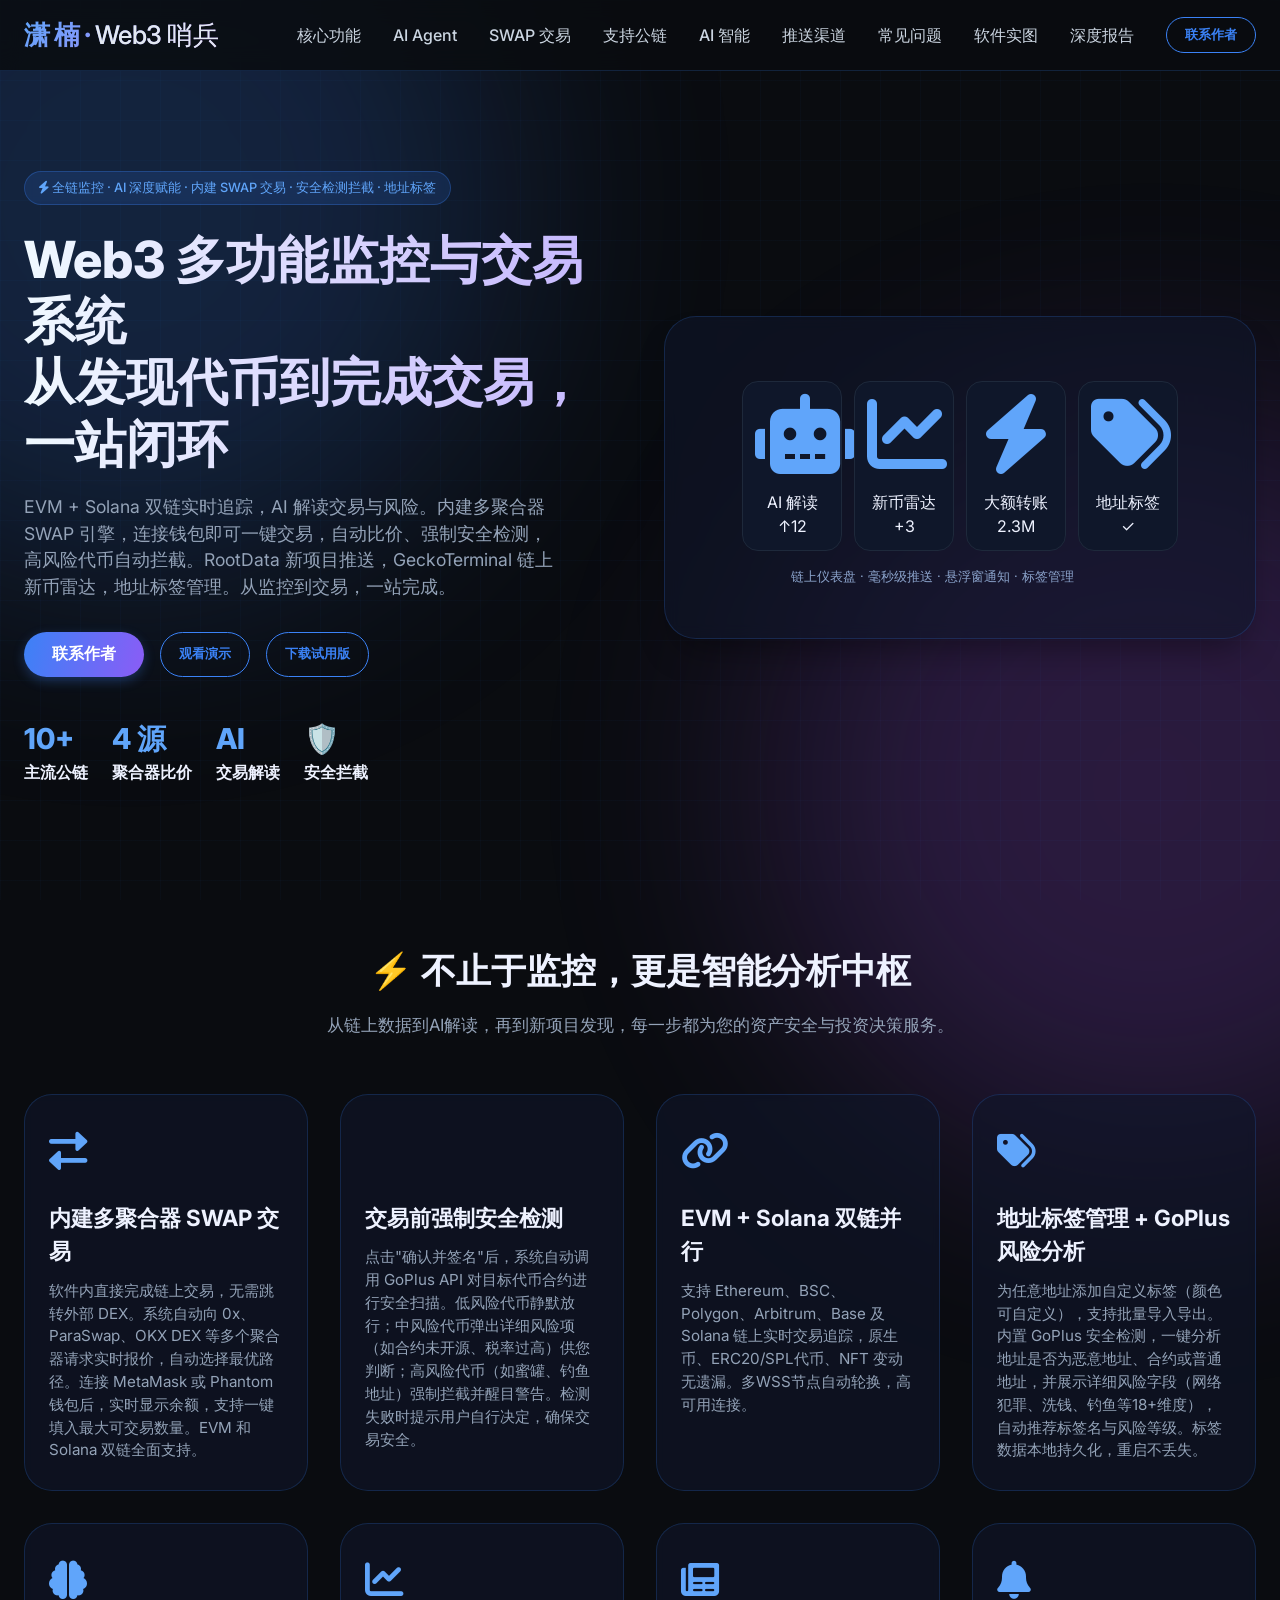
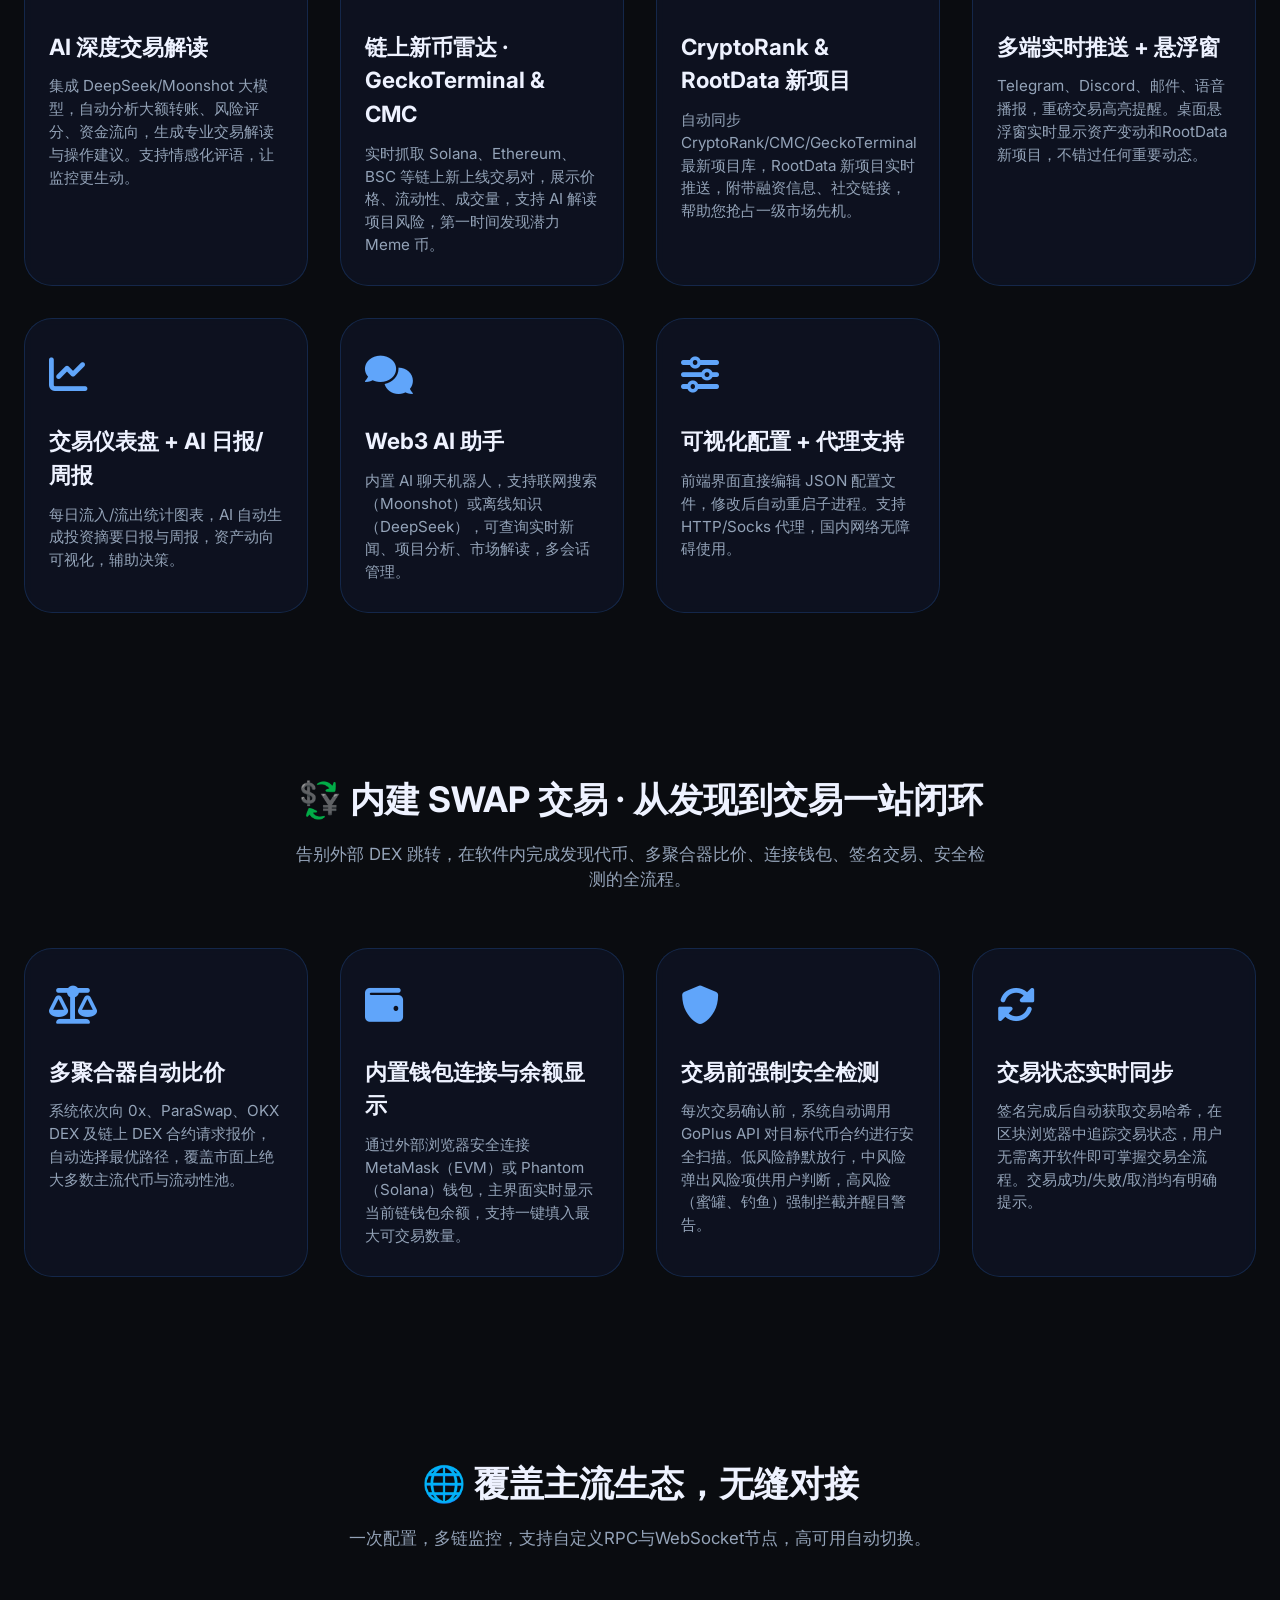
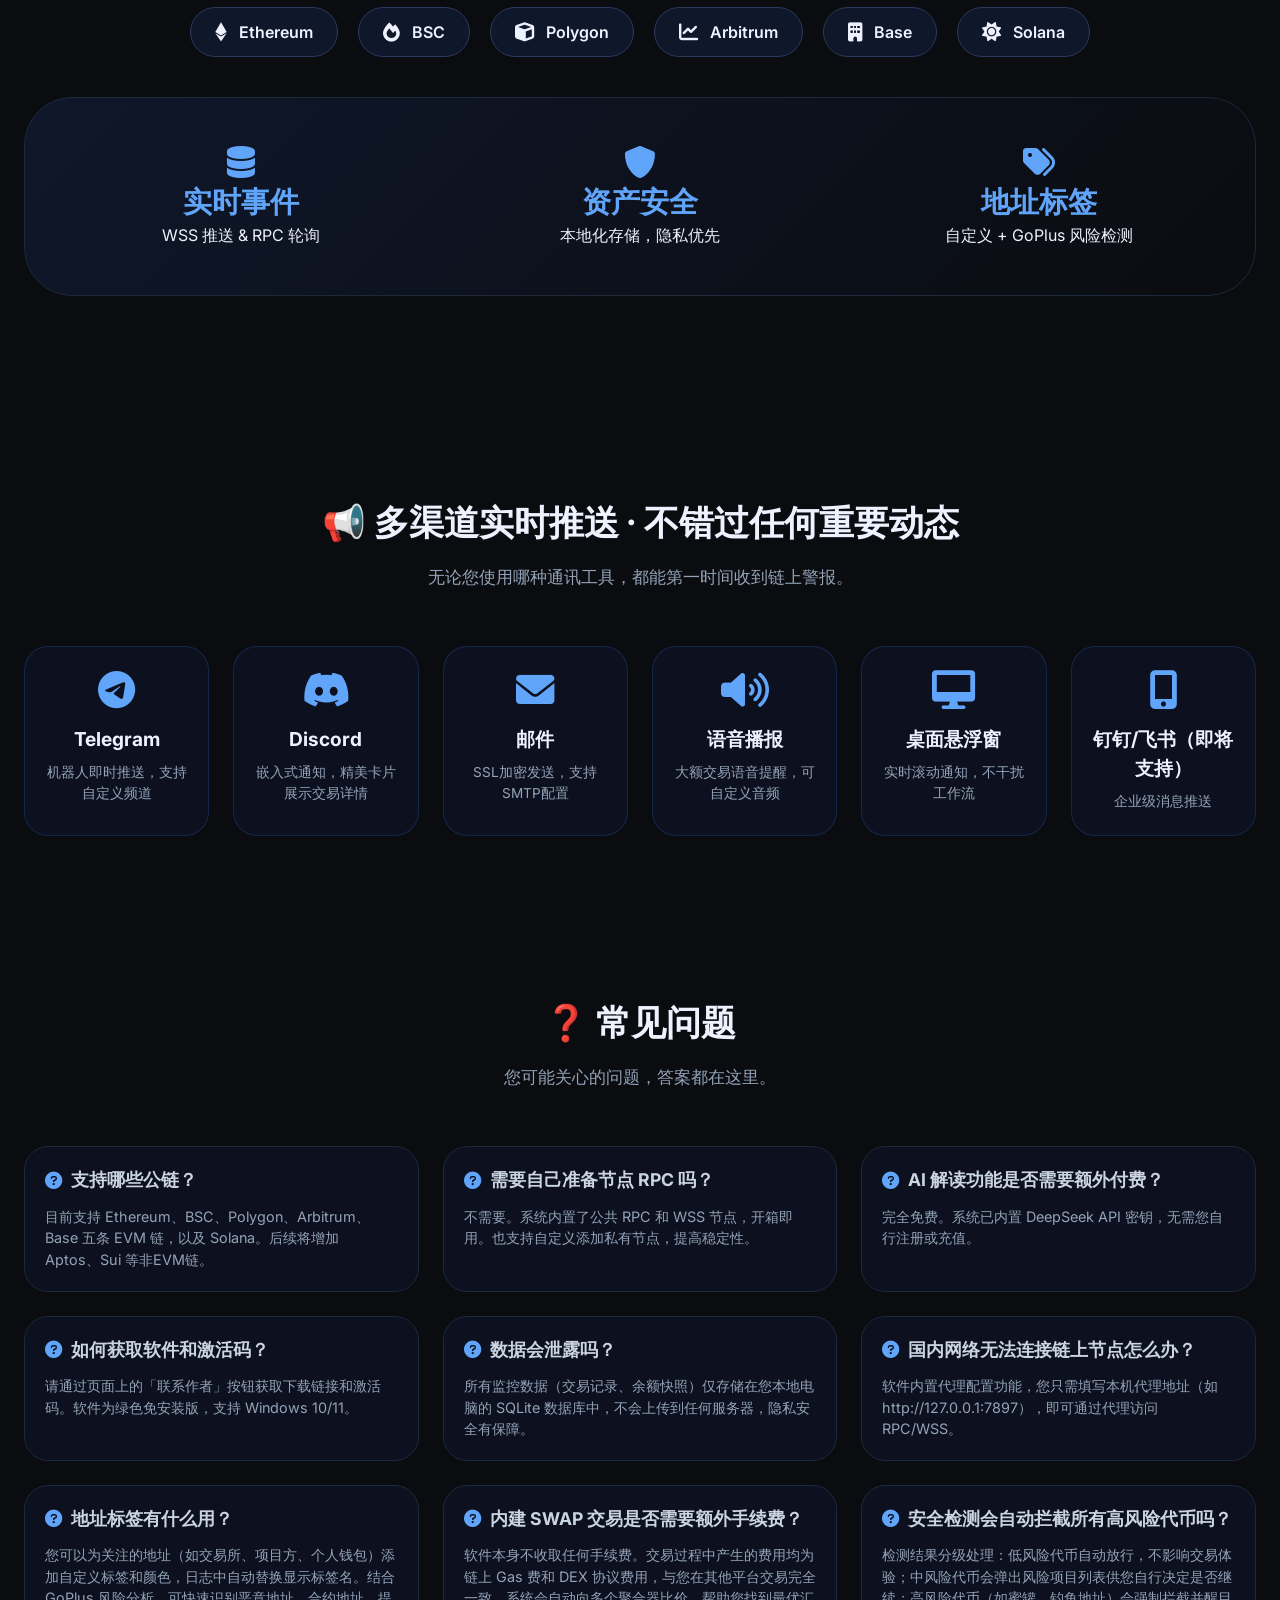
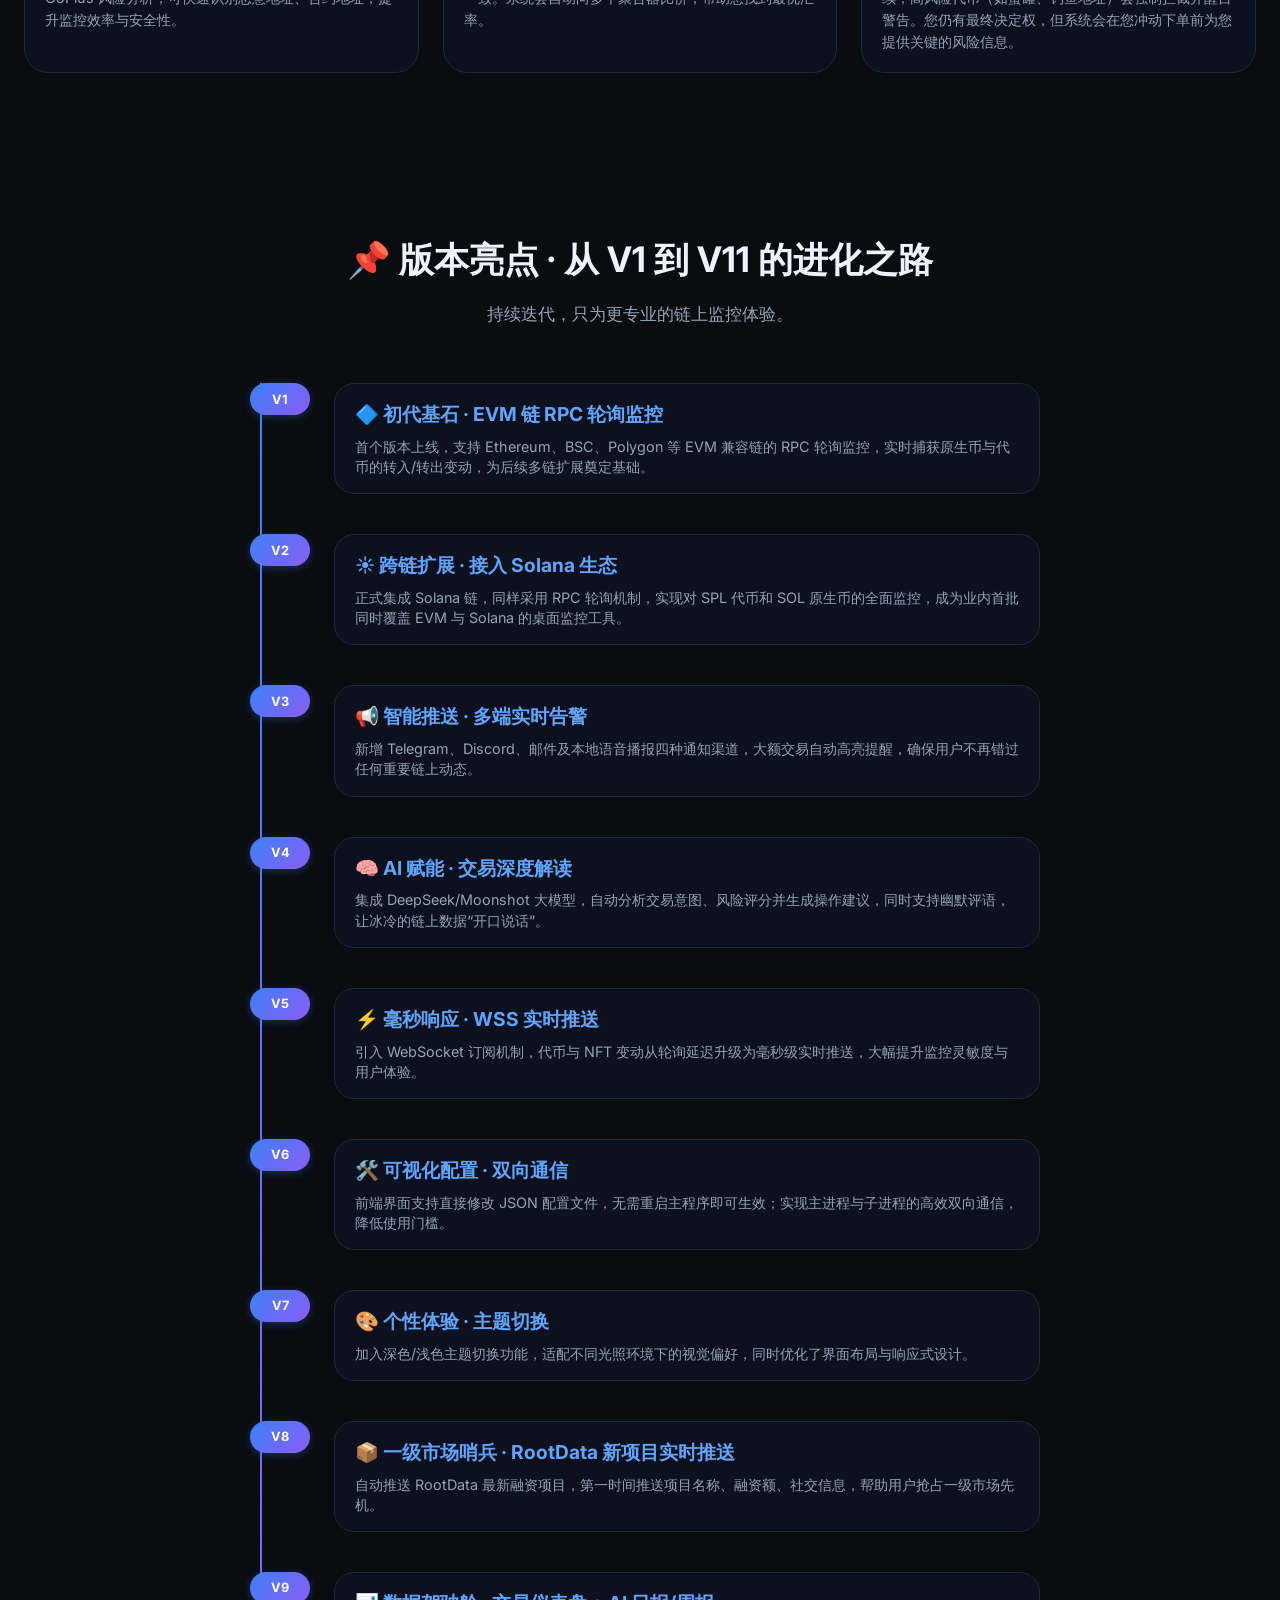
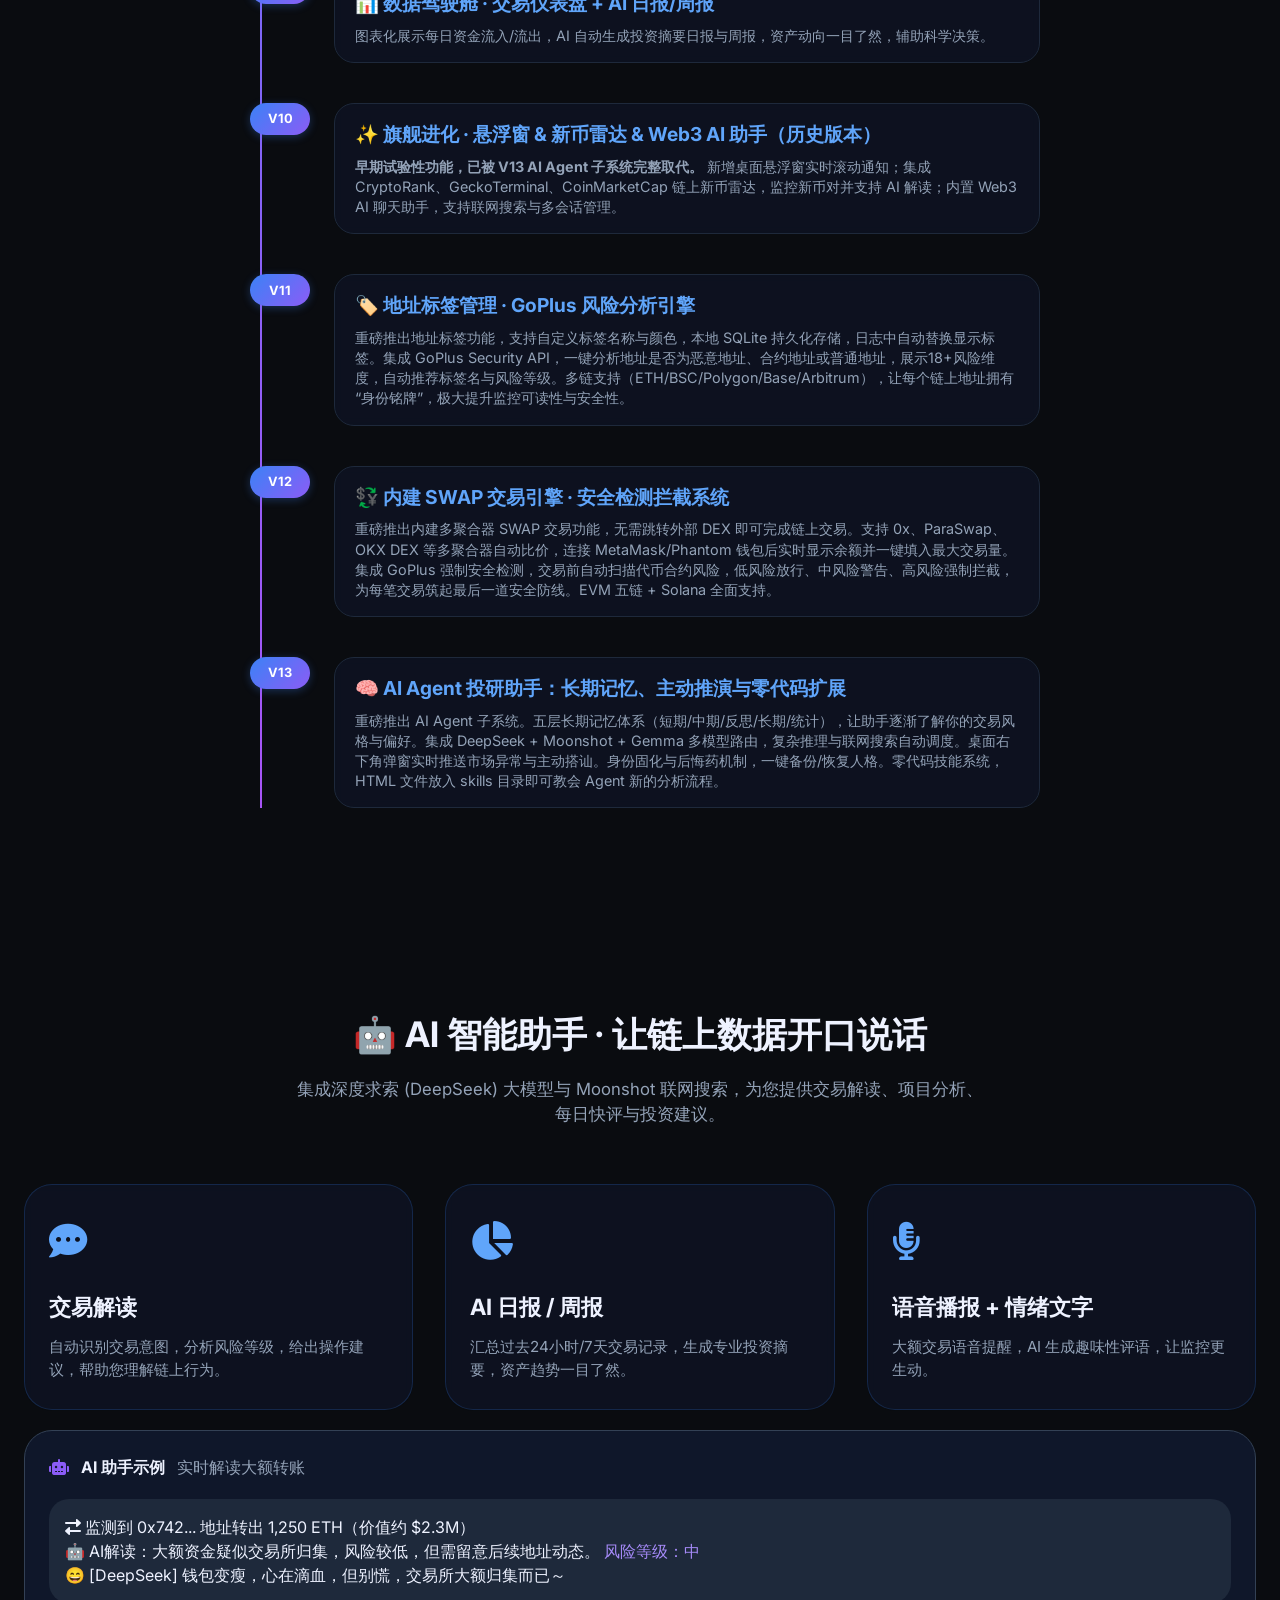
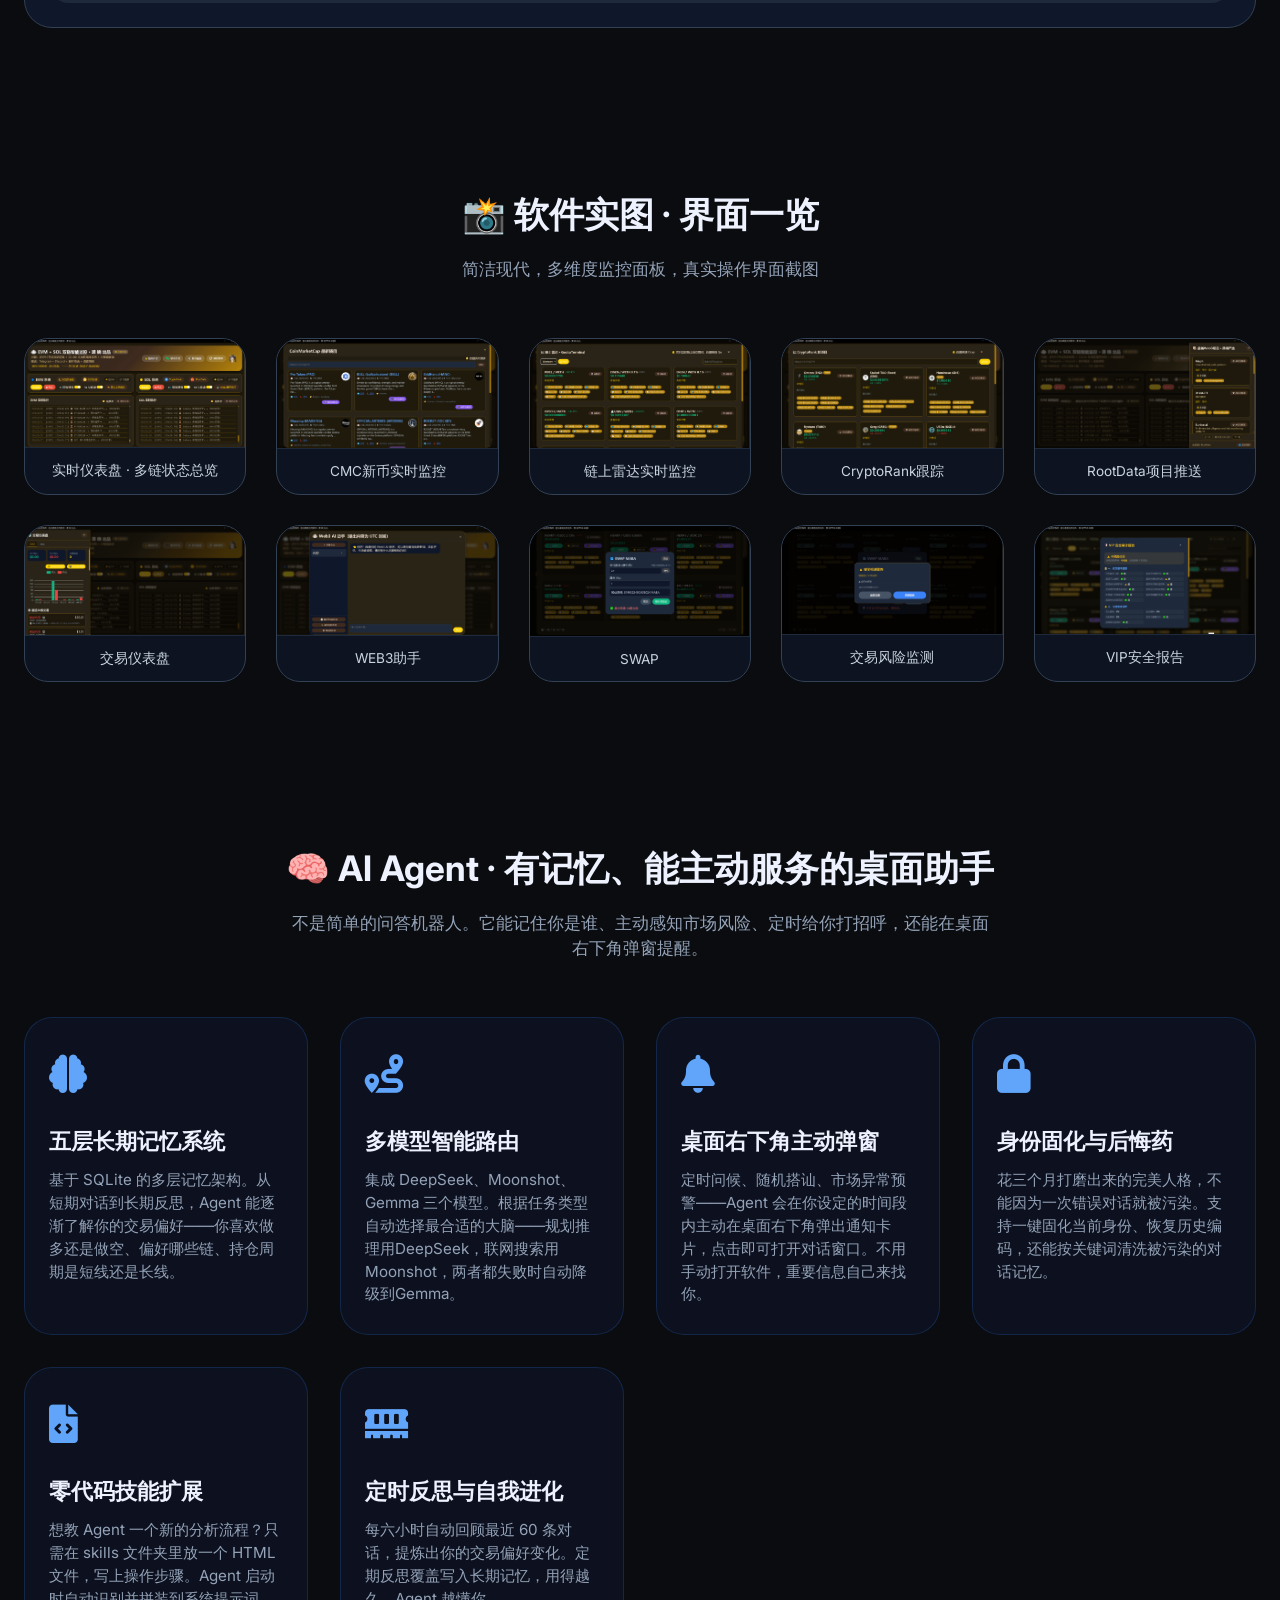
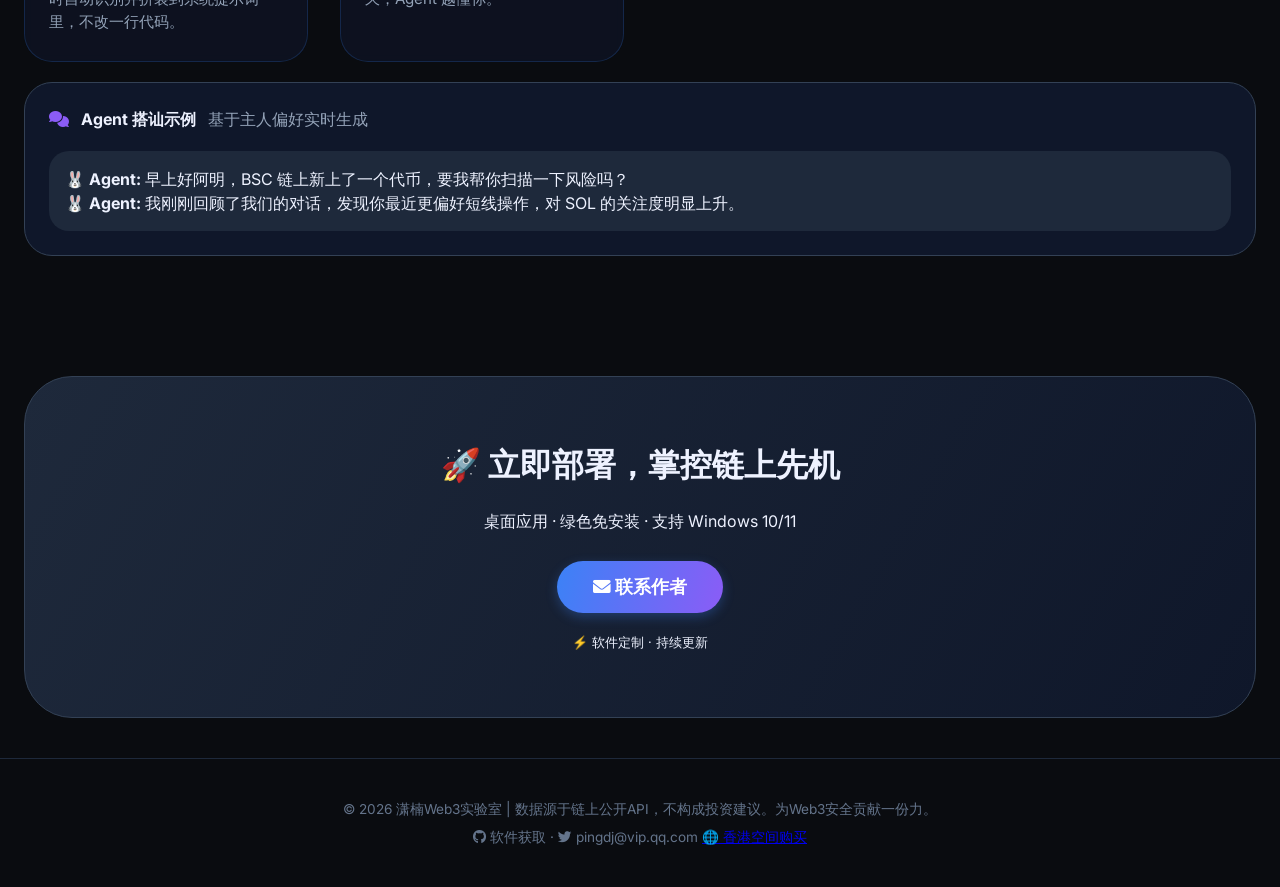
==== index.html @ 38c9b005 "Revise meta tags for improved SEO and feature updates Updated meta tags for description and keywords" ====
<!DOCTYPE html>
<html lang="zh-CN">
<head>
    <meta charset="UTF-8">
    <meta name="viewport" content="width=device-width, initial-scale=1.0, user-scalable=yes">
    <title id="pageTitle">潇 楠 Web3哨兵 | 多链监控交易 · AI交易解读 · 内建SWAP交易 · 安全检测拦截 · 链上雷达 · 地址标签</title>
    <meta name="description" id="metaDescription" content="潇楠Web3哨兵 — 专业级链上监控与AI投研系统。内建长期记忆AI Agent，支持多模型智能路由、桌面右下角实时弹窗、链上风险主动感知。支持Ethereum、BSC、Solana等10+公链实时追踪，AI深度解读交易风险。内建多聚合器SWAP交易引擎（0x/ParaSwap/OKX），钱包连接后自动比价，一键完成链上交易。交易前GoPlus强制安全检测，高风险代币自动拦截。RootData新项目推送，GeckoTerminal和CMC链上新币雷达，地址标签管理。为交易者提供一站式智能哨兵服务。">
    <meta name="keywords" content="Web3监控,链上交易监控,多链监控系统,AI Agent,AI投研助手,长期记忆AI,桌面端Agent,AI交易解读,内建SWAP,多聚合器交易,去中心化交易,钱包连接,链上交易终端,安全检测,强制拦截,GoPlus风险分析,代币安全检测,Solana监控,EVM监控,链上预警,新币雷达,地址标签,潇楠Web3">
    <meta name="author" content="潇 楠 Web3实验室">
    <meta name="robots" content="index, follow">
    <meta name="baidu-site-verification" content="codeva-KuPsmzeRIx" />
    <link rel="canonical" href="https://www.ming.store/">
    <link rel="icon" type="image/x-icon" href="https://www.ming.store/favicon.ico">
    <link rel="icon" type="image/png" sizes="32x32" href="https://www.ming.store/img/favicon-32x32.png">
    <link rel="icon" type="image/png" sizes="16x16" href="https://www.ming.store/img/favicon-16x16.png">
    <link rel="apple-touch-icon" sizes="180x180" href="https://www.ming.store/img/apple-touch-icon.png">
    <link rel="stylesheet" href="css/style.css">
    <!-- Open Graph / Facebook -->
    <meta property="og:type" content="website">
    <meta property="og:title" id="ogTitle" content="潇楠Web3哨兵 | 多链实时监控 · AI交易解读 · 新项目预警 · 地址标签管理">
    <meta property="og:description" id="ogDescription" content="专业级Web3监控与交易系统：EVM+Solana双链并行，AI深度解读大额交易，内建多聚合器SWAP交易引擎，交易前GoPlus强制安全检测，RootData新项目预警，GeckoTerminal链上新币雷达，Web3 AI助手，地址标签管理。">
    <meta property="og:url" content="https://www.ming.store/">
    <meta property="og:site_name" content="潇 楠 Web3哨兵">
    <!-- Twitter Card -->
    <meta name="twitter:card" content="summary_large_image">
    <meta name="twitter:title" id="twitterTitle" content="潇楠Web3哨兵 | 多链实时监控 · AI交易解读 · 新项目预警 · 地址标签管理">
    <meta name="twitter:description" id="twitterDescription" content="EVM+Solana双链并行，AI深度交易解读，内建多聚合器SWAP交易引擎，交易前强制安全检测，GeckoTerminal链上新币雷达，RootData新项目推送，Web3 AI助手，地址标签管理。">
    <!-- Font Awesome 6 -->
    <link rel="stylesheet" href="https://cdnjs.cloudflare.com/ajax/libs/font-awesome/6.0.0-beta3/css/all.min.css">
    <!-- Google Fonts: Inter -->
    <link href="https://fonts.googleapis.com/css2?family=Inter:opsz,wght@14..32,300;14..32,400;14..32,600;14..32,700;14..32,800&display=swap" rel="stylesheet">

    <!-- 增强 JSON-LD 结构化数据 (SoftwareApplication + FAQ) -->
    <script type="application/ld+json">
    {
      "@context": "https://schema.org",
      "@type": "SoftwareApplication",
      "name": "潇 楠 Web3哨兵",
      "applicationCategory": "Utility",
      "operatingSystem": "Windows 10/11",
      "description": "专业级Web3监控与交易系统，支持Ethereum、BSC、Solana等10+公链实时追踪，AI深度解读大额交易，内建多聚合器SWAP交易引擎（0x/ParaSwap/OKX），交易前GoPlus强制安全检测，高风险代币自动拦截，RootData新项目预警，GeckoTerminal链上新币雷达，Web3 AI助手，地址标签管理。",
      "offers": {
        "@type": "Offer",
        "price": "0",
        "priceCurrency": "USD"
      },
      "author": {
        "@type": "Person",
        "name": "潇 楠 Web3实验室",
        "email": "pingdj@vip.qq.com"
      },
      "keywords": "Web3监控,链上交易监控,多链监控系统,AI交易解读,内建SWAP,多聚合器交易,去中心化交易,链上交易终端,强制安全检测,GoPlus风险分析,代币安全检测,Solana监控,EVM监控,链上预警,新币雷达,地址标签",
      "featureList": [
        "EVM + Solana 双链并行实时监控",
        "AI 深度交易解读与风险评分",
        "地址标签管理 + GoPlus 风险检测",
        "GeckoTerminal,CoinMarketCap 链上新币雷达",
        "CryptoRank & RootData 新项目推送",
        "Telegram/Discord/邮件/语音播报/悬浮窗通知",
        "Web3 AI 助手（联网搜索）",
        "交易仪表盘 + AI 日报/周报",
        "可视化配置 + 代理支持"
        "内建多聚合器 SWAP 交易（0x、ParaSwap、OKX）",
        "交易前 GoPlus 强制安全检测与拦截"
        "AI Agent 桌面端助手：本地长期记忆、主动搭讪、多模型路由、身份固化、技能扩展系统",
        "定时自驱与主动感知：市场异常检测、定时问候、右下角弹窗通知"
      ],
      "screenshot": [
        "https://www.ming.store/img/1-tic.png",
        "https://www.ming.store/img/2-tic.png",
        "https://www.ming.store/img/3-tic.png",
        "https://www.ming.store/img/4-tic.png",
        "https://www.ming.store/img/5-tic.png",
        "https://www.ming.store/img/6-tic.png",
        "https://www.ming.store/img/7-tic.png"
      ]
    }
    </script>
    <script type="application/ld+json">
    {
      "@context": "https://schema.org",
      "@type": "FAQPage",
      "mainEntity": [
        {
          "@type": "Question",
          "name": "支持哪些公链？",
          "acceptedAnswer": {
            "@type": "Answer",
            "text": "目前支持 Ethereum、BSC、Polygon、Arbitrum、Base 五条 EVM 链，以及 Solana。后续将增加 Aptos、Sui 等非EVM链。"
          }
        },
        {
          "@type": "Question",
          "name": "需要自己准备节点 RPC 吗？",
          "acceptedAnswer": {
            "@type": "Answer",
            "text": "不需要。系统内置了公共 RPC 和 WSS 节点，开箱即用。也支持自定义添加私有节点，提高稳定性。"
          }
        },
        {
          "@type": "Question",
          "name": "AI 解读功能是否需要额外付费？",
          "acceptedAnswer": {
            "@type": "Answer",
            "text": "完全免费。系统已内置 DeepSeek API 密钥，无需您自行注册或充值。"
          }
        },
        {
          "@type": "Question",
          "name": "如何获取软件和激活码？",
          "acceptedAnswer": {
            "@type": "Answer",
            "text": "请通过页面上的「联系作者」按钮获取下载链接和激活码。软件为绿色免安装版，支持 Windows 10/11。"
          }
        },
        {
          "@type": "Question",
          "name": "数据会泄露吗？",
          "acceptedAnswer": {
            "@type": "Answer",
            "text": "所有监控数据（交易记录、余额快照）仅存储在您本地电脑的 SQLite 数据库中，不会上传到任何服务器，隐私安全有保障。"
          }
        },
        {
          "@type": "Question",
          "name": "国内网络无法连接链上节点怎么办？",
          "acceptedAnswer": {
            "@type": "Answer",
            "text": "软件内置代理配置功能，您只需填写本机代理地址（如 http://127.0.0.1:7897），即可通过代理访问 RPC/WSS。"
          }
        }
      ]
    }
    </script>
</head>
<body>
<div class="bg-grid"></div>
<div class="glow-orb orb-1"></div>
<div class="glow-orb orb-2"></div>

<!-- 导航栏（增加语言切换按钮） -->
<nav class="navbar">
    <div class="container nav-container">
        <div class="logo">潇 楠 · <span> Web3 哨兵</span></div>
        <div class="nav-links">
            <a href="#features" data-i18n="nav_features">核心功能</a>
            <a href="#agent" data-i18n="nav_agent">AI Agent</a>
            <a href="#swap" data-i18n="nav_swap">SWAP 交易</a>
            <a href="#chains" data-i18n="nav_chains">支持公链</a>
            <a href="#ai" data-i18n="nav_ai">AI 智能</a>
            <a href="#channels" data-i18n="nav_channels">推送渠道</a>
            <a href="#faq" data-i18n="nav_faq">常见问题</a>
            <a href="#screenshot" data-i18n="nav_screenshot">软件实图</a>
            <a href="tech-report.html" data-i18n="nav_report">深度报告</a>
            <button class="btn-outline" id="contactBtn" data-i18n="nav_contact">联系作者</button>
        </div>
    </div>
</nav>

<!-- Hero 区域 -->
<section class="hero">
    <div class="container hero-grid">
        <div>
            <div class="badge" data-i18n="hero_badge"><i class="fas fa-bolt"></i> 全链监控 · AI 深度赋能 · 内建 SWAP 交易 · 安全检测拦截 · 地址标签</div>
            <h1 data-i18n="hero_title">Web3 多功能监控与交易系统<br>从发现代币到完成交易，一站闭环</h1>
            <p data-i18n="hero_desc">EVM + Solana 双链实时追踪，AI 解读交易与风险。内建多聚合器 SWAP 引擎，连接钱包即可一键交易，自动比价、强制安全检测，高风险代币自动拦截。RootData 新项目推送，GeckoTerminal 链上新币雷达，地址标签管理。从监控到交易，一站完成。</p>
            <div class="hero-buttons">
                <button class="btn-primary" id="heroContactBtn" data-i18n="hero_contact">联系作者</button>
                <button class="btn-outline" id="learnMoreBtn" data-i18n="hero_demo">观看演示</button>
                <button class="btn-outline" id="downloadTrialBtn" data-i18n="hero_download_trial" onclick="window.open('https://github.com/pingdj/Web3/releases/tag/web3', '_blank')">下载试用版</button>
            </div>
<div class="hero-stats">
    <div class="stat"><span class="stat-number">10+</span><br><span data-i18n="hero_stat1">主流公链</span></div>
    <div class="stat"><span class="stat-number">4 源</span><br><span data-i18n="hero_stat2">聚合器比价</span></div>
    <div class="stat"><span class="stat-number">AI</span><br><span data-i18n="hero_stat3">交易解读</span></div>
    <div class="stat"><span class="stat-number">🛡️</span><br><span>安全拦截</span></div>
</div>
        </div>
        <div class="hero-image">
            <i class="fas fa-chart-network"></i>
            <div class="dashboard-mock">
                <div class="mock-card">
                    <i class="fas fa-robot"></i>
                    <span data-i18n="mock_ai">AI 解读</span>
                    <span class="trend-up">↑12</span>
                </div>
                <div class="mock-card">
                    <i class="fas fa-chart-line"></i>
                    <span data-i18n="mock_radar">新币雷达</span>
                    <span class="trend-up">+3</span>
                </div>
                <div class="mock-card">
                    <i class="fas fa-bolt"></i>
                    <span data-i18n="mock_large">大额转账</span>
                    <span>2.3M</span>
                </div>
                <div class="mock-card">
                    <i class="fas fa-tags"></i>
                    <span data-i18n="mock_tag">地址标签</span>
                    <span>✓</span>
                </div>
            </div>
            <p style="margin-top: 16px; font-size: 0.8rem; color:#8ba3cb;" data-i18n="hero_mock_tip">链上仪表盘 · 毫秒级推送 · 悬浮窗通知 · 标签管理</p>
        </div>
    </div>
</section>

<!-- 核心功能 -->
<section id="features">
    <div class="container">
        <h2 class="section-title" data-i18n="features_title">⚡ 不止于监控，更是智能分析中枢</h2>
        <div class="section-sub" data-i18n="features_sub">从链上数据到AI解读，再到新项目发现，每一步都为您的资产安全与投资决策服务。</div>
        <div class="features-grid">
            <div class="feature-card">
                <div class="feature-icon"><i class="fas fa-exchange-alt"></i></div>
                <h3 data-i18n="f_swap_title">内建多聚合器 SWAP 交易</h3>
                <p data-i18n="f_swap_desc">软件内直接完成链上交易，无需跳转外部 DEX。系统自动向 0x、ParaSwap、OKX DEX 等多个聚合器请求实时报价，自动选择最优路径。连接 MetaMask 或 Phantom 钱包后，实时显示余额，支持一键填入最大可交易数量。EVM 和 Solana 双链全面支持。</p>
            </div>
            <div class="feature-card">
                <div class="feature-icon"><i class="fas fa-shield-haltered"></i></div>
                <h3 data-i18n="f_security_title">交易前强制安全检测</h3>
                <p data-i18n="f_security_desc">点击"确认并签名"后，系统自动调用 GoPlus API 对目标代币合约进行安全扫描。低风险代币静默放行；中风险代币弹出详细风险项（如合约未开源、税率过高）供您判断；高风险代币（如蜜罐、钓鱼地址）强制拦截并醒目警告。检测失败时提示用户自行决定，确保交易安全。</p>
            </div>
            <div class="feature-card">
                <div class="feature-icon"><i class="fas fa-link"></i></div>
                <h3 data-i18n="f1_title">EVM + Solana 双链并行</h3>
                <p data-i18n="f1_desc">支持 Ethereum、BSC、Polygon、Arbitrum、Base 及 Solana 链上实时交易追踪，原生币、ERC20/SPL代币、NFT 变动无遗漏。多WSS节点自动轮换，高可用连接。</p>
            </div>
            <div class="feature-card">
                <div class="feature-icon"><i class="fas fa-tags"></i></div>
                <h3 data-i18n="f_tag_title">地址标签管理 + GoPlus 风险分析</h3>
                <p data-i18n="f_tag_desc">为任意地址添加自定义标签（颜色可自定义），支持批量导入导出。内置 GoPlus 安全检测，一键分析地址是否为恶意地址、合约或普通地址，并展示详细风险字段（网络犯罪、洗钱、钓鱼等18+维度），自动推荐标签名与风险等级。标签数据本地持久化，重启不丢失。</p>
            </div>
            <div class="feature-card">
                <div class="feature-icon"><i class="fas fa-brain"></i></div>
                <h3 data-i18n="f2_title">AI 深度交易解读</h3>
                <p data-i18n="f2_desc">集成 DeepSeek/Moonshot 大模型，自动分析大额转账、风险评分、资金流向，生成专业交易解读与操作建议。支持情感化评语，让监控更生动。</p>
            </div>
            <div class="feature-card">
                <div class="feature-icon"><i class="fas fa-chart-line"></i></div>
                <h3 data-i18n="f3_title">链上新币雷达 · GeckoTerminal & CMC</h3>
                <p data-i18n="f3_desc">实时抓取 Solana、Ethereum、BSC 等链上新上线交易对，展示价格、流动性、成交量，支持 AI 解读项目风险，第一时间发现潜力 Meme 币。</p>
            </div>
            <div class="feature-card">
                <div class="feature-icon"><i class="fas fa-newspaper"></i></div>
                <h3 data-i18n="f4_title">CryptoRank & RootData 新项目</h3>
                <p data-i18n="f4_desc">自动同步 CryptoRank/CMC/GeckoTerminal 最新项目库，RootData 新项目实时推送，附带融资信息、社交链接，帮助您抢占一级市场先机。</p>
            </div>
            <div class="feature-card">
                <div class="feature-icon"><i class="fas fa-bell"></i></div>
                <h3 data-i18n="f5_title">多端实时推送 + 悬浮窗</h3>
                <p data-i18n="f5_desc">Telegram、Discord、邮件、语音播报，重磅交易高亮提醒。桌面悬浮窗实时显示资产变动和RootData新项目，不错过任何重要动态。</p>
            </div>
            <div class="feature-card">
                <div class="feature-icon"><i class="fas fa-chart-line"></i></div>
                <h3 data-i18n="f6_title">交易仪表盘 + AI 日报/周报</h3>
                <p data-i18n="f6_desc">每日流入/流出统计图表，AI 自动生成投资摘要日报与周报，资产动向可视化，辅助决策。</p>
            </div>
            <div class="feature-card">
                <div class="feature-icon"><i class="fas fa-comments"></i></div>
                <h3 data-i18n="f7_title">Web3 AI 助手</h3>
                <p data-i18n="f7_desc">内置 AI 聊天机器人，支持联网搜索（Moonshot）或离线知识（DeepSeek），可查询实时新闻、项目分析、市场解读，多会话管理。</p>
            </div>
            <div class="feature-card">
                <div class="feature-icon"><i class="fas fa-sliders-h"></i></div>
                <h3 data-i18n="f8_title">可视化配置 + 代理支持</h3>
                <p data-i18n="f8_desc">前端界面直接编辑 JSON 配置文件，修改后自动重启子进程。支持 HTTP/Socks 代理，国内网络无障碍使用。</p>
            </div>
        </div>
    </div>
</section>

<!-- 内建 SWAP 交易与安全检测 -->
<section id="swap">
    <div class="container">
        <h2 class="section-title" data-i18n="swap_title">💱 内建 SWAP 交易 · 从发现到交易一站闭环</h2>
        <div class="section-sub" data-i18n="swap_sub">告别外部 DEX 跳转，在软件内完成发现代币、多聚合器比价、连接钱包、签名交易、安全检测的全流程。</div>
        <div class="features-grid" style="margin-bottom: 20px;">
            <div class="feature-card">
                <div class="feature-icon"><i class="fas fa-balance-scale"></i></div>
                <h3 data-i18n="swap1_title">多聚合器自动比价</h3>
                <p data-i18n="swap1_desc">系统依次向 0x、ParaSwap、OKX DEX 及链上 DEX 合约请求报价，自动选择最优路径，覆盖市面上绝大多数主流代币与流动性池。</p>
            </div>
            <div class="feature-card">
                <div class="feature-icon"><i class="fas fa-wallet"></i></div>
                <h3 data-i18n="swap2_title">内置钱包连接与余额显示</h3>
                <p data-i18n="swap2_desc">通过外部浏览器安全连接 MetaMask（EVM）或 Phantom（Solana）钱包，主界面实时显示当前链钱包余额，支持一键填入最大可交易数量。</p>
            </div>
            <div class="feature-card">
                <div class="feature-icon"><i class="fas fa-shield-alt"></i></div>
                <h3 data-i18n="swap3_title">交易前强制安全检测</h3>
                <p data-i18n="swap3_desc">每次交易确认前，系统自动调用 GoPlus API 对目标代币合约进行安全扫描。低风险静默放行，中风险弹出风险项供用户判断，高风险（蜜罐、钓鱼）强制拦截并醒目警告。</p>
            </div>
            <div class="feature-card">
                <div class="feature-icon"><i class="fas fa-sync-alt"></i></div>
                <h3 data-i18n="swap4_title">交易状态实时同步</h3>
                <p data-i18n="swap4_desc">签名完成后自动获取交易哈希，在区块浏览器中追踪交易状态，用户无需离开软件即可掌握交易全流程。交易成功/失败/取消均有明确提示。</p>
            </div>
        </div>
    </div>
</section>
<!-- 支持公链 -->
<section id="chains">
    <div class="container">
        <h2 class="section-title" data-i18n="chains_title">🌐 覆盖主流生态，无缝对接</h2>
        <div class="section-sub" data-i18n="chains_sub">一次配置，多链监控，支持自定义RPC与WebSocket节点，高可用自动切换。</div>
        <div class="chains">
            <div class="chain-badge"><i class="fab fa-ethereum"></i> Ethereum</div>
            <div class="chain-badge"><i class="fas fa-fire"></i> BSC</div>
            <div class="chain-badge"><i class="fas fa-cube"></i> Polygon</div>
            <div class="chain-badge"><i class="fas fa-chart-line"></i> Arbitrum</div>
            <div class="chain-badge"><i class="fas fa-building"></i> Base</div>
            <div class="chain-badge"><i class="fas fa-sun"></i> Solana</div>
        </div>
        <div class="stats-wall">
            <div class="stat-item"><i class="fas fa-database fa-2x" style="color:#60a5fa;"></i><div class="stat-number" data-i18n="stat1_title">实时事件</div><div data-i18n="stat1_desc">WSS 推送 & RPC 轮询</div></div>
            <div class="stat-item"><i class="fas fa-shield-alt fa-2x" style="color:#60a5fa;"></i><div class="stat-number" data-i18n="stat2_title">资产安全</div><div data-i18n="stat2_desc">本地化存储，隐私优先</div></div>
            <div class="stat-item"><i class="fas fa-tags fa-2x" style="color:#60a5fa;"></i><div class="stat-number" data-i18n="stat3_title">地址标签</div><div data-i18n="stat3_desc">自定义 + GoPlus 风险检测</div></div>
        </div>
    </div>
</section>

<!-- 实时推送渠道 -->
<section id="channels">
    <div class="container">
        <h2 class="section-title" data-i18n="channels_title">📢 多渠道实时推送 · 不错过任何重要动态</h2>
        <div class="section-sub" data-i18n="channels_sub">无论您使用哪种通讯工具，都能第一时间收到链上警报。</div>
        <div class="channels-grid">
            <div class="channel-card"><i class="fab fa-telegram"></i><h3 data-i18n="ch_tg">Telegram</h3><p data-i18n="ch_tg_desc">机器人即时推送，支持自定义频道</p></div>
            <div class="channel-card"><i class="fab fa-discord"></i><h3 data-i18n="ch_dc">Discord</h3><p data-i18n="ch_dc_desc">嵌入式通知，精美卡片展示交易详情</p></div>
            <div class="channel-card"><i class="fas fa-envelope"></i><h3 data-i18n="ch_email">邮件</h3><p data-i18n="ch_email_desc">SSL加密发送，支持SMTP配置</p></div>
            <div class="channel-card"><i class="fas fa-volume-up"></i><h3 data-i18n="ch_voice">语音播报</h3><p data-i18n="ch_voice_desc">大额交易语音提醒，可自定义音频</p></div>
            <div class="channel-card"><i class="fas fa-desktop"></i><h3 data-i18n="ch_floating">桌面悬浮窗</h3><p data-i18n="ch_floating_desc">实时滚动通知，不干扰工作流</p></div>
            <div class="channel-card"><i class="fas fa-mobile-alt"></i><h3 data-i18n="ch_future">钉钉/飞书（即将支持）</h3><p data-i18n="ch_future_desc">企业级消息推送</p></div>
        </div>
    </div>
</section>

<!-- 常见问题 FAQ -->
<section id="faq">
    <div class="container">
        <h2 class="section-title" data-i18n="faq_title">❓ 常见问题</h2>
        <div class="section-sub" data-i18n="faq_sub">您可能关心的问题，答案都在这里。</div>
        <div class="faq-grid">
            <div class="faq-item">
                <div class="faq-question"><i class="fas fa-question-circle"></i> <span data-i18n="q1">支持哪些公链？</span></div>
                <div class="faq-answer" data-i18n="a1">目前支持 Ethereum、BSC、Polygon、Arbitrum、Base 五条 EVM 链，以及 Solana。后续将增加 Aptos、Sui 等非EVM链。</div>
            </div>
            <div class="faq-item">
                <div class="faq-question"><i class="fas fa-question-circle"></i> <span data-i18n="q2">需要自己准备节点 RPC 吗？</span></div>
                <div class="faq-answer" data-i18n="a2">不需要。系统内置了公共 RPC 和 WSS 节点，开箱即用。也支持自定义添加私有节点，提高稳定性。</div>
            </div>
            <div class="faq-item">
                <div class="faq-question"><i class="fas fa-question-circle"></i> <span data-i18n="q3">AI 解读功能是否需要额外付费？</span></div>
                <div class="faq-answer" data-i18n="a3">完全免费。系统已内置 DeepSeek API 密钥，无需您自行注册或充值。</div>
            </div>
            <div class="faq-item">
                <div class="faq-question"><i class="fas fa-question-circle"></i> <span data-i18n="q4">如何获取软件和激活码？</span></div>
                <div class="faq-answer" data-i18n="a4">请通过页面上的「联系作者」按钮获取下载链接和激活码。软件为绿色免安装版，支持 Windows 10/11。</div>
            </div>
            <div class="faq-item">
                <div class="faq-question"><i class="fas fa-question-circle"></i> <span data-i18n="q5">数据会泄露吗？</span></div>
                <div class="faq-answer" data-i18n="a5">所有监控数据（交易记录、余额快照）仅存储在您本地电脑的 SQLite 数据库中，不会上传到任何服务器，隐私安全有保障。</div>
            </div>
            <div class="faq-item">
                <div class="faq-question"><i class="fas fa-question-circle"></i> <span data-i18n="q6">国内网络无法连接链上节点怎么办？</span></div>
                <div class="faq-answer" data-i18n="a6">软件内置代理配置功能，您只需填写本机代理地址（如 http://127.0.0.1:7897），即可通过代理访问 RPC/WSS。</div>
            </div>
            <div class="faq-item">
                <div class="faq-question"><i class="fas fa-question-circle"></i> <span data-i18n="q7">地址标签有什么用？</span></div>
                <div class="faq-answer" data-i18n="a7">您可以为关注的地址（如交易所、项目方、个人钱包）添加自定义标签和颜色，日志中自动替换显示标签名。结合 GoPlus 风险分析，可快速识别恶意地址、合约地址，提升监控效率与安全性。</div>
            </div>
            <div class="faq-item">
                <div class="faq-question"><i class="fas fa-question-circle"></i> <span data-i18n="q8">内建 SWAP 交易是否需要额外手续费？</span></div>
                <div class="faq-answer" data-i18n="a8">软件本身不收取任何手续费。交易过程中产生的费用均为链上 Gas 费和 DEX 协议费用，与您在其他平台交易完全一致。系统会自动向多个聚合器比价，帮助您找到最优汇率。</div>
            </div>
            <div class="faq-item">
                <div class="faq-question"><i class="fas fa-question-circle"></i> <span data-i18n="q9">安全检测会自动拦截所有高风险代币吗？</span></div>
                <div class="faq-answer" data-i18n="a9">检测结果分级处理：低风险代币自动放行，不影响交易体验；中风险代币会弹出风险项目列表供您自行决定是否继续；高风险代币（如蜜罐、钓鱼地址）会强制拦截并醒目警告。您仍有最终决定权，但系统会在您冲动下单前为您提供关键的风险信息。</div>
            </div>
        </div>
    </div>
</section>

<!-- 版本亮点 / 更新日志（已适配语言切换） -->
<section id="changelog">
    <div class="container">
        <h2 class="section-title" data-i18n="changelog_title">📌 版本亮点 · 从 V1 到 V11 的进化之路</h2>
        <div class="section-sub" data-i18n="changelog_sub">持续迭代，只为更专业的链上监控体验。</div>
        <div class="timeline">
            <!-- V1 -->
            <div class="timeline-item">
                <div class="timeline-badge">V1</div>
                <div class="timeline-content">
                    <h3 data-i18n="cl_v1_title">🔷 初代基石 · EVM 链 RPC 轮询监控</h3>
                    <p data-i18n="cl_v1_desc">首个版本上线，支持 Ethereum、BSC、Polygon 等 EVM 兼容链的 RPC 轮询监控，实时捕获原生币与代币的转入/转出变动，为后续多链扩展奠定基础。</p>
                </div>
            </div>
            <!-- V2 -->
            <div class="timeline-item">
                <div class="timeline-badge">V2</div>
                <div class="timeline-content">
                    <h3 data-i18n="cl_v2_title">☀️ 跨链扩展 · 接入 Solana 生态</h3>
                    <p data-i18n="cl_v2_desc">正式集成 Solana 链，同样采用 RPC 轮询机制，实现对 SPL 代币和 SOL 原生币的全面监控，成为业内首批同时覆盖 EVM 与 Solana 的桌面监控工具。</p>
                </div>
            </div>
            <!-- V3 -->
            <div class="timeline-item">
                <div class="timeline-badge">V3</div>
                <div class="timeline-content">
                    <h3 data-i18n="cl_v3_title">📢 智能推送 · 多端实时告警</h3>
                    <p data-i18n="cl_v3_desc">新增 Telegram、Discord、邮件及本地语音播报四种通知渠道，大额交易自动高亮提醒，确保用户不再错过任何重要链上动态。</p>
                </div>
            </div>
            <!-- V4 -->
            <div class="timeline-item">
                <div class="timeline-badge">V4</div>
                <div class="timeline-content">
                    <h3 data-i18n="cl_v4_title">🧠 AI 赋能 · 交易深度解读</h3>
                    <p data-i18n="cl_v4_desc">集成 DeepSeek/Moonshot 大模型，自动分析交易意图、风险评分并生成操作建议，同时支持幽默评语，让冰冷的链上数据“开口说话”。</p>
                </div>
            </div>
            <!-- V5 -->
            <div class="timeline-item">
                <div class="timeline-badge">V5</div>
                <div class="timeline-content">
                    <h3 data-i18n="cl_v5_title">⚡ 毫秒响应 · WSS 实时推送</h3>
                    <p data-i18n="cl_v5_desc">引入 WebSocket 订阅机制，代币与 NFT 变动从轮询延迟升级为毫秒级实时推送，大幅提升监控灵敏度与用户体验。</p>
                </div>
            </div>
            <!-- V6 -->
            <div class="timeline-item">
                <div class="timeline-badge">V6</div>
                <div class="timeline-content">
                    <h3 data-i18n="cl_v6_title">🛠️ 可视化配置 · 双向通信</h3>
                    <p data-i18n="cl_v6_desc">前端界面支持直接修改 JSON 配置文件，无需重启主程序即可生效；实现主进程与子进程的高效双向通信，降低使用门槛。</p>
                </div>
            </div>
            <!-- V7 -->
            <div class="timeline-item">
                <div class="timeline-badge">V7</div>
                <div class="timeline-content">
                    <h3 data-i18n="cl_v7_title">🎨 个性体验 · 主题切换</h3>
                    <p data-i18n="cl_v7_desc">加入深色/浅色主题切换功能，适配不同光照环境下的视觉偏好，同时优化了界面布局与响应式设计。</p>
                </div>
            </div>
            <!-- V8 -->
            <div class="timeline-item">
                <div class="timeline-badge">V8</div>
                <div class="timeline-content">
                    <h3 data-i18n="cl_v8_title">📦 一级市场哨兵 · RootData 新项目实时推送</h3>
                    <p data-i18n="cl_v8_desc">自动推送 RootData 最新融资项目，第一时间推送项目名称、融资额、社交信息，帮助用户抢占一级市场先机。</p>
                </div>
            </div>
            <!-- V9 -->
            <div class="timeline-item">
                <div class="timeline-badge">V9</div>
                <div class="timeline-content">
                    <h3 data-i18n="cl_v9_title">📊 数据驾驶舱 · 交易仪表盘 + AI 日报/周报</h3>
                    <p data-i18n="cl_v9_desc">图表化展示每日资金流入/流出，AI 自动生成投资摘要日报与周报，资产动向一目了然，辅助科学决策。</p>
                </div>
            </div>
            <!-- V10 -->
            <div class="timeline-item">
                <div class="timeline-badge">V10</div>
                <div class="timeline-content">
                    <h3 data-i18n="cl_v10_title">✨ 旗舰进化 · 悬浮窗 & 新币雷达 & Web3 AI 助手（历史版本）</h3>
                    <p data-i18n="cl_v10_desc"><strong>早期试验性功能，已被 V13 AI Agent 子系统完整取代。</strong> 新增桌面悬浮窗实时滚动通知；集成 CryptoRank、GeckoTerminal、CoinMarketCap 链上新币雷达，监控新币对并支持 AI 解读；内置 Web3 AI 聊天助手，支持联网搜索与多会话管理。</p>
                </div>
            </div>
            <!-- V11 新增 -->
            <div class="timeline-item">
                <div class="timeline-badge">V11</div>
                <div class="timeline-content">
                    <h3 data-i18n="cl_v11_title">🏷️ 地址标签管理 · GoPlus 风险分析引擎</h3>
                    <p data-i18n="cl_v11_desc">重磅推出地址标签功能，支持自定义标签名称与颜色，本地 SQLite 持久化存储，日志中自动替换显示标签。集成 GoPlus Security API，一键分析地址是否为恶意地址、合约地址或普通地址，展示18+风险维度，自动推荐标签名与风险等级。多链支持（ETH/BSC/Polygon/Base/Arbitrum），让每个链上地址拥有“身份铭牌”，极大提升监控可读性与安全性。</p>
                </div>
            </div>
            <!-- V12 新增 -->
            <div class="timeline-item">
                <div class="timeline-badge">V12</div>
                <div class="timeline-content">
                    <h3 data-i18n="cl_v12_title">💱 内建 SWAP 交易引擎 · 安全检测拦截系统</h3>
                    <p data-i18n="cl_v12_desc">重磅推出内建多聚合器 SWAP 交易功能，无需跳转外部 DEX 即可完成链上交易。支持 0x、ParaSwap、OKX DEX 等多聚合器自动比价，连接 MetaMask/Phantom 钱包后实时显示余额并一键填入最大交易量。集成 GoPlus 强制安全检测，交易前自动扫描代币合约风险，低风险放行、中风险警告、高风险强制拦截，为每笔交易筑起最后一道安全防线。EVM 五链 + Solana 全面支持。</p>
                </div>
            </div>
            <!-- V13 新增 -->
            <div class="timeline-item">
                <div class="timeline-badge">V13</div>
                <div class="timeline-content">
                    <h3 data-i18n="cl_v13_title">🧠 AI Agent 投研助手：长期记忆、主动推演与零代码扩展</h3>
                    <p data-i18n="cl_v13_desc">重磅推出 AI Agent 子系统。五层长期记忆体系（短期/中期/反思/长期/统计），让助手逐渐了解你的交易风格与偏好。集成 DeepSeek + Moonshot + Gemma 多模型路由，复杂推理与联网搜索自动调度。桌面右下角弹窗实时推送市场异常与主动搭讪。身份固化与后悔药机制，一键备份/恢复人格。零代码技能系统，HTML 文件放入 skills 目录即可教会 Agent 新的分析流程。</p>
                </div>
            </div>
        </div>
    </div>
</section>

<!-- AI 智能模块 -->
<section id="ai">
    <div class="container">
        <h2 class="section-title" data-i18n="ai_title">🤖 AI 智能助手 · 让链上数据开口说话</h2>
        <div class="section-sub" data-i18n="ai_sub">集成深度求索 (DeepSeek) 大模型与 Moonshot 联网搜索，为您提供交易解读、项目分析、每日快评与投资建议。</div>
        <div class="features-grid" style="margin-bottom: 20px;">
            <div class="feature-card">
                <div class="feature-icon"><i class="fas fa-comment-dots"></i></div>
                <h3 data-i18n="ai_card1_title">交易解读</h3>
                <p data-i18n="ai_card1_desc">自动识别交易意图，分析风险等级，给出操作建议，帮助您理解链上行为。</p>
            </div>
            <div class="feature-card">
                <div class="feature-icon"><i class="fas fa-chart-pie"></i></div>
                <h3 data-i18n="ai_card2_title">AI 日报 / 周报</h3>
                <p data-i18n="ai_card2_desc">汇总过去24小时/7天交易记录，生成专业投资摘要，资产趋势一目了然。</p>
            </div>
            <div class="feature-card">
                <div class="feature-icon"><i class="fas fa-microphone-alt"></i></div>
                <h3 data-i18n="ai_card3_title">语音播报 + 情绪文字</h3>
                <p data-i18n="ai_card3_desc">大额交易语音提醒，AI 生成趣味性评语，让监控更生动。</p>
            </div>
        </div>
        <div style="background:#0f172a; border-radius: 28px; padding: 24px; margin-top: 20px; border:1px solid #334155;">
            <div style="display: flex; gap:12px; align-items:center; margin-bottom: 20px;"><i class="fas fa-robot" style="color:#8b5cf6;"></i><strong data-i18n="ai_demo_title">AI 助手示例</strong><span style="color:#94a3b8;" data-i18n="ai_demo_sub"> 实时解读大额转账</span></div>
            <div style="background:#1e293b; border-radius: 20px; padding: 16px;" data-i18n="ai_demo_content"><i class="fas fa-exchange-alt"></i> 监测到 0x742... 地址转出 1,250 ETH（价值约 $2.3M）<br>🤖 AI解读：大额资金疑似交易所归集，风险较低，但需留意后续地址动态。<span style="color:#a78bfa;"> 风险等级：中</span><br>😄 [DeepSeek] 钱包变瘦，心在滴血，但别慌，交易所大额归集而已～</div>
        </div>
    </div>
</section>

<!-- 软件实图板块 -->
<section id="screenshot">
    <div class="container">
        <h2 class="section-title" data-i18n="screenshot_title">📸 软件实图 · 界面一览</h2>
        <div class="section-sub" data-i18n="screenshot_sub">简洁现代，多维度监控面板，真实操作界面截图</div>
        <div class="screenshot-grid">
            <div class="screenshot-card">
                <img src="img/1-tic.png" alt="Web3多链监控系统主界面 - 实时仪表盘展示多链状态" style="cursor: pointer;">
                <p data-i18n="screenshot1">实时仪表盘 · 多链状态总览</p>
            </div>
            <div class="screenshot-card">
                <img src="img/2-tic.png" alt="CMC新币实时监控" style="cursor: pointer;">
                <p data-i18n="screenshot2">CMC新币实时监控</p>
            </div>
            <div class="screenshot-card">
                <img src="img/3-tic.png" alt="链上雷达实时监控大额交易与异常活动" style="cursor: pointer;">
                <p data-i18n="screenshot3">链上雷达实时监控</p>
            </div>
            <div class="screenshot-card">
                <img src="img/4-tic.png" alt="CryptoRank新项目跟踪界面" style="cursor: pointer;">
                <p data-i18n="screenshot4">CryptoRank跟踪</p>
            </div>
            <div class="screenshot-card">
                <img src="img/5-tic.png" alt="RootData项目推送与数据分析界面" style="cursor: pointer;">
                <p data-i18n="screenshot5">RootData项目推送</p>
            </div>
            <div class="screenshot-card">
                <img src="img/6-tic.png" alt="交易仪表盘统计图表" style="cursor: pointer;">
                <p data-i18n="screenshot6">交易仪表盘</p>
            </div>
            <div class="screenshot-card">
                <img src="img/7-tic.png" alt="WEB3助手AI智能分析界面" style="cursor: pointer;">
                <p data-i18n="screenshot7">WEB3助手</p>
            </div>
            <div class="screenshot-card">
                <img src="img/8-tic.png" alt="SWAP交易界面" style="cursor: pointer;">
                <p data-i18n="screenshot7">SWAP</p>
            </div>
            <div class="screenshot-card">
                <img src="img/9-tic.png" alt="交易风险监测" style="cursor: pointer;">
                <p data-i18n="screenshot7">交易风险监测</p>
            </div>
            <div class="screenshot-card">
                <img src="img/10-tic.png" alt="VIP安全报告" style="cursor: pointer;">
                <p data-i18n="screenshot7">VIP安全报告</p>
            </div>
        </div>
    </div>
</section>

<!-- AI Agent 专项介绍 -->
<section id="agent">
    <div class="container">
        <h2 class="section-title" data-i18n="agent_title">🧠 AI Agent · 有记忆、能主动服务的桌面助手</h2>
        <div class="section-sub" data-i18n="agent_sub">不是简单的问答机器人。它能记住你是谁、主动感知市场风险、定时给你打招呼，还能在桌面右下角弹窗提醒。</div>
        <div class="features-grid" style="margin-bottom: 20px;">
            <div class="feature-card">
                <div class="feature-icon"><i class="fas fa-brain"></i></div>
                <h3 data-i18n="agent_card1_title">五层长期记忆系统</h3>
                <p data-i18n="agent_card1_desc">基于 SQLite 的多层记忆架构。从短期对话到长期反思，Agent 能逐渐了解你的交易偏好——你喜欢做多还是做空、偏好哪些链、持仓周期是短线还是长线。</p>
            </div>
            <div class="feature-card">
                <div class="feature-icon"><i class="fas fa-route"></i></div>
                <h3 data-i18n="agent_card2_title">多模型智能路由</h3>
                <p data-i18n="agent_card2_desc">集成 DeepSeek、Moonshot、Gemma 三个模型。根据任务类型自动选择最合适的大脑——规划推理用DeepSeek，联网搜索用Moonshot，两者都失败时自动降级到Gemma。</p>
            </div>
            <div class="feature-card">
                <div class="feature-icon"><i class="fas fa-bell"></i></div>
                <h3 data-i18n="agent_card3_title">桌面右下角主动弹窗</h3>
                <p data-i18n="agent_card3_desc">定时问候、随机搭讪、市场异常预警——Agent 会在你设定的时间段内主动在桌面右下角弹出通知卡片，点击即可打开对话窗口。不用手动打开软件，重要信息自己来找你。</p>
            </div>
            <div class="feature-card">
                <div class="feature-icon"><i class="fas fa-lock"></i></div>
                <h3 data-i18n="agent_card4_title">身份固化与后悔药</h3>
                <p data-i18n="agent_card4_desc">花三个月打磨出来的完美人格，不能因为一次错误对话就被污染。支持一键固化当前身份、恢复历史编码，还能按关键词清洗被污染的对话记忆。</p>
            </div>
            <div class="feature-card">
                <div class="feature-icon"><i class="fas fa-file-code"></i></div>
                <h3 data-i18n="agent_card5_title">零代码技能扩展</h3>
                <p data-i18n="agent_card5_desc">想教 Agent 一个新的分析流程？只需在 skills 文件夹里放一个 HTML 文件，写上操作步骤。Agent 启动时自动识别并拼装到系统提示词里，不改一行代码。</p>
            </div>
            <div class="feature-card">
                <div class="feature-icon"><i class="fas fa-memory"></i></div>
                <h3 data-i18n="agent_card6_title">定时反思与自我进化</h3>
                <p data-i18n="agent_card6_desc">每六小时自动回顾最近 60 条对话，提炼出你的交易偏好变化。定期反思覆盖写入长期记忆，用得越久，Agent 越懂你。</p>
            </div>
        </div>
        <div style="background:#0f172a; border-radius: 28px; padding: 24px; margin-top: 20px; border:1px solid #334155;">
            <div style="display: flex; gap:12px; align-items:center; margin-bottom: 20px;"><i class="fas fa-comments" style="color:#8b5cf6;"></i><strong data-i18n="agent_demo_title">Agent 搭讪示例</strong><span style="color:#94a3b8;" data-i18n="agent_demo_sub"> 基于主人偏好实时生成</span></div>
            <div style="background:#1e293b; border-radius: 20px; padding: 16px;" data-i18n="agent_demo_content">
                🐰 <strong>Agent:</strong> 早上好阿明，BSC 链上新上了一个代币，要我帮你扫描一下风险吗？<br>
                🐰 <strong>Agent:</strong> 我刚刚回顾了我们的对话，发现你最近更偏好短线操作，对 SOL 的关注度明显上升。
            </div>
        </div>
    </div>
</section>

<!-- CTA区域 联系作者 -->
<div class="container">
    <div class="cta">
        <h2 data-i18n="cta_title">🚀 立即部署，掌控链上先机</h2>
        <p style="margin-bottom: 28px;" data-i18n="cta_desc">桌面应用 · 绿色免安装 · 支持 Windows 10/11</p>
        <button class="btn-primary" id="ctaContactBtn" style="padding: 14px 36px; font-size:1.1rem;" data-i18n="cta_btn"><i class="fas fa-envelope"></i> 联系作者</button>
        <p style="margin-top: 20px; font-size:0.8rem;" data-i18n="cta_footer">⚡ 软件定制 · 持续更新</p>
    </div>
</div>

<footer>
    <div class="container">
        <p data-i18n="footer_copyright">© 2026 潇楠Web3实验室 | 数据源于链上公开API，不构成投资建议。为Web3安全贡献一份力。</p>
        <p style="margin-top: 8px;" data-i18n="footer_contact"><i class="fab fa-github"></i> 软件获取 · <i class="fab fa-twitter"></i> pingdj@vip.qq.com         
        <!-- 新增：香港空间购买按钮 -->
        <a href="https://hkyun.ming.store/" target="_blank">🌐 香港空间购买</a></p>

    </div>
</footer>

<!-- 联系模态框 -->
<div id="contactModal" class="modal">
    <div class="modal-content">
        <h3><i class="fas fa-address-card"></i> <span data-i18n="modal_title">联系作者</span></h3>
        <p><i class="fas fa-envelope"></i> <span data-i18n="modal_email">邮箱：pingdj@vip.qq.com</span></p>
        <p><i class="fab fa-weixin"></i> <span data-i18n="modal_wechat">微信：CaiLai246</span></p>
        <button class="close-modal" id="closeContactModal" data-i18n="modal_close">关闭</button>
    </div>
</div>

<!-- 图片放大模态框 -->
<div id="imageModal" class="modal">
    <div class="modal-content image-modal-content">
        <button class="image-close">&times;</button>
        <img id="modalImage" src="" alt="大图预览">
    </div>
</div>

<!-- 视频演示模态框 -->
<div id="videoModal" class="modal">
    <div class="modal-content" style="max-width: 90%; width: auto; padding: 20px;">
        <button class="image-close" id="closeVideoModal">&times;</button>
        <video id="demoVideo" controls style="width: 100%; max-height: 80vh; border-radius: 12px;">
            <source src="videos/web3.mp4" type="video/mp4">
            您的浏览器不支持视频播放。
        </video>
    </div>
</div>

<script src="js/video-modal.js"></script>
<script src="js/script.js"></script>
<script charset="UTF-8" id="LA_COLLECT" src="//sdk.51.la/js-sdk-pro.min.js"></script>
<script>LA.init({id:"3PV1O00yuDAlXgrb",ck:"3PV1O00yuDAlXgrb",autoTrack:true,screenRecord:true})</script>
</body>
</html>
---- css/style.css ----
* {
    margin: 0;
    padding: 0;
    box-sizing: border-box;
}

body {
    font-family: 'Inter', sans-serif;
    background: #0a0c10;
    color: #eef2ff;
    line-height: 1.5;
    scroll-behavior: smooth;
}

::-webkit-scrollbar {
    width: 6px;
}
::-webkit-scrollbar-track {
    background: #1e1f2c;
}
::-webkit-scrollbar-thumb {
    background: #3b82f6;
    border-radius: 6px;
}

.container {
    max-width: 1280px;
    margin: 0 auto;
    padding: 0 24px;
}

/* 背景装饰网格 */
.bg-grid {
    position: fixed;
    top: 0;
    left: 0;
    width: 100%;
    height: 100%;
    background-image: 
        linear-gradient(rgba(59,130,246,0.03) 1px, transparent 1px),
        linear-gradient(90deg, rgba(59,130,246,0.03) 1px, transparent 1px);
    background-size: 40px 40px;
    pointer-events: none;
    z-index: 0;
}

.glow-orb {
    position: fixed;
    width: 60vw;
    height: 60vw;
    border-radius: 50%;
    filter: blur(120px);
    opacity: 0.2;
    z-index: 0;
    pointer-events: none;
}
.orb-1 {
    top: -20vh;
    left: -20vw;
    background: #3b82f6;
}
.orb-2 {
    bottom: -30vh;
    right: -20vw;
    background: #a855f7;
}

/* 导航栏 */
.navbar {
    position: sticky;
    top: 0;
    backdrop-filter: blur(12px);
    background: rgba(10, 12, 16, 0.85);
    border-bottom: 1px solid rgba(59,130,246,0.2);
    z-index: 100;
    padding: 16px 0;
}
.nav-container {
    display: flex;
    align-items: center;
    justify-content: space-between;
    flex-wrap: wrap;
}
.logo {
    font-size: 1.6rem;
    font-weight: 800;
    background: linear-gradient(135deg, #60a5fa, #c084fc);
    -webkit-background-clip: text;
    background-clip: text;
    color: transparent;
    letter-spacing: -0.02em;
}
.logo span {
    background: none;
    color: #e2e8f0;
    font-weight: 500;
}
.nav-links {
    display: flex;
    gap: 32px;
    align-items: center;
    flex-wrap: wrap;
}
.nav-links a {
    color: #cbd5e1;
    text-decoration: none;
    font-weight: 500;
    transition: 0.2s;
    cursor: pointer;
}
.nav-links a:hover {
    color: #60a5fa;
}
.btn-outline {
    border: 1px solid #3b82f6;
    background: transparent;
    padding: 8px 18px;
    border-radius: 40px;
    color: #3b82f6;
    font-weight: 600;
    transition: 0.2s;
    cursor: pointer;
}
.btn-outline:hover {
    background: rgba(59,130,246,0.1);
    border-color: #60a5fa;
}
.btn-primary {
    background: linear-gradient(105deg, #3b82f6 0%, #8b5cf6 100%);
    border: none;
    padding: 12px 28px;
    border-radius: 40px;
    font-weight: 700;
    color: white;
    font-size: 1rem;
    cursor: pointer;
    transition: transform 0.2s, box-shadow 0.2s;
    box-shadow: 0 4px 12px rgba(59,130,246,0.3);
}
.btn-primary:hover {
    transform: translateY(-2px);
    box-shadow: 0 12px 24px -8px rgba(59,130,246,0.5);
}

/* Hero区域 */
.hero {
    padding: 100px 0 80px;
    position: relative;
    z-index: 2;
}
.hero-grid {
    display: grid;
    grid-template-columns: 1fr 1fr;
    gap: 48px;
    align-items: center;
}
.badge {
    display: inline-block;
    background: rgba(59,130,246,0.15);
    backdrop-filter: blur(4px);
    border: 1px solid rgba(59,130,246,0.3);
    border-radius: 40px;
    padding: 6px 14px;
    font-size: 0.8rem;
    font-weight: 500;
    color: #60a5fa;
    margin-bottom: 24px;
}
.hero h1 {
    font-size: 3.2rem;
    font-weight: 800;
    line-height: 1.2;
    margin-bottom: 20px;
    background: linear-gradient(to right, #f0f9ff, #c4b5fd);
    -webkit-background-clip: text;
    background-clip: text;
    color: transparent;
}
.hero p {
    font-size: 1.1rem;
    color: #94a3b8;
    margin-bottom: 32px;
    max-width: 90%;
}
.hero-buttons {
    display: flex;
    gap: 16px;
    flex-wrap: wrap;
}
.hero-stats {
    display: flex;
    gap: 24px;
    margin-top: 40px;
}
.stat {
    font-weight: 700;
}
.stat-number {
    font-size: 1.8rem;
    font-weight: 800;
    color: #60a5fa;
}
.hero-image {
    background: rgba(15, 23, 42, 0.6);
    border-radius: 32px;
    padding: 20px;
    backdrop-filter: blur(8px);
    border: 1px solid rgba(59,130,246,0.2);
    box-shadow: 0 20px 35px -12px rgba(0,0,0,0.4);
    text-align: center;
}
.hero-image i {
    font-size: 5rem;
    color: #60a5fa;
    margin-bottom: 16px;
}
.hero-image .dashboard-mock {
    display: flex;
    flex-wrap: wrap;
    gap: 12px;
    justify-content: center;
    margin-top: 20px;
}
.mock-card {
    background: #0f172a;
    padding: 12px;
    border-radius: 16px;
    width: 100px;
    text-align: center;
    border: 1px solid #1e293b;
}

/* 功能区通用样式 */
section {
    padding: 80px 0;
    position: relative;
    z-index: 2;
}
.section-title {
    text-align: center;
    font-size: 2.2rem;
    font-weight: 700;
    margin-bottom: 16px;
}
.section-sub {
    text-align: center;
    color: #94a3b8;
    max-width: 700px;
    margin: 0 auto 56px auto;
    font-size: 1.05rem;
}
.features-grid {
    display: grid;
    grid-template-columns: repeat(auto-fit, minmax(280px, 1fr));
    gap: 32px;
}
.feature-card {
    background: rgba(15, 23, 42, 0.6);
    backdrop-filter: blur(4px);
    border-radius: 28px;
    padding: 28px 24px;
    border: 1px solid rgba(59,130,246,0.2);
    transition: all 0.25s;
}
.feature-card:hover {
    border-color: #3b82f6;
    transform: translateY(-4px);
    background: rgba(15, 23, 42, 0.8);
}
.feature-icon {
    font-size: 2.4rem;
    color: #60a5fa;
    margin-bottom: 20px;
}
.feature-card h3 {
    font-size: 1.4rem;
    margin-bottom: 12px;
}
.feature-card p {
    color: #94a3b8;
    font-size: 0.95rem;
}

/* 链支持卡片 */
.chains {
    display: flex;
    flex-wrap: wrap;
    justify-content: center;
    gap: 20px;
    margin-top: 40px;
}
.chain-badge {
    background: #0f172a;
    border-radius: 60px;
    padding: 12px 24px;
    font-weight: 600;
    display: inline-flex;
    align-items: center;
    gap: 12px;
    border: 1px solid #2d3a5e;
    transition: 0.2s;
}
.chain-badge i {
    font-size: 1.2rem;
}

/* 统计/数字墙 */
.stats-wall {
    background: linear-gradient(135deg, #0f172a 0%, #0a0c10 100%);
    border-radius: 48px;
    padding: 48px 32px;
    display: flex;
    justify-content: space-between;
    flex-wrap: wrap;
    gap: 32px;
    margin: 40px 0;
    border: 1px solid #1e293b;
}
.stat-item {
    text-align: center;
    flex: 1;
}

/* 软件实图网格 */
.screenshot-grid {
    display: grid;
    grid-template-columns: repeat(auto-fit, minmax(220px, 1fr));
    gap: 30px;
    margin-top: 40px;
}
.screenshot-card {
    background: rgba(15, 23, 42, 0.7);
    backdrop-filter: blur(4px);
    border-radius: 24px;
    overflow: hidden;
    border: 1px solid #334155;
    transition: transform 0.2s, border-color 0.2s;
    cursor: pointer;
}
.screenshot-card:hover {
    transform: scale(1.02);
    border-color: #3b82f6;
}
.screenshot-card img {
    width: 100%;
    height: auto;
    display: block;
    cursor: pointer;
}
.screenshot-card p {
    padding: 12px;
    text-align: center;
    font-size: 0.85rem;
    border-top: 1px solid #1e293b;
    color: #cbd5e1;
}

/* CTA区域 */
.cta {
    background: linear-gradient(120deg, #1e293b, #0f172a);
    border-radius: 48px;
    text-align: center;
    padding: 64px 32px;
    margin: 40px 0;
    border: 1px solid #334155;
}
.cta h2 {
    font-size: 2rem;
    margin-bottom: 20px;
}

footer {
    border-top: 1px solid #1e293b;
    padding: 40px 0;
    text-align: center;
    color: #64748b;
    font-size: 0.85rem;
}

/* 模态框样式 */
.modal {
    display: none;
    position: fixed;
    top: 0;
    left: 0;
    width: 100%;
    height: 100%;
    background-color: rgba(0, 0, 0, 0.8);
    backdrop-filter: blur(8px);
    z-index: 1000;
    justify-content: center;
    align-items: center;
}
.modal-content {
    background: #1e293b;
    border-radius: 32px;
    padding: 32px;
    max-width: 500px;
    width: 90%;
    text-align: center;
    border: 1px solid #3b82f6;
    box-shadow: 0 20px 35px rgba(0,0,0,0.5);
}
.modal-content h3 {
    font-size: 1.8rem;
    margin-bottom: 24px;
    color: #60a5fa;
}
.modal-content p {
    margin: 16px 0;
    font-size: 1.1rem;
    word-break: break-all;
}
.modal-content i {
    margin-right: 8px;
    color: #60a5fa;
}
.close-modal {
    background: #3b82f6;
    border: none;
    color: white;
    padding: 10px 24px;
    border-radius: 40px;
    margin-top: 20px;
    cursor: pointer;
    font-weight: bold;
}
.close-modal:hover {
    background: #2563eb;
}
/* 图片放大模态框 */
.image-modal-content {
    max-width: 90vw;
    max-height: 90vh;
    background: transparent;
    padding: 0;
    text-align: center;
}
.image-modal-content img {
    max-width: 100%;
    max-height: 90vh;
    border-radius: 16px;
    box-shadow: 0 0 30px rgba(0,0,0,0.5);
}
.image-close {
    position: absolute;
    top: 20px;
    right: 30px;
    font-size: 40px;
    color: white;
    cursor: pointer;
    background: none;
    border: none;
}

/* 响应式 */
@media (max-width: 900px) {
    .hero-grid {
        grid-template-columns: 1fr;
        text-align: center;
    }
    .hero p {
        max-width: 100%;
    }
    .hero-buttons {
        justify-content: center;
    }
    .hero-stats {
        justify-content: center;
    }
    .nav-links {
        gap: 20px;
    }
    .section-title {
        font-size: 1.8rem;
    }
    .screenshot-grid {
        grid-template-columns: repeat(auto-fit, minmax(180px, 1fr));
    }
}
@media (max-width: 640px) {
    .container {
        padding: 0 20px;
    }
    .navbar .nav-container {
        flex-direction: column;
        gap: 12px;
    }
    .hero h1 {
        font-size: 2.2rem;
    }
}
/* ========== 新增：实时推送渠道样式 ========== */
.channels-grid {
    display: grid;
    grid-template-columns: repeat(auto-fit, minmax(180px, 1fr));
    gap: 24px;
    margin-top: 40px;
}
.channel-card {
    background: rgba(15, 23, 42, 0.6);
    backdrop-filter: blur(4px);
    border-radius: 24px;
    padding: 24px 16px;
    text-align: center;
    border: 1px solid rgba(59,130,246,0.2);
    transition: all 0.25s;
}
.channel-card:hover {
    border-color: #3b82f6;
    transform: translateY(-4px);
    background: rgba(15, 23, 42, 0.8);
}
.channel-card i {
    font-size: 2.4rem;
    color: #60a5fa;
    margin-bottom: 16px;
}
.channel-card h3 {
    font-size: 1.2rem;
    margin-bottom: 8px;
}
.channel-card p {
    font-size: 0.85rem;
    color: #94a3b8;
}

/* ========== 新增：FAQ 样式 ========== */
.faq-grid {
    display: grid;
    grid-template-columns: repeat(auto-fit, minmax(320px, 1fr));
    gap: 24px;
    margin-top: 40px;
}
.faq-item {
    background: rgba(15, 23, 42, 0.6);
    backdrop-filter: blur(4px);
    border-radius: 24px;
    padding: 20px;
    border: 1px solid #1e293b;
    transition: 0.2s;
}
.faq-item:hover {
    border-color: #3b82f6;
}
.faq-question {
    font-weight: 700;
    font-size: 1.1rem;
    margin-bottom: 12px;
    color: #cbd5e1;
    display: flex;
    align-items: center;
    gap: 8px;
}
.faq-question i {
    color: #60a5fa;
}
.faq-answer {
    color: #94a3b8;
    font-size: 0.9rem;
    line-height: 1.5;
}

/* ========== 新增：版本亮点时间线 ========== */
.timeline {
    position: relative;
    max-width: 800px;
    margin: 40px auto 0;
    padding-left: 20px;
}
.timeline::before {
    content: '';
    position: absolute;
    left: 20px;
    top: 0;
    bottom: 0;
    width: 2px;
    background: linear-gradient(to bottom, #3b82f6, #a855f7);
}
.timeline-item {
    position: relative;
    margin-bottom: 40px;
    display: flex;
    gap: 24px;
}
.timeline-badge {
    width: 60px;
    height: 32px;
    background: #3b82f6;
    border-radius: 20px;
    display: inline-flex;
    align-items: center;
    justify-content: center;
    font-weight: 700;
    font-size: 0.8rem;
    color: white;
    background: linear-gradient(135deg, #3b82f6, #8b5cf6);
    box-shadow: 0 2px 8px rgba(59,130,246,0.3);
    margin-left: -10px;
    z-index: 1;
}
.timeline-content {
    flex: 1;
    background: rgba(15, 23, 42, 0.6);
    backdrop-filter: blur(4px);
    border-radius: 20px;
    padding: 16px 20px;
    border: 1px solid #1e293b;
}
.timeline-content h3 {
    font-size: 1.2rem;
    margin-bottom: 8px;
    color: #60a5fa;
}
.timeline-content p {
    color: #94a3b8;
    font-size: 0.9rem;
    line-height: 1.4;
}

/* 响应式调整 */
@media (max-width: 640px) {
    .timeline {
        padding-left: 10px;
    }
    .timeline-badge {
        width: 50px;
        font-size: 0.7rem;
    }
    .faq-grid {
        grid-template-columns: 1fr;
    }
}
/* 语言切换按钮样式（可选，已有 btn-outline 样式） */
#langSwitch {
    margin-left: 8px;
    transition: all 0.2s;
}
#langSwitch:hover {
    background: rgba(59,130,246,0.2);
    transform: scale(1.02);
}
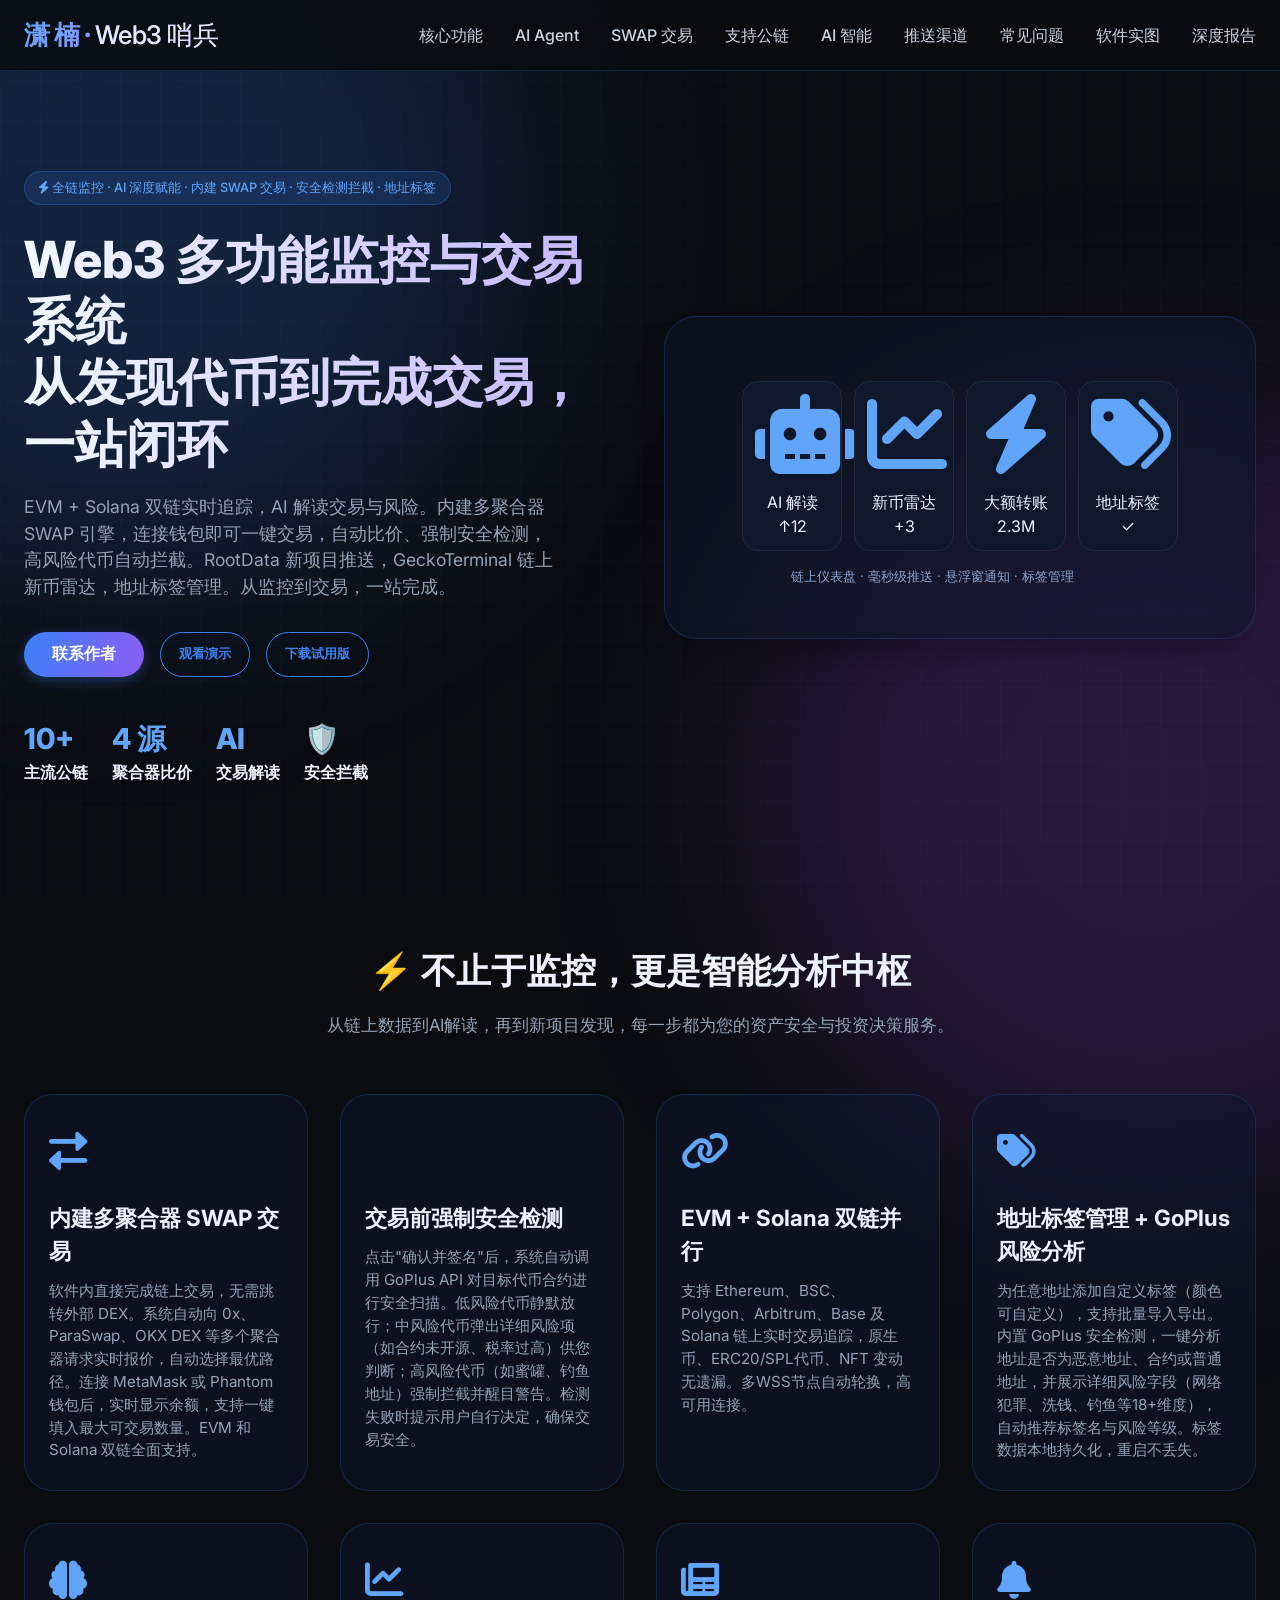
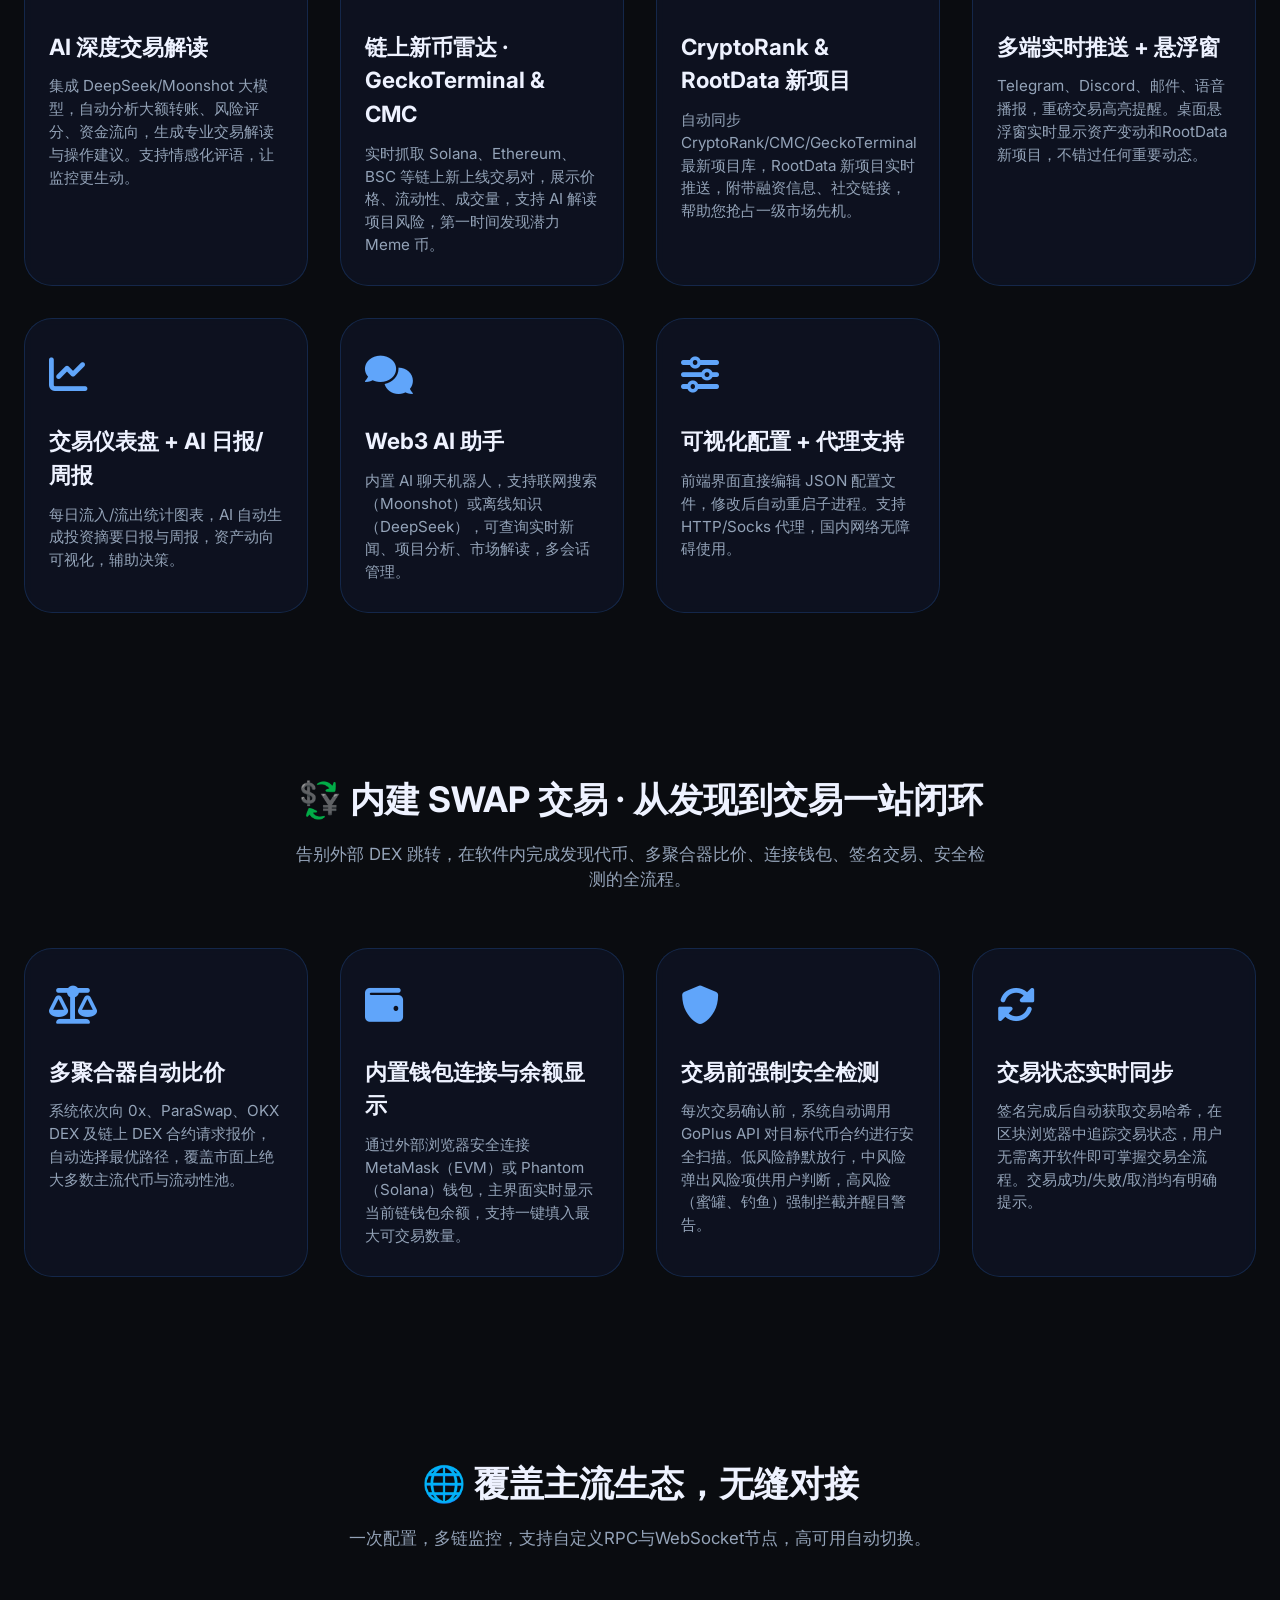
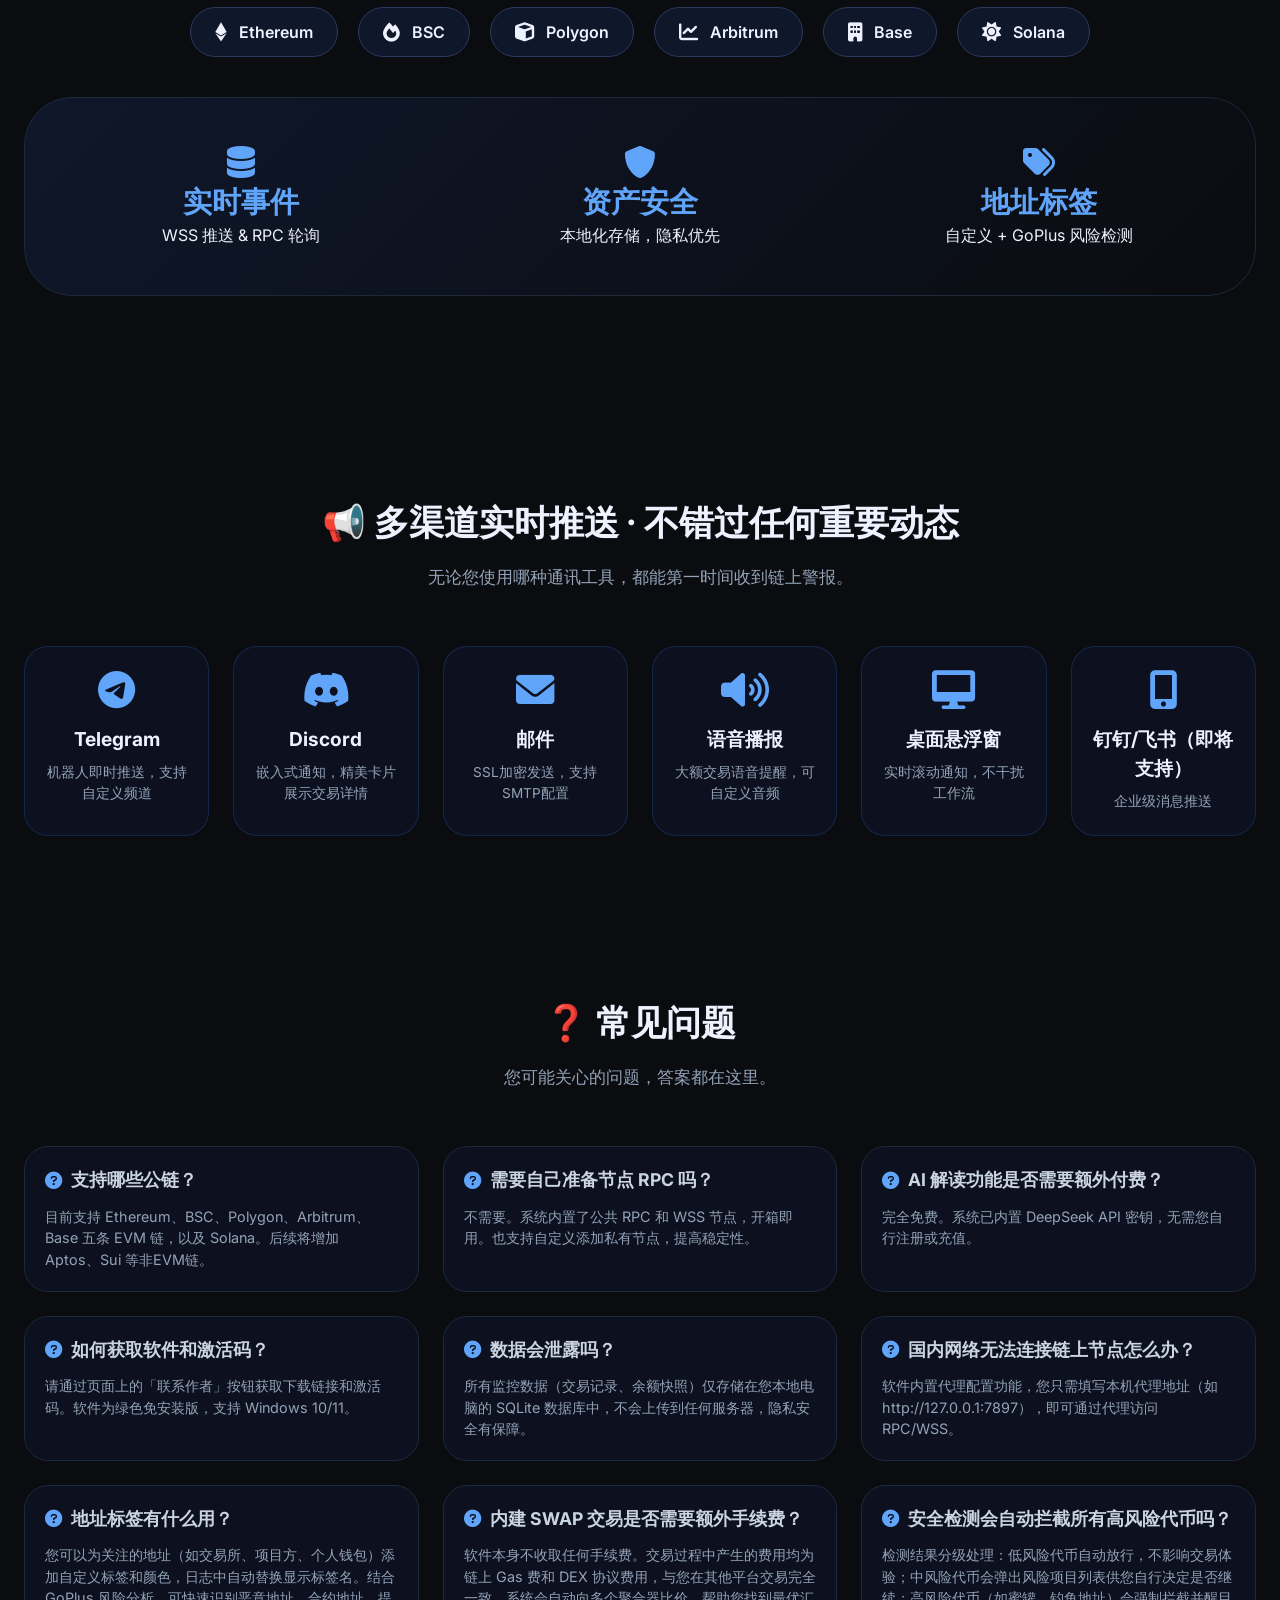
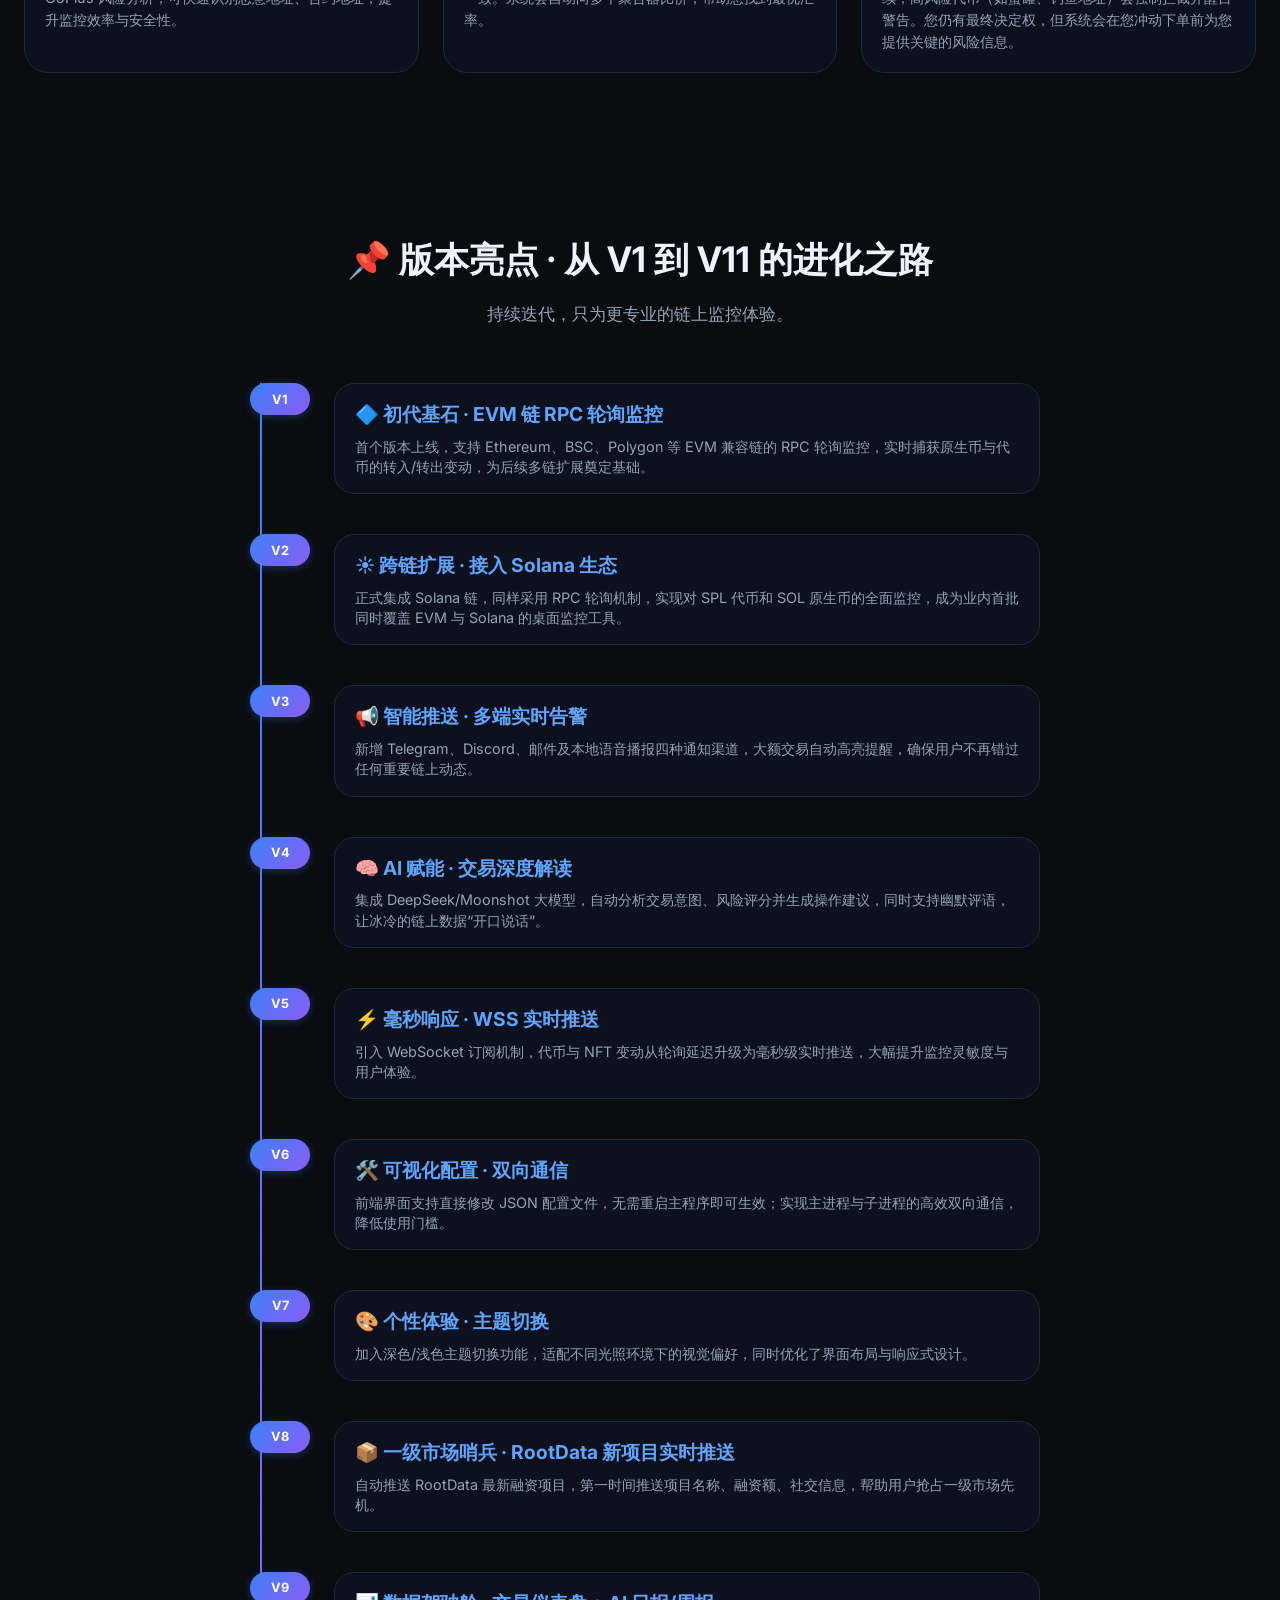
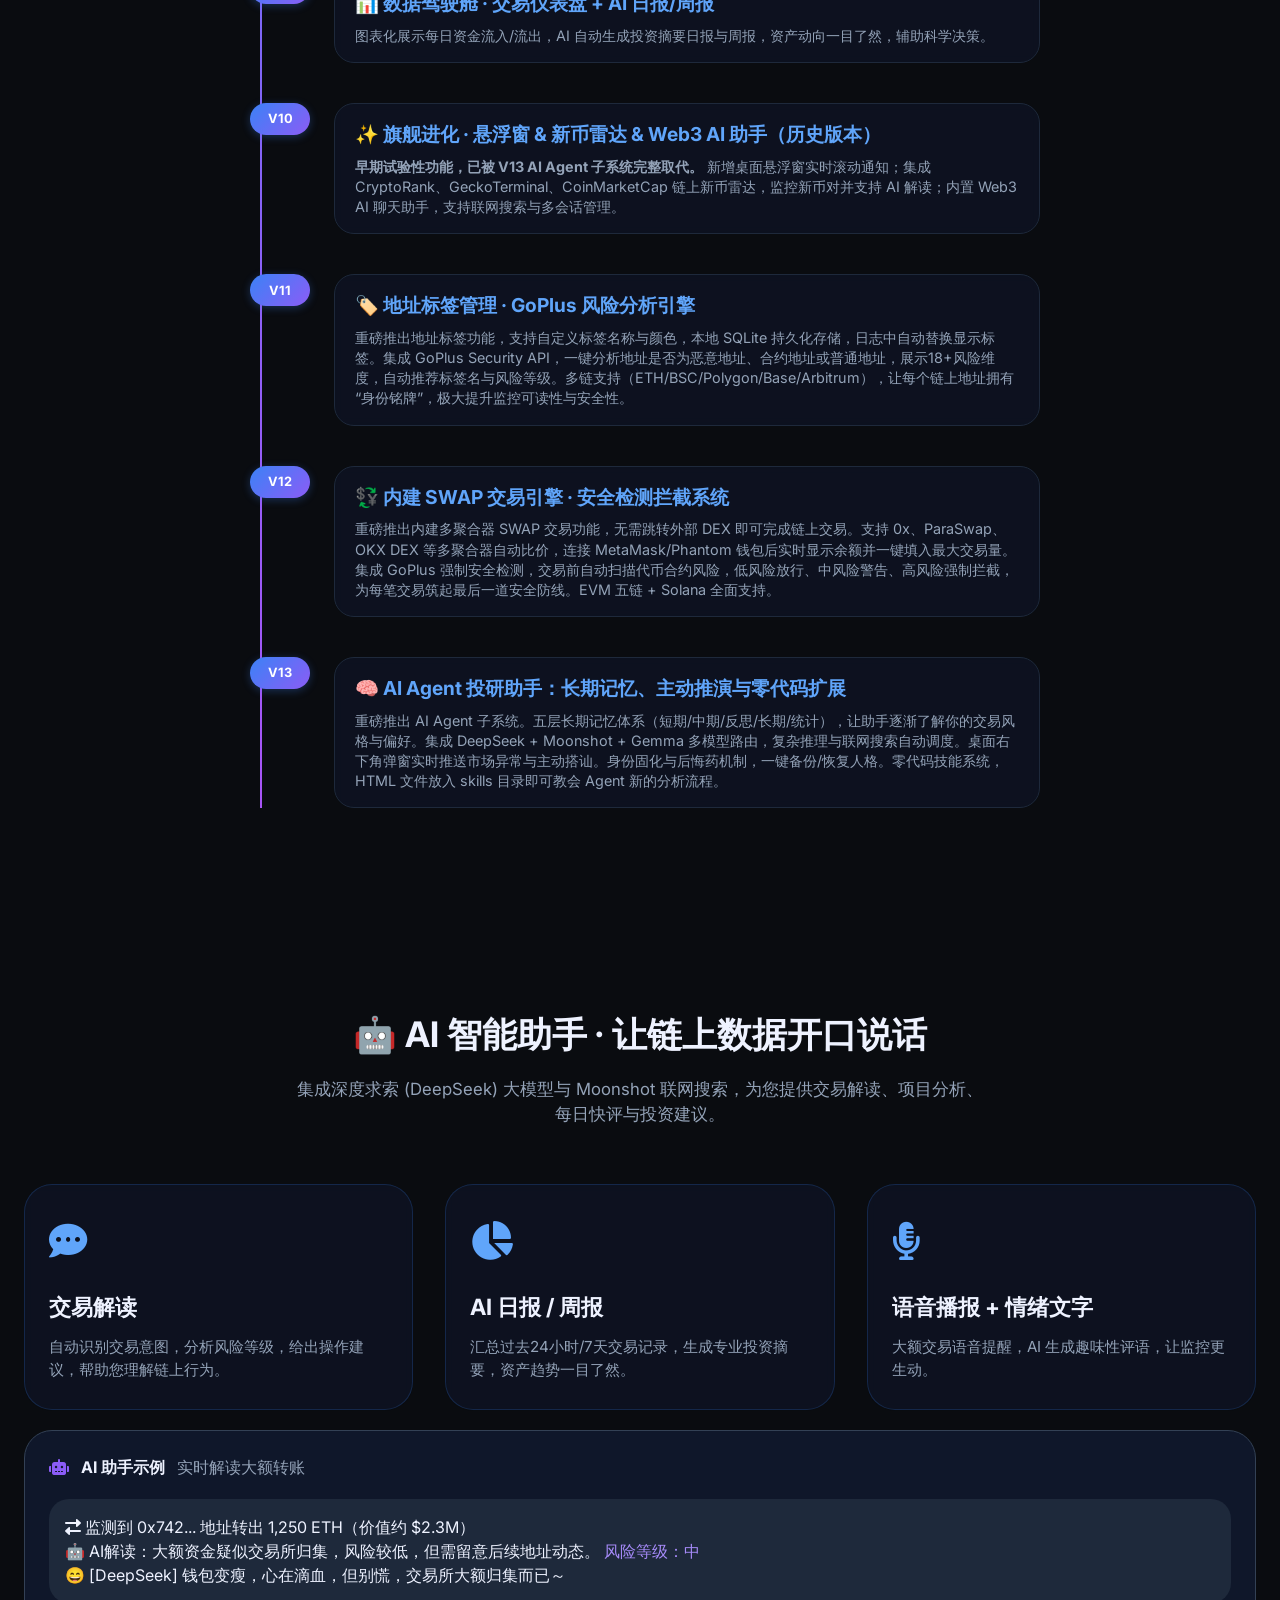
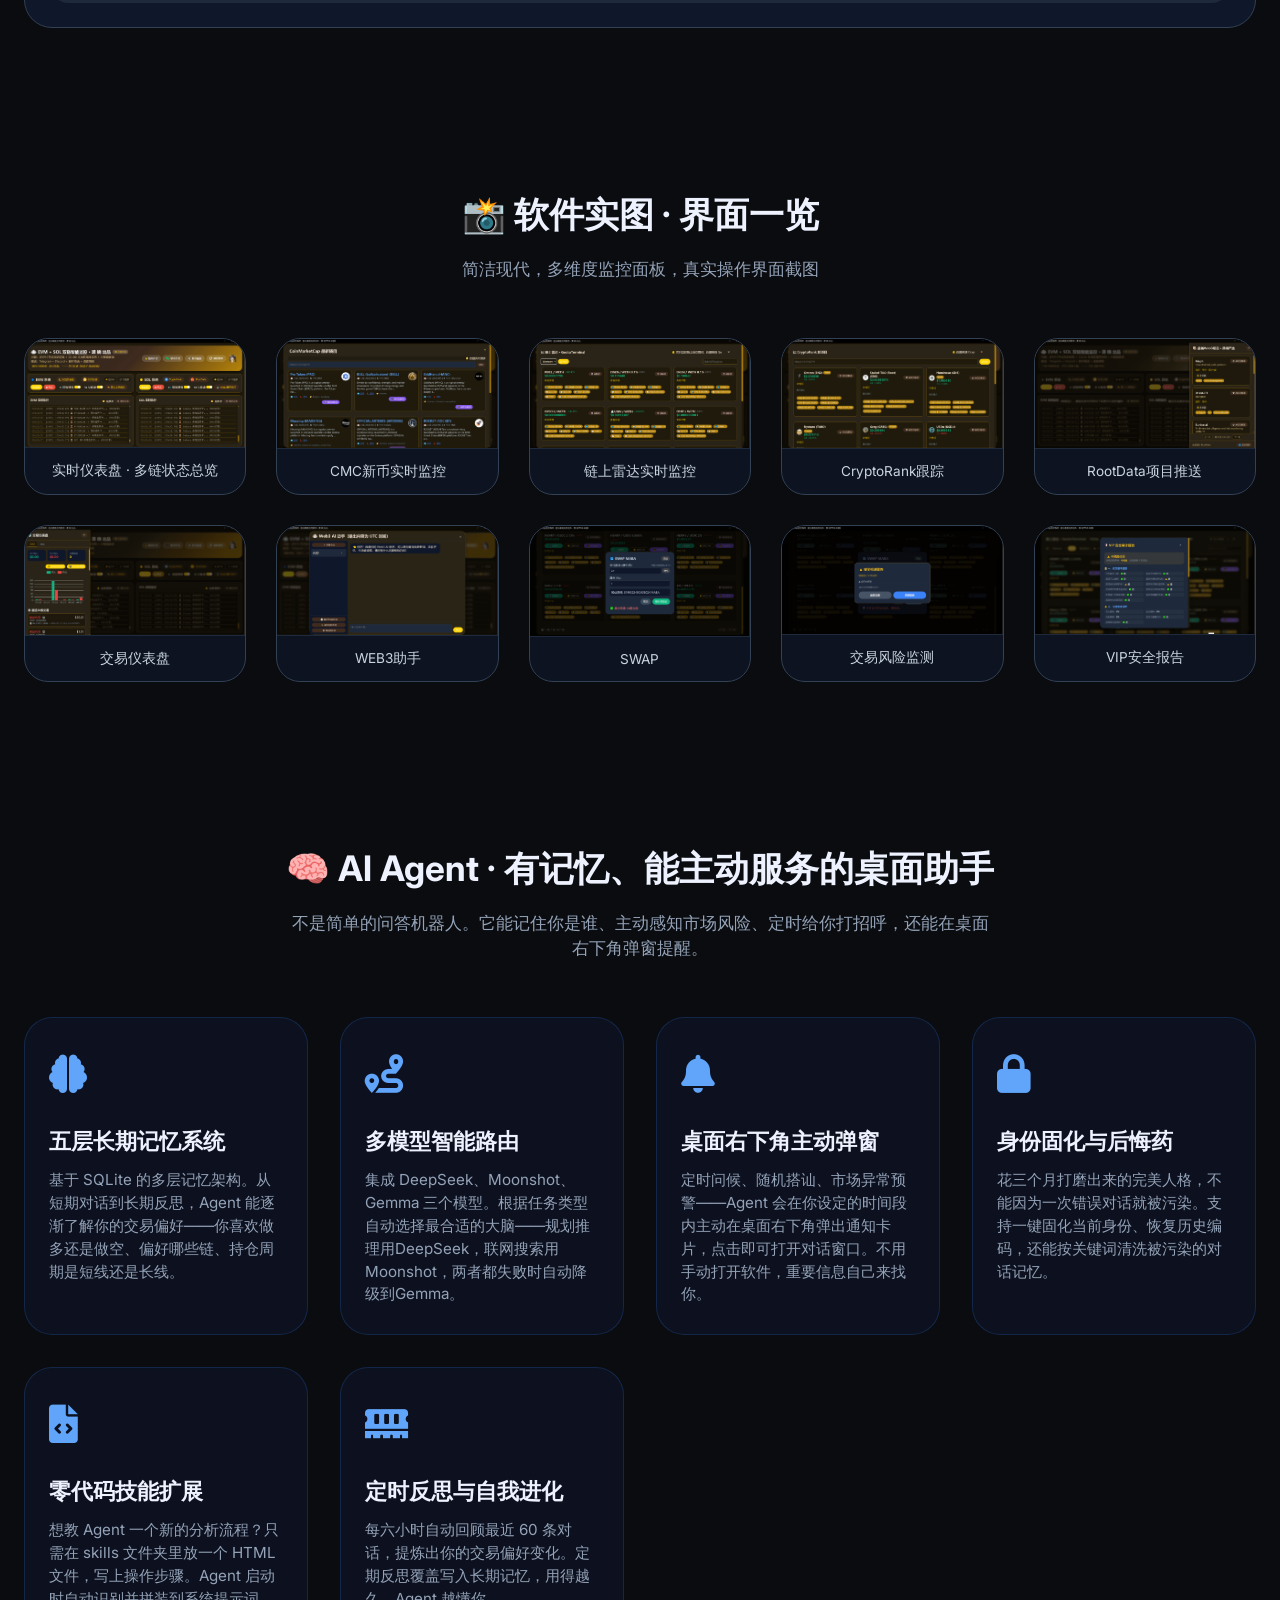
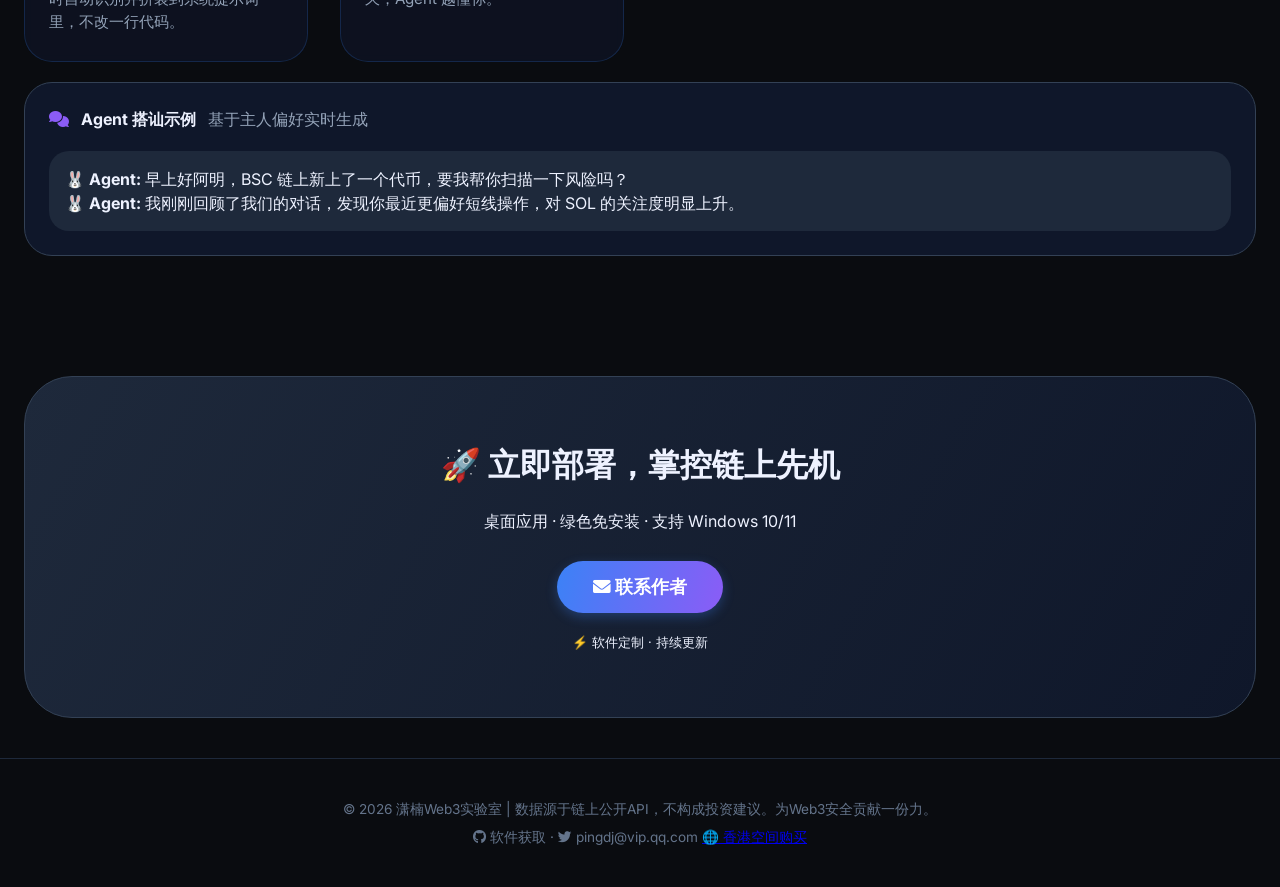
==== commit 6352bfa8: "Remove contact button from navigation" ====
--- a/index.html
+++ b/index.html
@@ -152,7 +152,6 @@
             <a href="#faq" data-i18n="nav_faq">常见问题</a>
             <a href="#screenshot" data-i18n="nav_screenshot">软件实图</a>
             <a href="tech-report.html" data-i18n="nav_report">深度报告</a>
-            <button class="btn-outline" id="contactBtn" data-i18n="nav_contact">联系作者</button>
         </div>
     </div>
 </nav>
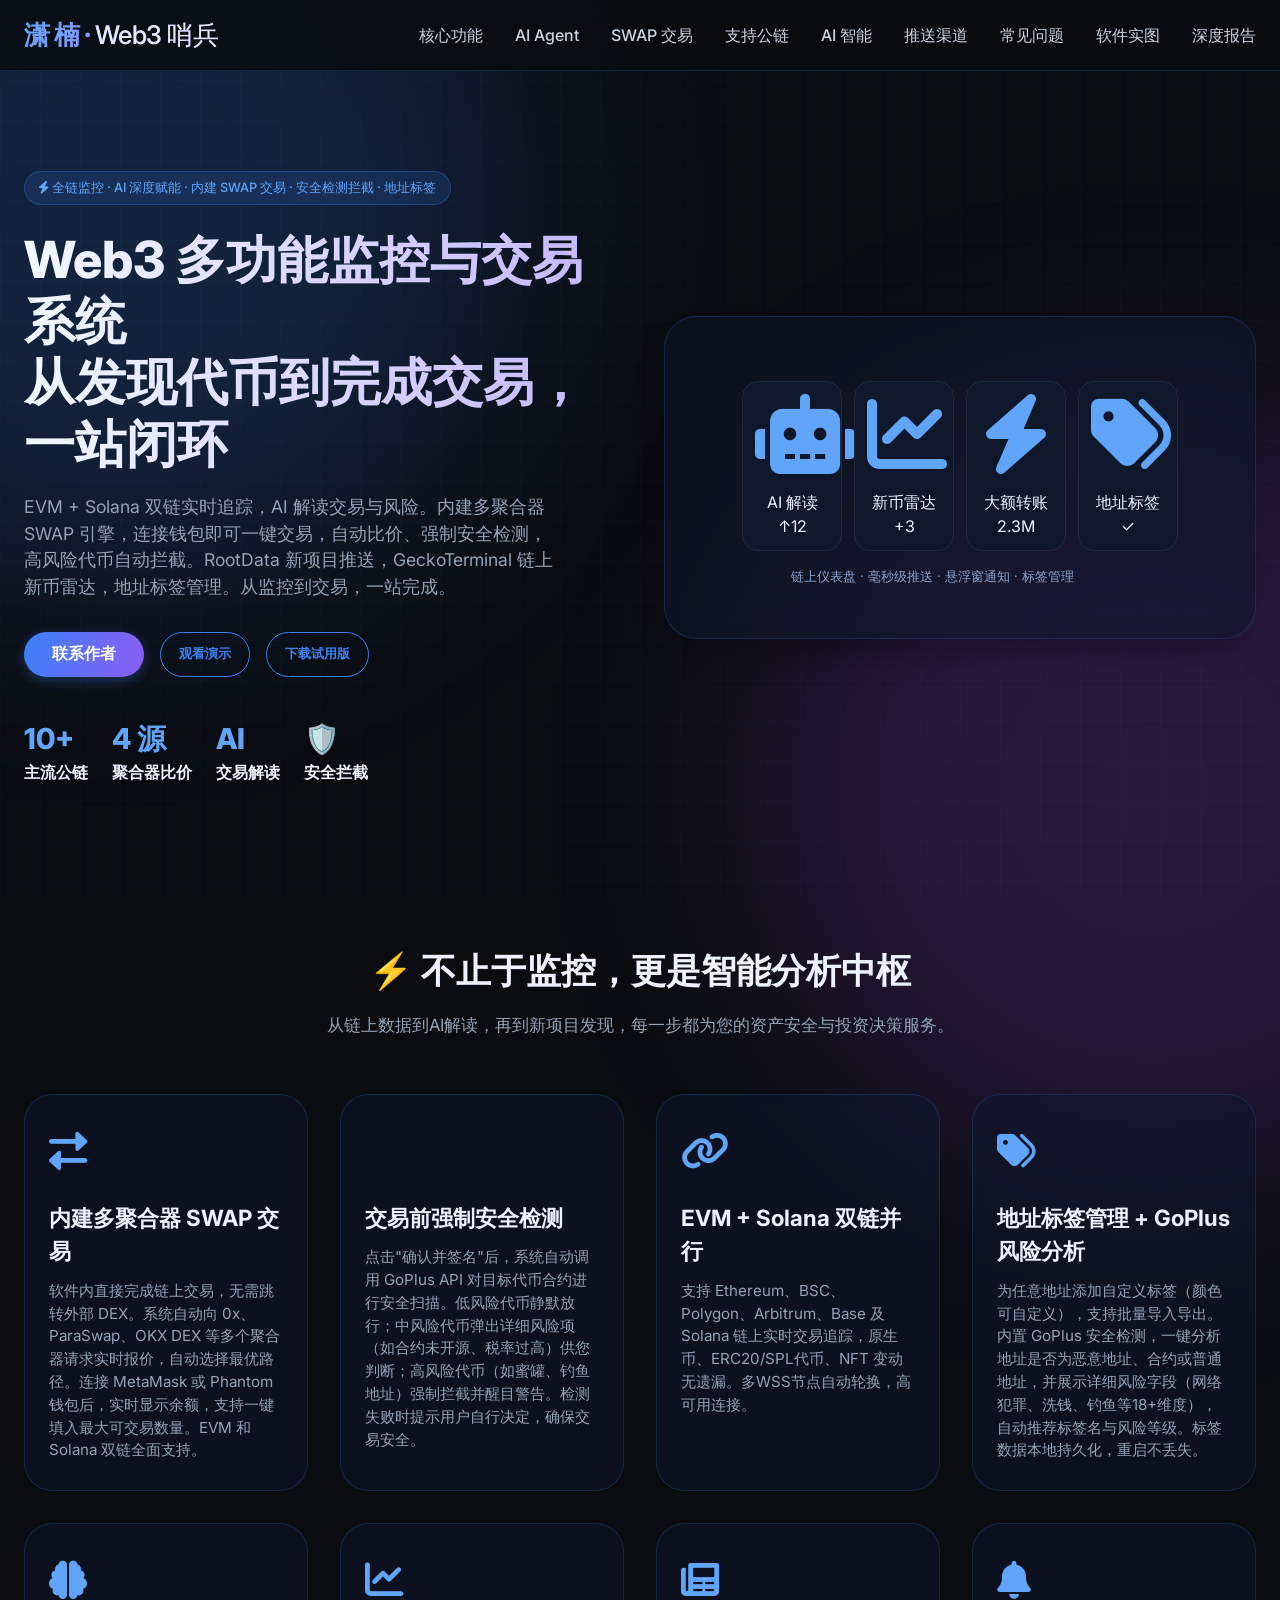
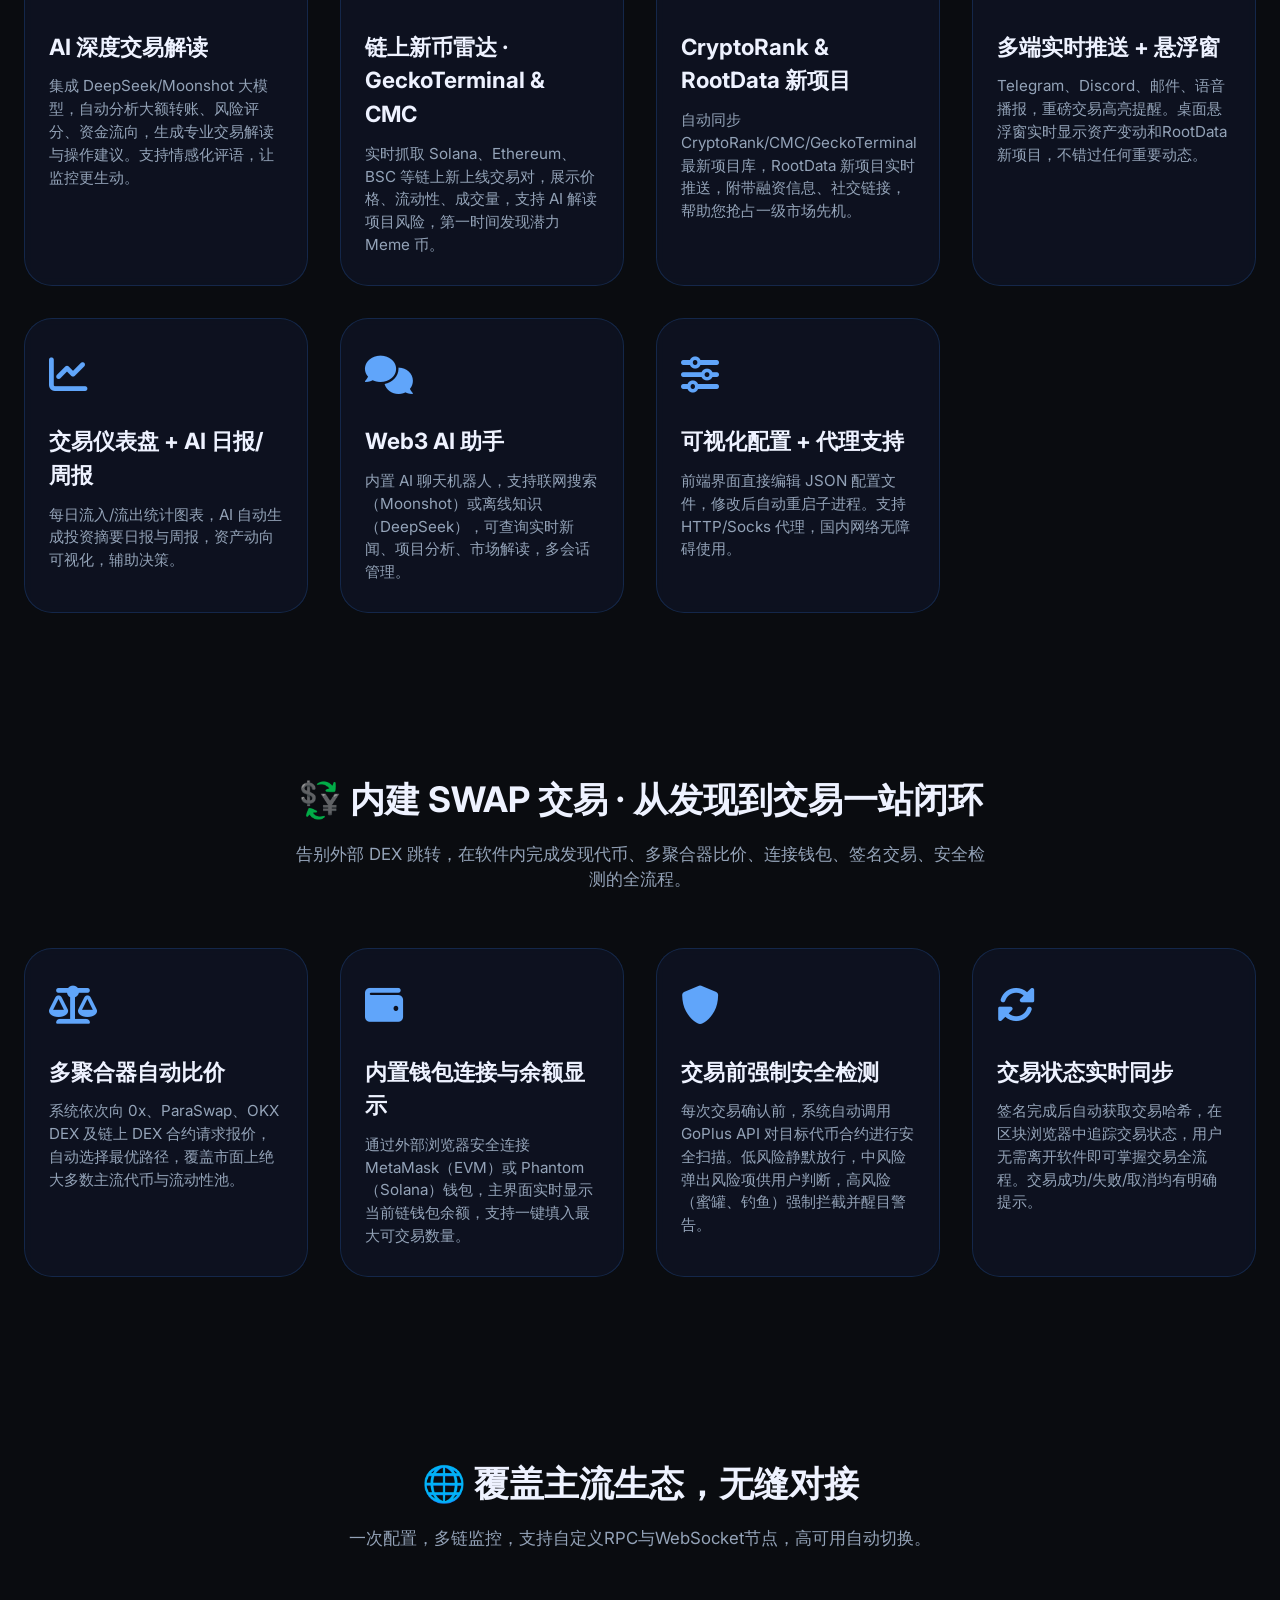
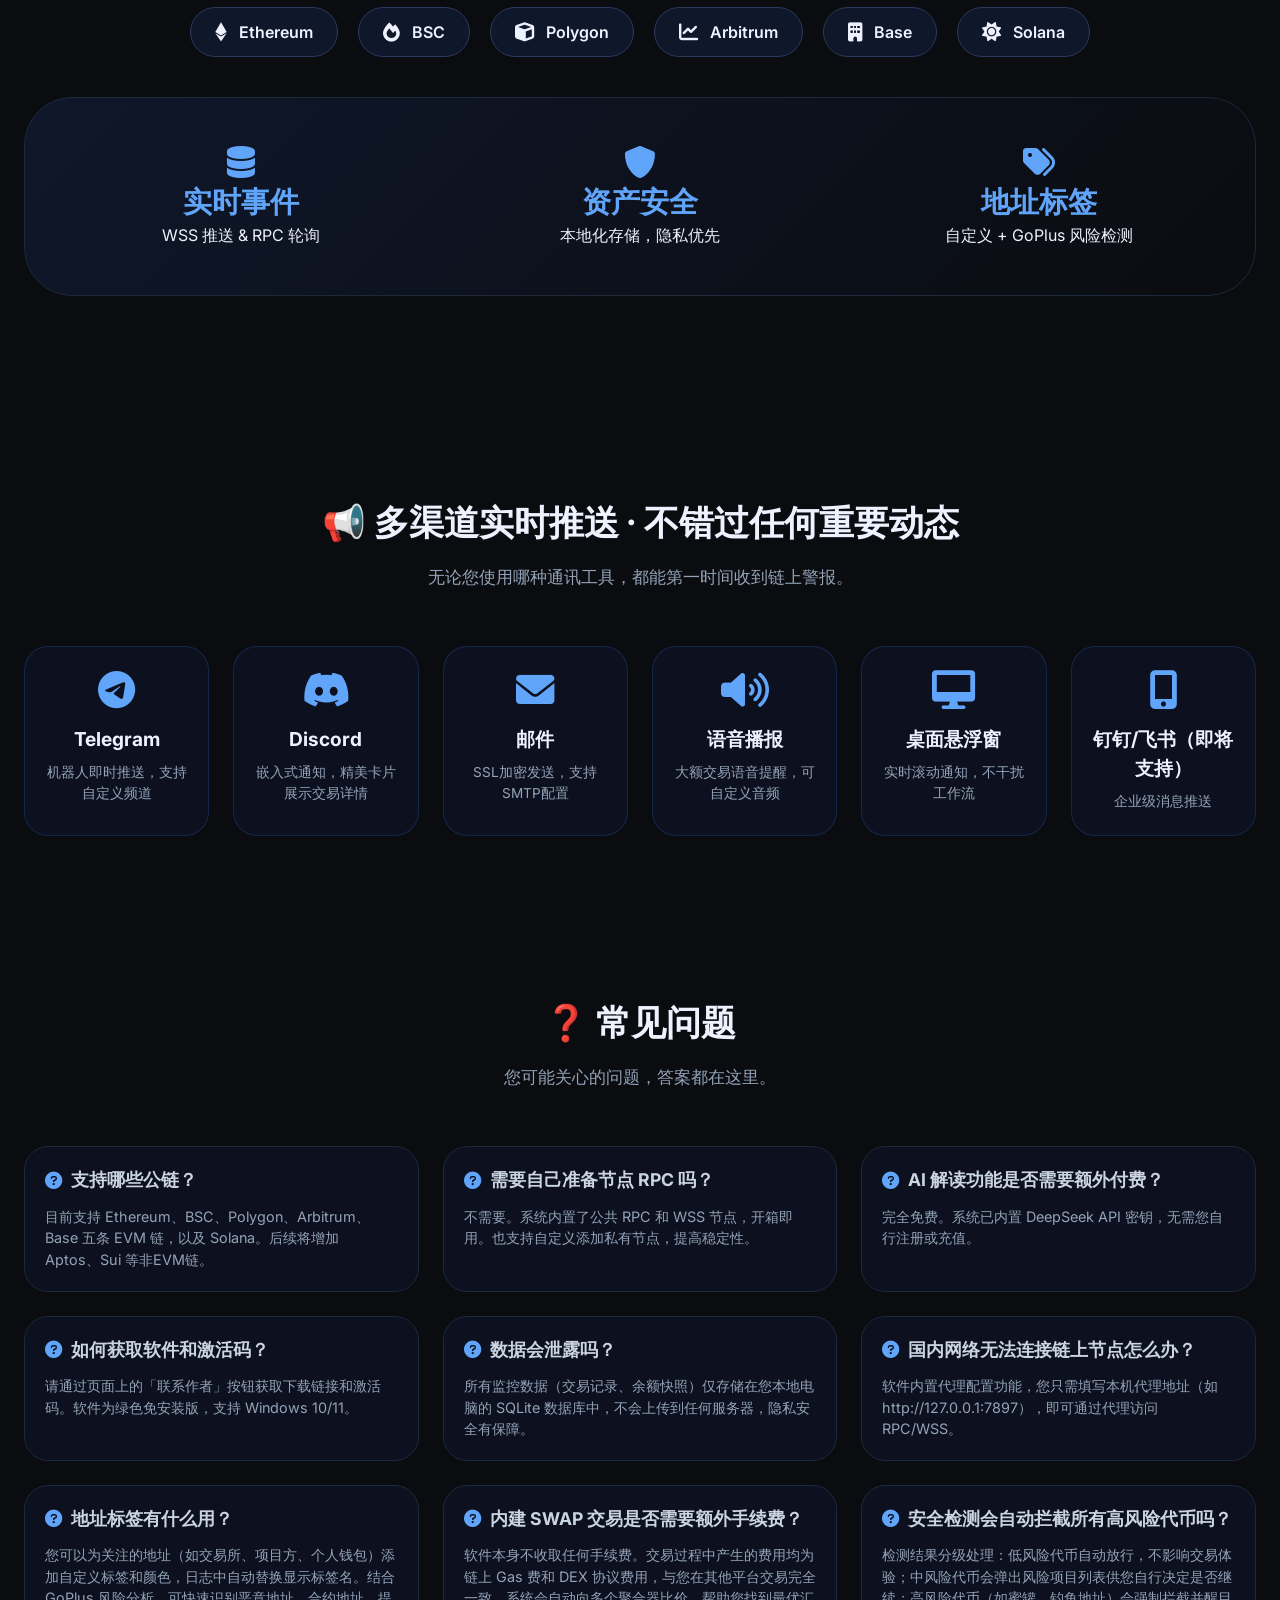
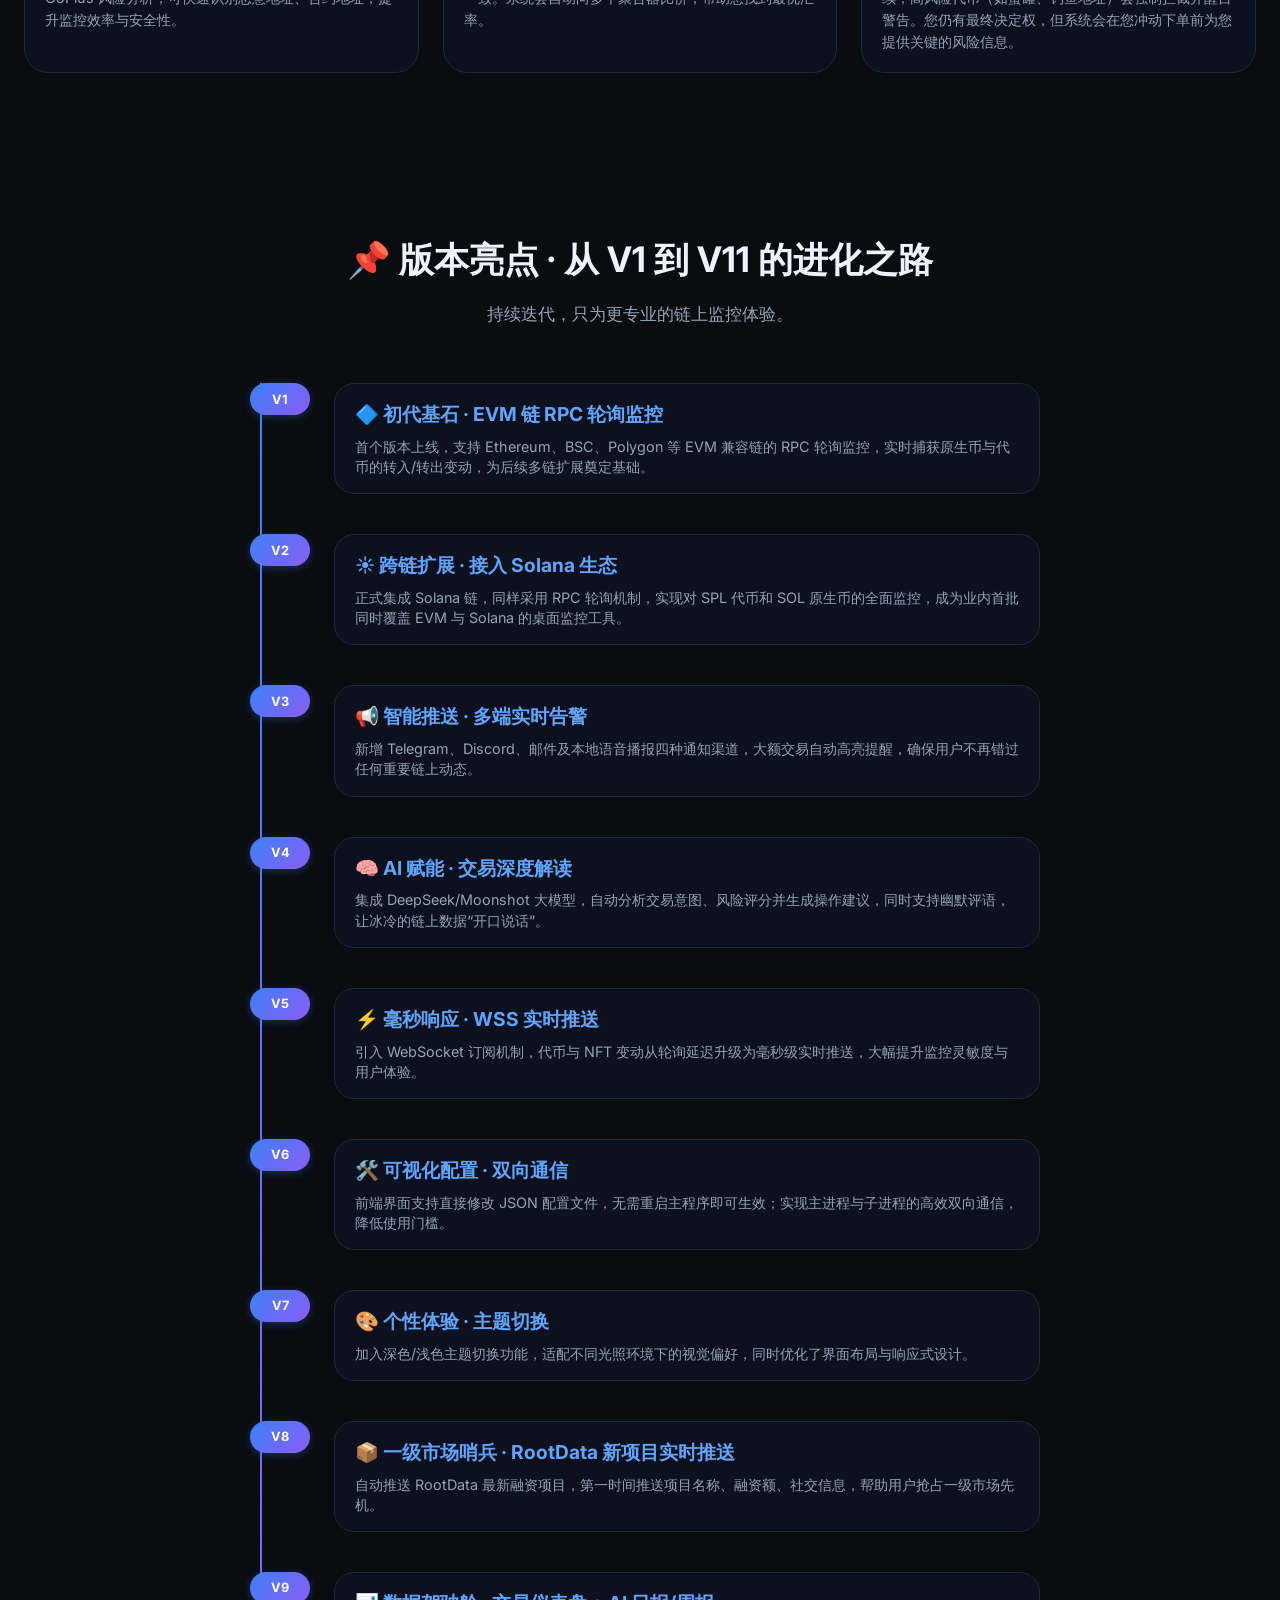
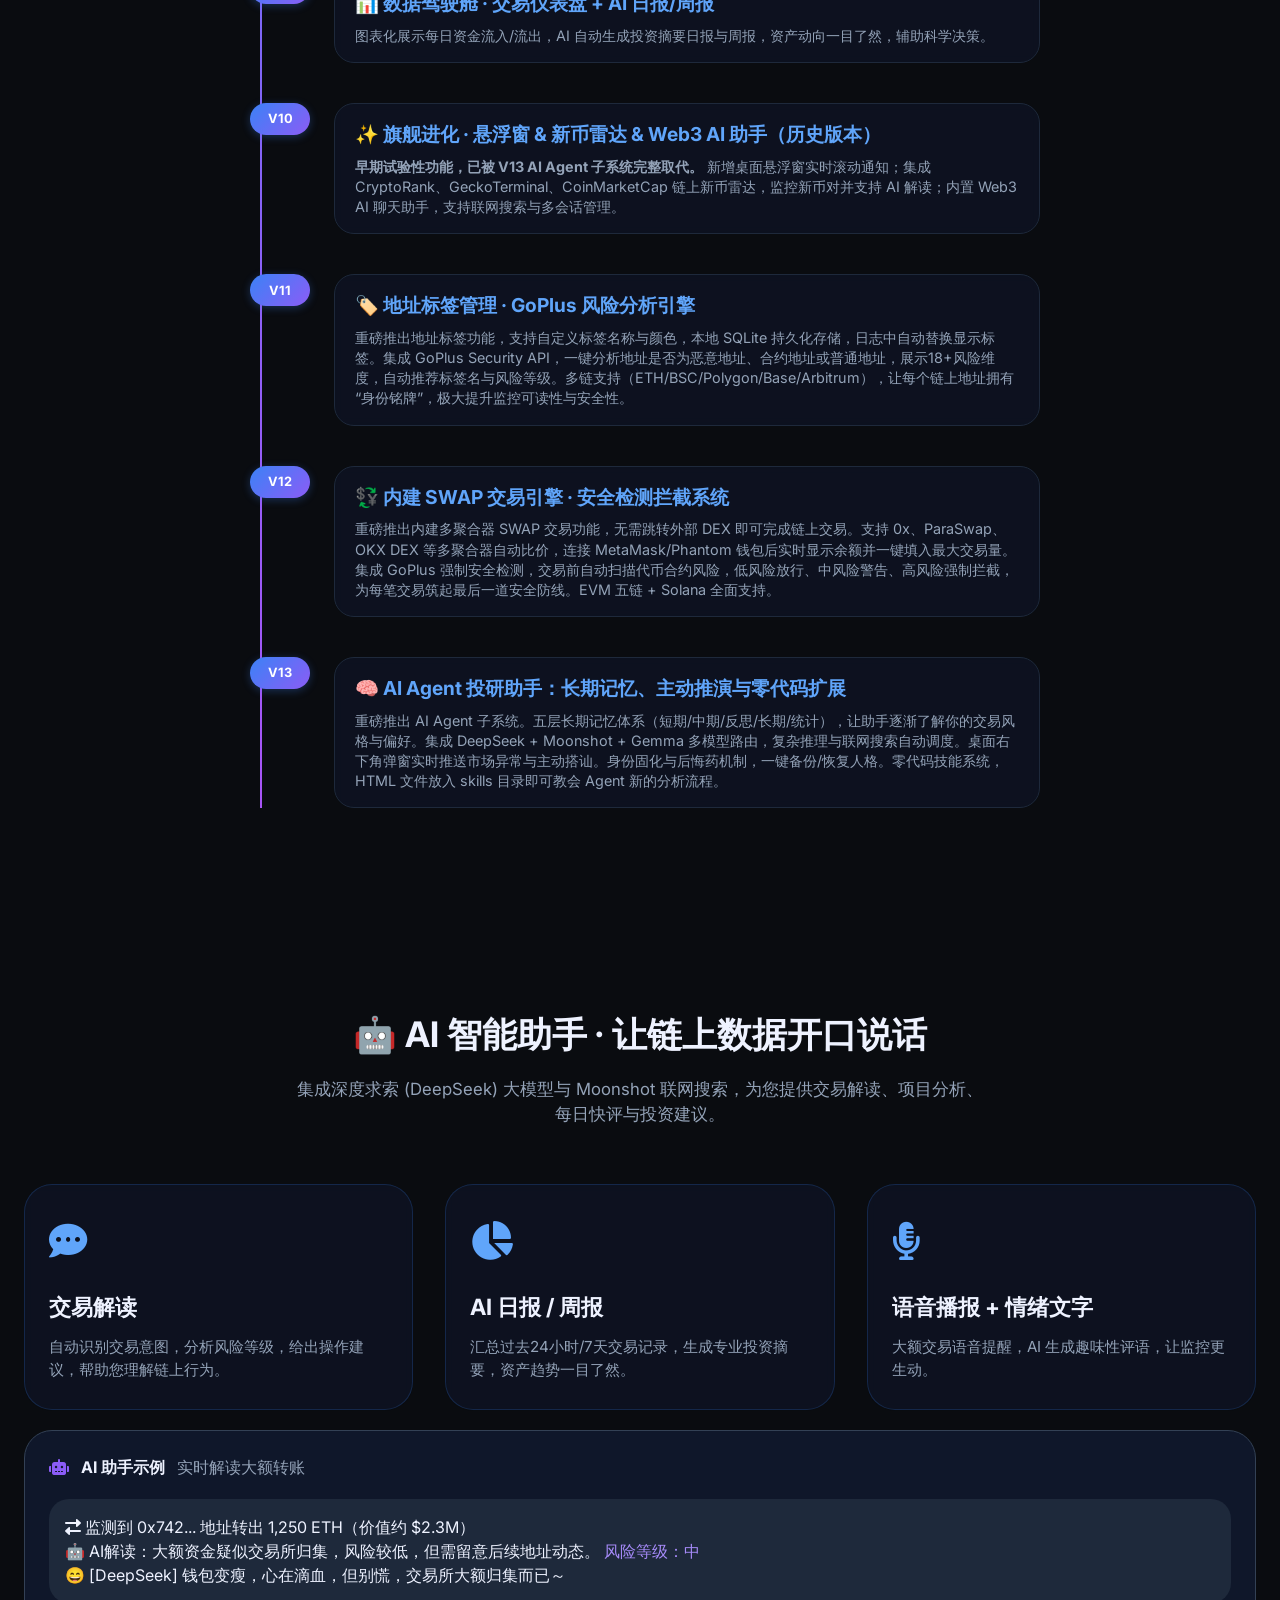
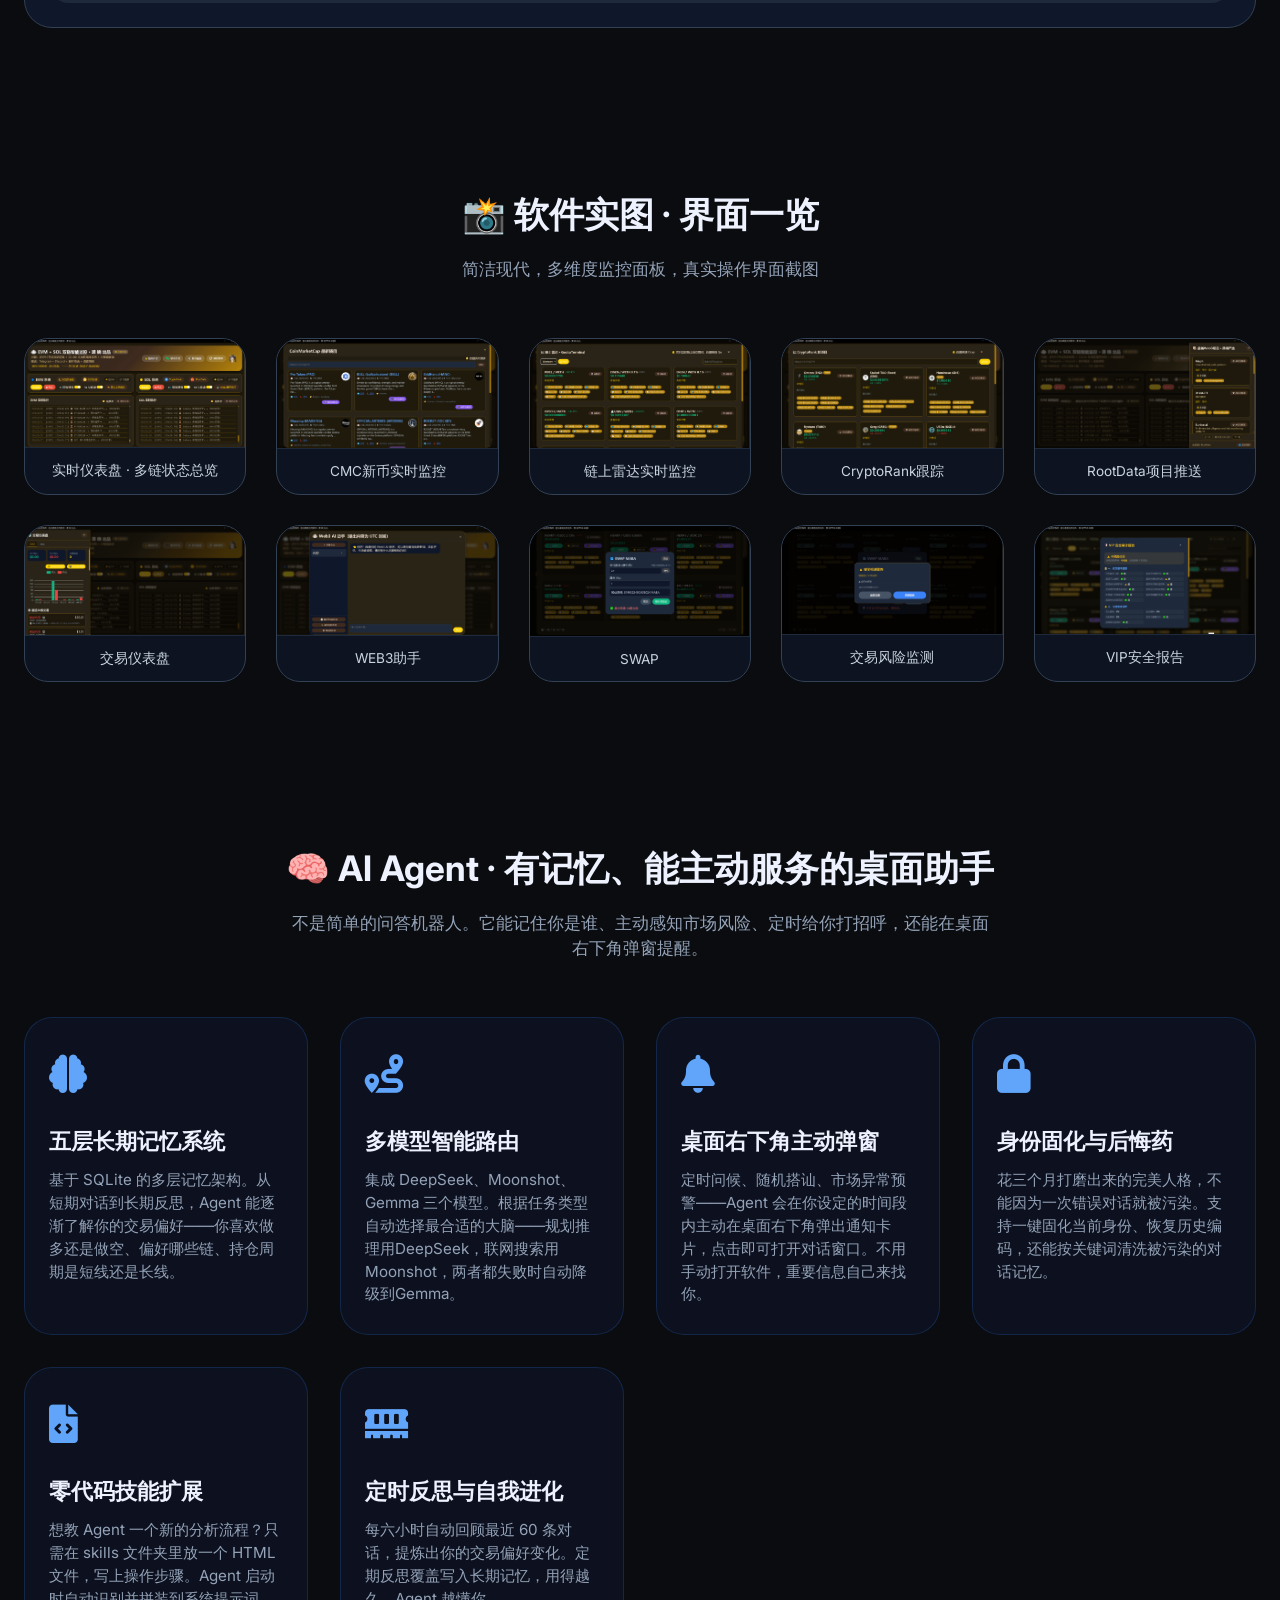
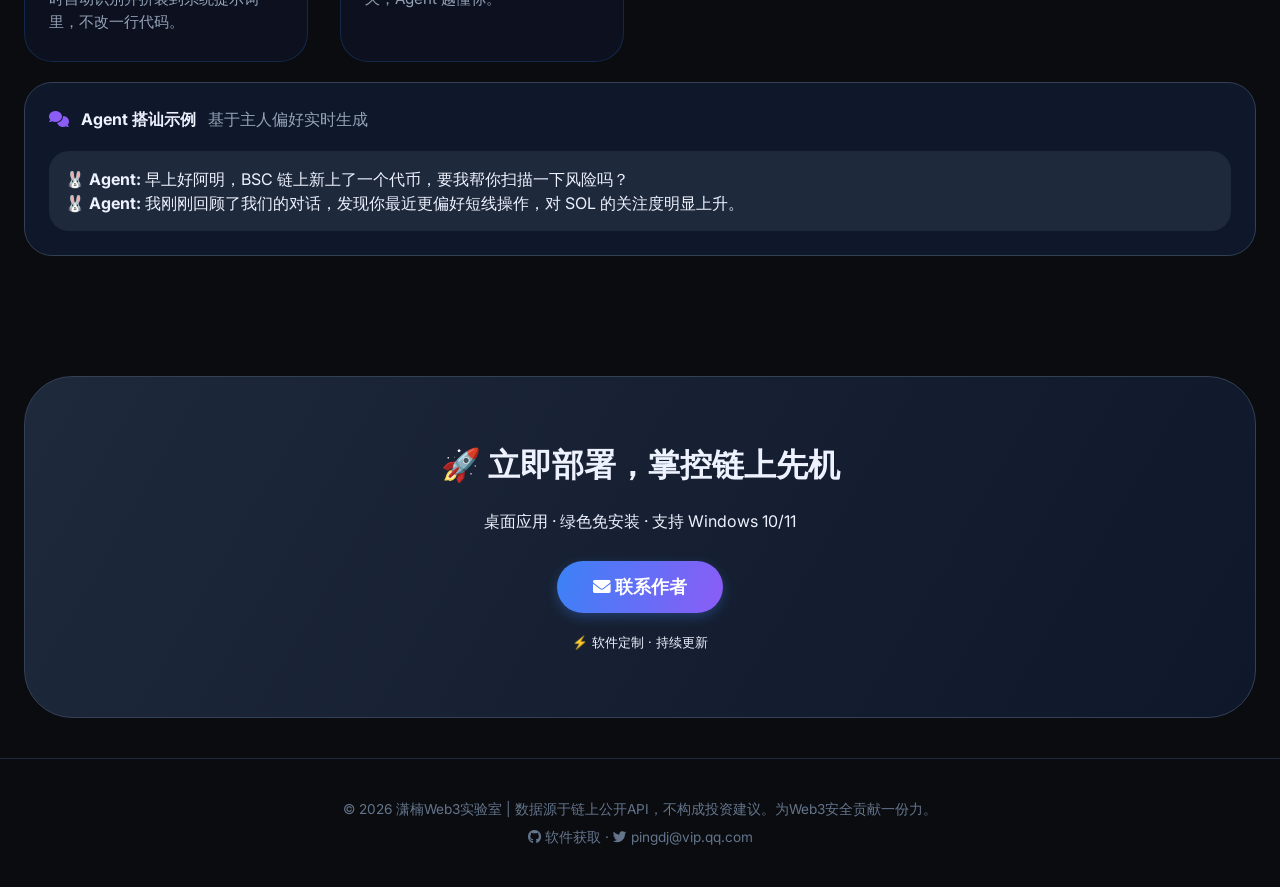
==== commit 8214ff27: "Update index.html" ====
--- a/index.html
+++ b/index.html
@@ -635,8 +635,6 @@
     <div class="container">
         <p data-i18n="footer_copyright">© 2026 潇楠Web3实验室 | 数据源于链上公开API，不构成投资建议。为Web3安全贡献一份力。</p>
         <p style="margin-top: 8px;" data-i18n="footer_contact"><i class="fab fa-github"></i> 软件获取 · <i class="fab fa-twitter"></i> pingdj@vip.qq.com         
-        <!-- 新增：香港空间购买按钮 -->
-        <a href="https://hkyun.ming.store/" target="_blank">🌐 香港空间购买</a></p>
 
     </div>
 </footer>
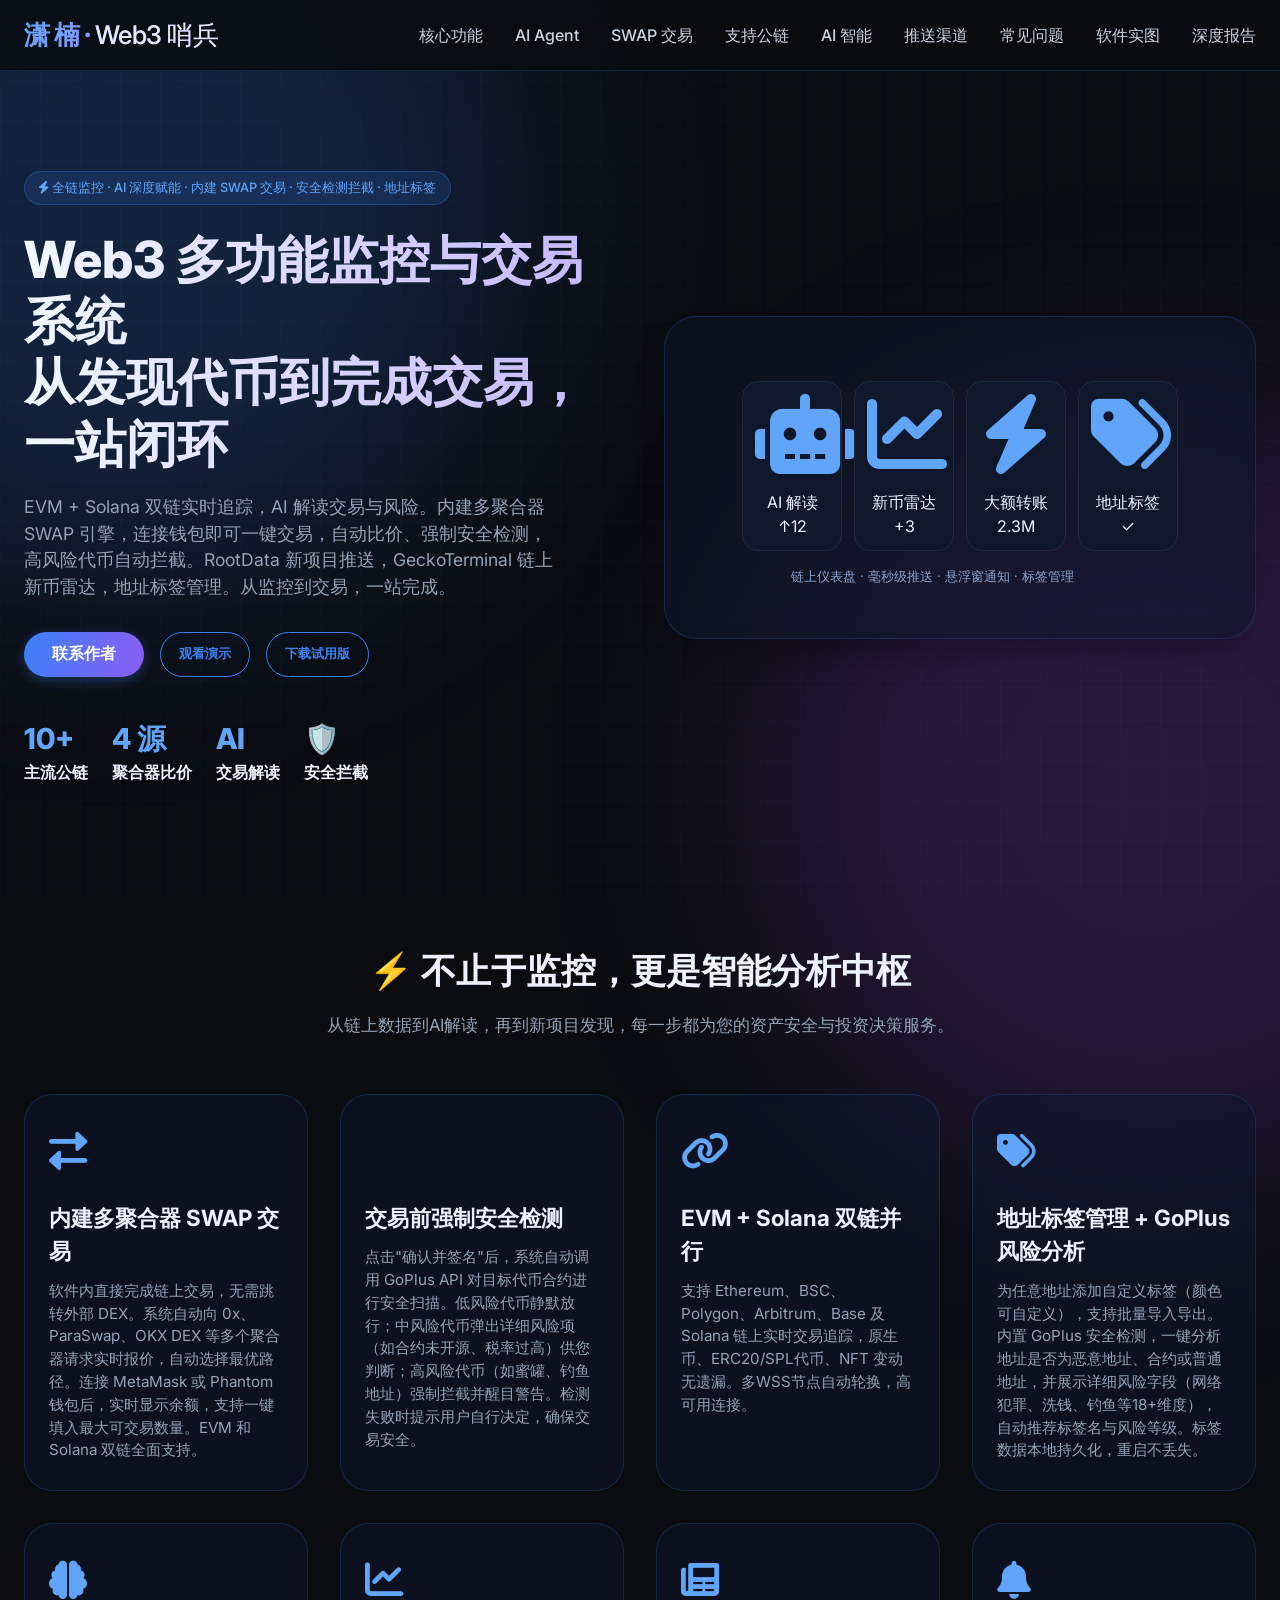
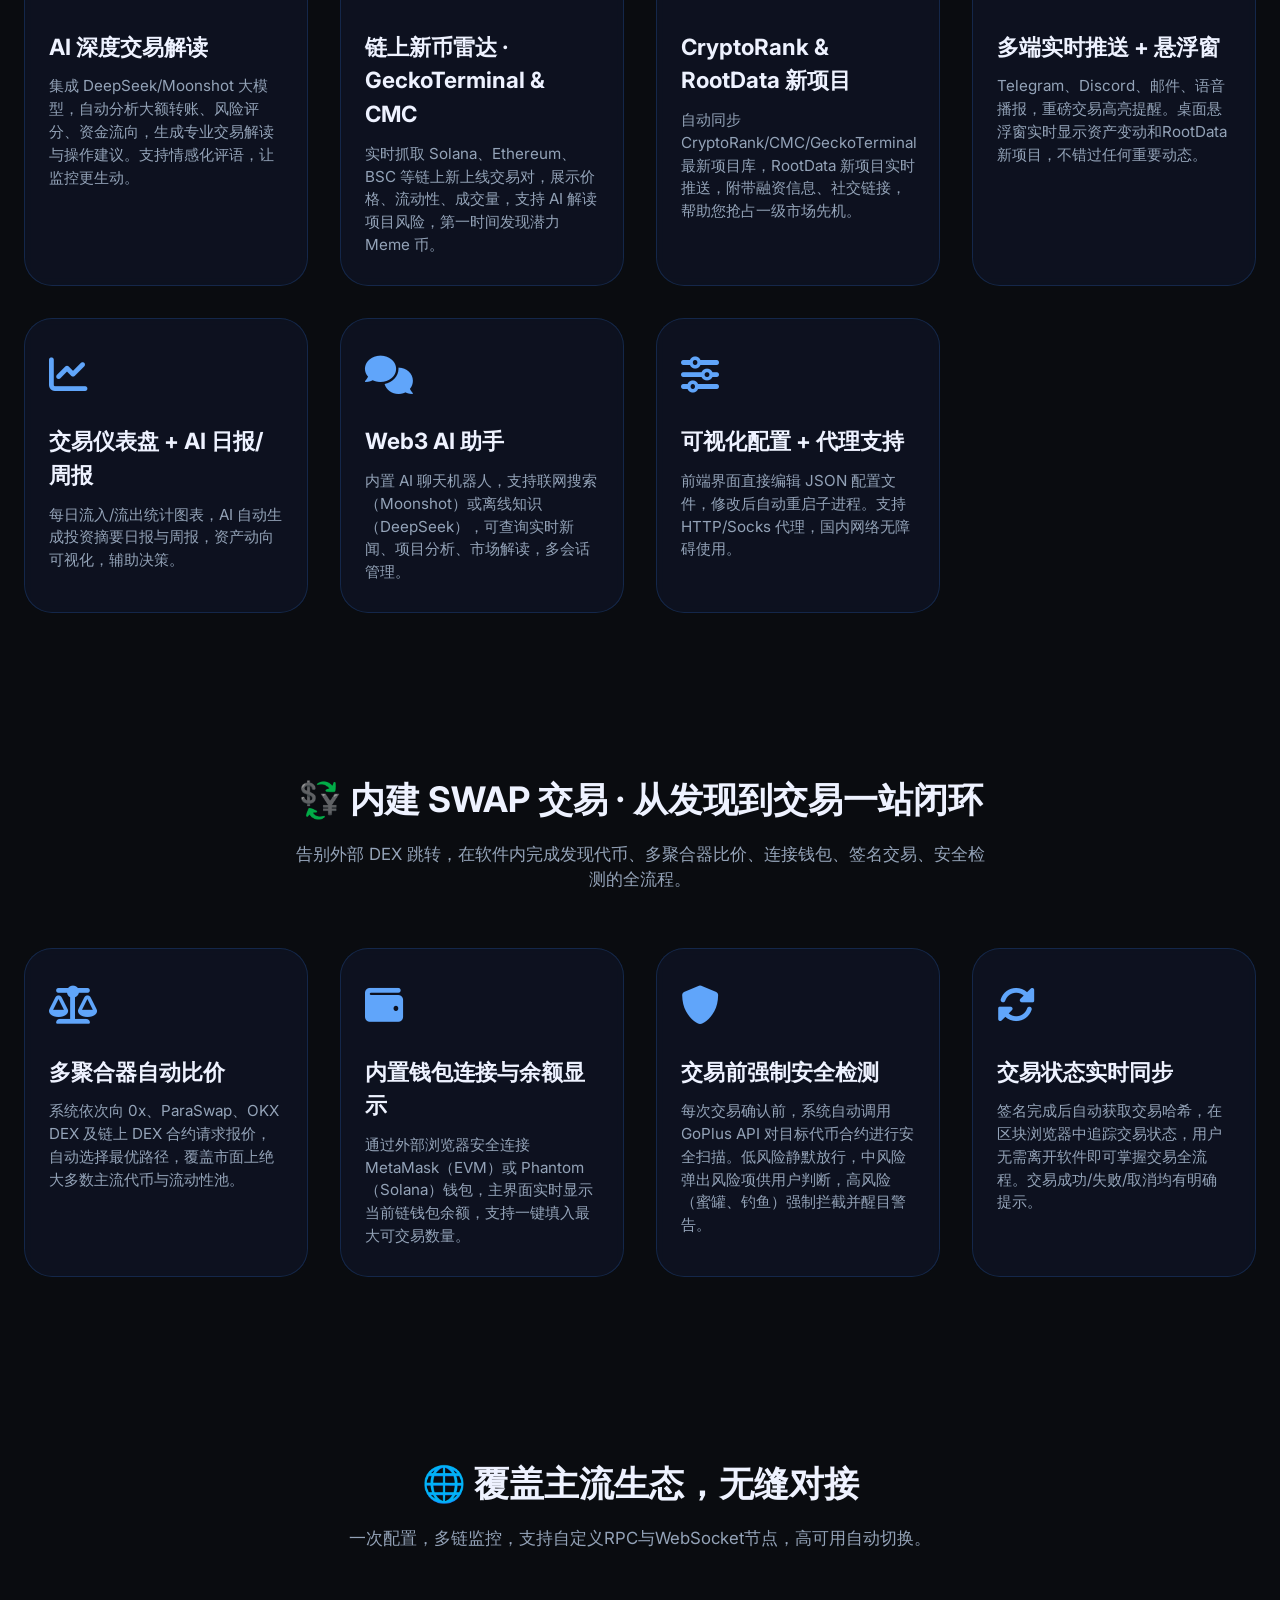
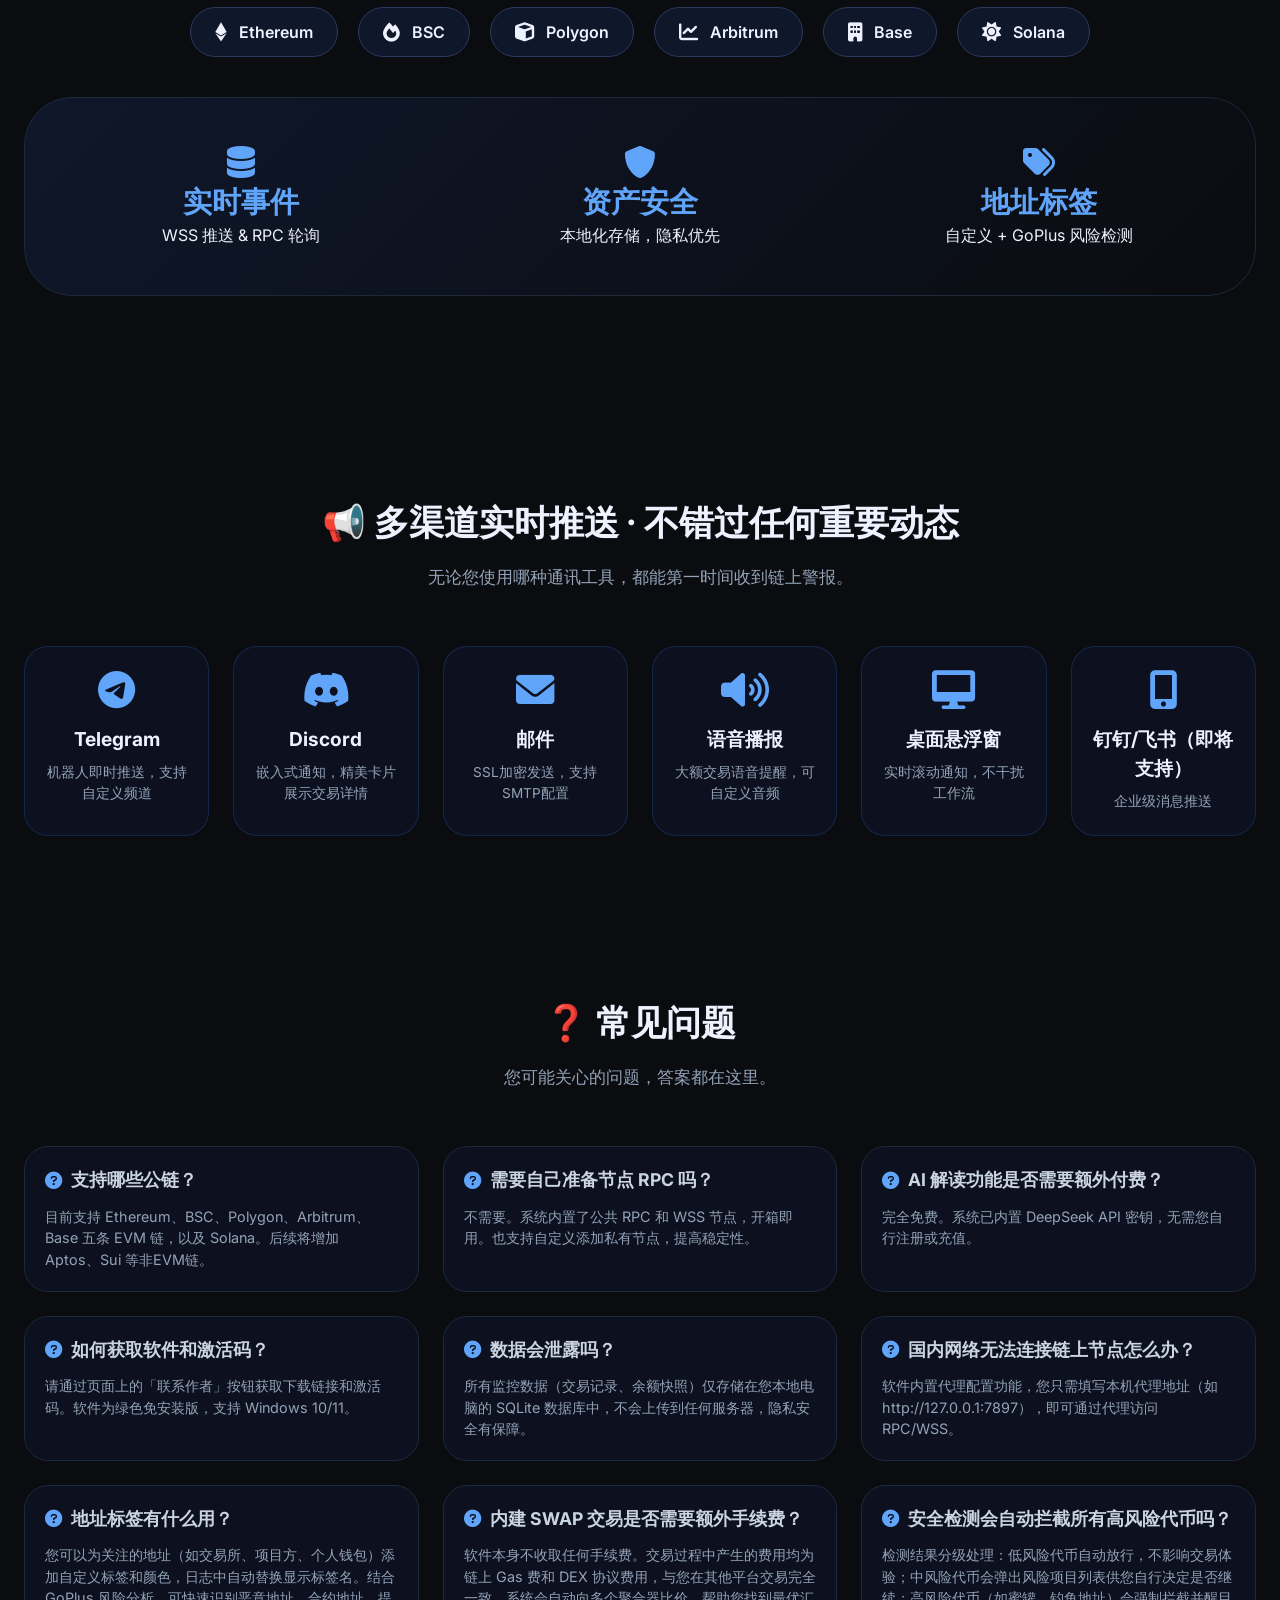
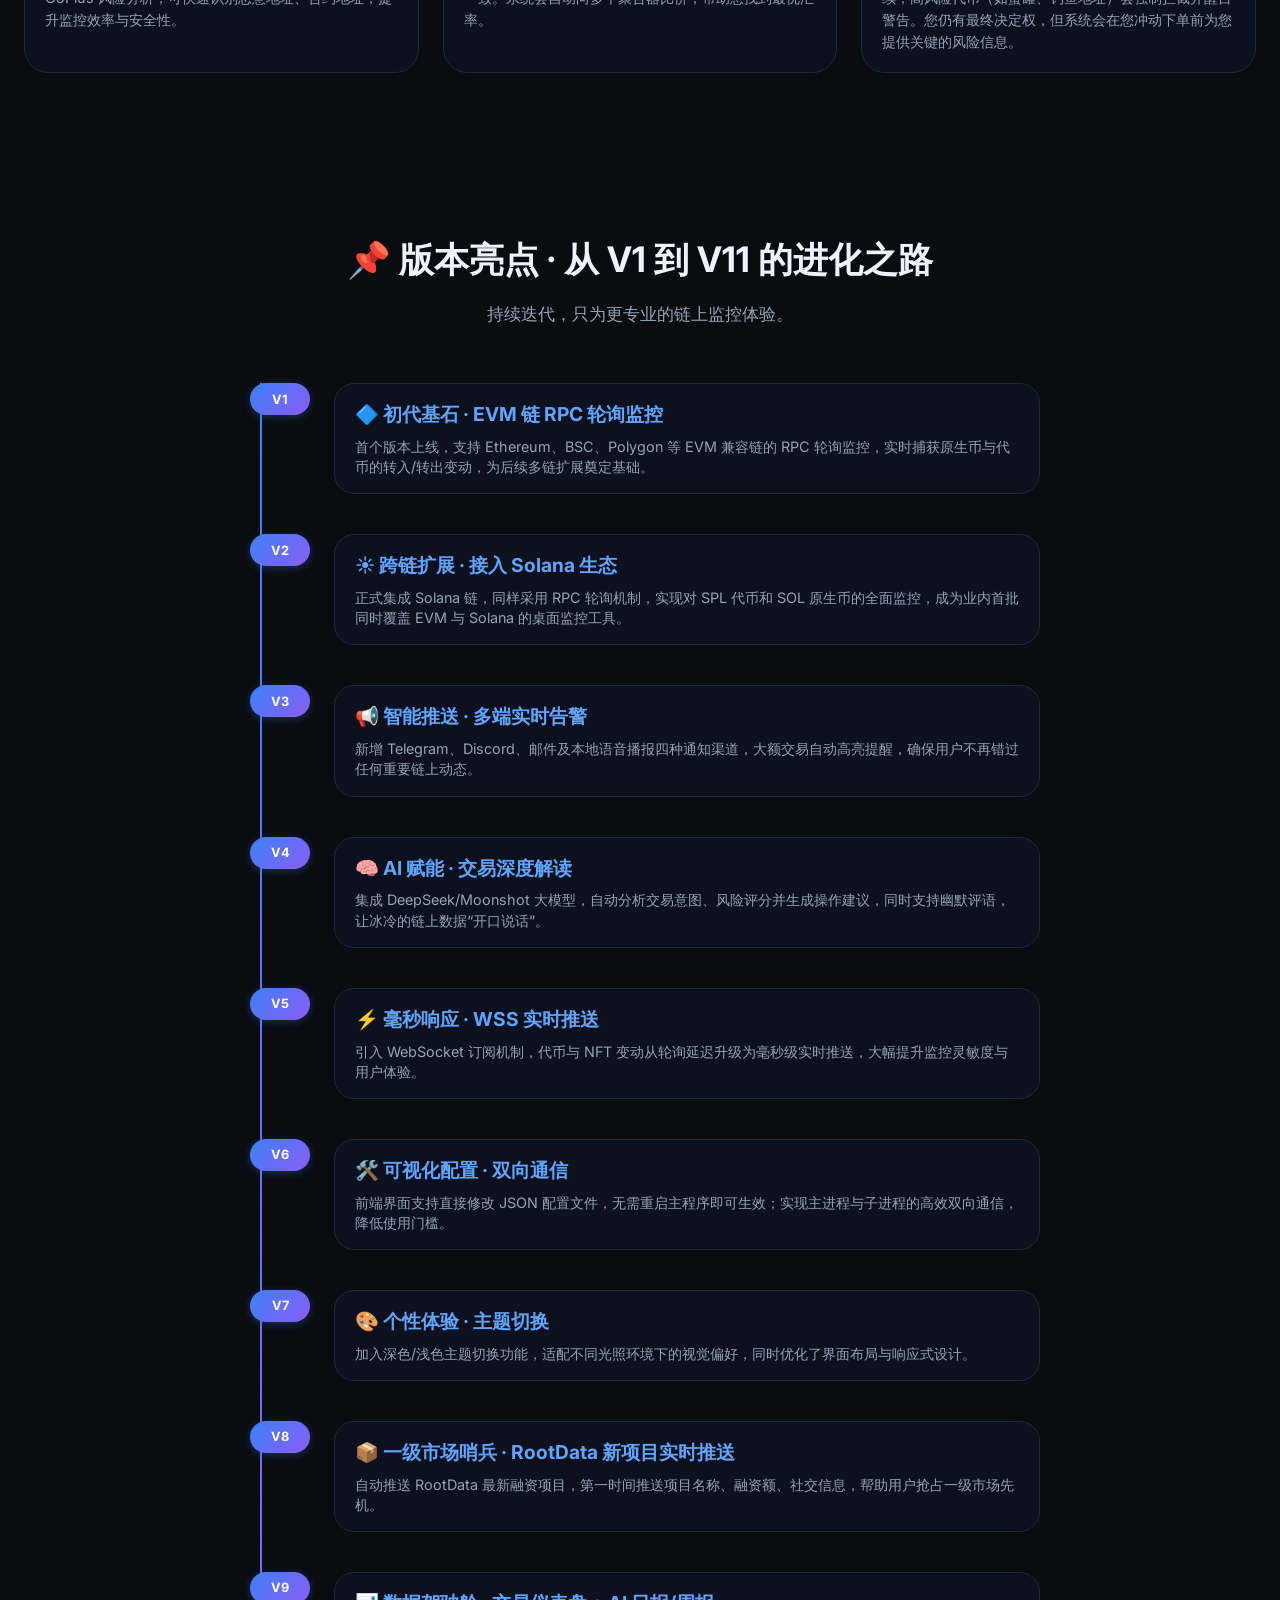
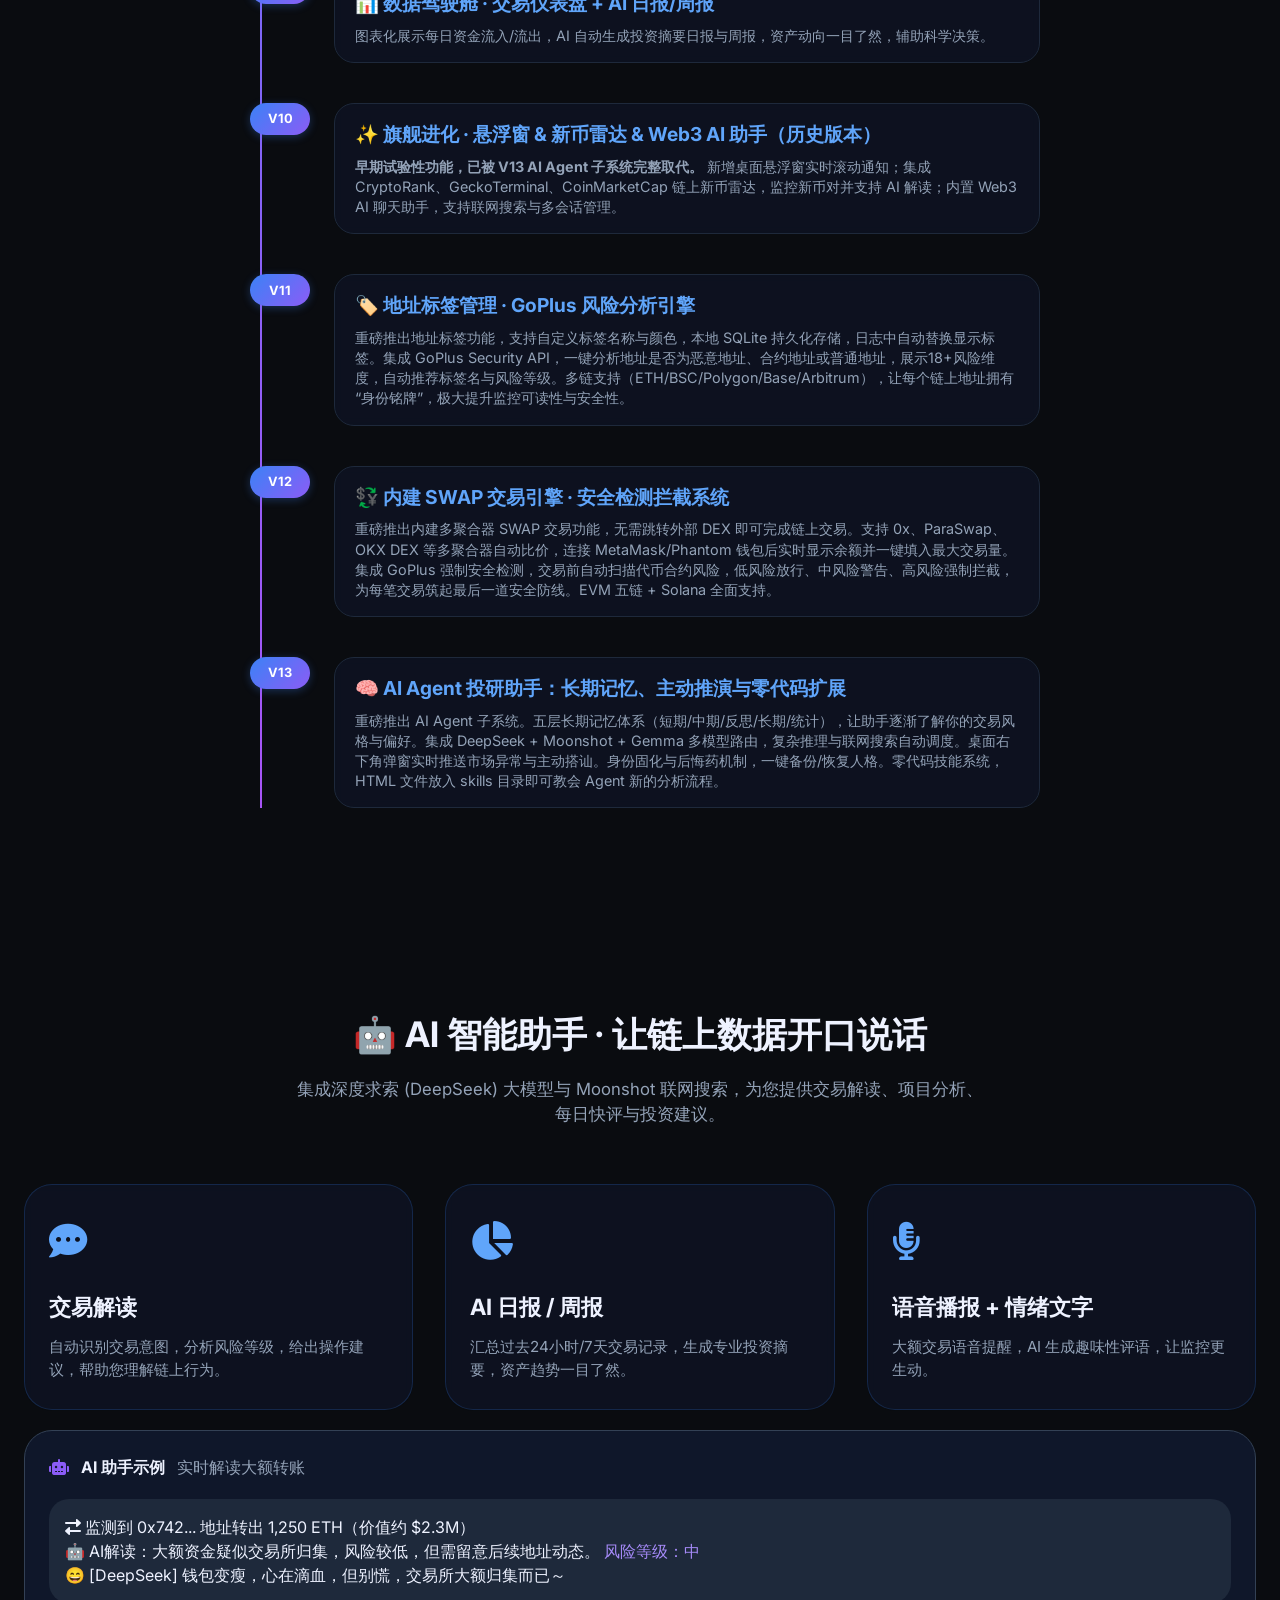
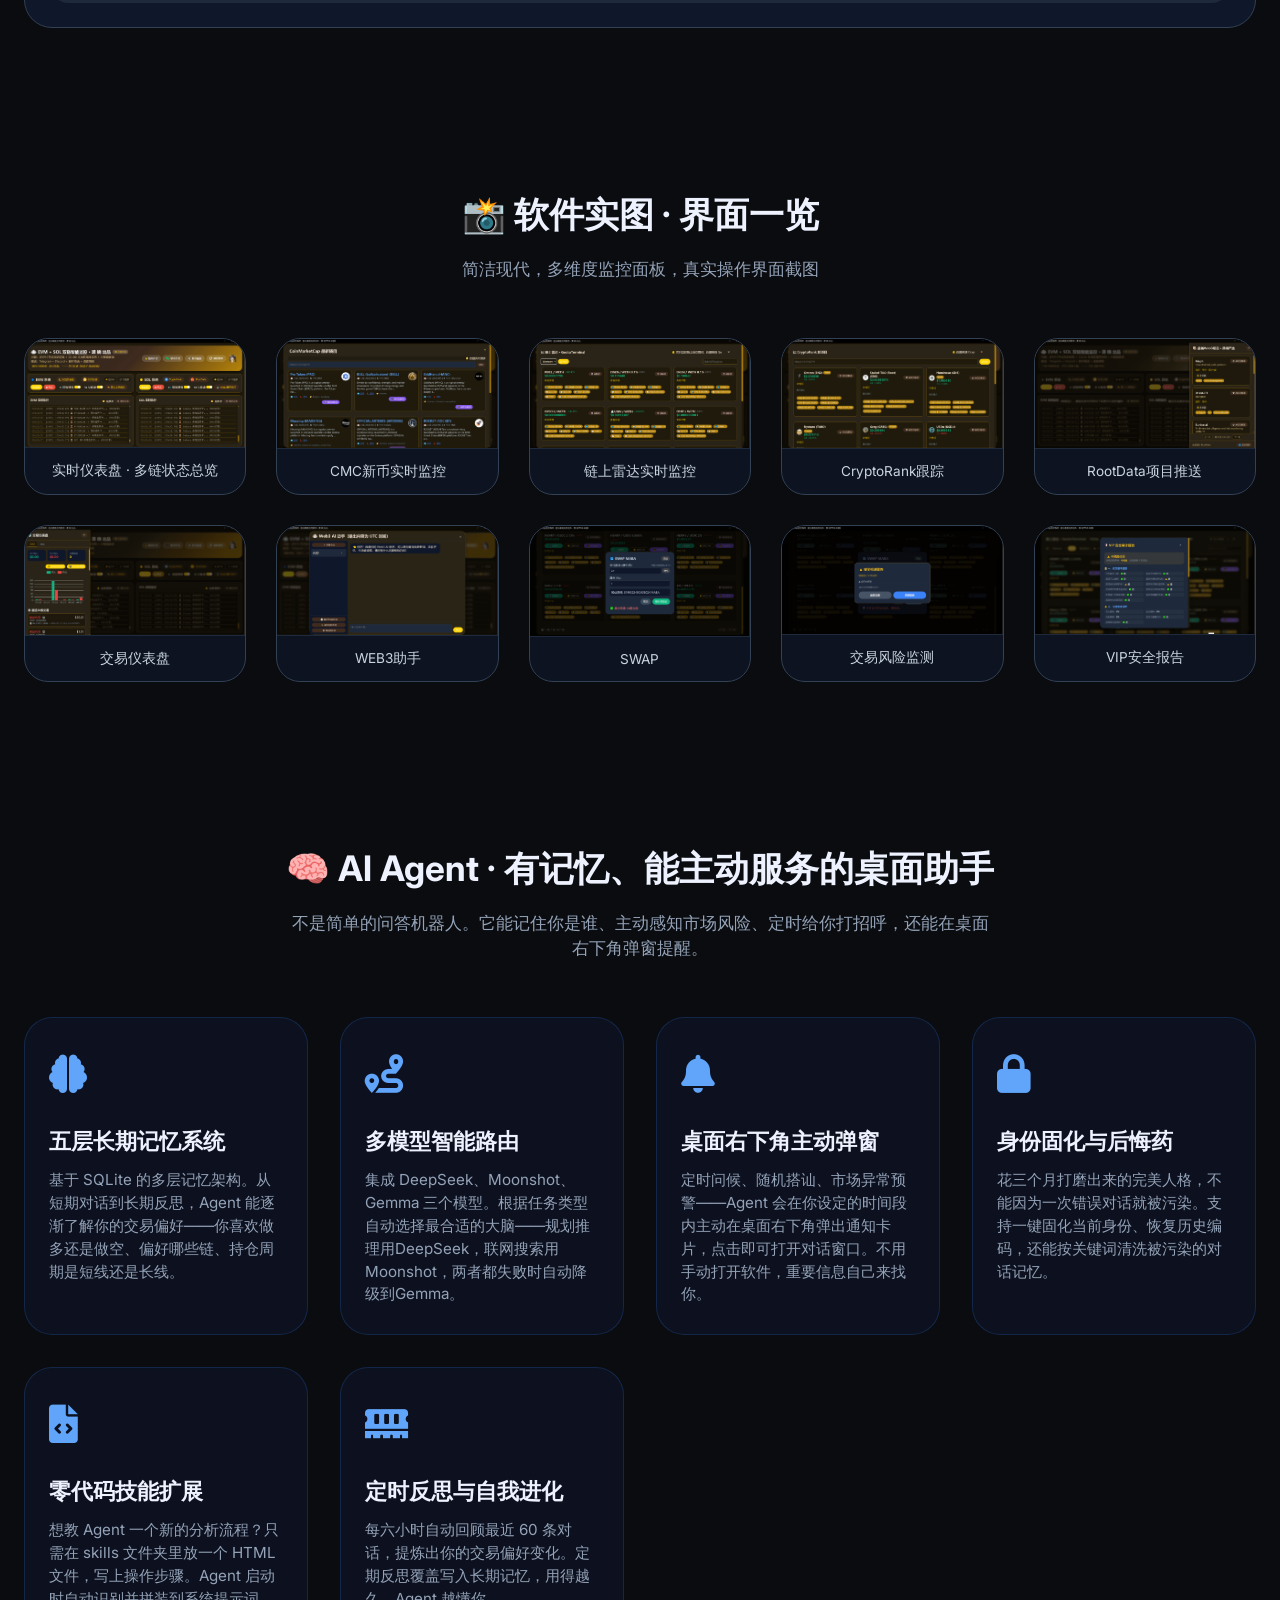
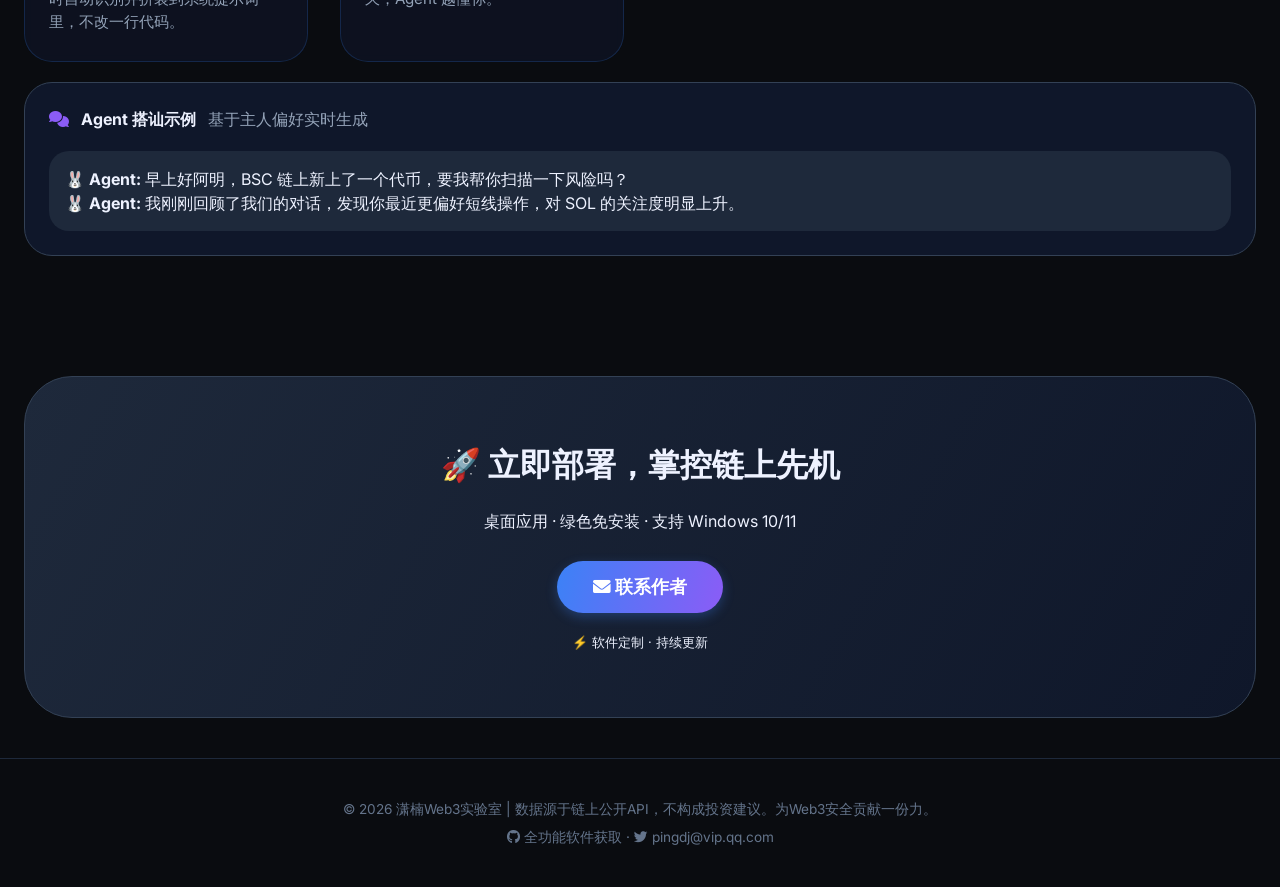
==== commit 9a0bdfb0: "Update contact information in footer and modal" ====
--- a/index.html
+++ b/index.html
@@ -634,7 +634,7 @@
 <footer>
     <div class="container">
         <p data-i18n="footer_copyright">© 2026 潇楠Web3实验室 | 数据源于链上公开API，不构成投资建议。为Web3安全贡献一份力。</p>
-        <p style="margin-top: 8px;" data-i18n="footer_contact"><i class="fab fa-github"></i> 软件获取 · <i class="fab fa-twitter"></i> pingdj@vip.qq.com         
+        <p style="margin-top: 8px;" data-i18n="footer_contact"><i class="fab fa-github"></i> 全功能软件获取 · <i class="fab fa-twitter"></i> pingdj@vip.qq.com         
 
     </div>
 </footer>
@@ -644,7 +644,7 @@
     <div class="modal-content">
         <h3><i class="fas fa-address-card"></i> <span data-i18n="modal_title">联系作者</span></h3>
         <p><i class="fas fa-envelope"></i> <span data-i18n="modal_email">邮箱：pingdj@vip.qq.com</span></p>
-        <p><i class="fab fa-weixin"></i> <span data-i18n="modal_wechat">微信：CaiLai246</span></p>
+        <p><i class="fab fa-weixin"></i> <span data-i18n="modal_wechat">微信：JuBaoPen246</span></p>
         <button class="close-modal" id="closeContactModal" data-i18n="modal_close">关闭</button>
     </div>
 </div>
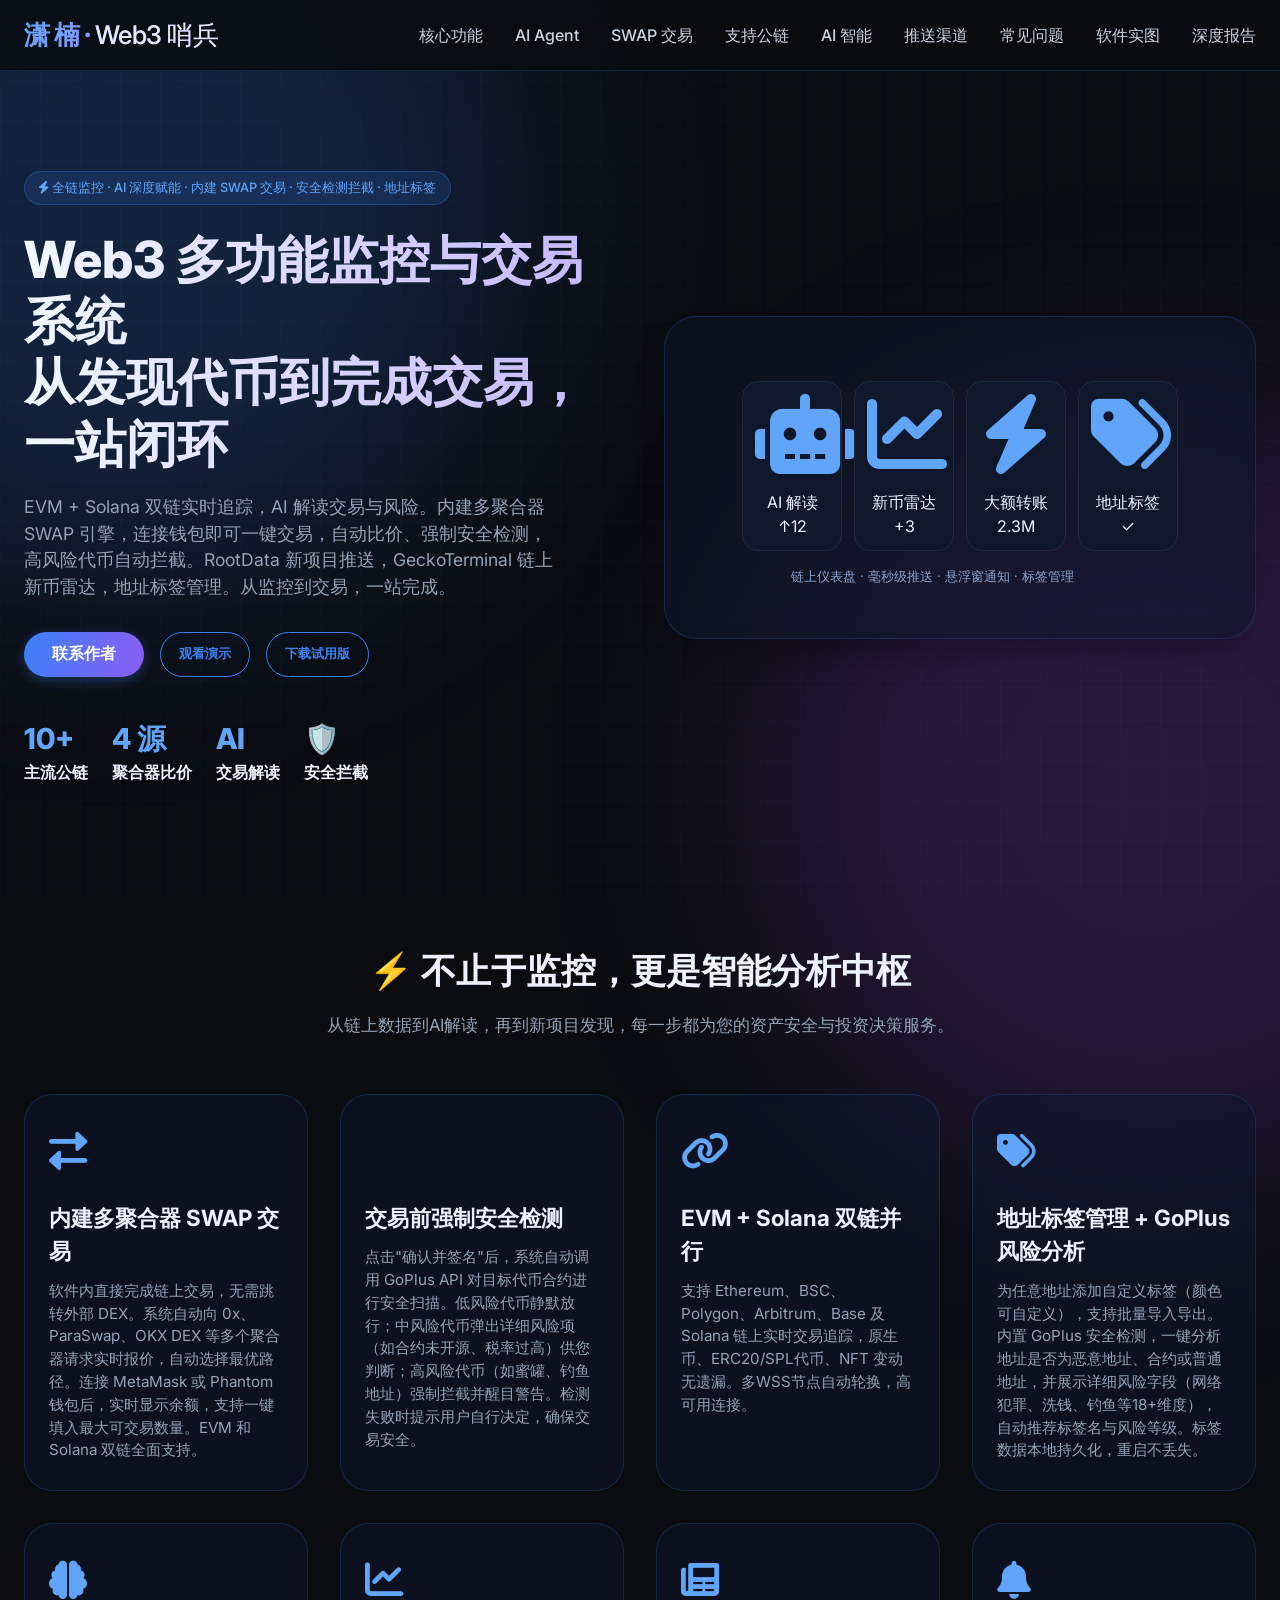
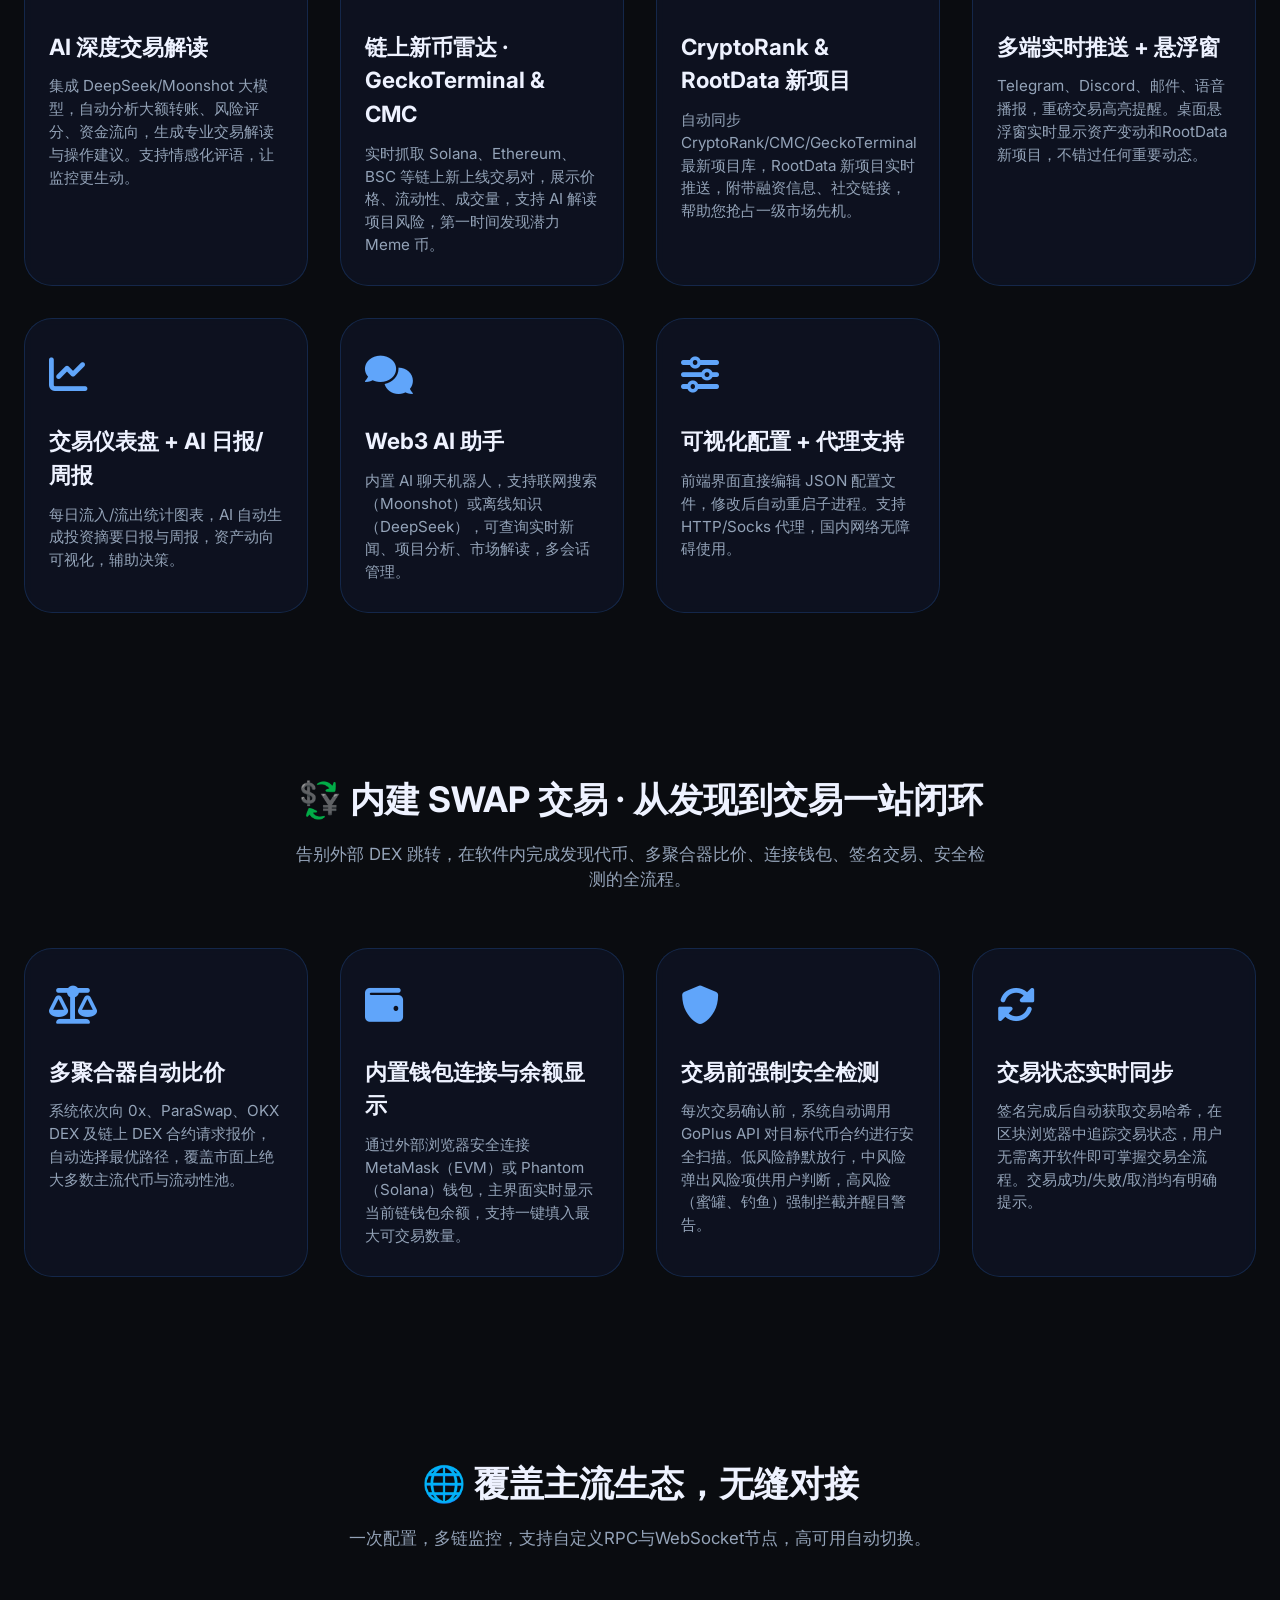
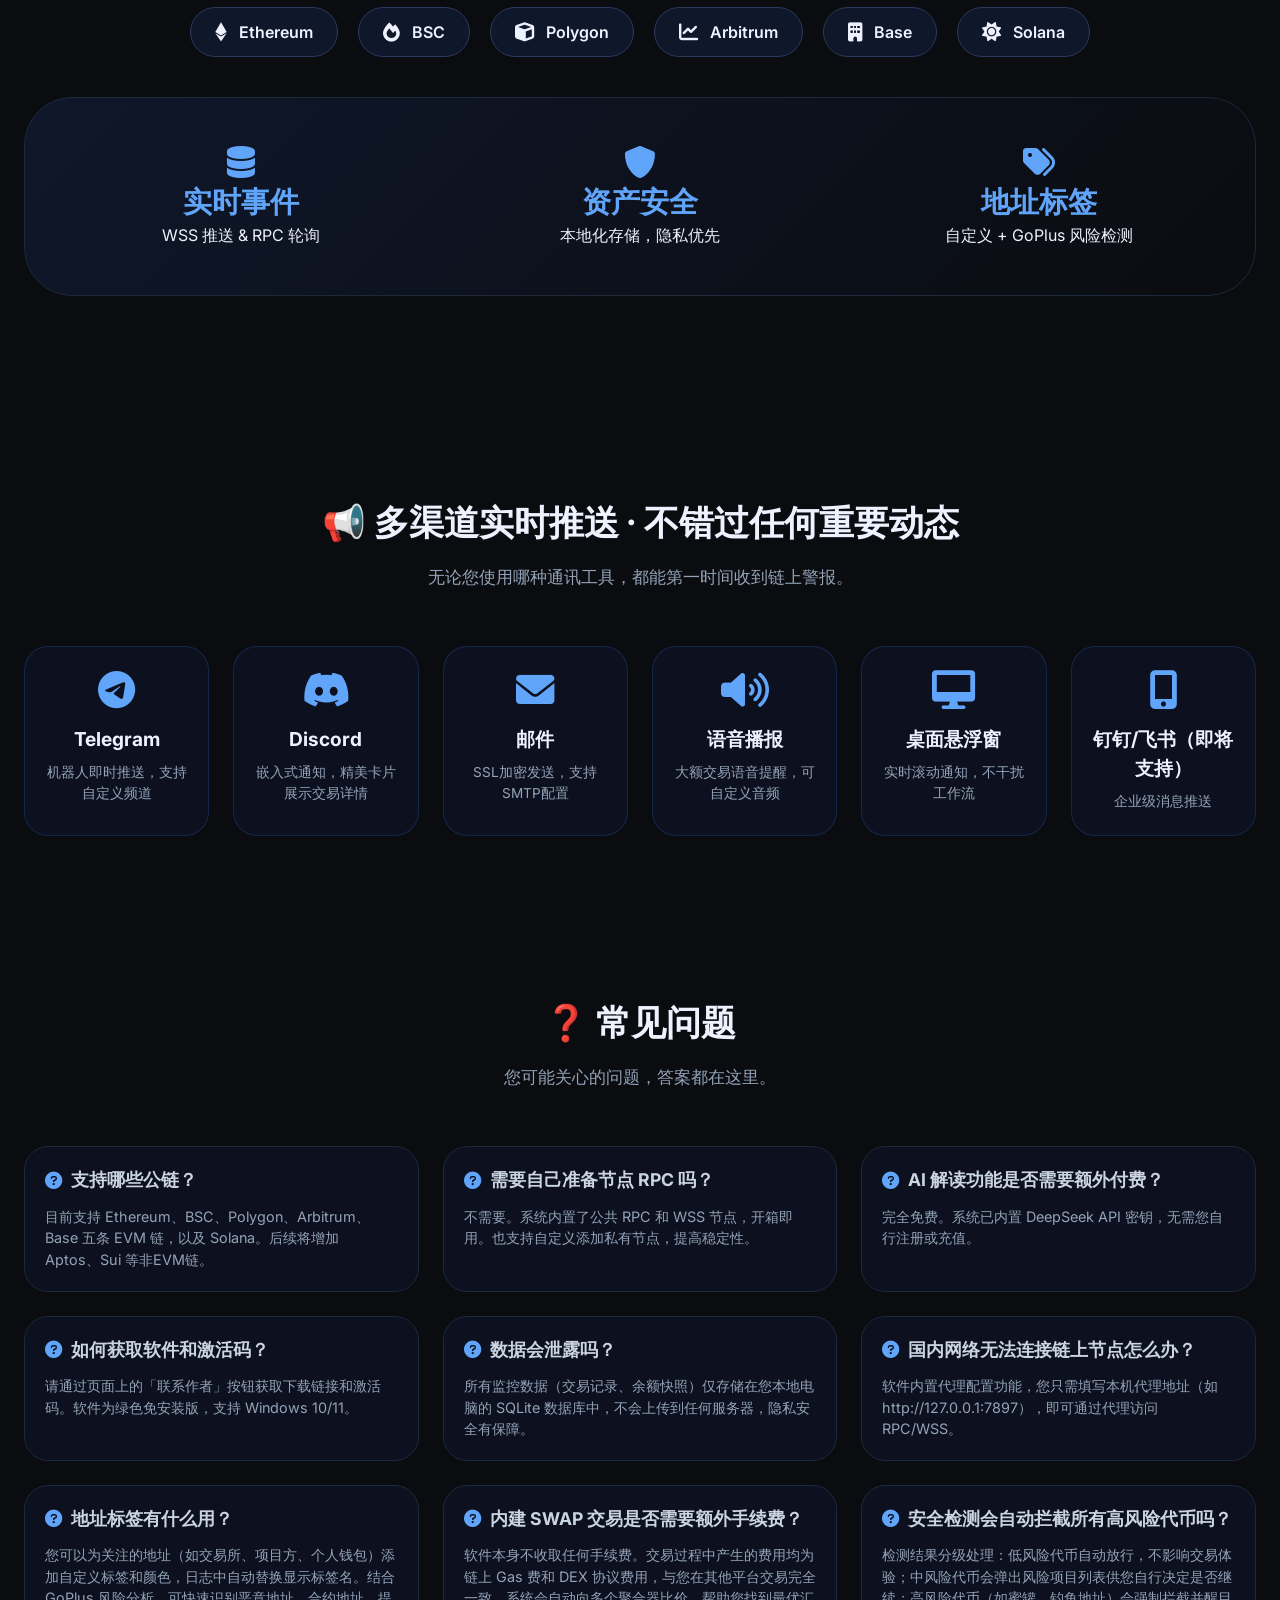
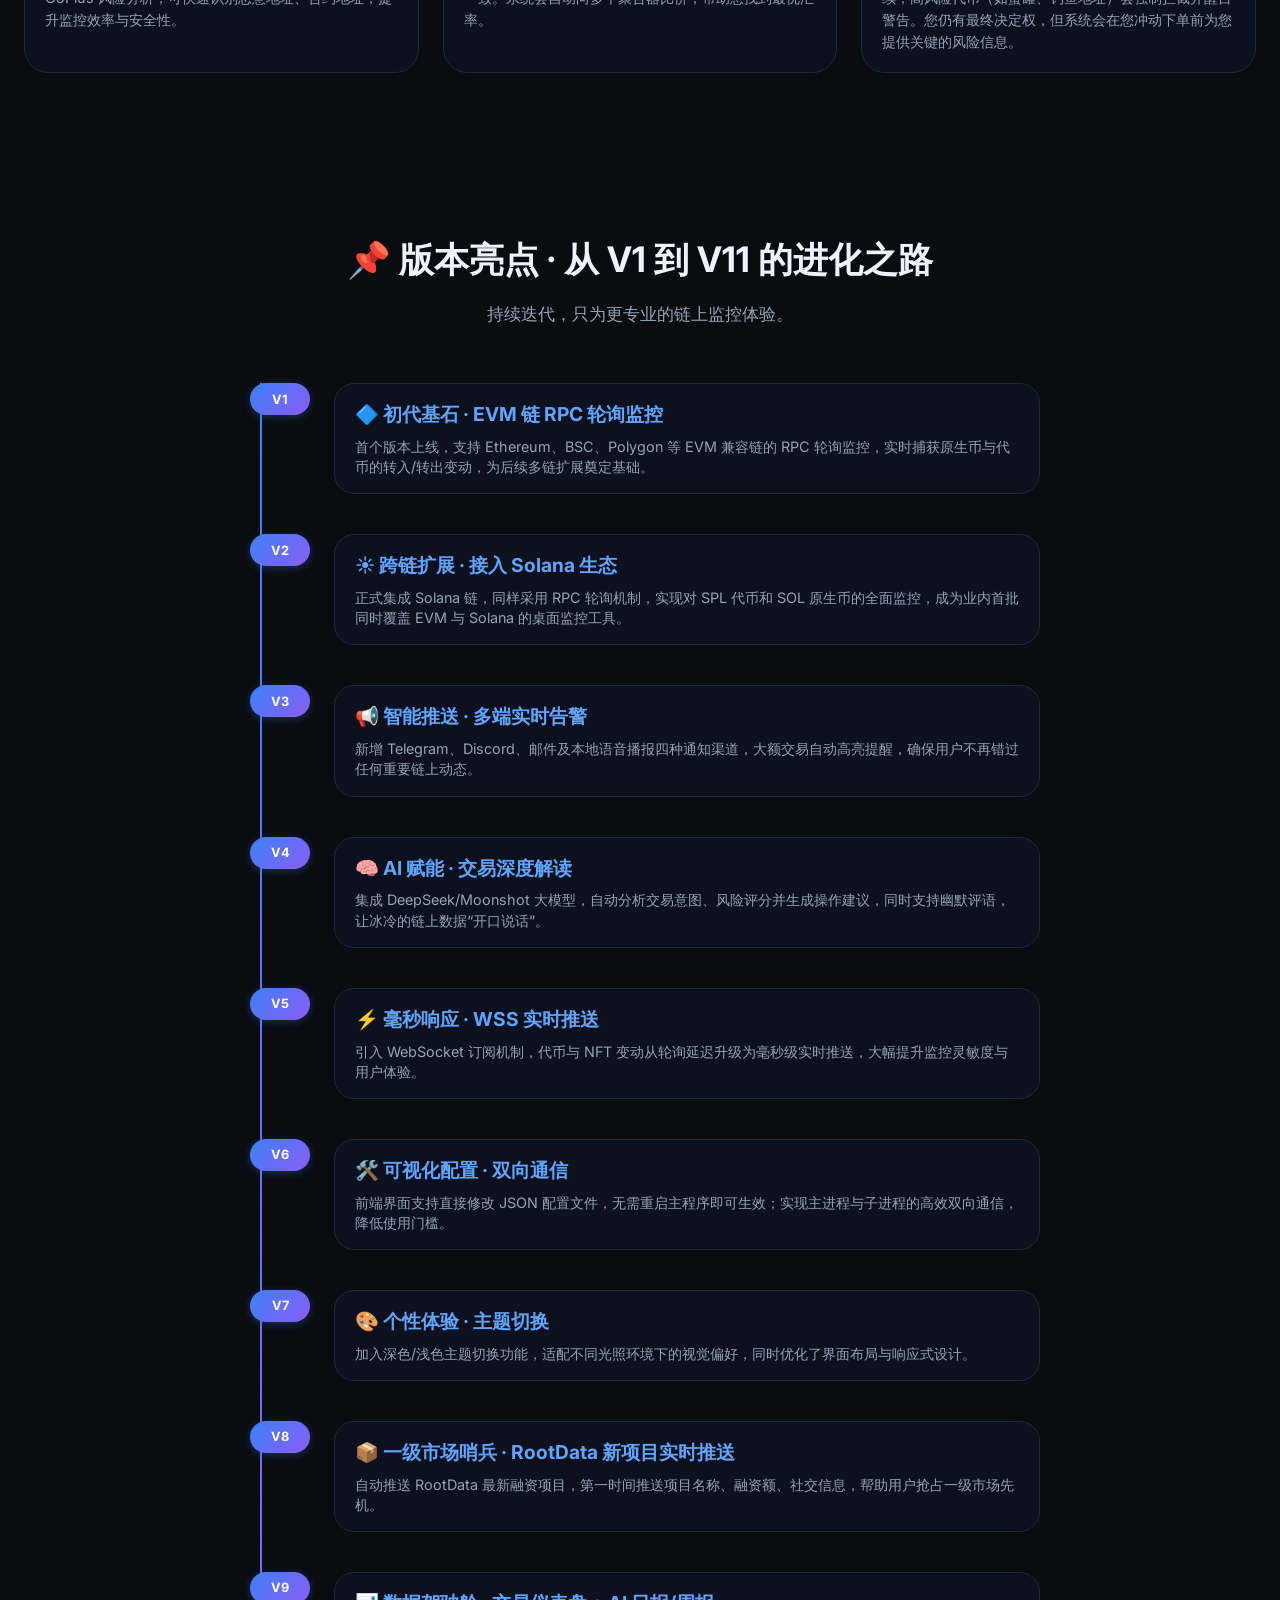
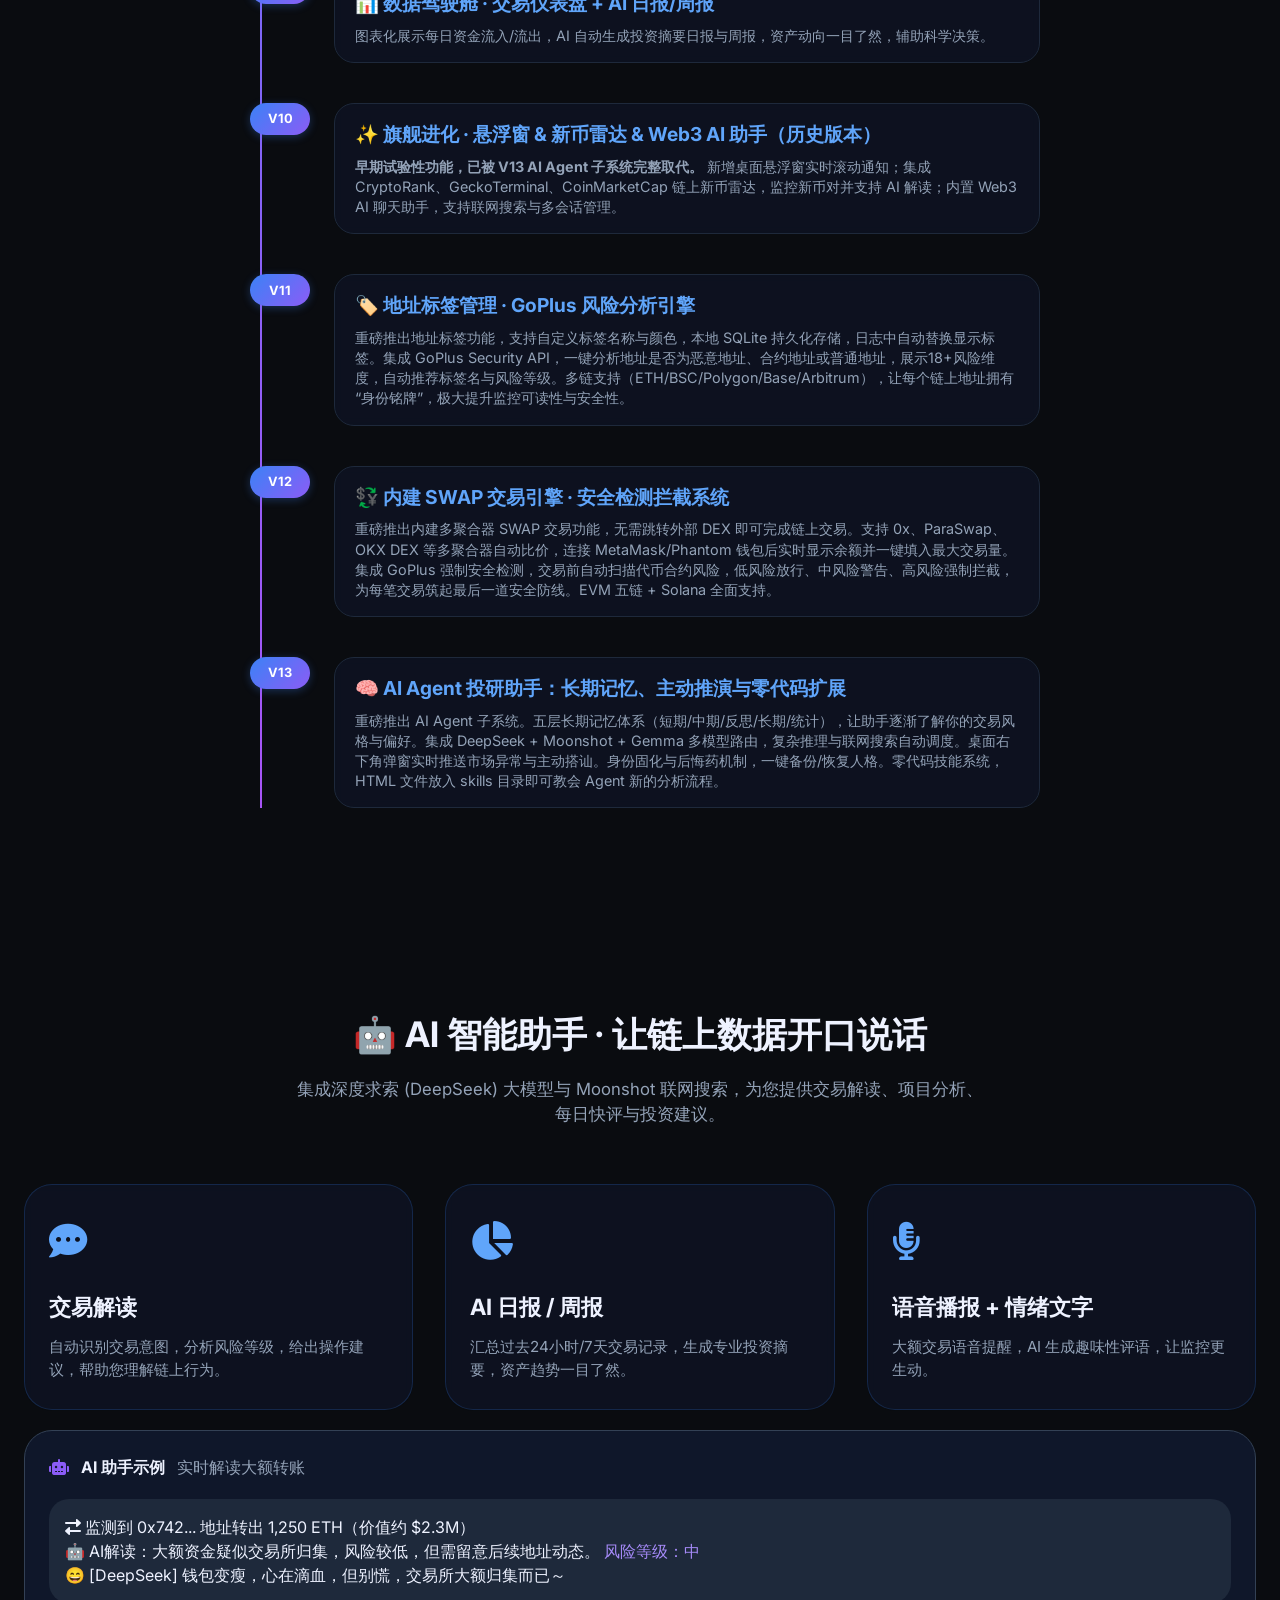
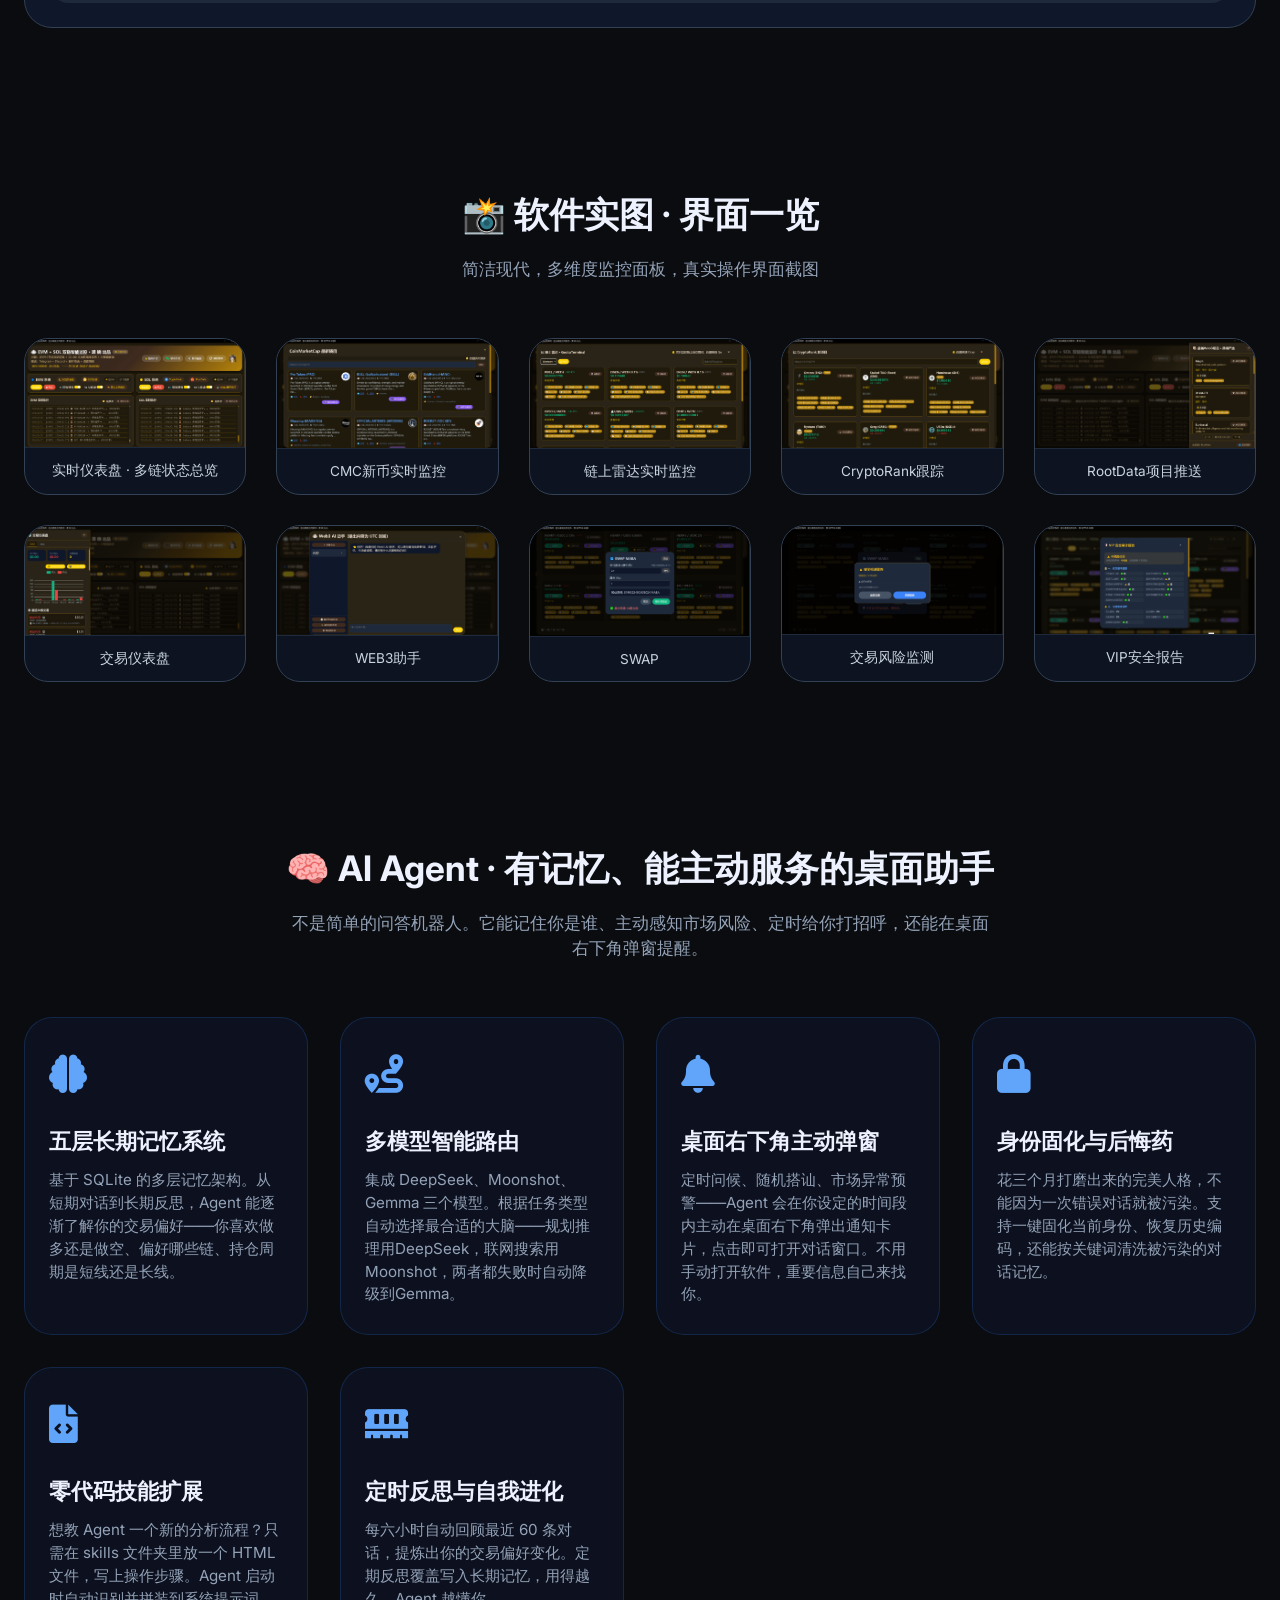
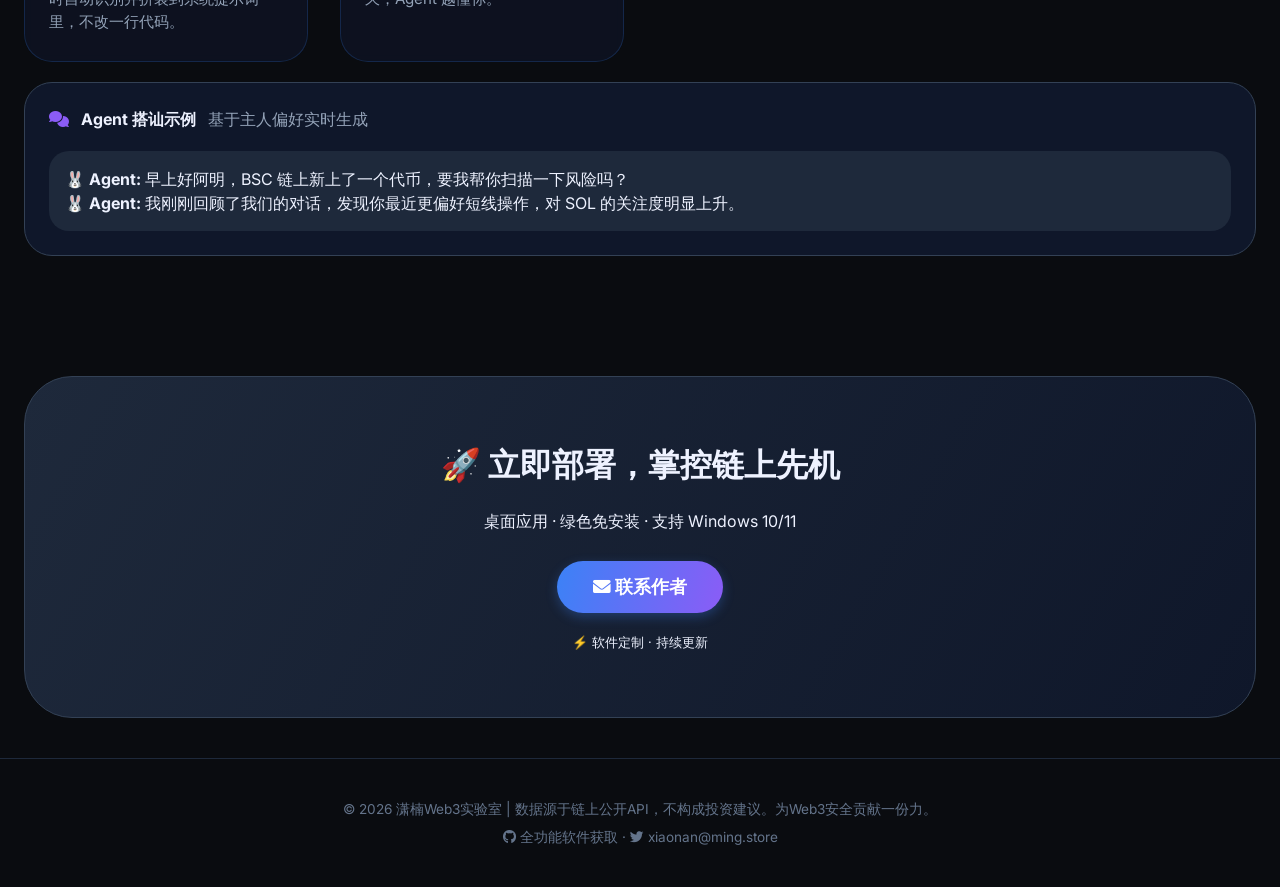
==== commit f86166cd: "Update email contact information in index.html" ====
--- a/index.html
+++ b/index.html
@@ -47,7 +47,7 @@
       "author": {
         "@type": "Person",
         "name": "潇 楠 Web3实验室",
-        "email": "pingdj@vip.qq.com"
+        "email": "xiaonan@ming.store"
       },
       "keywords": "Web3监控,链上交易监控,多链监控系统,AI交易解读,内建SWAP,多聚合器交易,去中心化交易,链上交易终端,强制安全检测,GoPlus风险分析,代币安全检测,Solana监控,EVM监控,链上预警,新币雷达,地址标签",
       "featureList": [
@@ -634,7 +634,7 @@
 <footer>
     <div class="container">
         <p data-i18n="footer_copyright">© 2026 潇楠Web3实验室 | 数据源于链上公开API，不构成投资建议。为Web3安全贡献一份力。</p>
-        <p style="margin-top: 8px;" data-i18n="footer_contact"><i class="fab fa-github"></i> 全功能软件获取 · <i class="fab fa-twitter"></i> pingdj@vip.qq.com         
+        <p style="margin-top: 8px;" data-i18n="footer_contact"><i class="fab fa-github"></i> 全功能软件获取 · <i class="fab fa-twitter"></i> xiaonan@ming.store         
 
     </div>
 </footer>
@@ -643,7 +643,7 @@
 <div id="contactModal" class="modal">
     <div class="modal-content">
         <h3><i class="fas fa-address-card"></i> <span data-i18n="modal_title">联系作者</span></h3>
-        <p><i class="fas fa-envelope"></i> <span data-i18n="modal_email">邮箱：pingdj@vip.qq.com</span></p>
+        <p><i class="fas fa-envelope"></i> <span data-i18n="modal_email">邮箱：xiaonan@ming.store</span></p>
         <p><i class="fab fa-weixin"></i> <span data-i18n="modal_wechat">微信：JuBaoPen246</span></p>
         <button class="close-modal" id="closeContactModal" data-i18n="modal_close">关闭</button>
     </div>
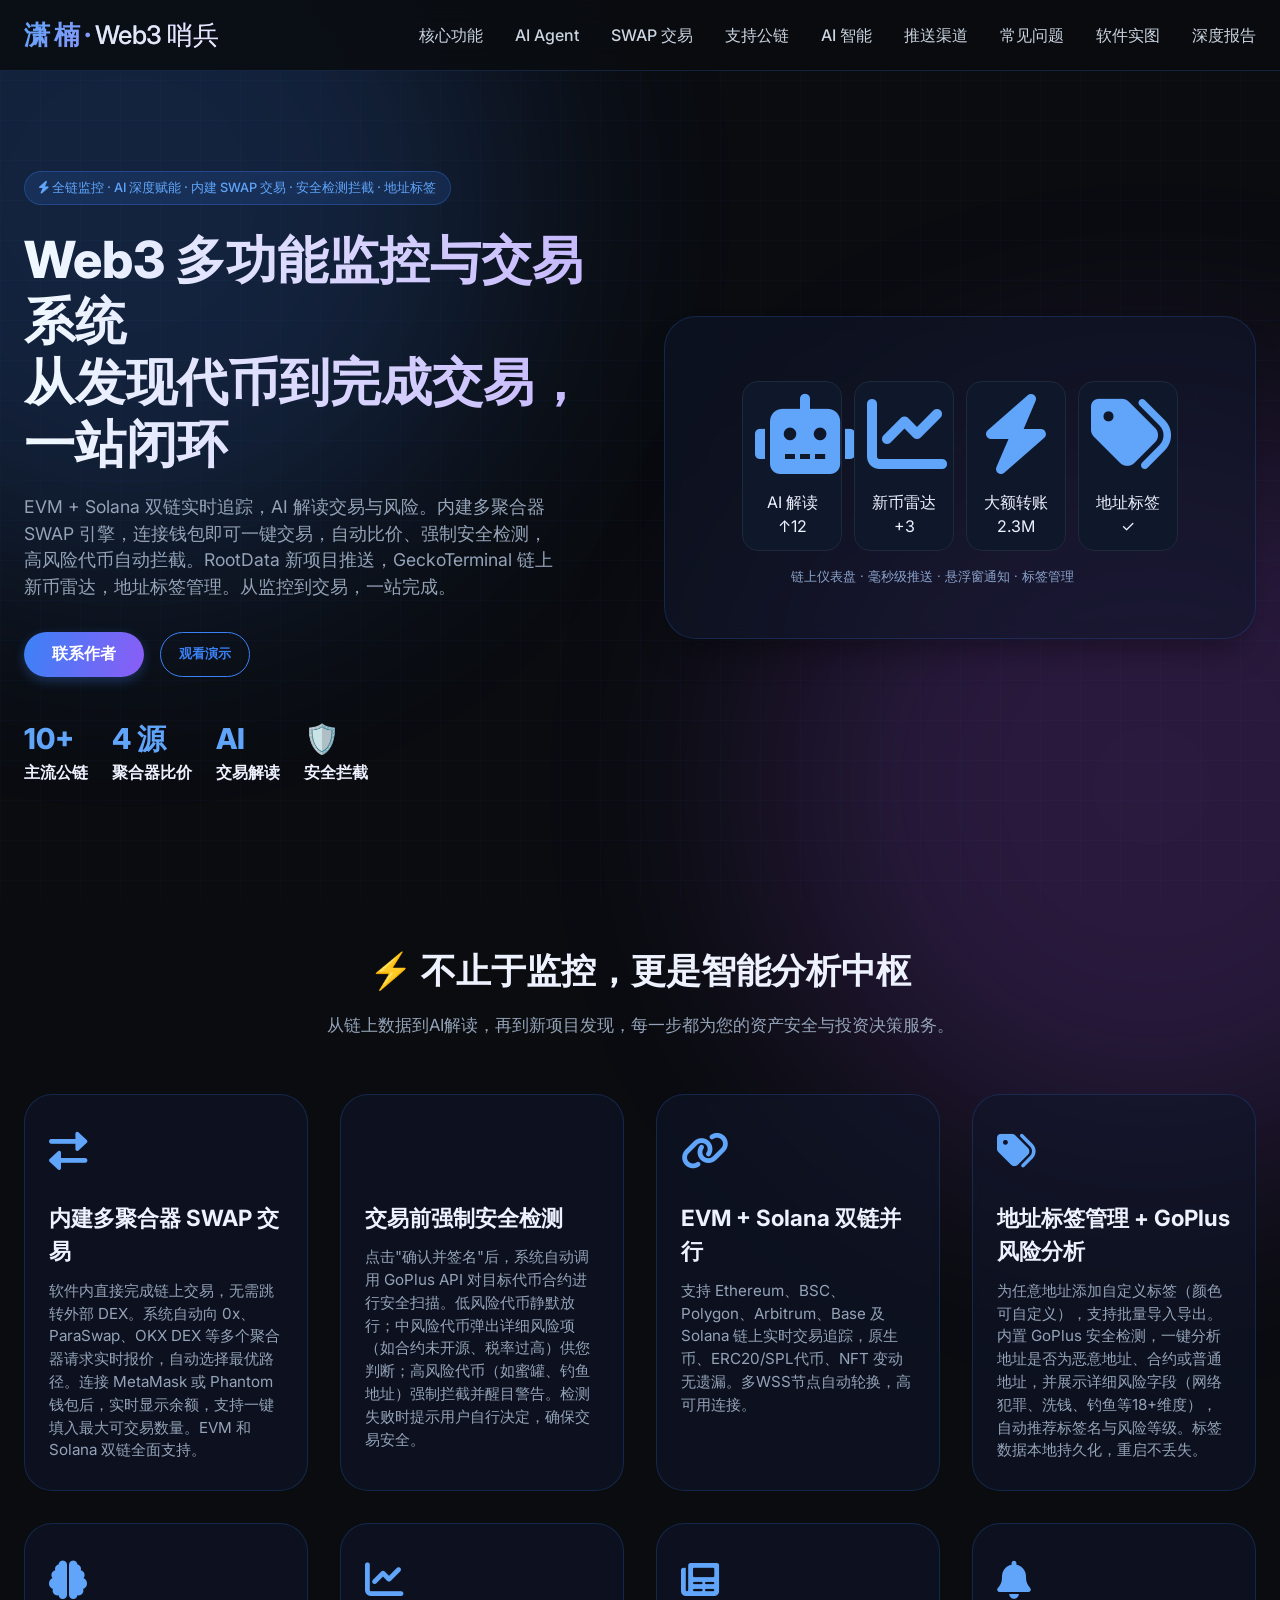
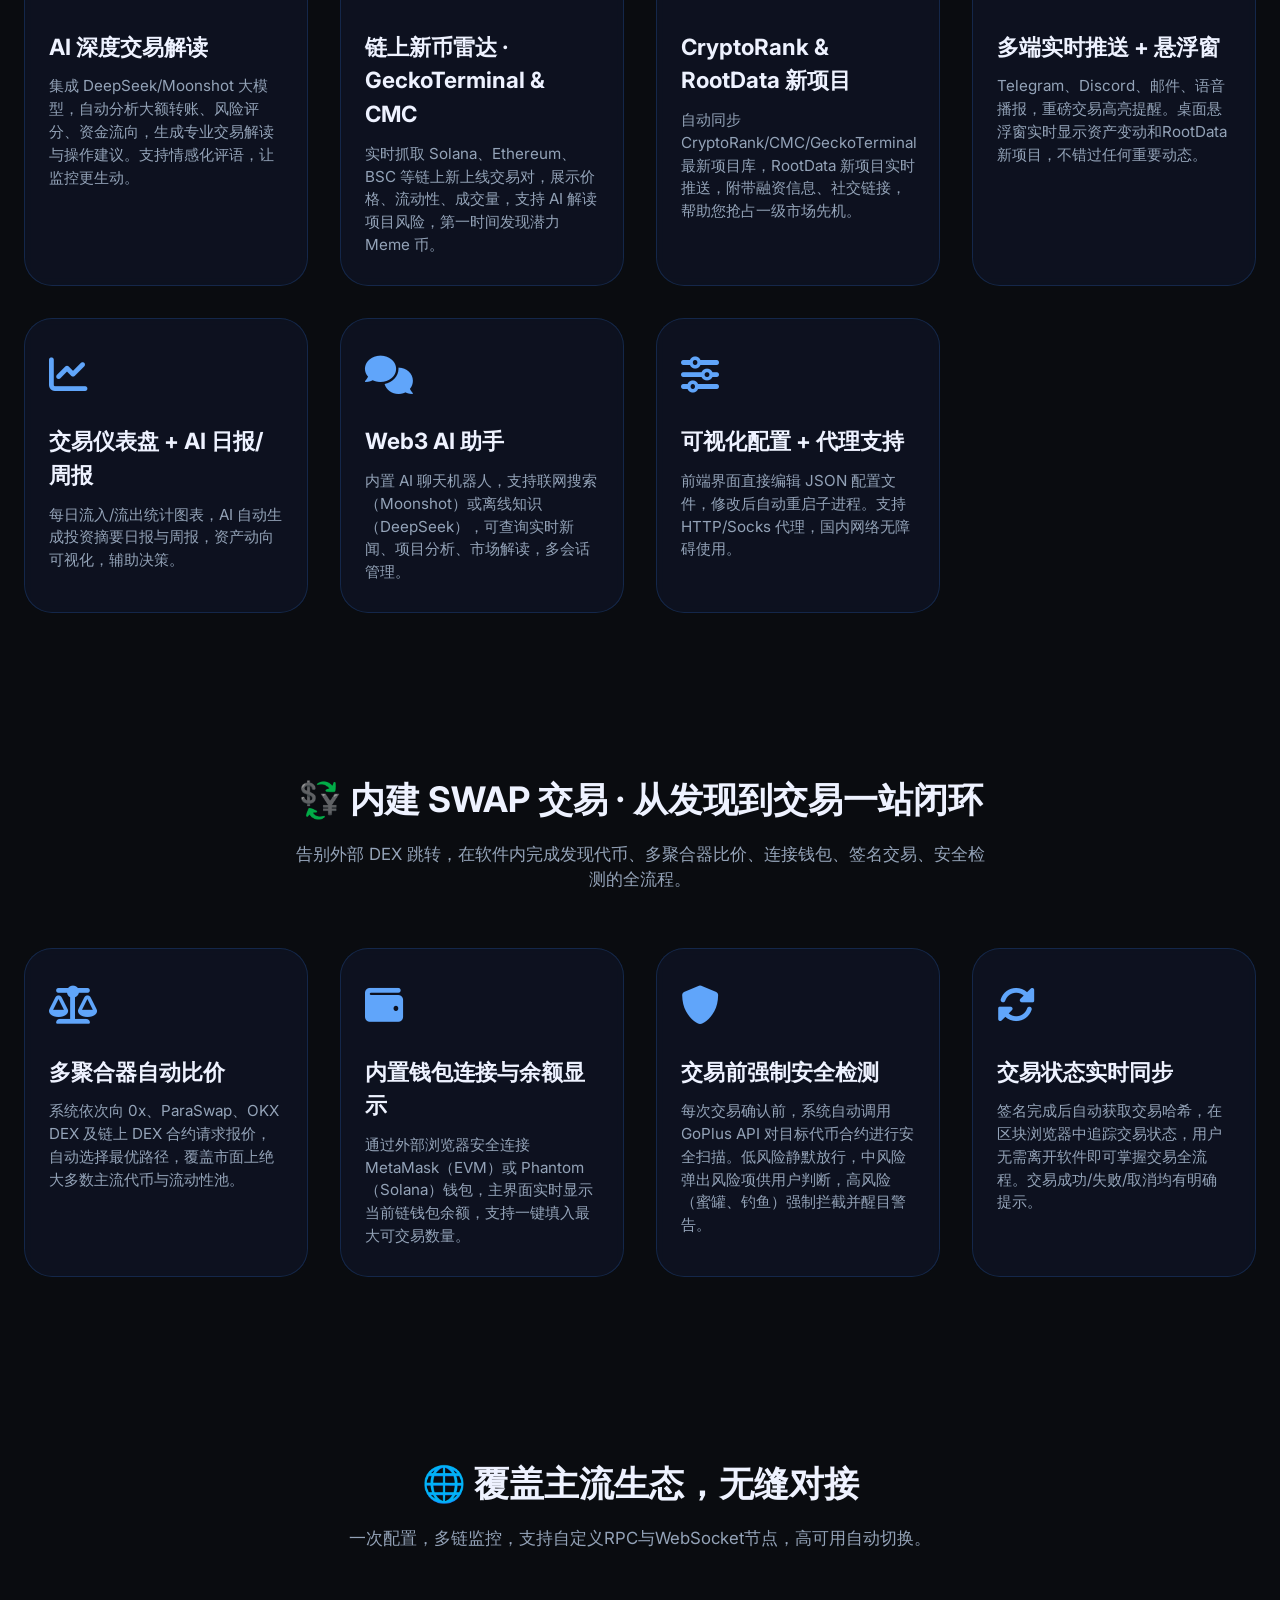
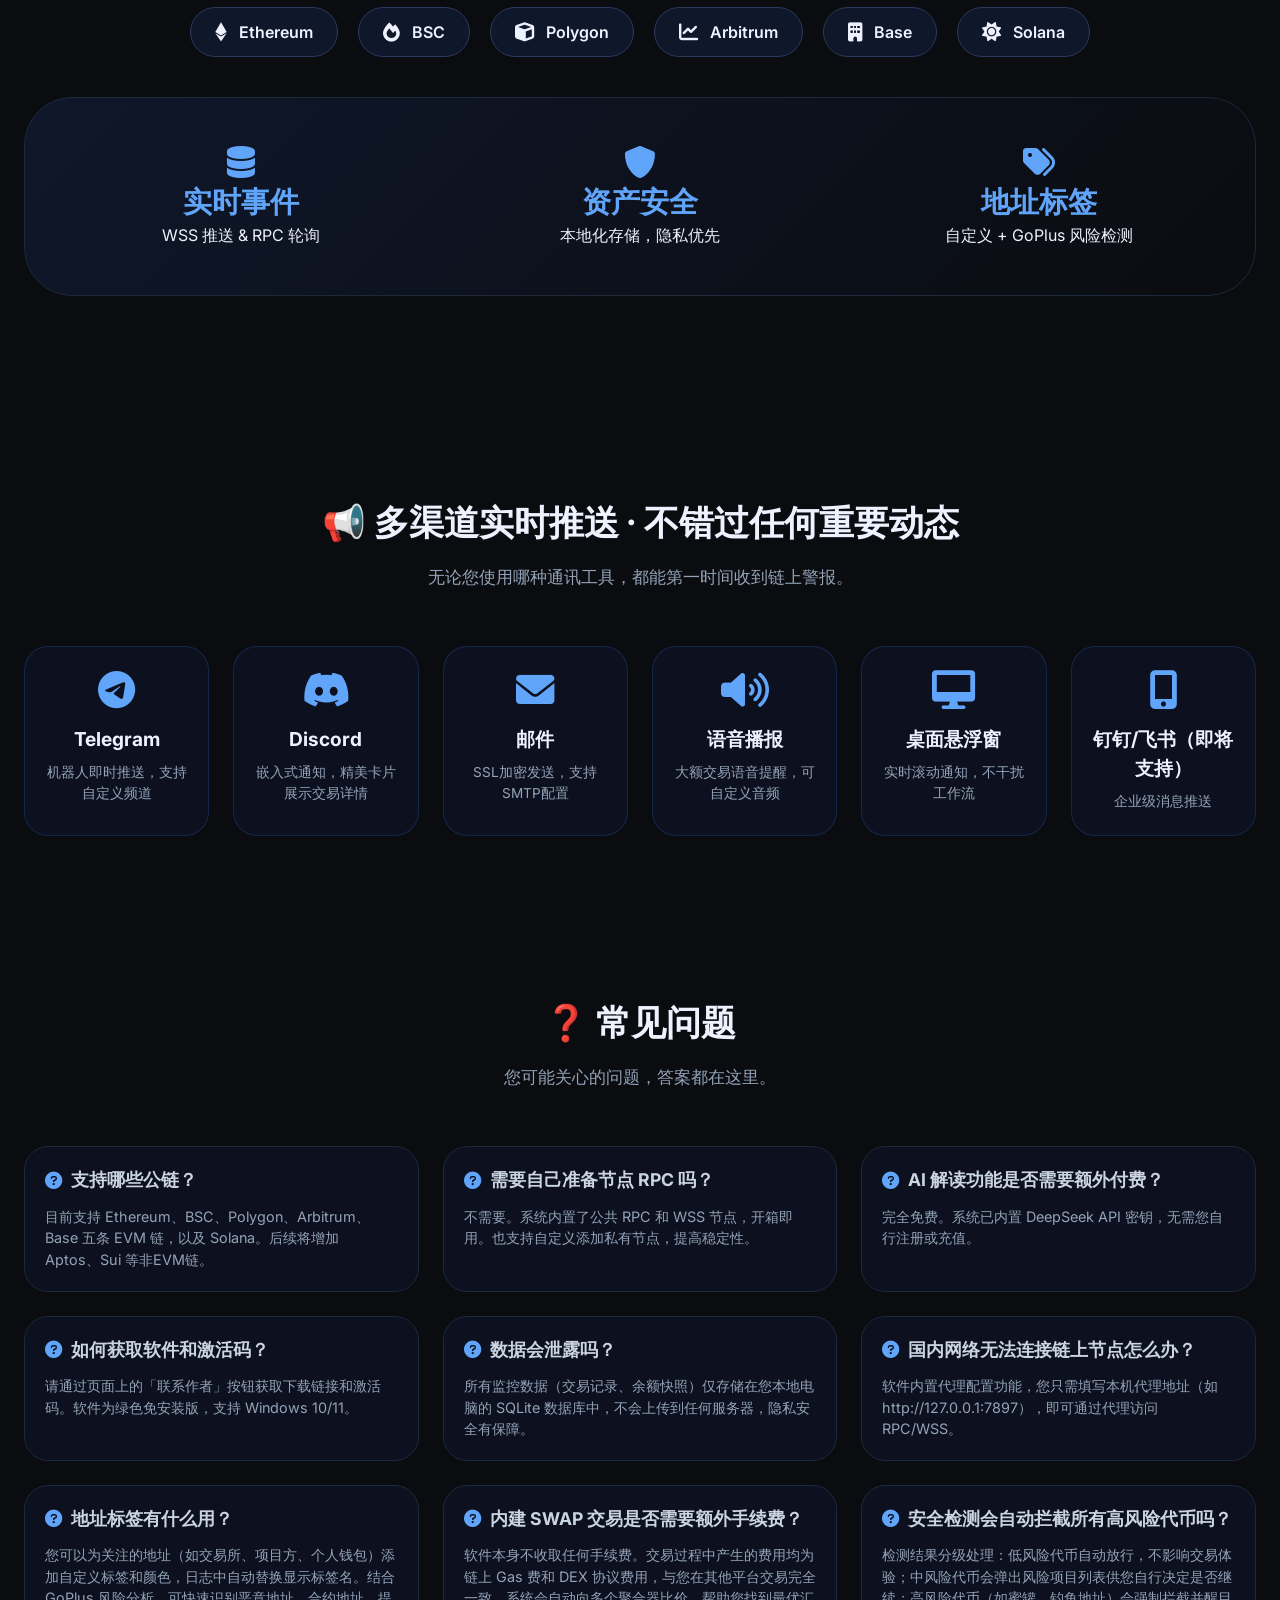
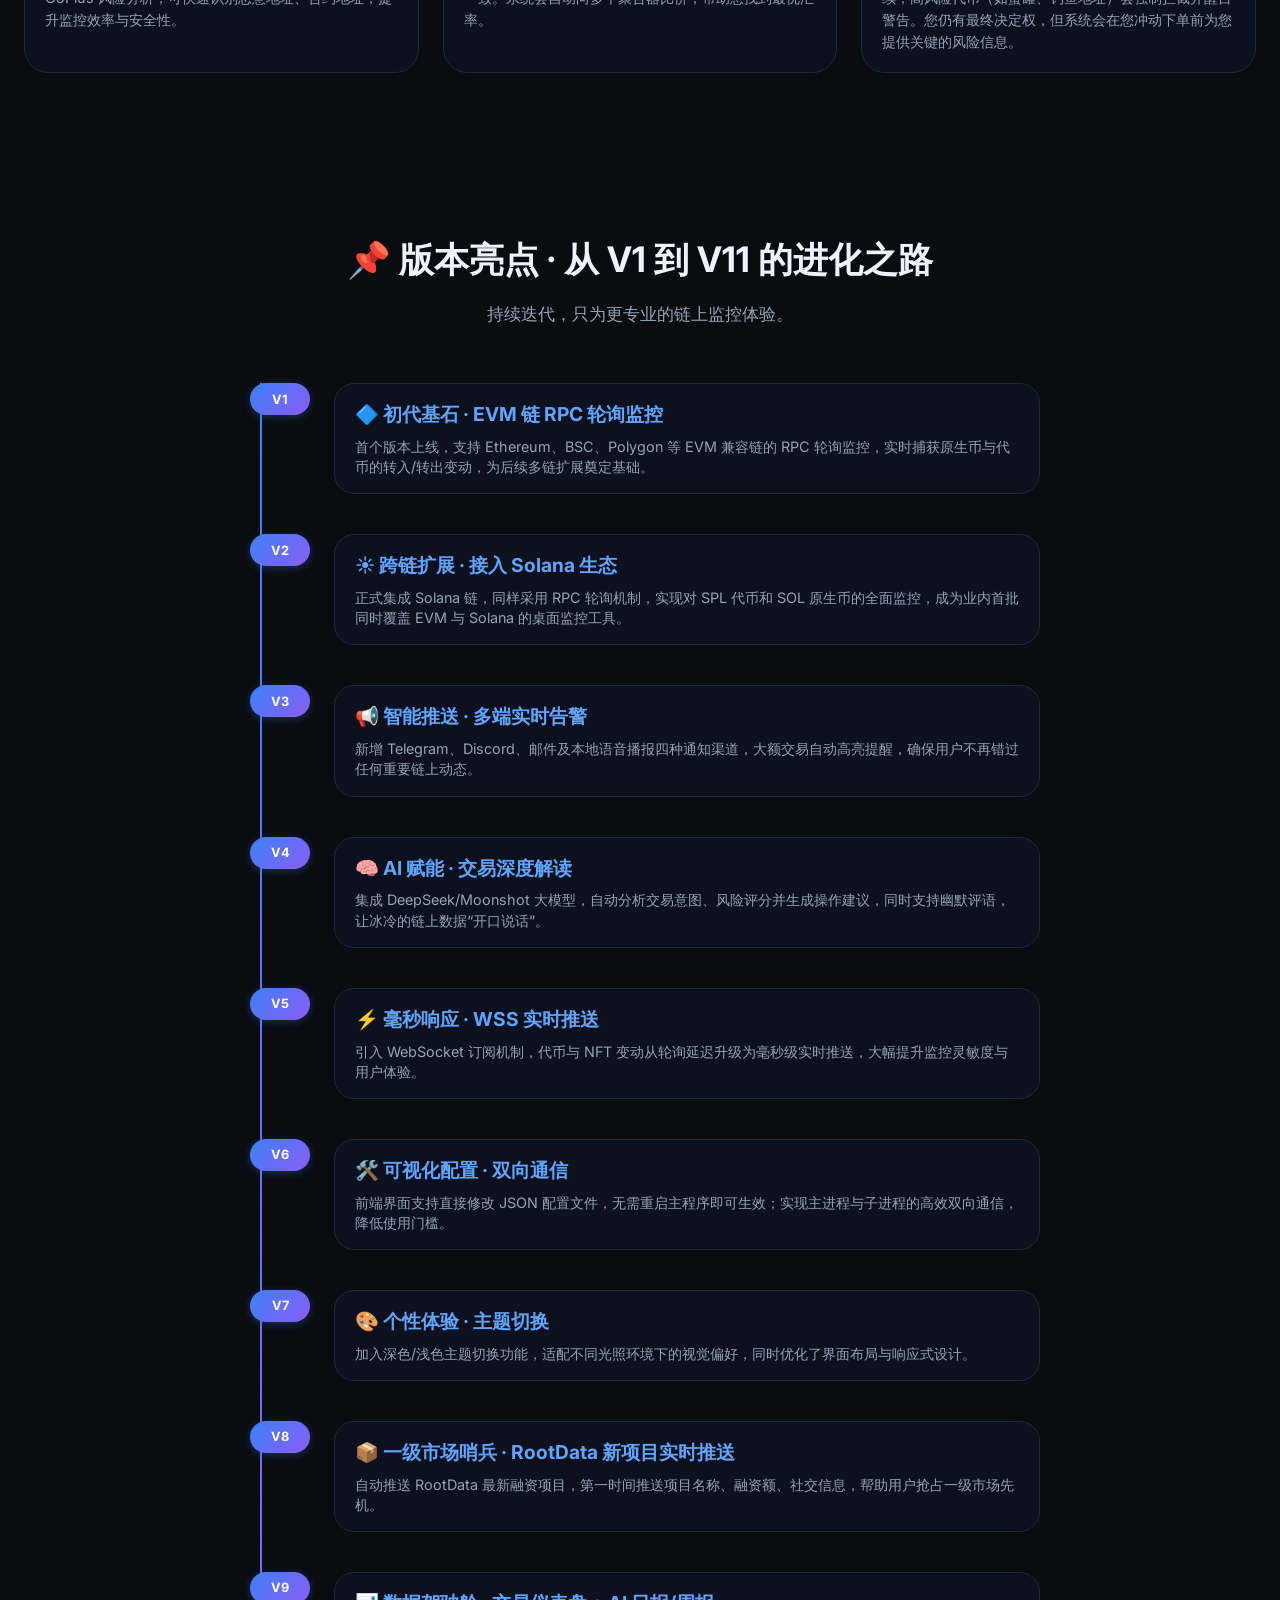
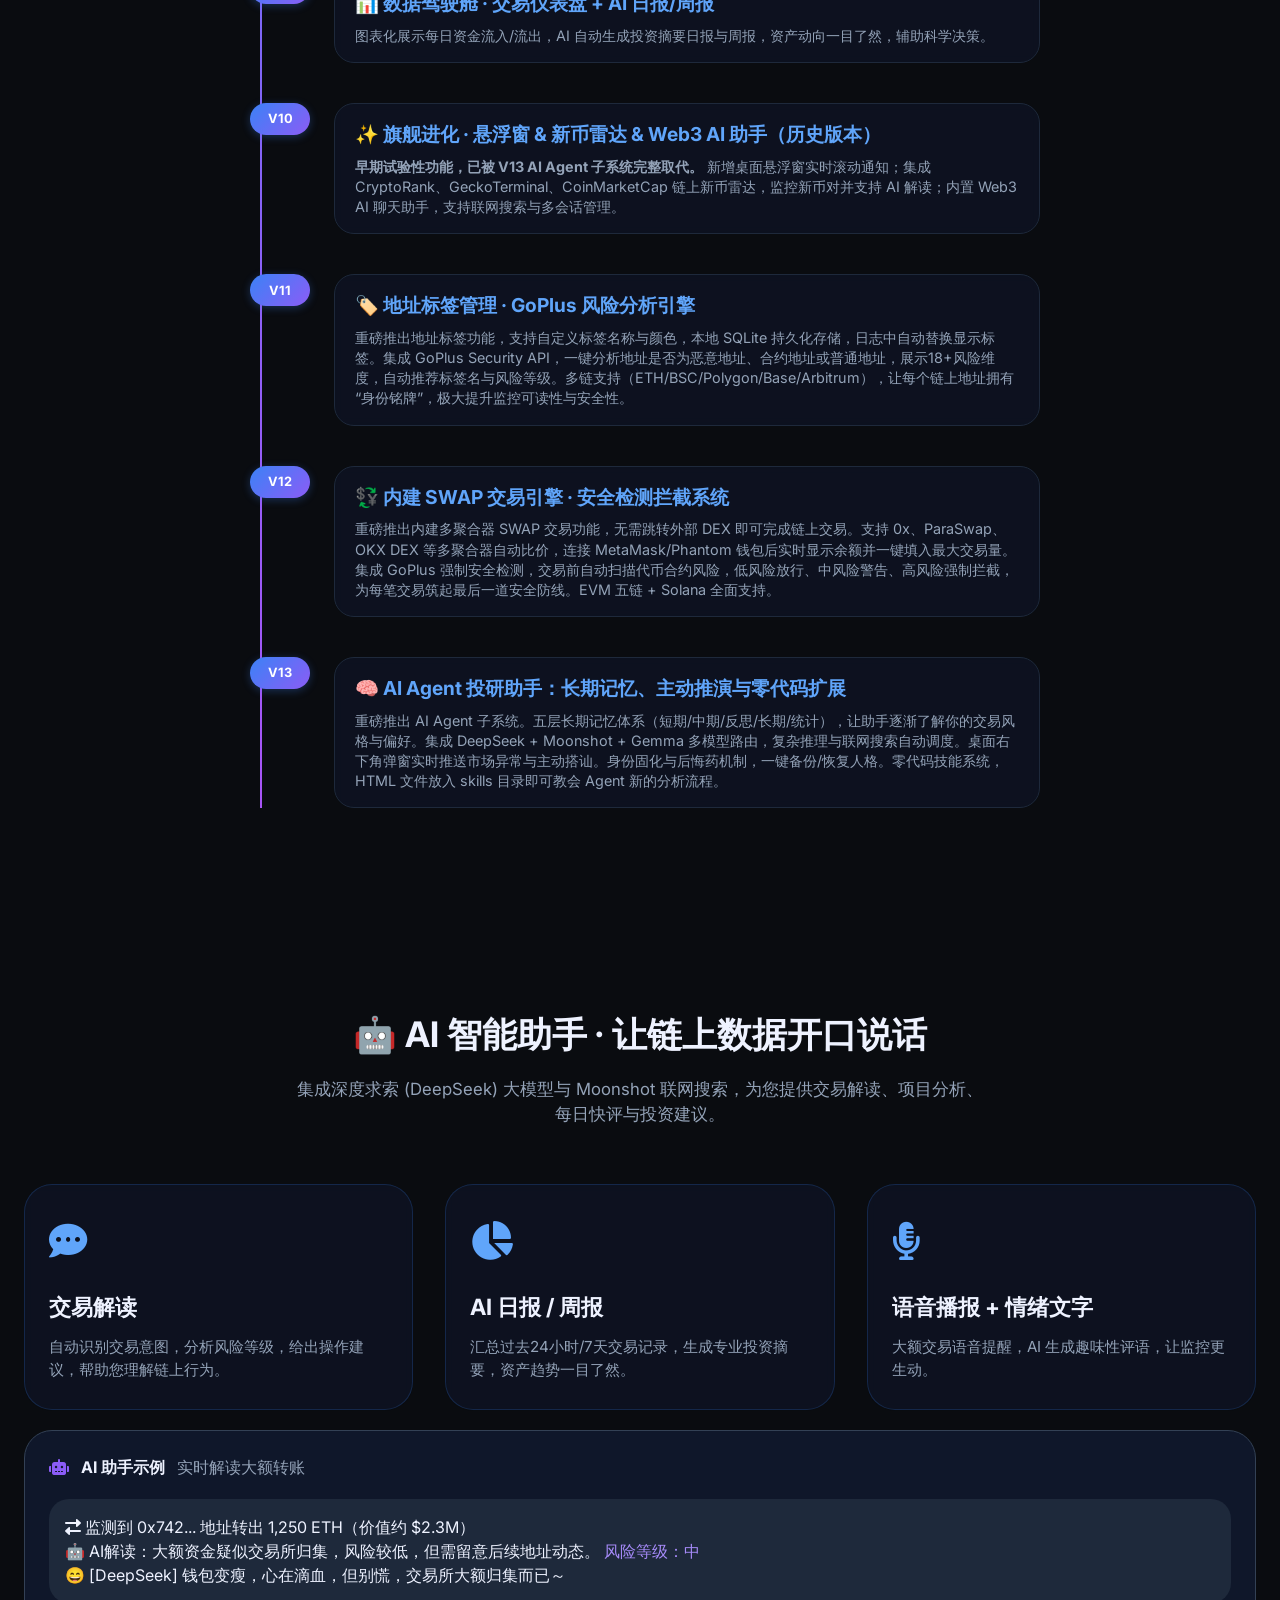
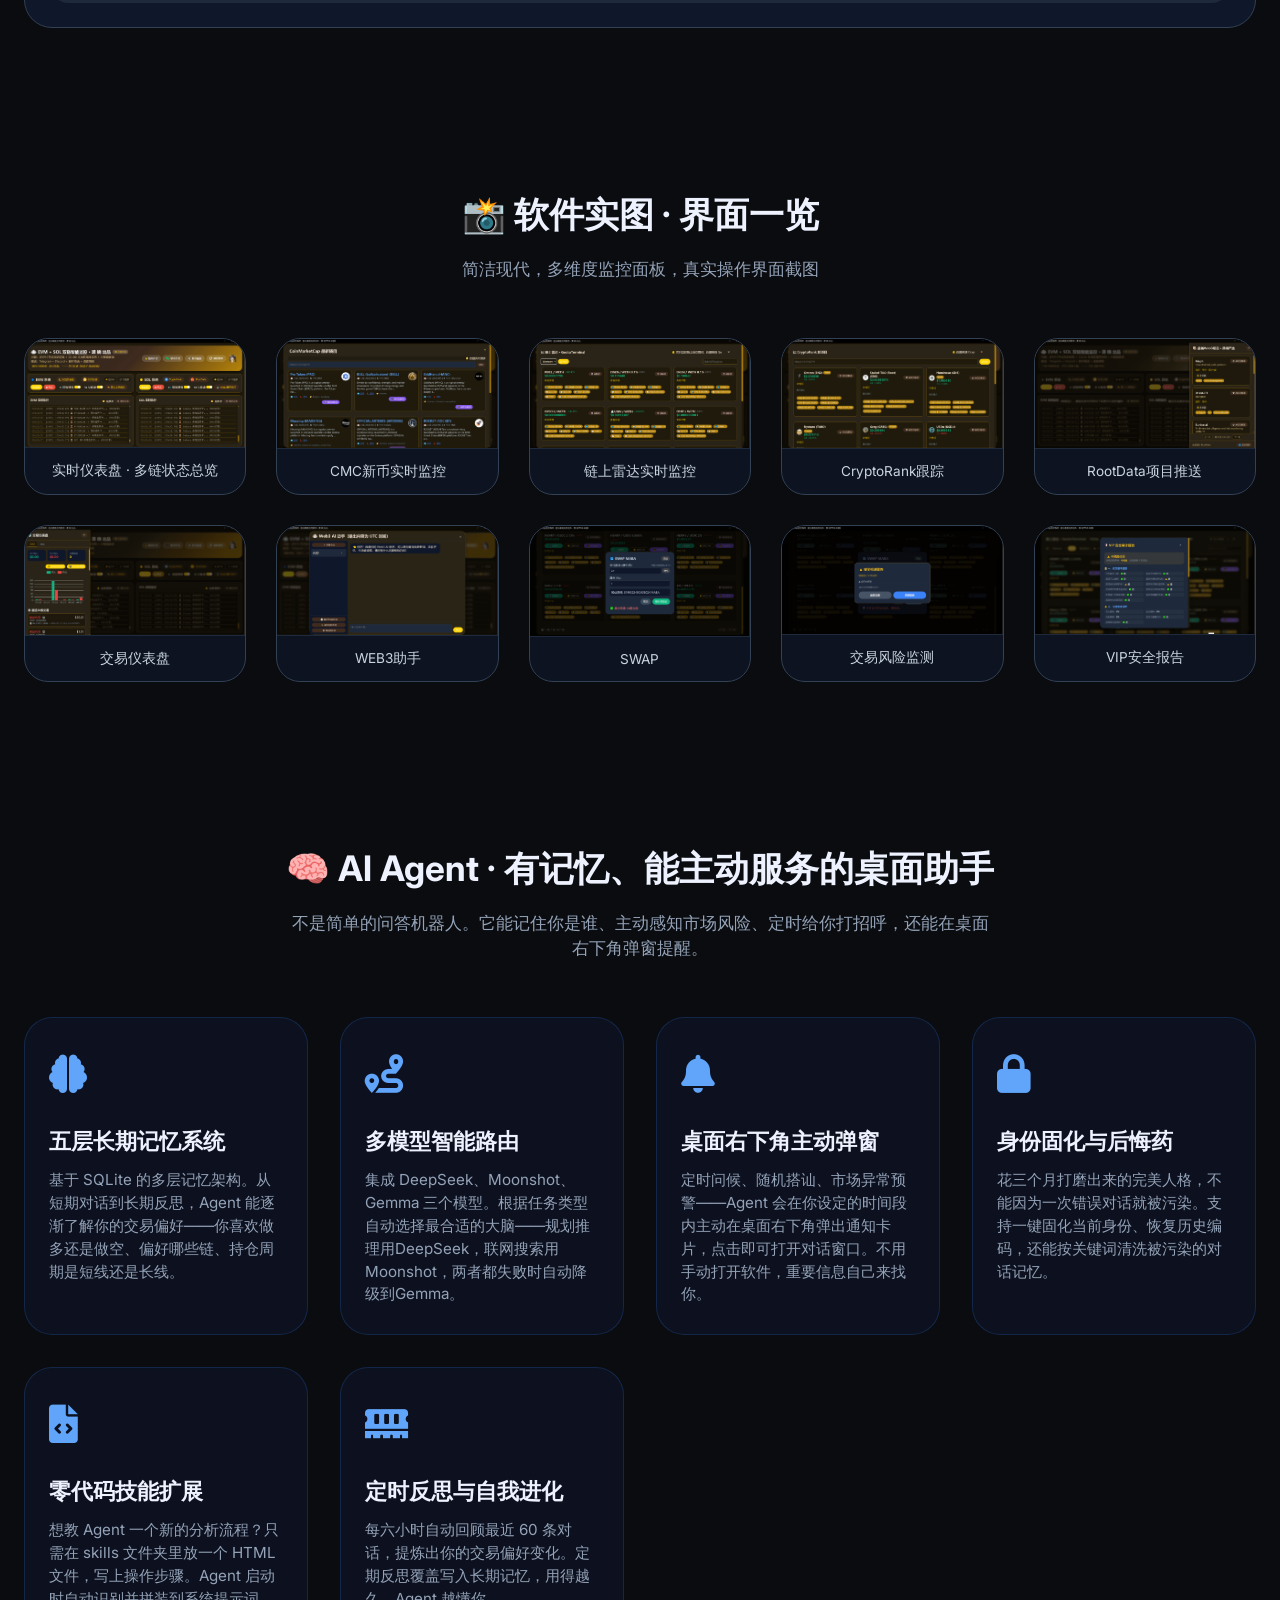
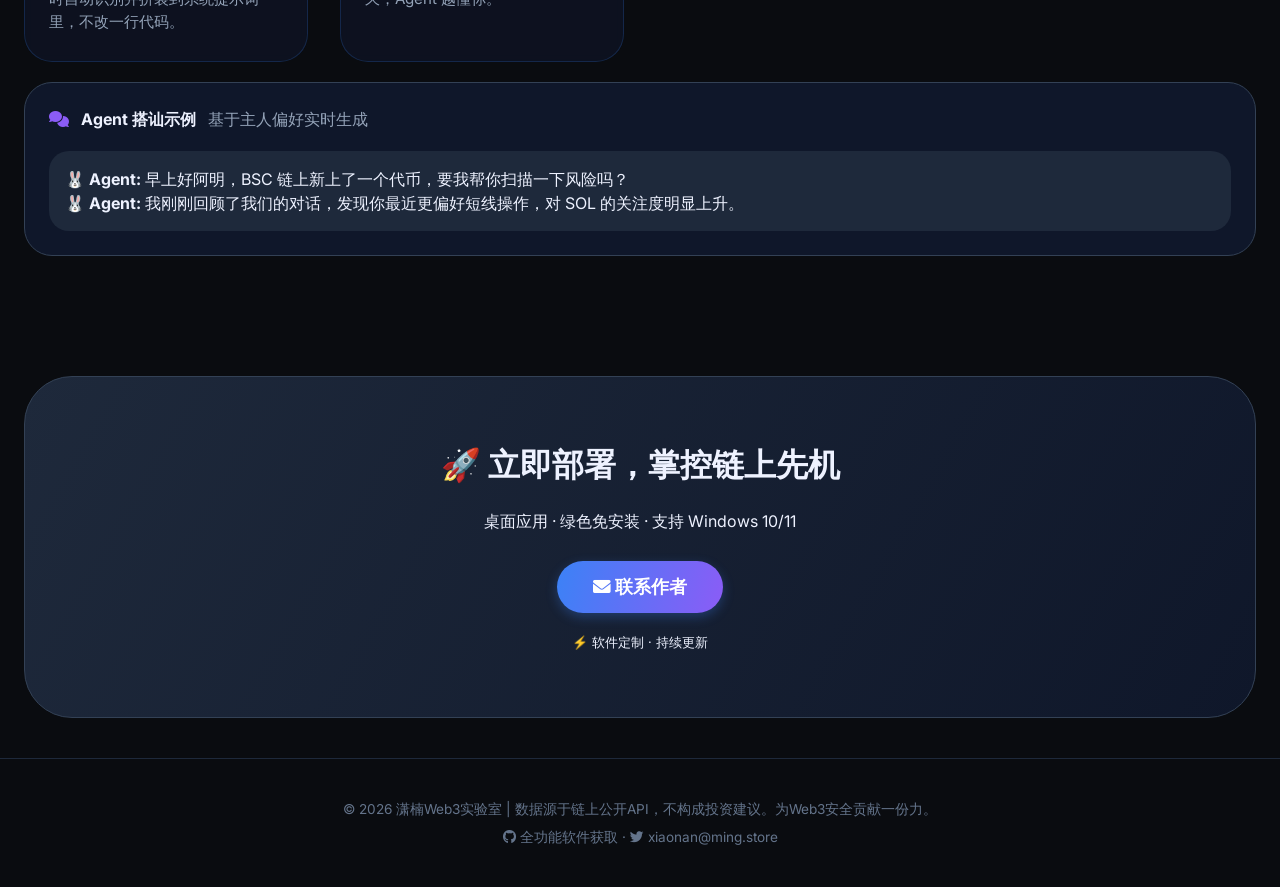
==== commit 6b1dd0c1: "Remove download trial button from index.html Removed the download trial button from the hero section" ====
--- a/index.html
+++ b/index.html
@@ -166,7 +166,6 @@
             <div class="hero-buttons">
                 <button class="btn-primary" id="heroContactBtn" data-i18n="hero_contact">联系作者</button>
                 <button class="btn-outline" id="learnMoreBtn" data-i18n="hero_demo">观看演示</button>
-                <button class="btn-outline" id="downloadTrialBtn" data-i18n="hero_download_trial" onclick="window.open('https://github.com/pingdj/Web3/releases/tag/web3', '_blank')">下载试用版</button>
             </div>
 <div class="hero-stats">
     <div class="stat"><span class="stat-number">10+</span><br><span data-i18n="hero_stat1">主流公链</span></div>
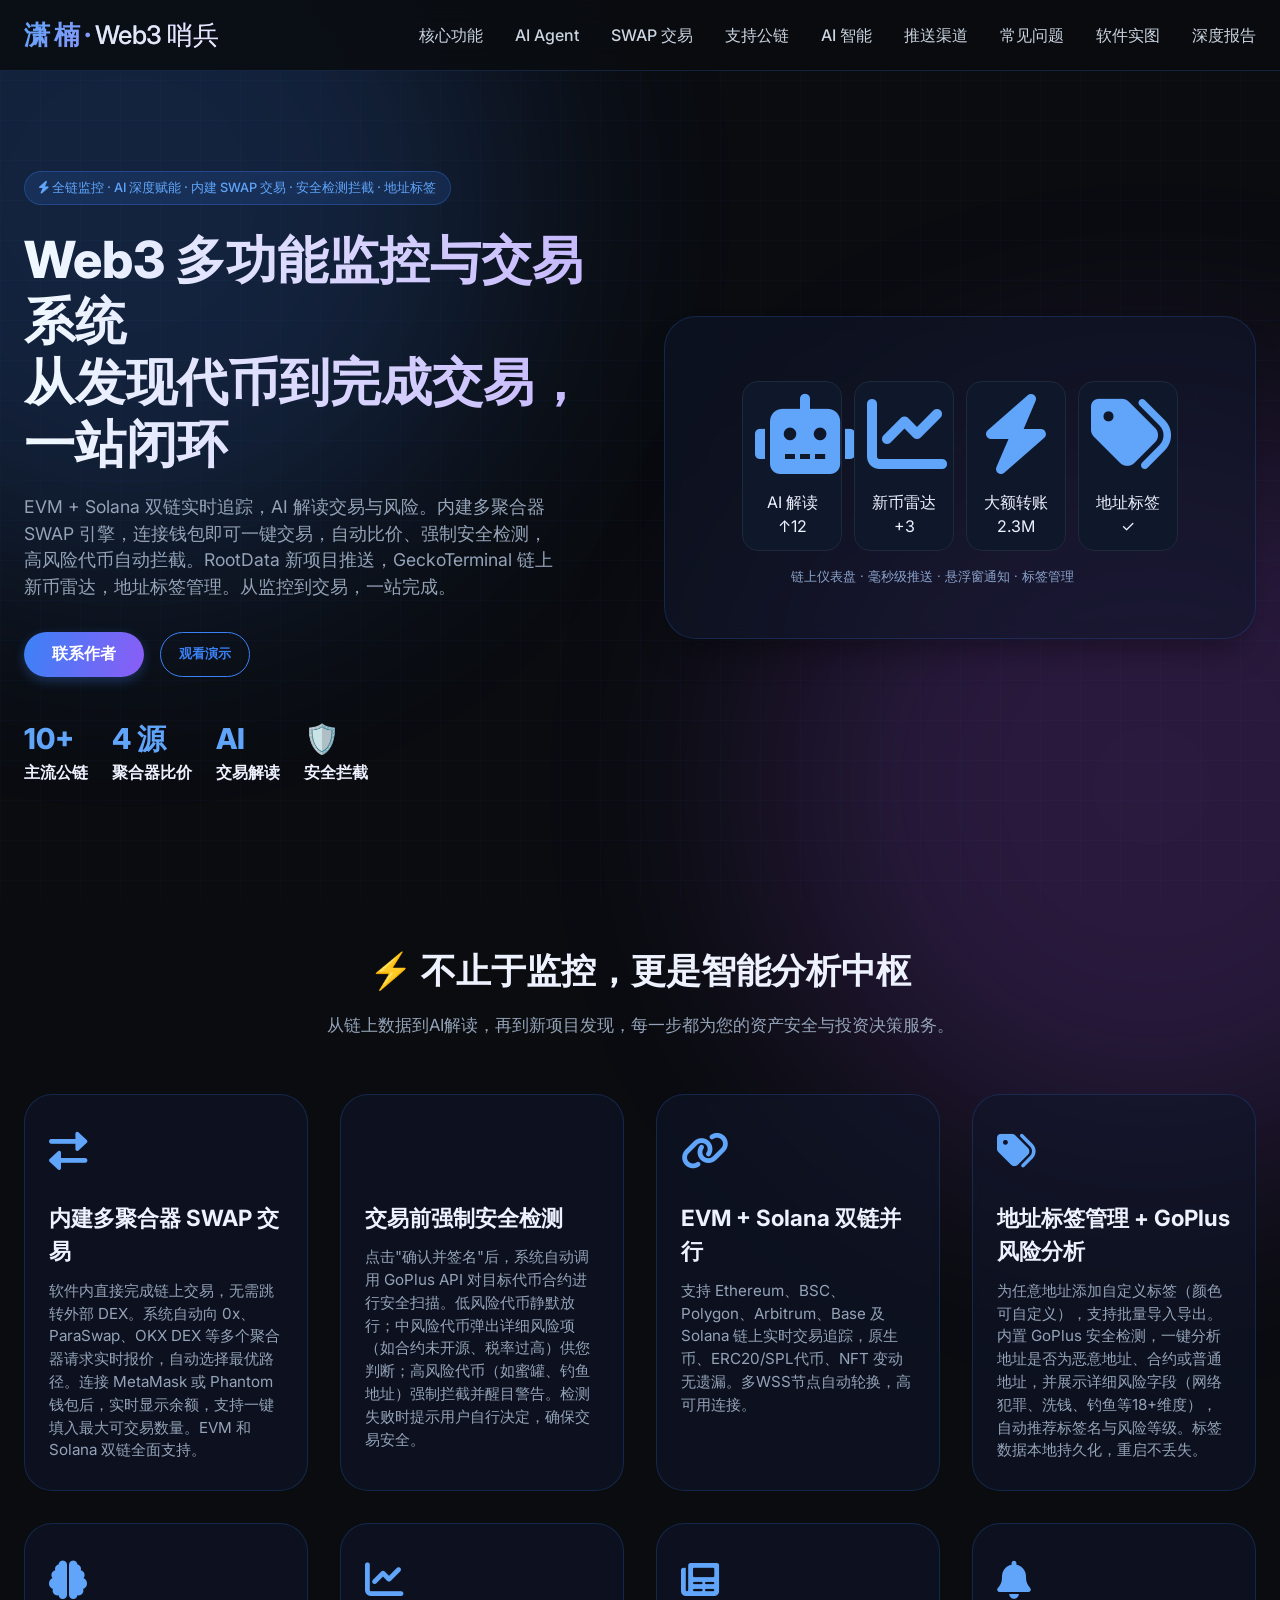
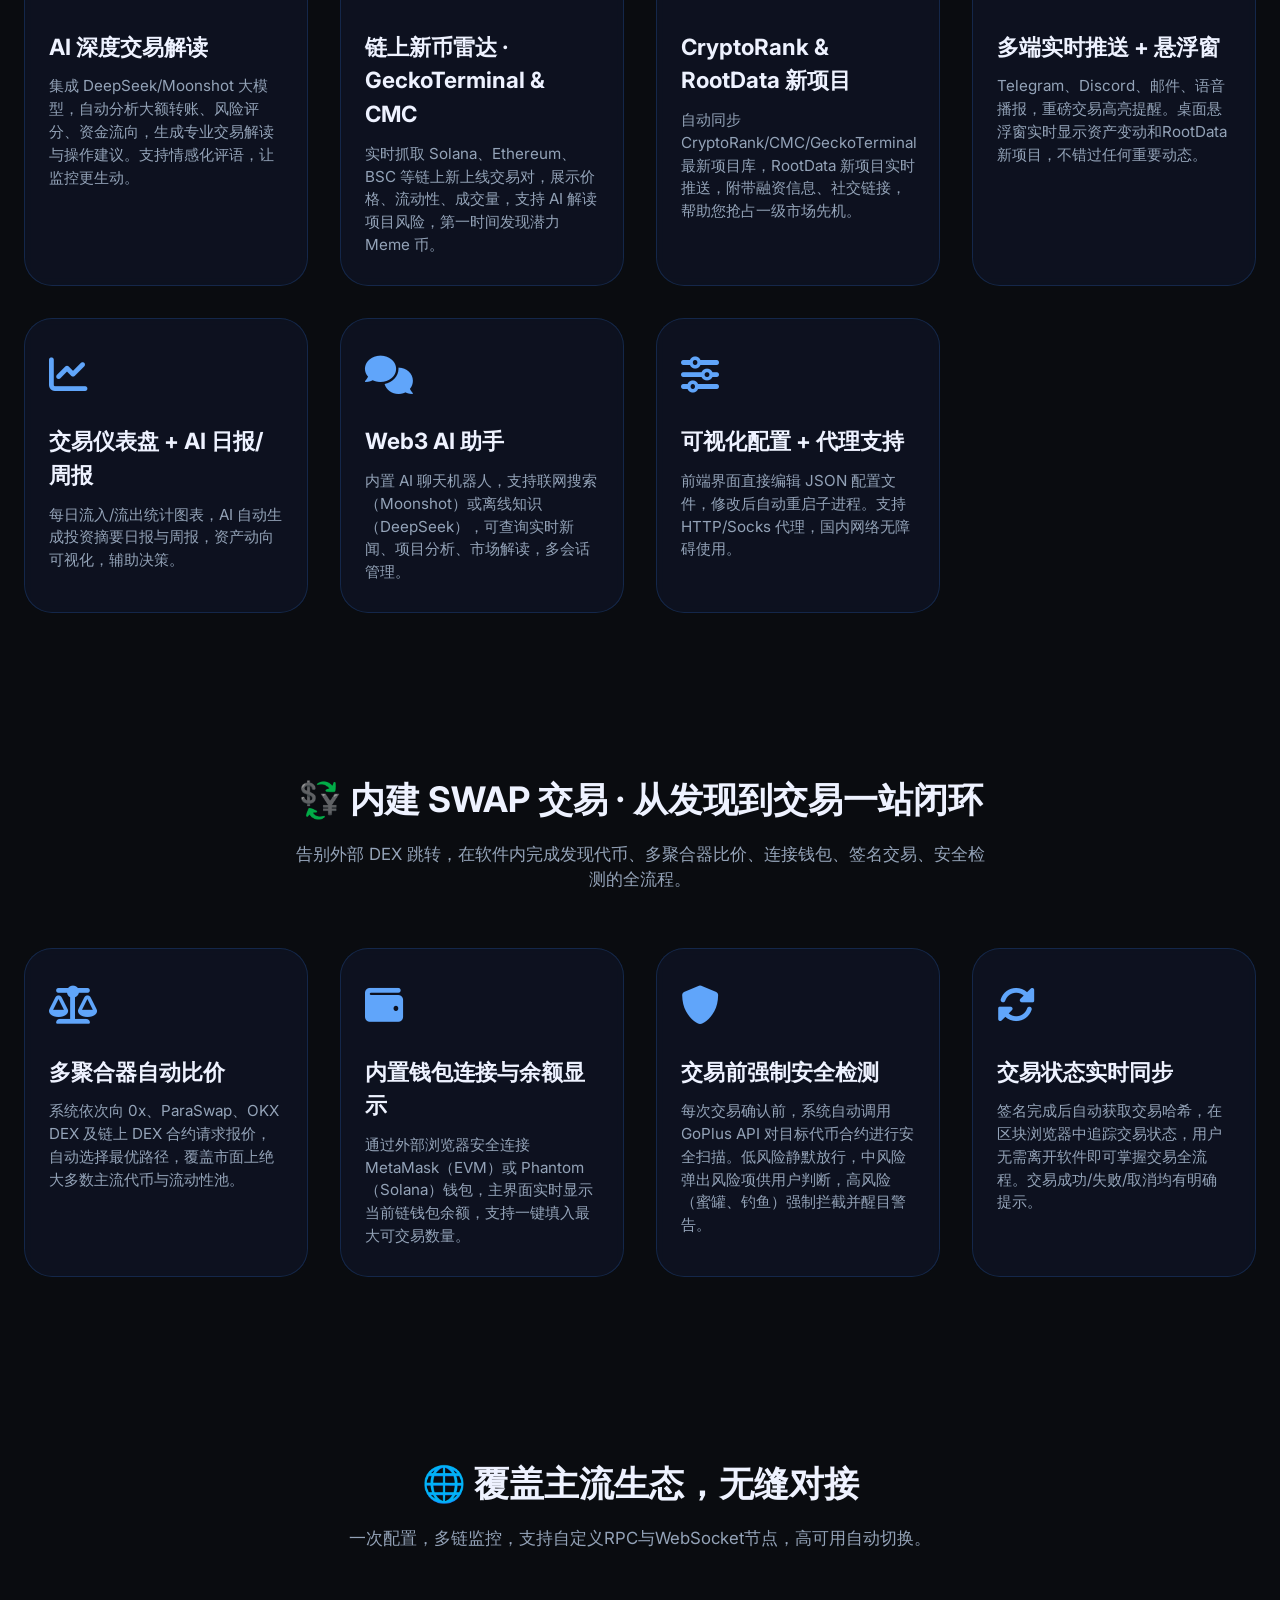
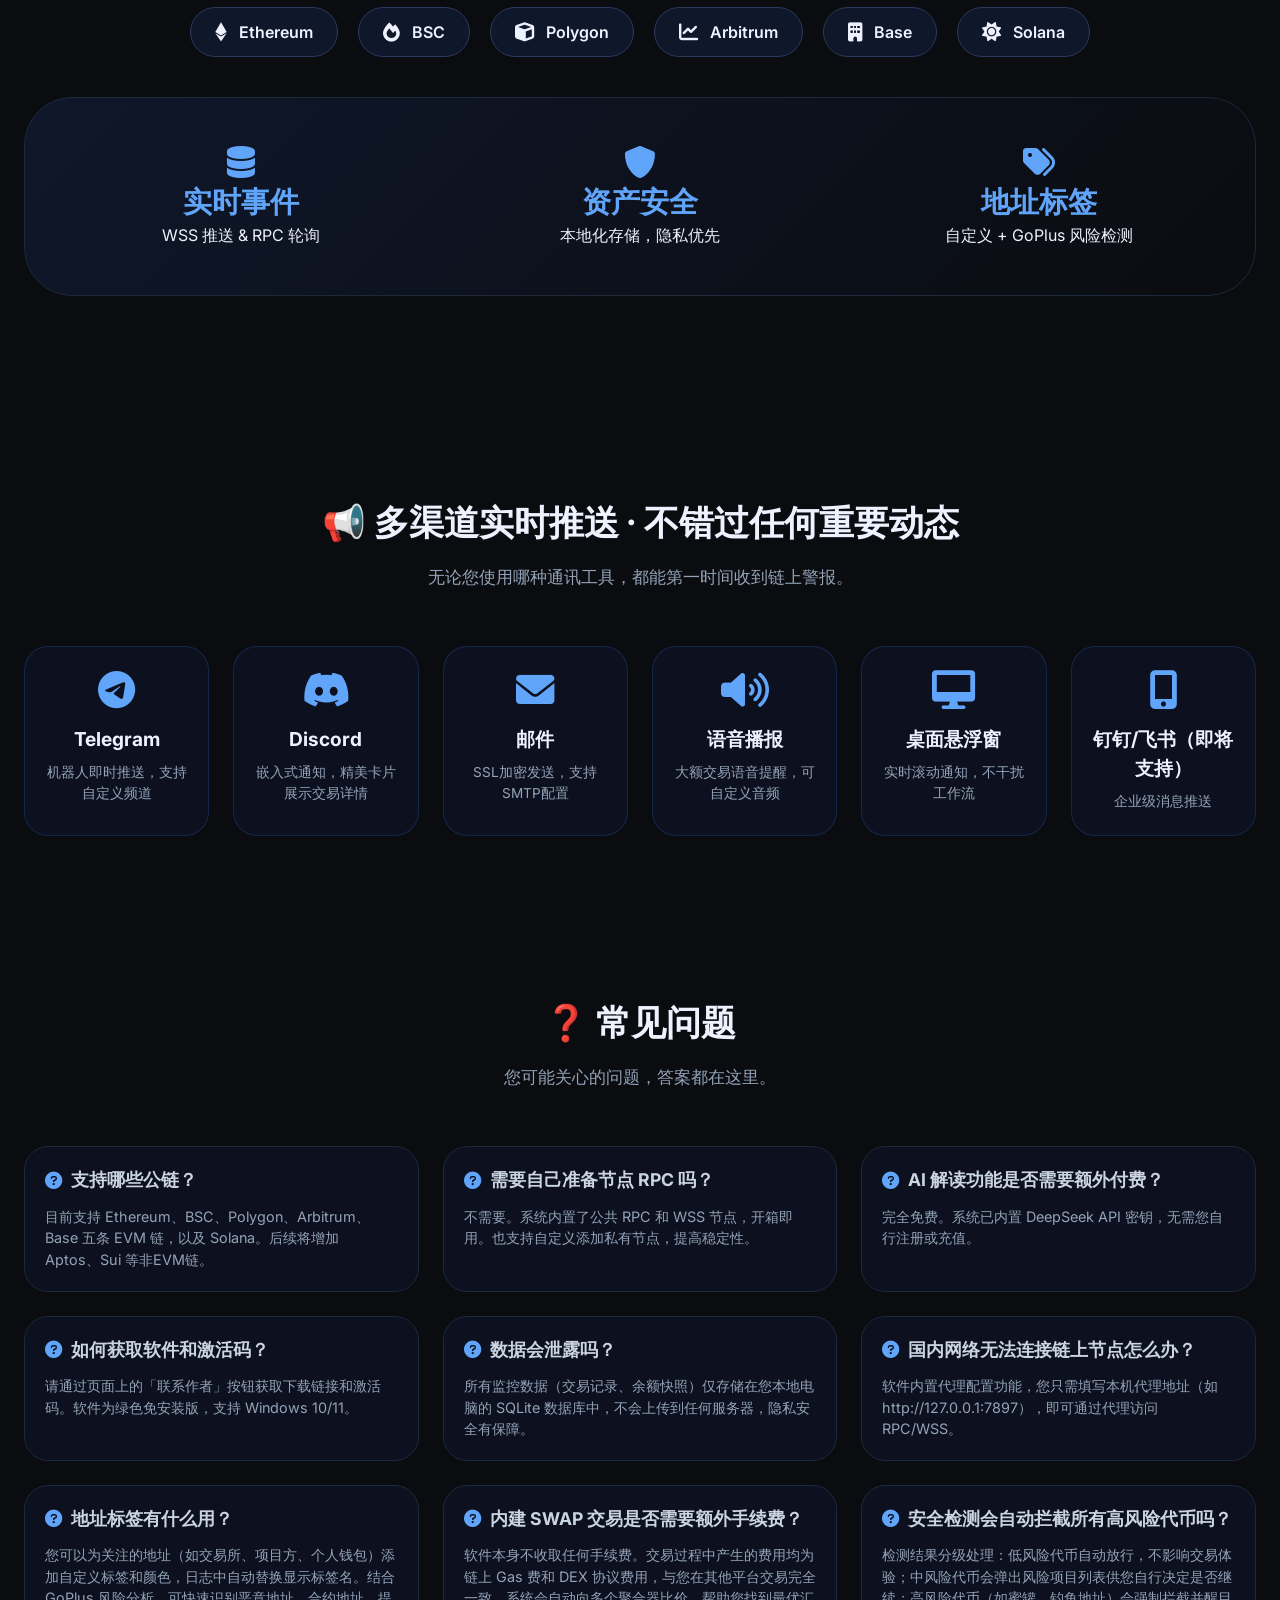
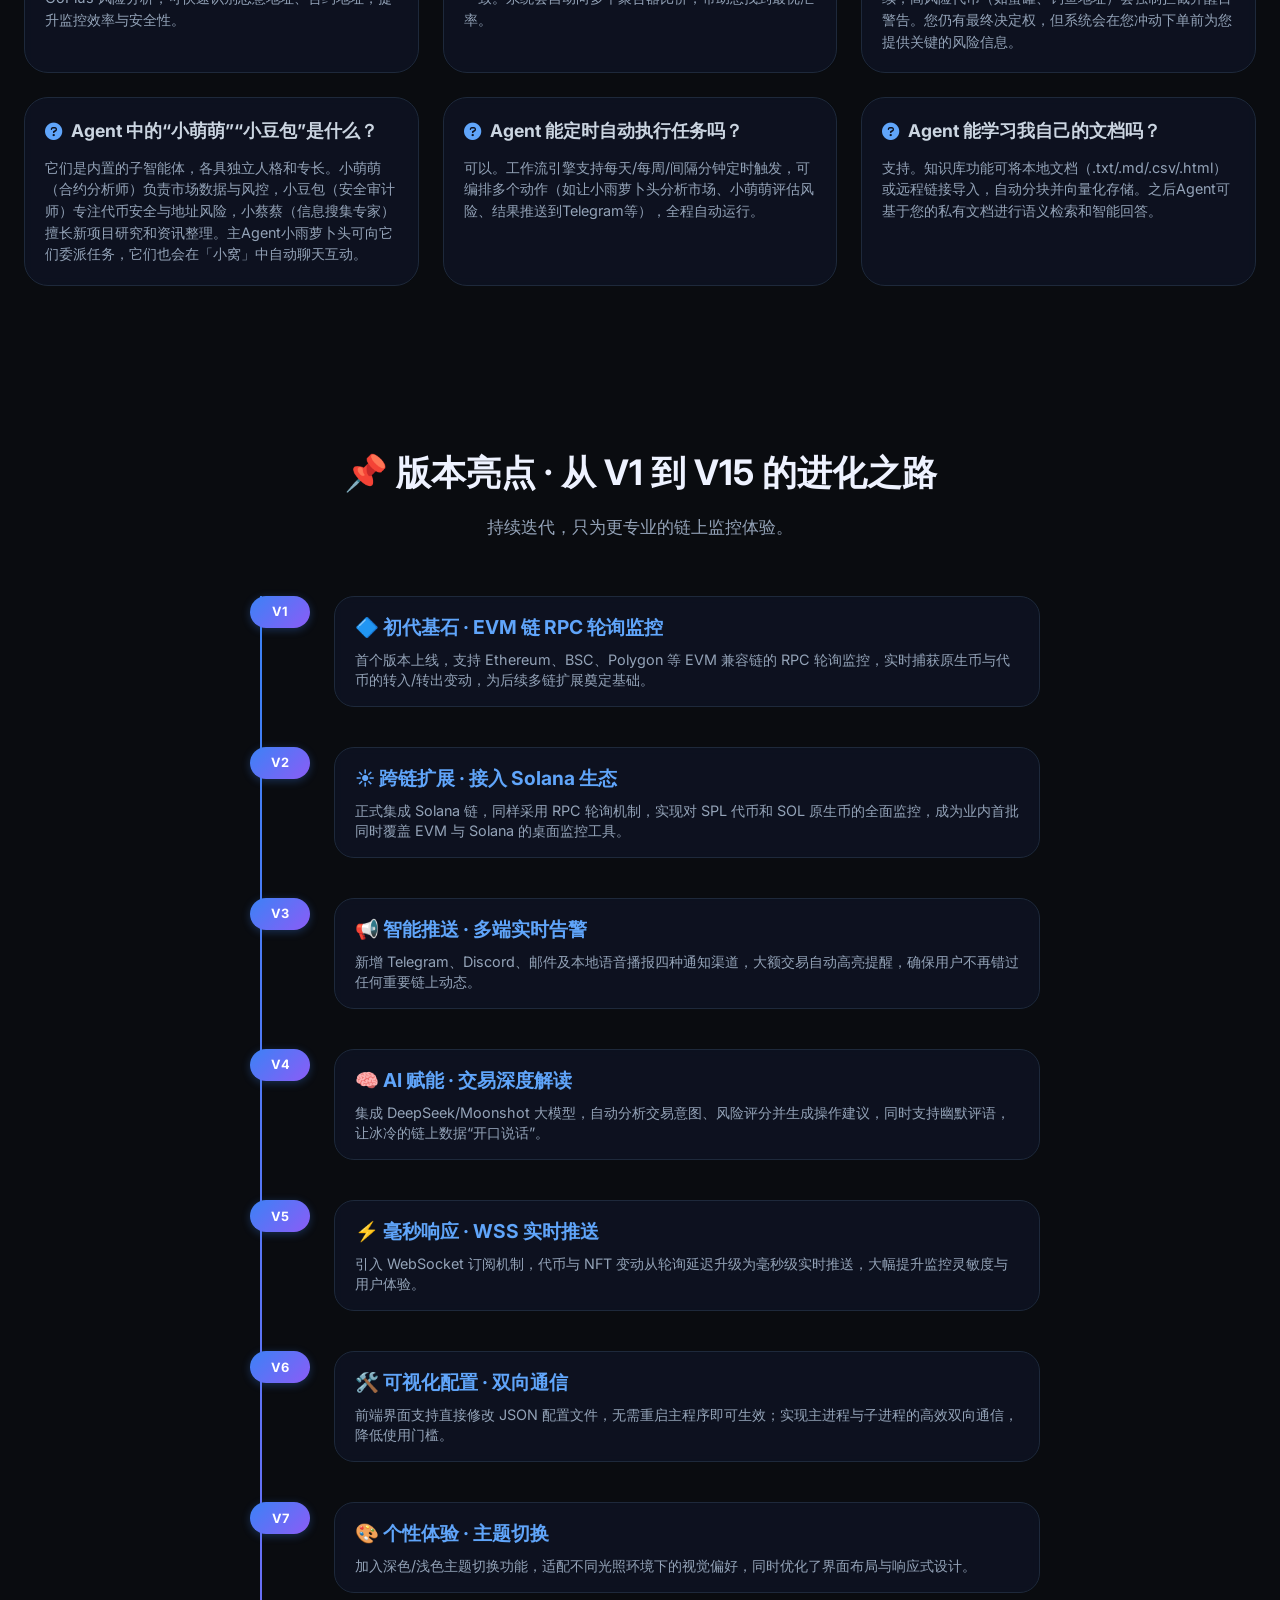
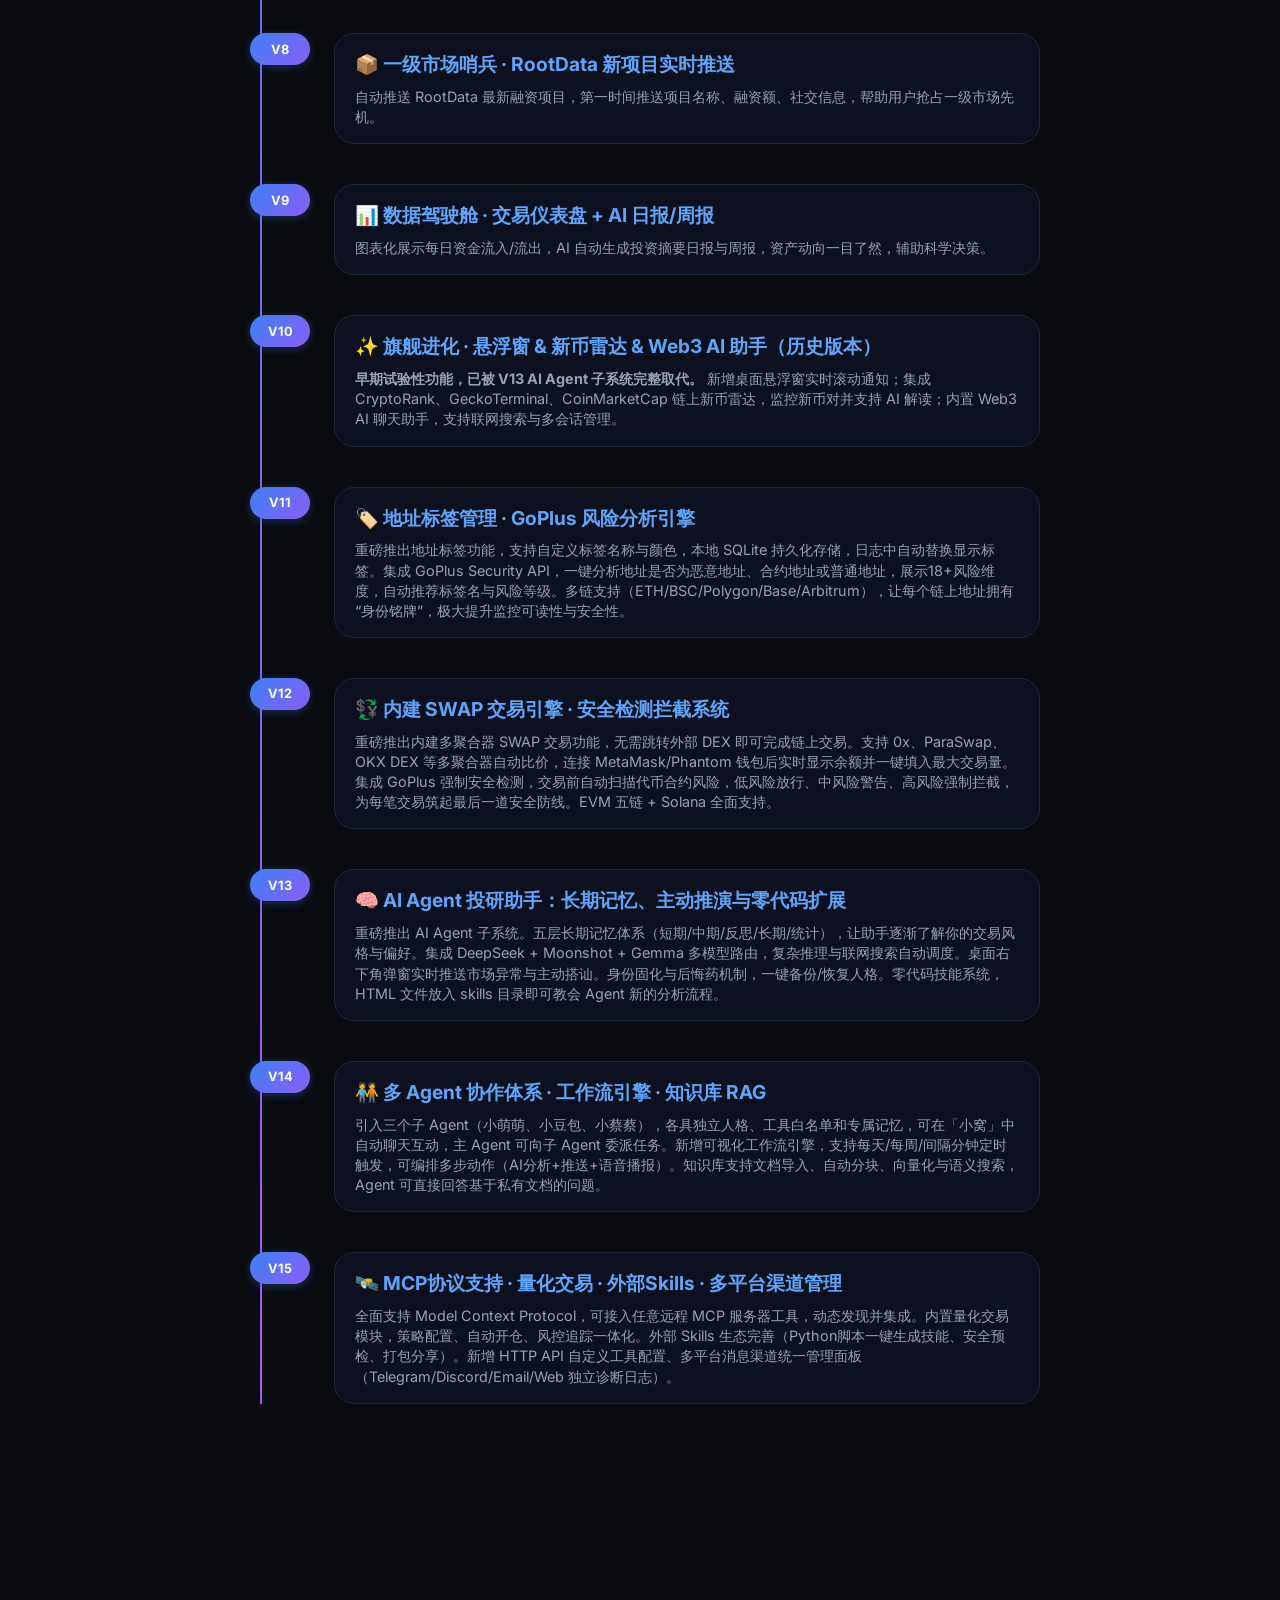
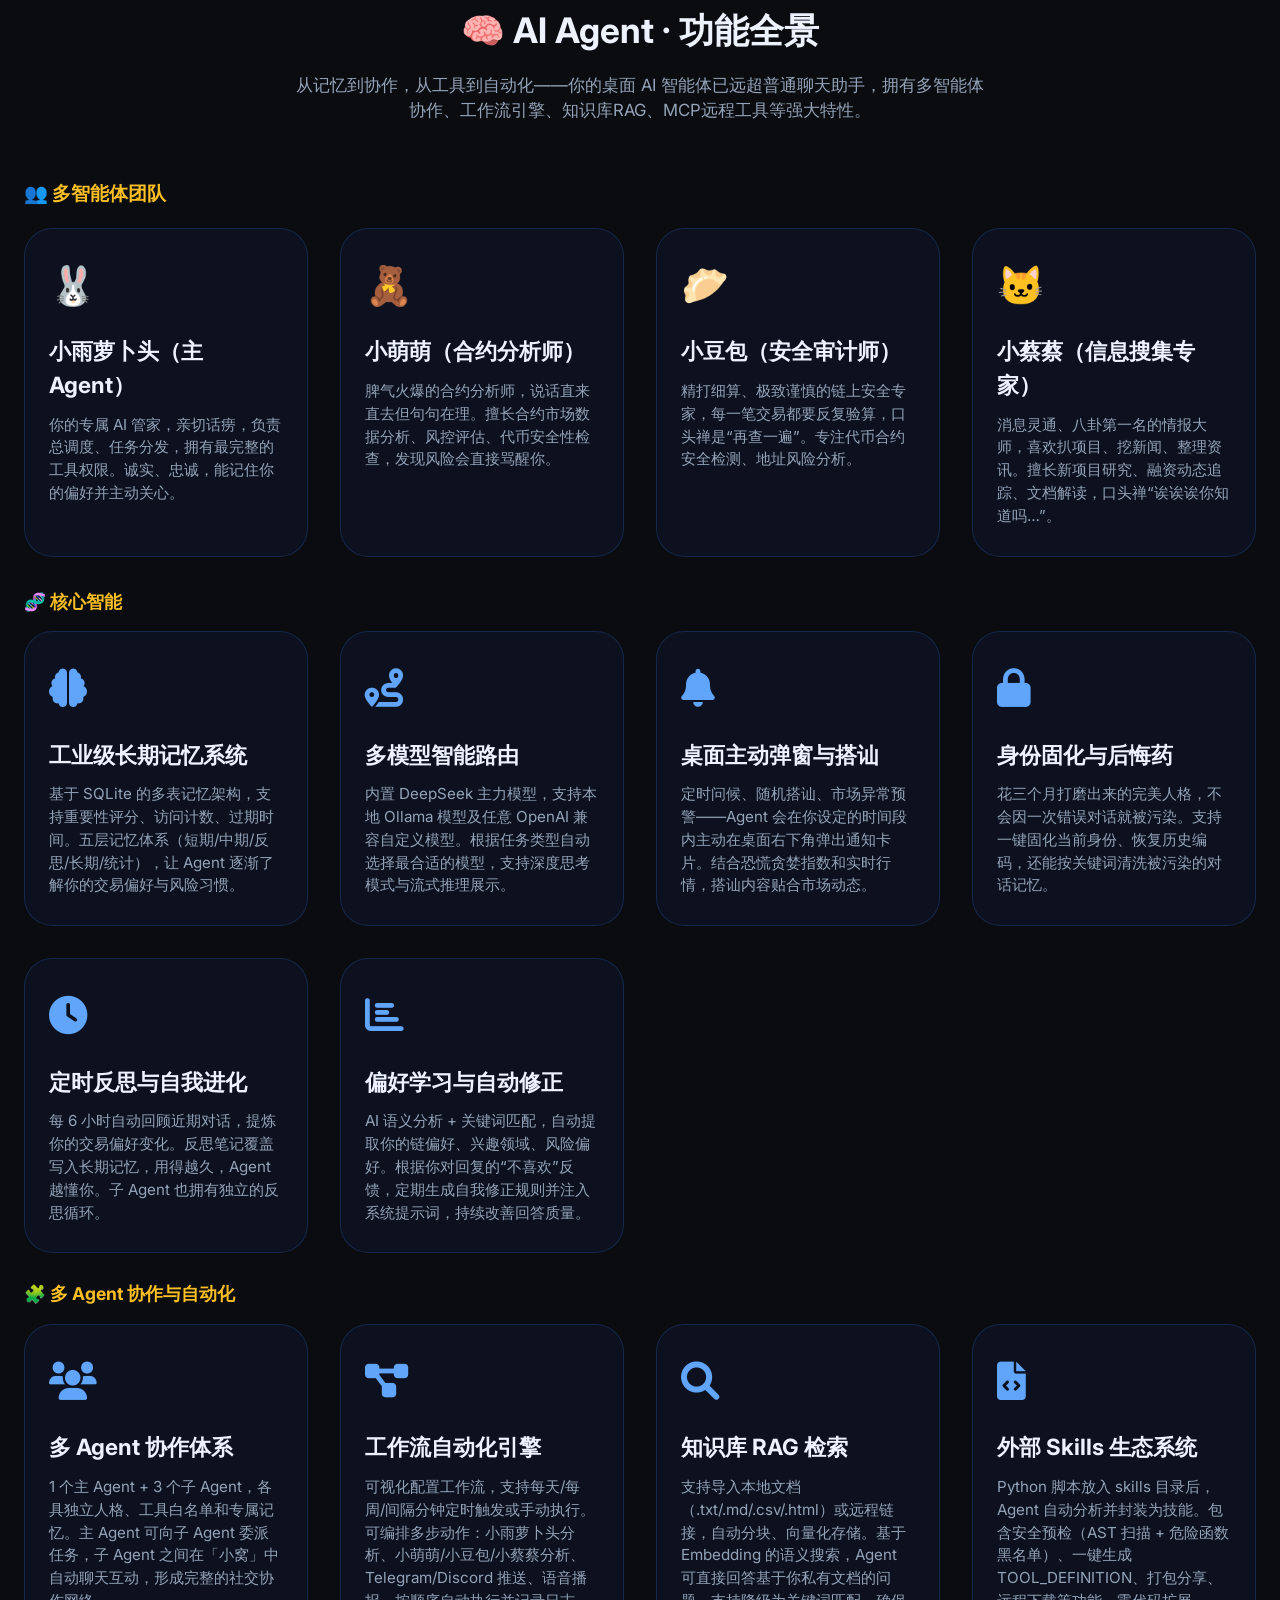
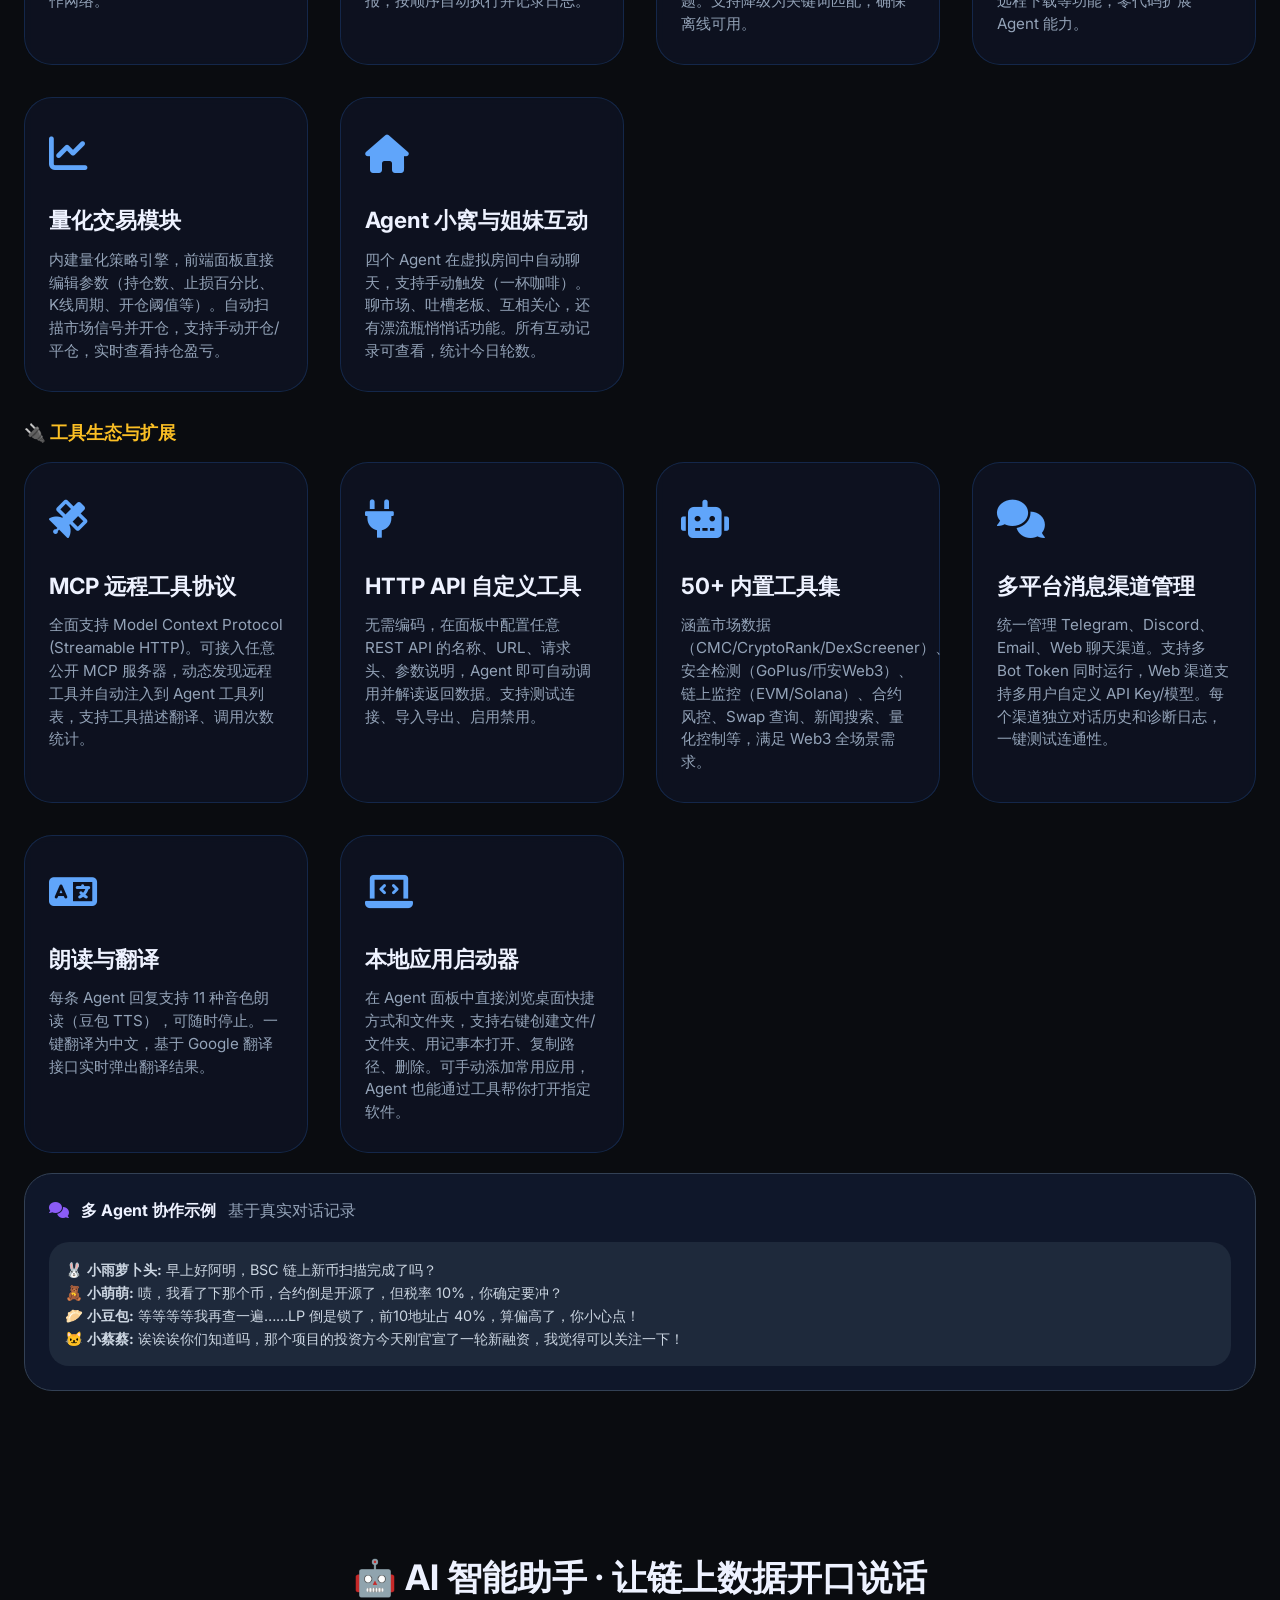
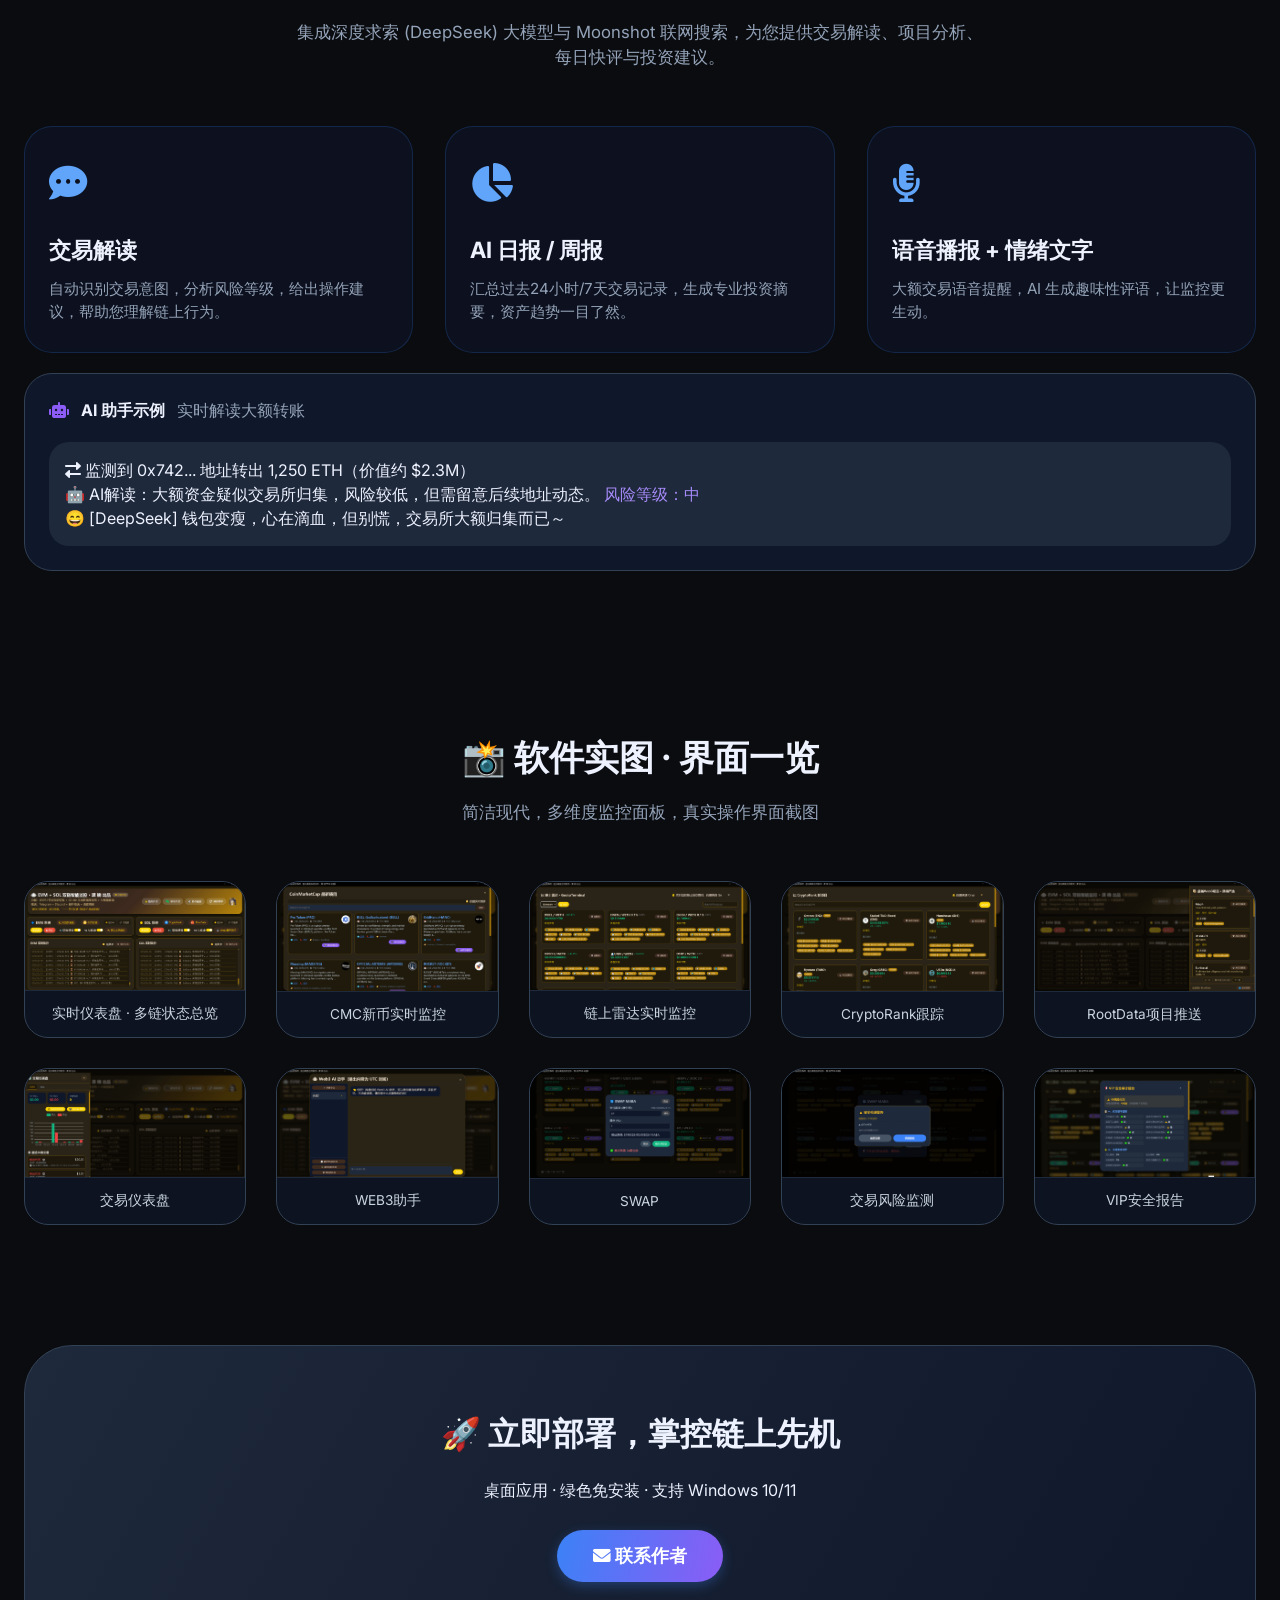
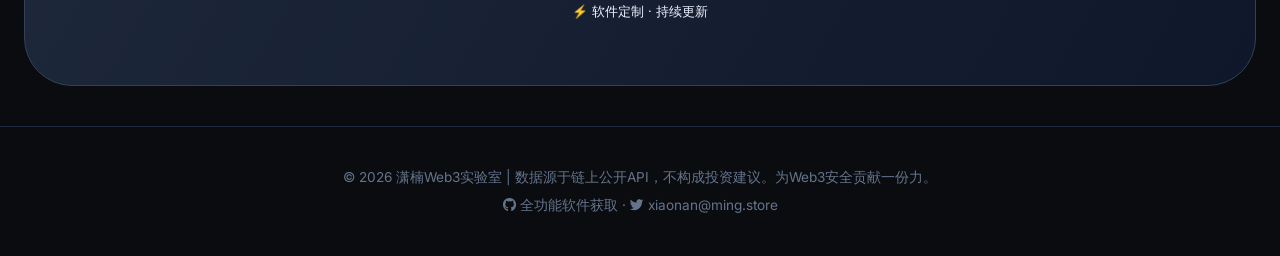
==== commit 8e5dc02a: "Update fmt.Println message from 'Hello' to 'Goodbye'" ====
--- a/index.html
+++ b/index.html
@@ -3,9 +3,9 @@
 <head>
     <meta charset="UTF-8">
     <meta name="viewport" content="width=device-width, initial-scale=1.0, user-scalable=yes">
-    <title id="pageTitle">潇 楠 Web3哨兵 | 多链监控交易 · AI交易解读 · 内建SWAP交易 · 安全检测拦截 · 链上雷达 · 地址标签</title>
-    <meta name="description" id="metaDescription" content="潇楠Web3哨兵 — 专业级链上监控与AI投研系统。内建长期记忆AI Agent，支持多模型智能路由、桌面右下角实时弹窗、链上风险主动感知。支持Ethereum、BSC、Solana等10+公链实时追踪，AI深度解读交易风险。内建多聚合器SWAP交易引擎（0x/ParaSwap/OKX），钱包连接后自动比价，一键完成链上交易。交易前GoPlus强制安全检测，高风险代币自动拦截。RootData新项目推送，GeckoTerminal和CMC链上新币雷达，地址标签管理。为交易者提供一站式智能哨兵服务。">
-    <meta name="keywords" content="Web3监控,链上交易监控,多链监控系统,AI Agent,AI投研助手,长期记忆AI,桌面端Agent,AI交易解读,内建SWAP,多聚合器交易,去中心化交易,钱包连接,链上交易终端,安全检测,强制拦截,GoPlus风险分析,代币安全检测,Solana监控,EVM监控,链上预警,新币雷达,地址标签,潇楠Web3">
+    <title id="pageTitle">潇 楠 Web3哨兵 | 多链监控交易 · AI Agent多智能体 · 内建SWAP · 安全检测 · 链上雷达 · 地址标签</title>
+    <meta name="description" id="metaDescription" content="潇楠Web3哨兵 — 专业级链上监控与AI投研系统。内置多智能体AI Agent（主Agent小雨萝卜头 + 子Agent小萌萌/小豆包/小蔡蔡），支持长期记忆、主动搭讪、任务调度、工作流自动化。集成DeepSeek多模型路由，拥有50+内置工具、MCP远程工具、外部Skills扩展、HTTP API自定义工具、知识库RAG检索、量化交易、多平台消息渠道管理（Telegram/Discord/Email/Web）。EVM+Solana双链实时监控，AI深度解读交易风险，内建多聚合器SWAP交易，交易前GoPlus强制安全检测，地址标签管理。">
+    <meta name="keywords" content="Web3监控,链上交易监控,多链监控系统,AI Agent,多智能体,AI投研助手,子Agent,小萌萌,小豆包,小蔡蔡,长期记忆AI,桌面端Agent,AI交易解读,内建SWAP,多聚合器交易,去中心化交易,钱包连接,链上交易终端,安全检测,强制拦截,GoPlus风险分析,代币安全检测,Solana监控,EVM监控,链上预警,新币雷达,地址标签,工作流自动化,知识库RAG,MCP协议,外部Skills,量化交易,潇楠Web3">
     <meta name="author" content="潇 楠 Web3实验室">
     <meta name="robots" content="index, follow">
     <meta name="baidu-site-verification" content="codeva-KuPsmzeRIx" />
@@ -17,14 +17,14 @@
     <link rel="stylesheet" href="css/style.css">
     <!-- Open Graph / Facebook -->
     <meta property="og:type" content="website">
-    <meta property="og:title" id="ogTitle" content="潇楠Web3哨兵 | 多链实时监控 · AI交易解读 · 新项目预警 · 地址标签管理">
-    <meta property="og:description" id="ogDescription" content="专业级Web3监控与交易系统：EVM+Solana双链并行，AI深度解读大额交易，内建多聚合器SWAP交易引擎，交易前GoPlus强制安全检测，RootData新项目预警，GeckoTerminal链上新币雷达，Web3 AI助手，地址标签管理。">
+    <meta property="og:title" id="ogTitle" content="潇楠Web3哨兵 | 多链实时监控 · AI多智能体 · 内建SWAP · 安全检测 · 地址标签">
+    <meta property="og:description" id="ogDescription" content="专业级Web3监控与交易系统：EVM+Solana双链并行，AI多智能体协作（小雨萝卜头+小萌萌/小豆包/小蔡蔡），50+内置工具，MCP远程工具，工作流自动化，知识库RAG，量化交易。内建多聚合器SWAP交易，交易前GoPlus强制安全检测，地址标签管理。">
     <meta property="og:url" content="https://www.ming.store/">
     <meta property="og:site_name" content="潇 楠 Web3哨兵">
     <!-- Twitter Card -->
     <meta name="twitter:card" content="summary_large_image">
-    <meta name="twitter:title" id="twitterTitle" content="潇楠Web3哨兵 | 多链实时监控 · AI交易解读 · 新项目预警 · 地址标签管理">
-    <meta name="twitter:description" id="twitterDescription" content="EVM+Solana双链并行，AI深度交易解读，内建多聚合器SWAP交易引擎，交易前强制安全检测，GeckoTerminal链上新币雷达，RootData新项目推送，Web3 AI助手，地址标签管理。">
+    <meta name="twitter:title" id="twitterTitle" content="潇楠Web3哨兵 | 多链实时监控 · AI多智能体 · 内建SWAP · 安全检测 · 地址标签">
+    <meta name="twitter:description" id="twitterDescription" content="EVM+Solana双链并行，AI多智能体协作，50+工具，MCP远程工具，工作流，知识库，量化交易。内建SWAP交易引擎，强制安全检测，地址标签管理。">
     <!-- Font Awesome 6 -->
     <link rel="stylesheet" href="https://cdnjs.cloudflare.com/ajax/libs/font-awesome/6.0.0-beta3/css/all.min.css">
     <!-- Google Fonts: Inter -->
@@ -38,7 +38,7 @@
       "name": "潇 楠 Web3哨兵",
       "applicationCategory": "Utility",
       "operatingSystem": "Windows 10/11",
-      "description": "专业级Web3监控与交易系统，支持Ethereum、BSC、Solana等10+公链实时追踪，AI深度解读大额交易，内建多聚合器SWAP交易引擎（0x/ParaSwap/OKX），交易前GoPlus强制安全检测，高风险代币自动拦截，RootData新项目预警，GeckoTerminal链上新币雷达，Web3 AI助手，地址标签管理。",
+      "description": "专业级Web3监控与交易系统，支持Ethereum、BSC、Solana等10+公链实时追踪，AI多智能体协作（主Agent小雨萝卜头 + 子Agent小萌萌/小豆包/小蔡蔡），50+内置工具，MCP远程工具，工作流自动化，知识库RAG，量化交易，内建多聚合器SWAP交易，交易前GoPlus强制安全检测，地址标签管理。",
       "offers": {
         "@type": "Offer",
         "price": "0",
@@ -49,21 +49,29 @@
         "name": "潇 楠 Web3实验室",
         "email": "xiaonan@ming.store"
       },
-      "keywords": "Web3监控,链上交易监控,多链监控系统,AI交易解读,内建SWAP,多聚合器交易,去中心化交易,链上交易终端,强制安全检测,GoPlus风险分析,代币安全检测,Solana监控,EVM监控,链上预警,新币雷达,地址标签",
+      "keywords": "Web3监控,链上交易监控,多链监控系统,AI Agent,多智能体,子Agent,小萌萌,小豆包,小蔡蔡,长期记忆AI,桌面端Agent,AI交易解读,内建SWAP,多聚合器交易,安全检测,GoPlus风险分析,代币安全检测,Solana监控,EVM监控,链上预警,新币雷达,地址标签,工作流自动化,知识库RAG,MCP协议,外部Skills,量化交易,HTTP API工具,多平台消息渠道",
       "featureList": [
         "EVM + Solana 双链并行实时监控",
+        "AI 多智能体协作（主Agent + 三个子Agent）",
+        "工业级长期记忆系统，偏好学习与自动修正",
+        "定时反思、主动搭讪、突发奇想、屏幕感知",
+        "50+ 内置工具（市场、安全、搜索、交易等）",
+        "MCP 协议支持，动态接入远程工具",
+        "外部 Skills 系统，Python脚本一键生成技能",
+        "HTTP API 自定义工具配置",
+        "工作流自动化引擎，定时触发+多动作编排",
+        "知识库 RAG 检索，文档分块向量化与语义搜索",
+        "量化交易模块，策略配置与自动开仓",
+        "多平台消息渠道统一管理（Telegram/Discord/Email/Web）",
         "AI 深度交易解读与风险评分",
         "地址标签管理 + GoPlus 风险检测",
         "GeckoTerminal,CoinMarketCap 链上新币雷达",
         "CryptoRank & RootData 新项目推送",
+        "内建多聚合器 SWAP 交易（0x、ParaSwap、OKX）",
+        "交易前 GoPlus 强制安全检测与拦截",
         "Telegram/Discord/邮件/语音播报/悬浮窗通知",
-        "Web3 AI 助手（联网搜索）",
         "交易仪表盘 + AI 日报/周报",
         "可视化配置 + 代理支持"
-        "内建多聚合器 SWAP 交易（0x、ParaSwap、OKX）",
-        "交易前 GoPlus 强制安全检测与拦截"
-        "AI Agent 桌面端助手：本地长期记忆、主动搭讪、多模型路由、身份固化、技能扩展系统",
-        "定时自驱与主动感知：市场异常检测、定时问候、右下角弹窗通知"
       ],
       "screenshot": [
         "https://www.ming.store/img/1-tic.png",
@@ -128,6 +136,30 @@
             "@type": "Answer",
             "text": "软件内置代理配置功能，您只需填写本机代理地址（如 http://127.0.0.1:7897），即可通过代理访问 RPC/WSS。"
           }
+        },
+        {
+          "@type": "Question",
+          "name": "Agent 中的“小萌萌”“小豆包”是什么？",
+          "acceptedAnswer": {
+            "@type": "Answer",
+            "text": "它们是内置的子智能体，各具独立人格和专长。小萌萌（合约分析师）负责市场数据与风控，小豆包（安全审计师）专注代币安全与地址风险，小蔡蔡（信息搜集专家）擅长新项目研究和资讯整理。主Agent小雨萝卜头可向它们委派任务，它们也会在「小窝」中自动聊天互动。"
+          }
+        },
+        {
+          "@type": "Question",
+          "name": "Agent 能定时自动执行任务吗？",
+          "acceptedAnswer": {
+            "@type": "Answer",
+            "text": "可以。工作流引擎支持每天/每周/间隔分钟定时触发，可编排多个动作（如让小雨萝卜头分析市场、小萌萌评估风险、结果推送到Telegram等），全程自动运行。"
+          }
+        },
+        {
+          "@type": "Question",
+          "name": "Agent 能学习我自己的文档吗？",
+          "acceptedAnswer": {
+            "@type": "Answer",
+            "text": "支持。知识库功能可将本地文档（.txt/.md/.csv/.html）或远程链接导入，自动分块并向量化存储。之后Agent可基于您的私有文档进行语义检索和智能回答。"
+          }
         }
       ]
     }
@@ -376,6 +408,19 @@
                 <div class="faq-question"><i class="fas fa-question-circle"></i> <span data-i18n="q9">安全检测会自动拦截所有高风险代币吗？</span></div>
                 <div class="faq-answer" data-i18n="a9">检测结果分级处理：低风险代币自动放行，不影响交易体验；中风险代币会弹出风险项目列表供您自行决定是否继续；高风险代币（如蜜罐、钓鱼地址）会强制拦截并醒目警告。您仍有最终决定权，但系统会在您冲动下单前为您提供关键的风险信息。</div>
             </div>
+            <!-- 新增 FAQ -->
+            <div class="faq-item">
+                <div class="faq-question"><i class="fas fa-question-circle"></i> <span>Agent 中的“小萌萌”“小豆包”是什么？</span></div>
+                <div class="faq-answer">它们是内置的子智能体，各具独立人格和专长。小萌萌（合约分析师）负责市场数据与风控，小豆包（安全审计师）专注代币安全与地址风险，小蔡蔡（信息搜集专家）擅长新项目研究和资讯整理。主Agent小雨萝卜头可向它们委派任务，它们也会在「小窝」中自动聊天互动。</div>
+            </div>
+            <div class="faq-item">
+                <div class="faq-question"><i class="fas fa-question-circle"></i> <span>Agent 能定时自动执行任务吗？</span></div>
+                <div class="faq-answer">可以。工作流引擎支持每天/每周/间隔分钟定时触发，可编排多个动作（如让小雨萝卜头分析市场、小萌萌评估风险、结果推送到Telegram等），全程自动运行。</div>
+            </div>
+            <div class="faq-item">
+                <div class="faq-question"><i class="fas fa-question-circle"></i> <span>Agent 能学习我自己的文档吗？</span></div>
+                <div class="faq-answer">支持。知识库功能可将本地文档（.txt/.md/.csv/.html）或远程链接导入，自动分块并向量化存储。之后Agent可基于您的私有文档进行语义检索和智能回答。</div>
+            </div>
         </div>
     </div>
 </section>
@@ -383,7 +428,7 @@
 <!-- 版本亮点 / 更新日志（已适配语言切换） -->
 <section id="changelog">
     <div class="container">
-        <h2 class="section-title" data-i18n="changelog_title">📌 版本亮点 · 从 V1 到 V11 的进化之路</h2>
+        <h2 class="section-title" data-i18n="changelog_title">📌 版本亮点 · 从 V1 到 V15 的进化之路</h2>
         <div class="section-sub" data-i18n="changelog_sub">持续迭代，只为更专业的链上监控体验。</div>
         <div class="timeline">
             <!-- V1 -->
@@ -466,7 +511,7 @@
                     <p data-i18n="cl_v10_desc"><strong>早期试验性功能，已被 V13 AI Agent 子系统完整取代。</strong> 新增桌面悬浮窗实时滚动通知；集成 CryptoRank、GeckoTerminal、CoinMarketCap 链上新币雷达，监控新币对并支持 AI 解读；内置 Web3 AI 聊天助手，支持联网搜索与多会话管理。</p>
                 </div>
             </div>
-            <!-- V11 新增 -->
+            <!-- V11 -->
             <div class="timeline-item">
                 <div class="timeline-badge">V11</div>
                 <div class="timeline-content">
@@ -474,7 +519,7 @@
                     <p data-i18n="cl_v11_desc">重磅推出地址标签功能，支持自定义标签名称与颜色，本地 SQLite 持久化存储，日志中自动替换显示标签。集成 GoPlus Security API，一键分析地址是否为恶意地址、合约地址或普通地址，展示18+风险维度，自动推荐标签名与风险等级。多链支持（ETH/BSC/Polygon/Base/Arbitrum），让每个链上地址拥有“身份铭牌”，极大提升监控可读性与安全性。</p>
                 </div>
             </div>
-            <!-- V12 新增 -->
+            <!-- V12 -->
             <div class="timeline-item">
                 <div class="timeline-badge">V12</div>
                 <div class="timeline-content">
@@ -482,7 +527,7 @@
                     <p data-i18n="cl_v12_desc">重磅推出内建多聚合器 SWAP 交易功能，无需跳转外部 DEX 即可完成链上交易。支持 0x、ParaSwap、OKX DEX 等多聚合器自动比价，连接 MetaMask/Phantom 钱包后实时显示余额并一键填入最大交易量。集成 GoPlus 强制安全检测，交易前自动扫描代币合约风险，低风险放行、中风险警告、高风险强制拦截，为每笔交易筑起最后一道安全防线。EVM 五链 + Solana 全面支持。</p>
                 </div>
             </div>
-            <!-- V13 新增 -->
+            <!-- V13 -->
             <div class="timeline-item">
                 <div class="timeline-badge">V13</div>
                 <div class="timeline-content">
@@ -490,11 +535,178 @@
                     <p data-i18n="cl_v13_desc">重磅推出 AI Agent 子系统。五层长期记忆体系（短期/中期/反思/长期/统计），让助手逐渐了解你的交易风格与偏好。集成 DeepSeek + Moonshot + Gemma 多模型路由，复杂推理与联网搜索自动调度。桌面右下角弹窗实时推送市场异常与主动搭讪。身份固化与后悔药机制，一键备份/恢复人格。零代码技能系统，HTML 文件放入 skills 目录即可教会 Agent 新的分析流程。</p>
                 </div>
             </div>
-        </div>
-    </div>
-</section>
-
-<!-- AI 智能模块 -->
+            <!-- V14 新增 -->
+            <div class="timeline-item">
+                <div class="timeline-badge">V14</div>
+                <div class="timeline-content">
+                    <h3>🧑‍🤝‍🧑 多 Agent 协作体系 · 工作流引擎 · 知识库 RAG</h3>
+                    <p>引入三个子 Agent（小萌萌、小豆包、小蔡蔡），各具独立人格、工具白名单和专属记忆，可在「小窝」中自动聊天互动，主 Agent 可向子 Agent 委派任务。新增可视化工作流引擎，支持每天/每周/间隔分钟定时触发，可编排多步动作（AI分析+推送+语音播报）。知识库支持文档导入、自动分块、向量化与语义搜索，Agent 可直接回答基于私有文档的问题。</p>
+                </div>
+            </div>
+            <!-- V15 新增 -->
+            <div class="timeline-item">
+                <div class="timeline-badge">V15</div>
+                <div class="timeline-content">
+                    <h3>🛰️ MCP协议支持 · 量化交易 · 外部Skills · 多平台渠道管理</h3>
+                    <p>全面支持 Model Context Protocol，可接入任意远程 MCP 服务器工具，动态发现并集成。内置量化交易模块，策略配置、自动开仓、风控追踪一体化。外部 Skills 生态完善（Python脚本一键生成技能、安全预检、打包分享）。新增 HTTP API 自定义工具配置、多平台消息渠道统一管理面板（Telegram/Discord/Email/Web 独立诊断日志）。</p>
+                </div>
+            </div>
+        </div>
+    </div>
+</section>
+
+<!-- AI Agent 功能全景板块（原有+新增） -->
+<section id="agent">
+    <div class="container">
+        <h2 class="section-title">🧠 AI Agent · 功能全景</h2>
+        <div class="section-sub">从记忆到协作，从工具到自动化——你的桌面 AI 智能体已远超普通聊天助手，拥有多智能体协作、工作流引擎、知识库RAG、MCP远程工具等强大特性。</div>
+
+        <!-- 子 Agent 角色卡片 -->
+        <div style="margin-bottom: 32px;">
+            <h3 style="color:#fbbf24; margin-bottom: 20px; font-size: 1.2rem;">👥 多智能体团队</h3>
+            <div class="features-grid" style="grid-template-columns: repeat(auto-fit, minmax(240px, 1fr));">
+                <div class="feature-card">
+                    <div class="feature-icon">🐰</div>
+                    <h3>小雨萝卜头（主 Agent）</h3>
+                    <p>你的专属 AI 管家，亲切话痨，负责总调度、任务分发，拥有最完整的工具权限。诚实、忠诚，能记住你的偏好并主动关心。</p>
+                </div>
+                <div class="feature-card">
+                    <div class="feature-icon">🧸</div>
+                    <h3>小萌萌（合约分析师）</h3>
+                    <p>脾气火爆的合约分析师，说话直来直去但句句在理。擅长合约市场数据分析、风控评估、代币安全性检查，发现风险会直接骂醒你。</p>
+                </div>
+                <div class="feature-card">
+                    <div class="feature-icon">🥟</div>
+                    <h3>小豆包（安全审计师）</h3>
+                    <p>精打细算、极致谨慎的链上安全专家，每一笔交易都要反复验算，口头禅是“再查一遍”。专注代币合约安全检测、地址风险分析。</p>
+                </div>
+                <div class="feature-card">
+                    <div class="feature-icon">🐱</div>
+                    <h3>小蔡蔡（信息搜集专家）</h3>
+                    <p>消息灵通、八卦第一名的情报大师，喜欢扒项目、挖新闻、整理资讯。擅长新项目研究、融资动态追踪、文档解读，口头禅“诶诶诶你知道吗…”。</p>
+                </div>
+            </div>
+        </div>
+
+        <!-- 分组：核心智能 -->
+        <h3 style="color:#fbbf24; margin: 28px 0 16px; font-size: 1.1rem;">🧬 核心智能</h3>
+        <div class="features-grid">
+            <div class="feature-card">
+                <div class="feature-icon"><i class="fas fa-brain"></i></div>
+                <h3>工业级长期记忆系统</h3>
+                <p>基于 SQLite 的多表记忆架构，支持重要性评分、访问计数、过期时间。五层记忆体系（短期/中期/反思/长期/统计），让 Agent 逐渐了解你的交易偏好与风险习惯。</p>
+            </div>
+            <div class="feature-card">
+                <div class="feature-icon"><i class="fas fa-route"></i></div>
+                <h3>多模型智能路由</h3>
+                <p>内置 DeepSeek 主力模型，支持本地 Ollama 模型及任意 OpenAI 兼容自定义模型。根据任务类型自动选择最合适的模型，支持深度思考模式与流式推理展示。</p>
+            </div>
+            <div class="feature-card">
+                <div class="feature-icon"><i class="fas fa-bell"></i></div>
+                <h3>桌面主动弹窗与搭讪</h3>
+                <p>定时问候、随机搭讪、市场异常预警——Agent 会在你设定的时间段内主动在桌面右下角弹出通知卡片。结合恐慌贪婪指数和实时行情，搭讪内容贴合市场动态。</p>
+            </div>
+            <div class="feature-card">
+                <div class="feature-icon"><i class="fas fa-lock"></i></div>
+                <h3>身份固化与后悔药</h3>
+                <p>花三个月打磨出来的完美人格，不会因一次错误对话就被污染。支持一键固化当前身份、恢复历史编码，还能按关键词清洗被污染的对话记忆。</p>
+            </div>
+            <div class="feature-card">
+                <div class="feature-icon"><i class="fas fa-clock"></i></div>
+                <h3>定时反思与自我进化</h3>
+                <p>每 6 小时自动回顾近期对话，提炼你的交易偏好变化。反思笔记覆盖写入长期记忆，用得越久，Agent 越懂你。子 Agent 也拥有独立的反思循环。</p>
+            </div>
+            <div class="feature-card">
+                <div class="feature-icon"><i class="fas fa-chart-bar"></i></div>
+                <h3>偏好学习与自动修正</h3>
+                <p>AI 语义分析 + 关键词匹配，自动提取你的链偏好、兴趣领域、风险偏好。根据你对回复的“不喜欢”反馈，定期生成自我修正规则并注入系统提示词，持续改善回答质量。</p>
+            </div>
+        </div>
+
+        <!-- 分组：多 Agent 与自动化 -->
+        <h3 style="color:#fbbf24; margin: 28px 0 16px; font-size: 1.1rem;">🧩 多 Agent 协作与自动化</h3>
+        <div class="features-grid">
+            <div class="feature-card">
+                <div class="feature-icon"><i class="fas fa-users"></i></div>
+                <h3>多 Agent 协作体系</h3>
+                <p>1 个主 Agent + 3 个子 Agent，各具独立人格、工具白名单和专属记忆。主 Agent 可向子 Agent 委派任务，子 Agent 之间在「小窝」中自动聊天互动，形成完整的社交协作网络。</p>
+            </div>
+            <div class="feature-card">
+                <div class="feature-icon"><i class="fas fa-project-diagram"></i></div>
+                <h3>工作流自动化引擎</h3>
+                <p>可视化配置工作流，支持每天/每周/间隔分钟定时触发或手动执行。可编排多步动作：小雨萝卜头分析、小萌萌/小豆包/小蔡蔡分析、Telegram/Discord 推送、语音播报，按顺序自动执行并记录日志。</p>
+            </div>
+            <div class="feature-card">
+                <div class="feature-icon"><i class="fas fa-search"></i></div>
+                <h3>知识库 RAG 检索</h3>
+                <p>支持导入本地文档（.txt/.md/.csv/.html）或远程链接，自动分块、向量化存储。基于 Embedding 的语义搜索，Agent 可直接回答基于你私有文档的问题。支持降级为关键词匹配，确保离线可用。</p>
+            </div>
+            <div class="feature-card">
+                <div class="feature-icon"><i class="fas fa-file-code"></i></div>
+                <h3>外部 Skills 生态系统</h3>
+                <p>Python 脚本放入 skills 目录后，Agent 自动分析并封装为技能。包含安全预检（AST 扫描 + 危险函数黑名单）、一键生成 TOOL_DEFINITION、打包分享、远程下载等功能，零代码扩展 Agent 能力。</p>
+            </div>
+            <div class="feature-card">
+                <div class="feature-icon"><i class="fas fa-chart-line"></i></div>
+                <h3>量化交易模块</h3>
+                <p>内建量化策略引擎，前端面板直接编辑参数（持仓数、止损百分比、K线周期、开仓阈值等）。自动扫描市场信号并开仓，支持手动开仓/平仓，实时查看持仓盈亏。</p>
+            </div>
+            <div class="feature-card">
+                <div class="feature-icon"><i class="fas fa-home"></i></div>
+                <h3>Agent 小窝与姐妹互动</h3>
+                <p>四个 Agent 在虚拟房间中自动聊天，支持手动触发（一杯咖啡）。聊市场、吐槽老板、互相关心，还有漂流瓶悄悄话功能。所有互动记录可查看，统计今日轮数。</p>
+            </div>
+        </div>
+
+        <!-- 分组：工具生态与扩展 -->
+        <h3 style="color:#fbbf24; margin: 28px 0 16px; font-size: 1.1rem;">🔌 工具生态与扩展</h3>
+        <div class="features-grid">
+            <div class="feature-card">
+                <div class="feature-icon"><i class="fas fa-satellite"></i></div>
+                <h3>MCP 远程工具协议</h3>
+                <p>全面支持 Model Context Protocol (Streamable HTTP)。可接入任意公开 MCP 服务器，动态发现远程工具并自动注入到 Agent 工具列表，支持工具描述翻译、调用次数统计。</p>
+            </div>
+            <div class="feature-card">
+                <div class="feature-icon"><i class="fas fa-plug"></i></div>
+                <h3>HTTP API 自定义工具</h3>
+                <p>无需编码，在面板中配置任意 REST API 的名称、URL、请求头、参数说明，Agent 即可自动调用并解读返回数据。支持测试连接、导入导出、启用禁用。</p>
+            </div>
+            <div class="feature-card">
+                <div class="feature-icon"><i class="fas fa-robot"></i></div>
+                <h3>50+ 内置工具集</h3>
+                <p>涵盖市场数据（CMC/CryptoRank/DexScreener）、安全检测（GoPlus/币安Web3）、链上监控（EVM/Solana）、合约风控、Swap 查询、新闻搜索、量化控制等，满足 Web3 全场景需求。</p>
+            </div>
+            <div class="feature-card">
+                <div class="feature-icon"><i class="fas fa-comments"></i></div>
+                <h3>多平台消息渠道管理</h3>
+                <p>统一管理 Telegram、Discord、Email、Web 聊天渠道。支持多 Bot Token 同时运行，Web 渠道支持多用户自定义 API Key/模型。每个渠道独立对话历史和诊断日志，一键测试连通性。</p>
+            </div>
+            <div class="feature-card">
+                <div class="feature-icon"><i class="fas fa-language"></i></div>
+                <h3>朗读与翻译</h3>
+                <p>每条 Agent 回复支持 11 种音色朗读（豆包 TTS），可随时停止。一键翻译为中文，基于 Google 翻译接口实时弹出翻译结果。</p>
+            </div>
+            <div class="feature-card">
+                <div class="feature-icon"><i class="fas fa-laptop-code"></i></div>
+                <h3>本地应用启动器</h3>
+                <p>在 Agent 面板中直接浏览桌面快捷方式和文件夹，支持右键创建文件/文件夹、用记事本打开、复制路径、删除。可手动添加常用应用，Agent 也能通过工具帮你打开指定软件。</p>
+            </div>
+        </div>
+
+        <!-- 搭讪示例框更新 -->
+        <div style="background:#0f172a; border-radius: 28px; padding: 24px; margin-top: 20px; border:1px solid #334155;">
+            <div style="display: flex; gap:12px; align-items:center; margin-bottom: 20px;"><i class="fas fa-comments" style="color:#8b5cf6;"></i><strong>多 Agent 协作示例</strong><span style="color:#94a3b8;"> 基于真实对话记录</span></div>
+            <div style="background:#1e293b; border-radius: 20px; padding: 16px; color:#cbd5e1; font-size: 0.9rem; line-height: 1.6;">
+                🐰 <strong>小雨萝卜头:</strong> 早上好阿明，BSC 链上新币扫描完成了吗？<br>
+                🧸 <strong>小萌萌:</strong> 啧，我看了下那个币，合约倒是开源了，但税率 10%，你确定要冲？<br>
+                🥟 <strong>小豆包:</strong> 等等等等我再查一遍……LP 倒是锁了，前10地址占 40%，算偏高了，你小心点！<br>
+                🐱 <strong>小蔡蔡:</strong> 诶诶诶你们知道吗，那个项目的投资方今天刚官宣了一轮新融资，我觉得可以关注一下！
+            </div>
+        </div>
+    </div>
+</section>
+
+<!-- AI 智能模块（原保持不变） -->
 <section id="ai">
     <div class="container">
         <h2 class="section-title" data-i18n="ai_title">🤖 AI 智能助手 · 让链上数据开口说话</h2>
@@ -568,53 +780,6 @@
             <div class="screenshot-card">
                 <img src="img/10-tic.png" alt="VIP安全报告" style="cursor: pointer;">
                 <p data-i18n="screenshot7">VIP安全报告</p>
-            </div>
-        </div>
-    </div>
-</section>
-
-<!-- AI Agent 专项介绍 -->
-<section id="agent">
-    <div class="container">
-        <h2 class="section-title" data-i18n="agent_title">🧠 AI Agent · 有记忆、能主动服务的桌面助手</h2>
-        <div class="section-sub" data-i18n="agent_sub">不是简单的问答机器人。它能记住你是谁、主动感知市场风险、定时给你打招呼，还能在桌面右下角弹窗提醒。</div>
-        <div class="features-grid" style="margin-bottom: 20px;">
-            <div class="feature-card">
-                <div class="feature-icon"><i class="fas fa-brain"></i></div>
-                <h3 data-i18n="agent_card1_title">五层长期记忆系统</h3>
-                <p data-i18n="agent_card1_desc">基于 SQLite 的多层记忆架构。从短期对话到长期反思，Agent 能逐渐了解你的交易偏好——你喜欢做多还是做空、偏好哪些链、持仓周期是短线还是长线。</p>
-            </div>
-            <div class="feature-card">
-                <div class="feature-icon"><i class="fas fa-route"></i></div>
-                <h3 data-i18n="agent_card2_title">多模型智能路由</h3>
-                <p data-i18n="agent_card2_desc">集成 DeepSeek、Moonshot、Gemma 三个模型。根据任务类型自动选择最合适的大脑——规划推理用DeepSeek，联网搜索用Moonshot，两者都失败时自动降级到Gemma。</p>
-            </div>
-            <div class="feature-card">
-                <div class="feature-icon"><i class="fas fa-bell"></i></div>
-                <h3 data-i18n="agent_card3_title">桌面右下角主动弹窗</h3>
-                <p data-i18n="agent_card3_desc">定时问候、随机搭讪、市场异常预警——Agent 会在你设定的时间段内主动在桌面右下角弹出通知卡片，点击即可打开对话窗口。不用手动打开软件，重要信息自己来找你。</p>
-            </div>
-            <div class="feature-card">
-                <div class="feature-icon"><i class="fas fa-lock"></i></div>
-                <h3 data-i18n="agent_card4_title">身份固化与后悔药</h3>
-                <p data-i18n="agent_card4_desc">花三个月打磨出来的完美人格，不能因为一次错误对话就被污染。支持一键固化当前身份、恢复历史编码，还能按关键词清洗被污染的对话记忆。</p>
-            </div>
-            <div class="feature-card">
-                <div class="feature-icon"><i class="fas fa-file-code"></i></div>
-                <h3 data-i18n="agent_card5_title">零代码技能扩展</h3>
-                <p data-i18n="agent_card5_desc">想教 Agent 一个新的分析流程？只需在 skills 文件夹里放一个 HTML 文件，写上操作步骤。Agent 启动时自动识别并拼装到系统提示词里，不改一行代码。</p>
-            </div>
-            <div class="feature-card">
-                <div class="feature-icon"><i class="fas fa-memory"></i></div>
-                <h3 data-i18n="agent_card6_title">定时反思与自我进化</h3>
-                <p data-i18n="agent_card6_desc">每六小时自动回顾最近 60 条对话，提炼出你的交易偏好变化。定期反思覆盖写入长期记忆，用得越久，Agent 越懂你。</p>
-            </div>
-        </div>
-        <div style="background:#0f172a; border-radius: 28px; padding: 24px; margin-top: 20px; border:1px solid #334155;">
-            <div style="display: flex; gap:12px; align-items:center; margin-bottom: 20px;"><i class="fas fa-comments" style="color:#8b5cf6;"></i><strong data-i18n="agent_demo_title">Agent 搭讪示例</strong><span style="color:#94a3b8;" data-i18n="agent_demo_sub"> 基于主人偏好实时生成</span></div>
-            <div style="background:#1e293b; border-radius: 20px; padding: 16px;" data-i18n="agent_demo_content">
-                🐰 <strong>Agent:</strong> 早上好阿明，BSC 链上新上了一个代币，要我帮你扫描一下风险吗？<br>
-                🐰 <strong>Agent:</strong> 我刚刚回顾了我们的对话，发现你最近更偏好短线操作，对 SOL 的关注度明显上升。
             </div>
         </div>
     </div>
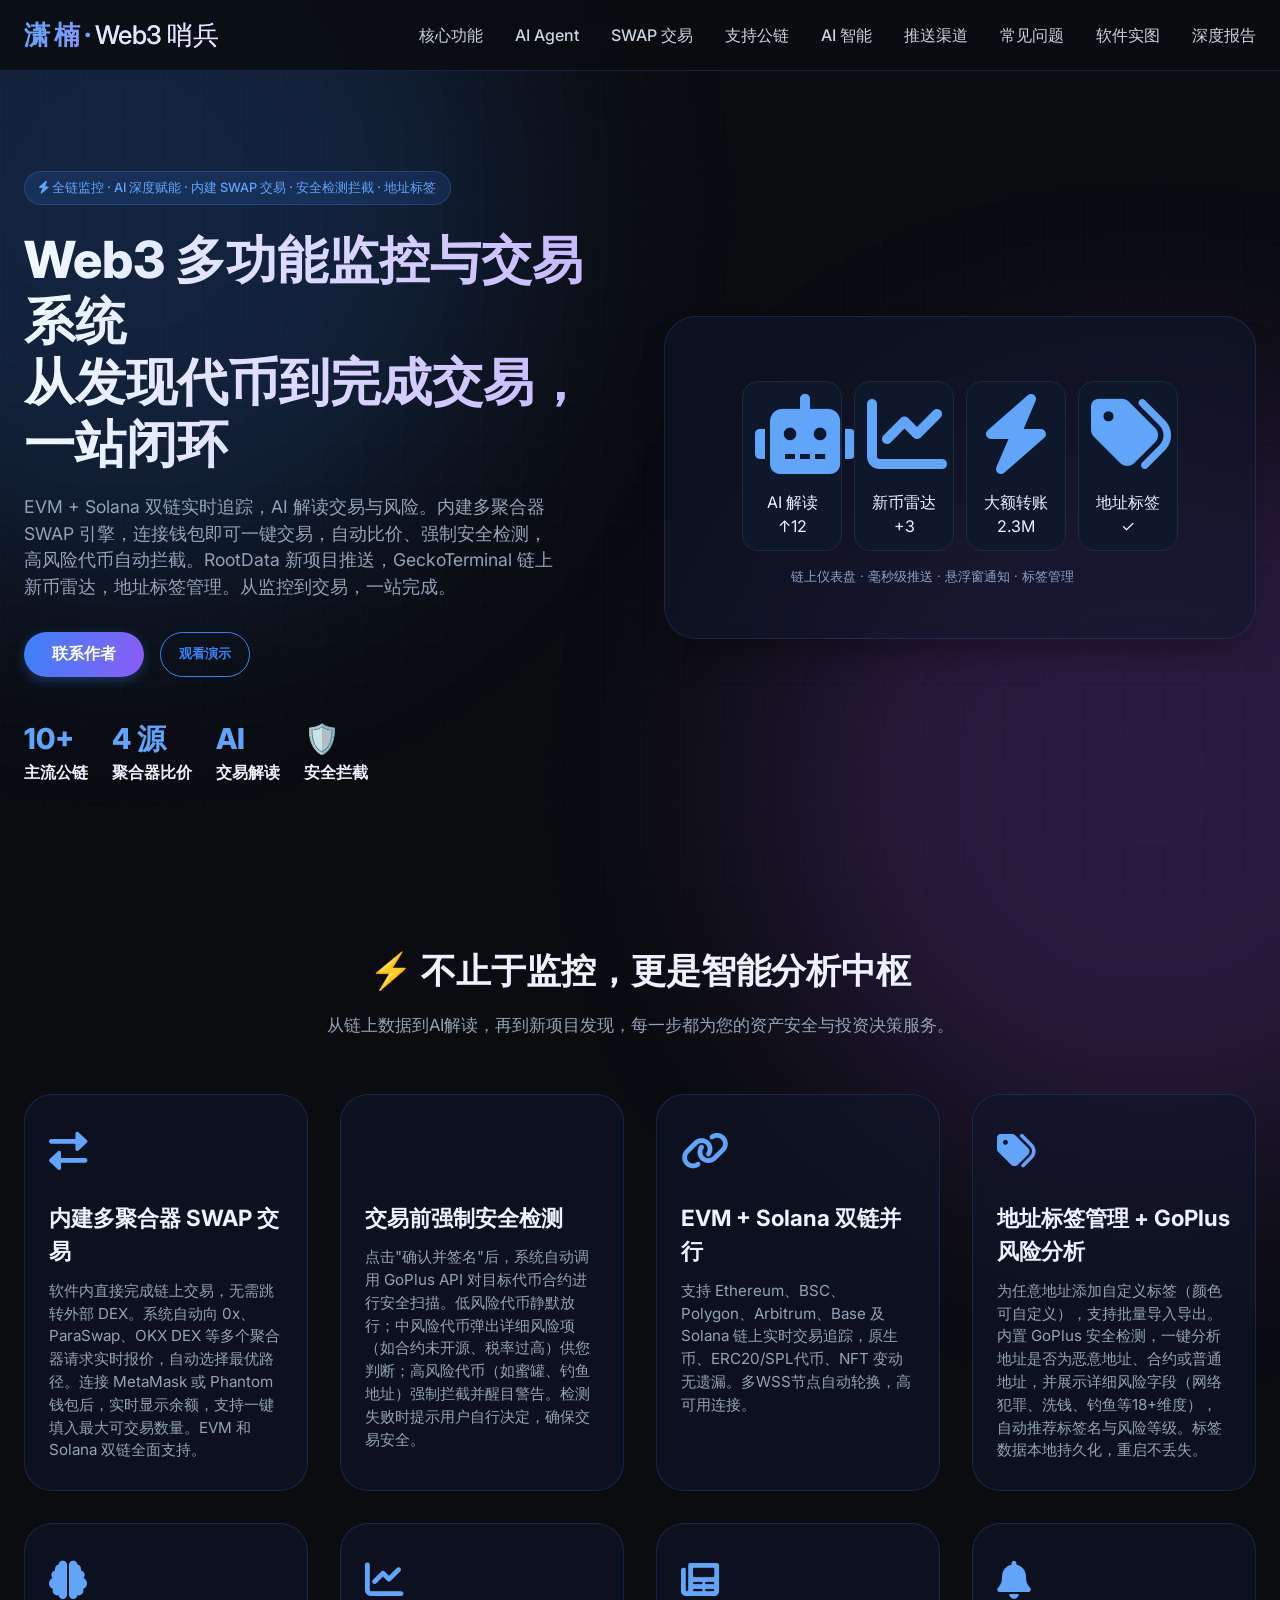
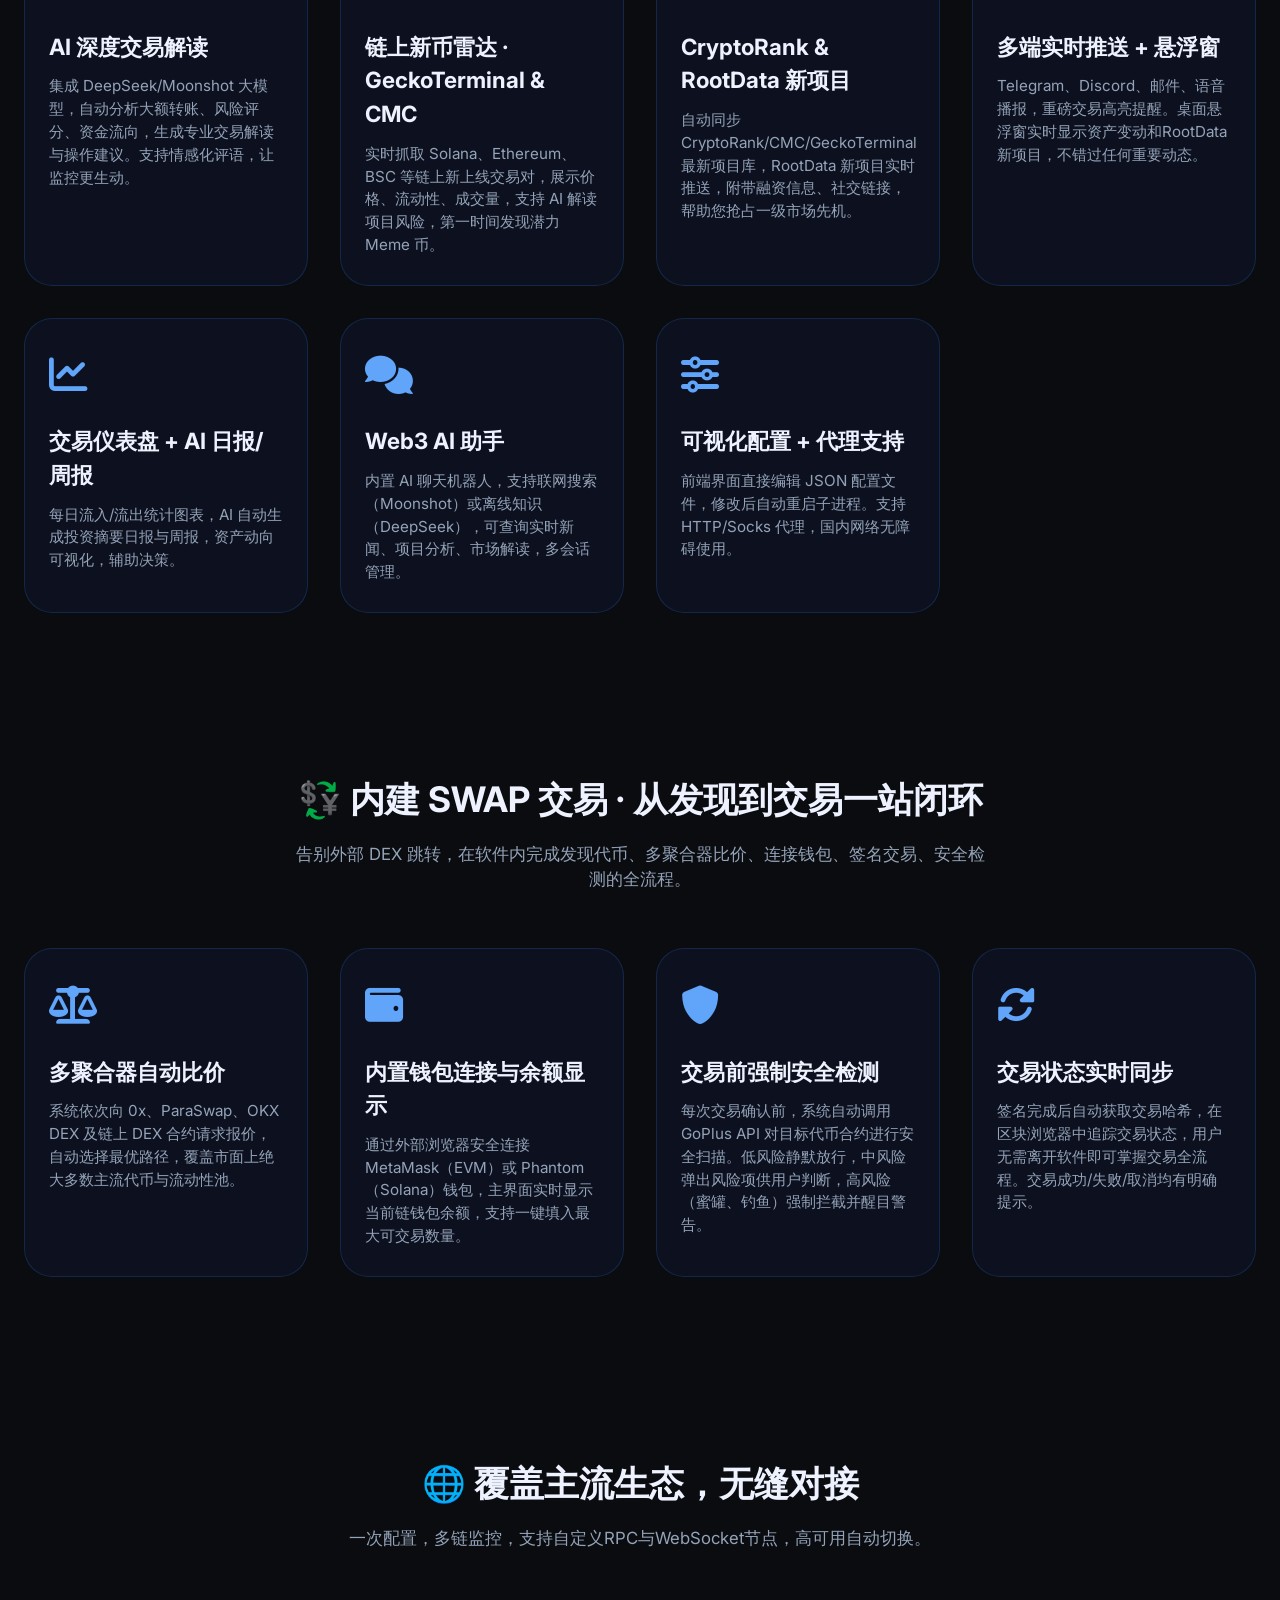
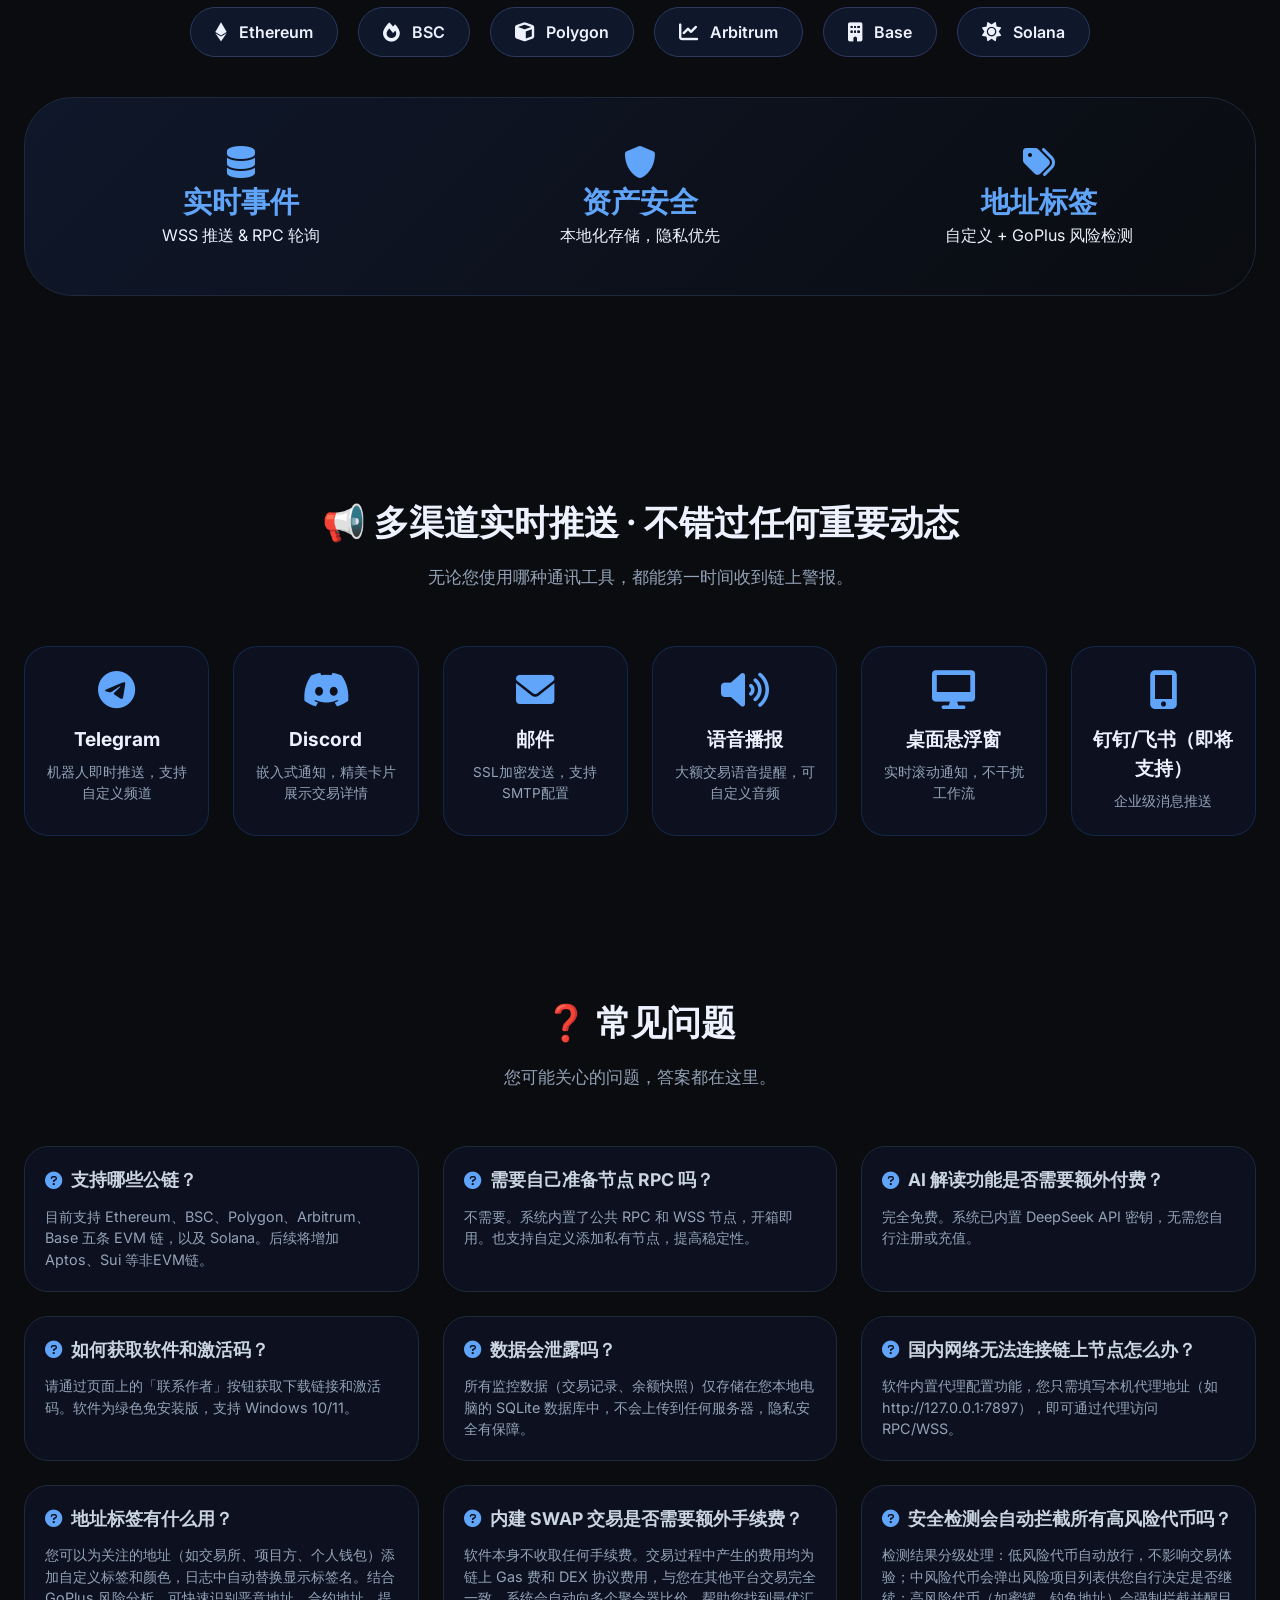
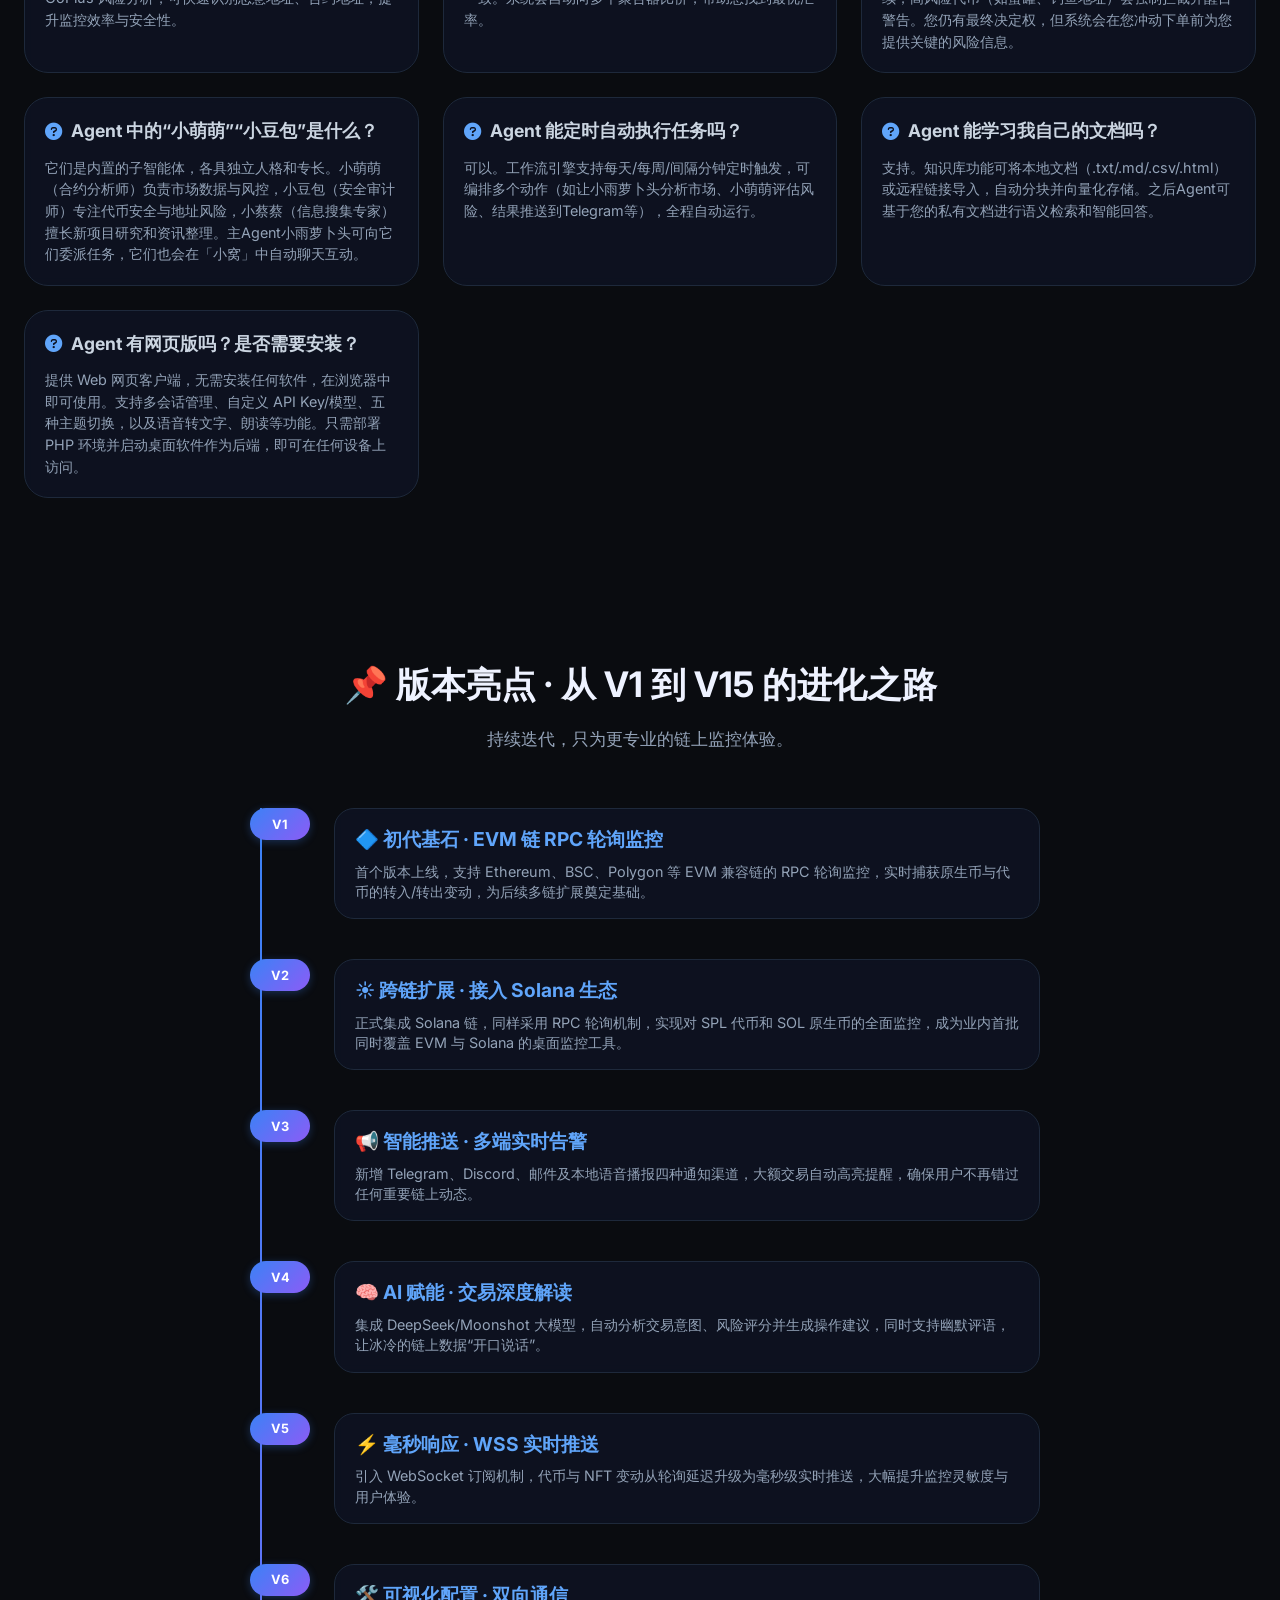
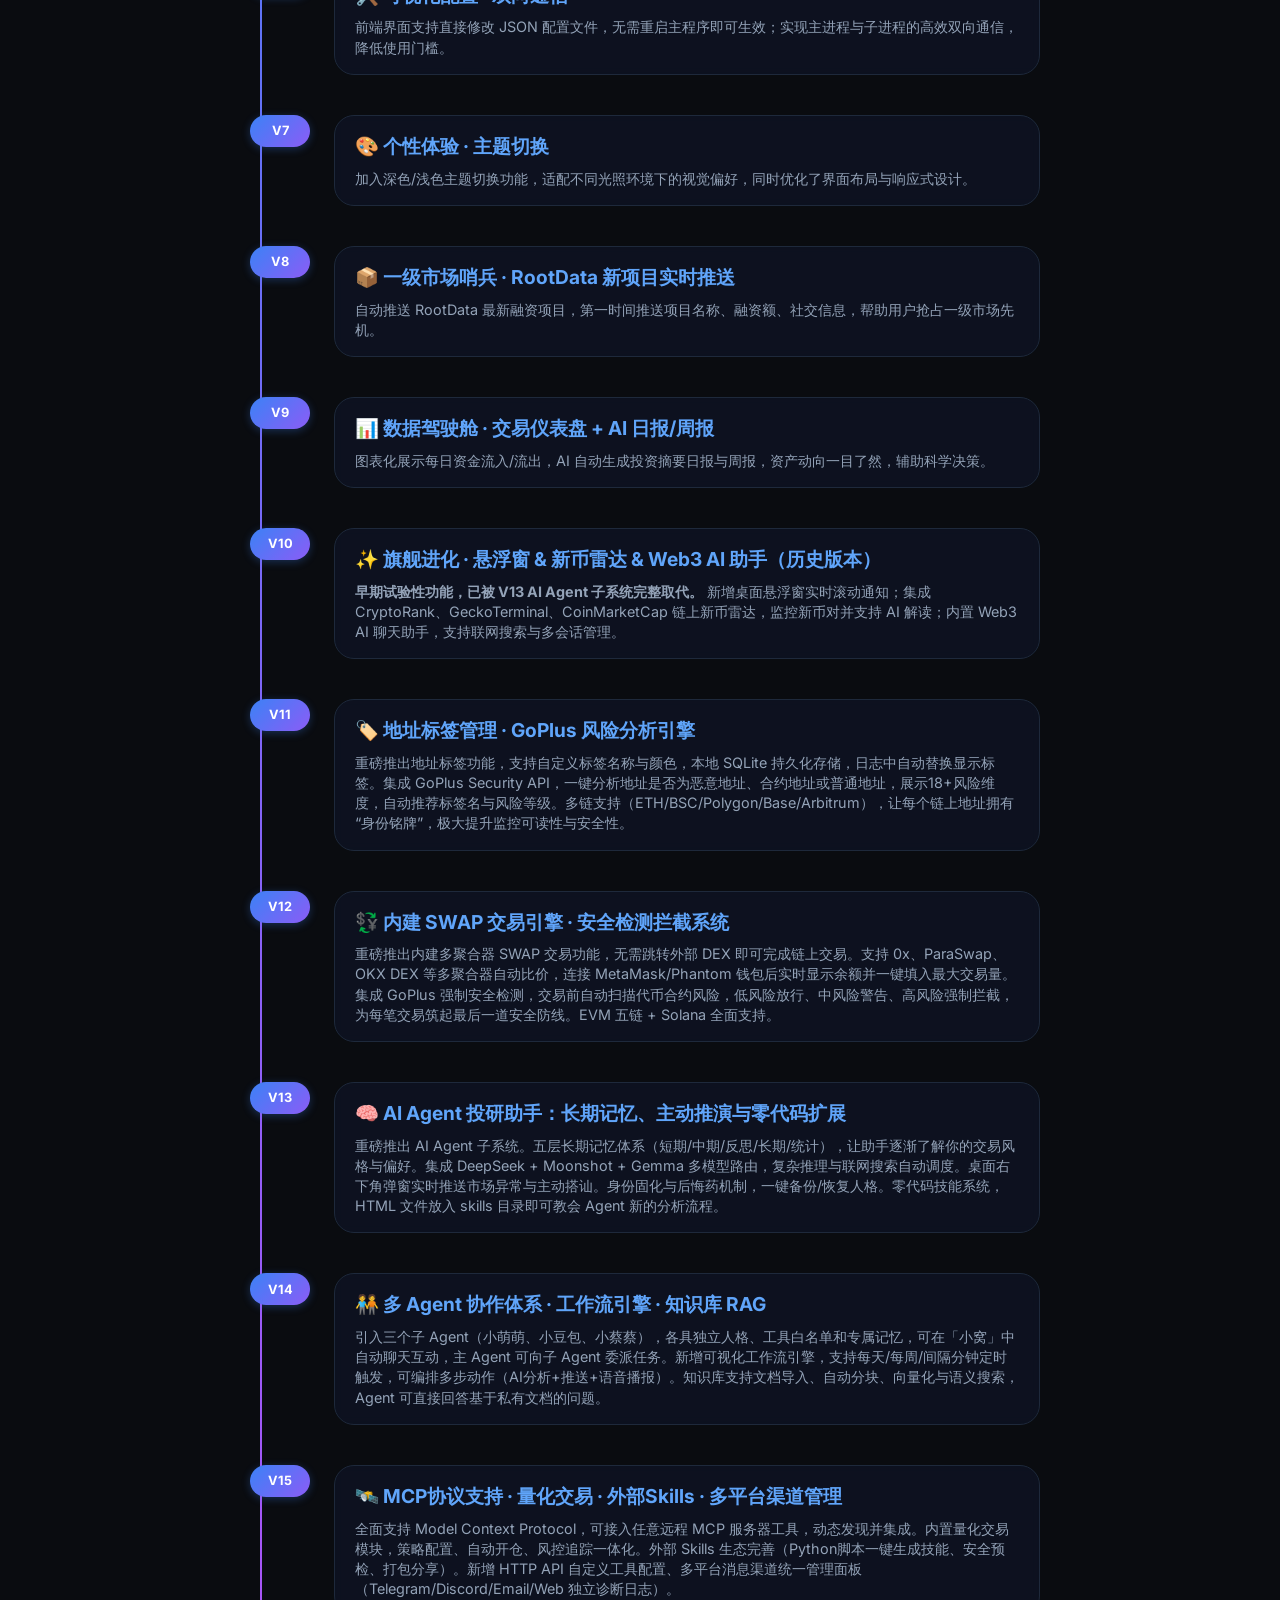
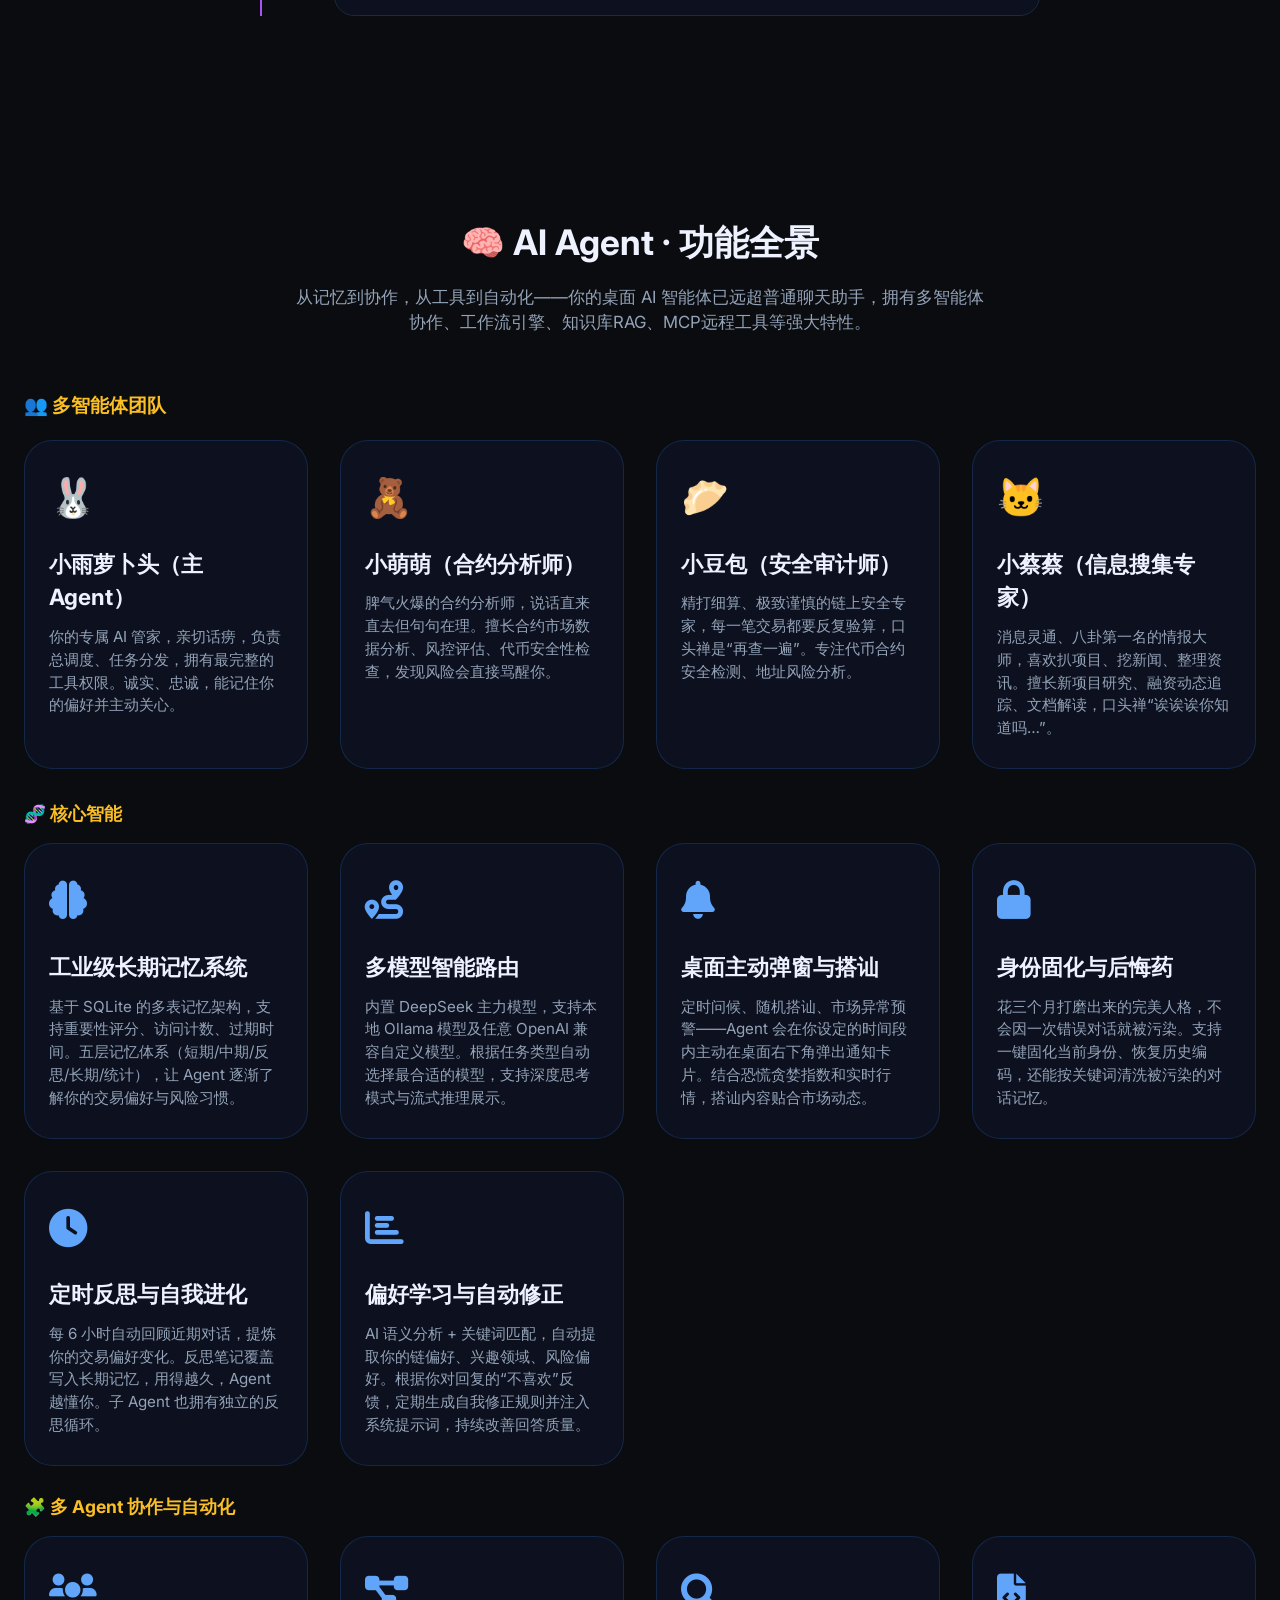
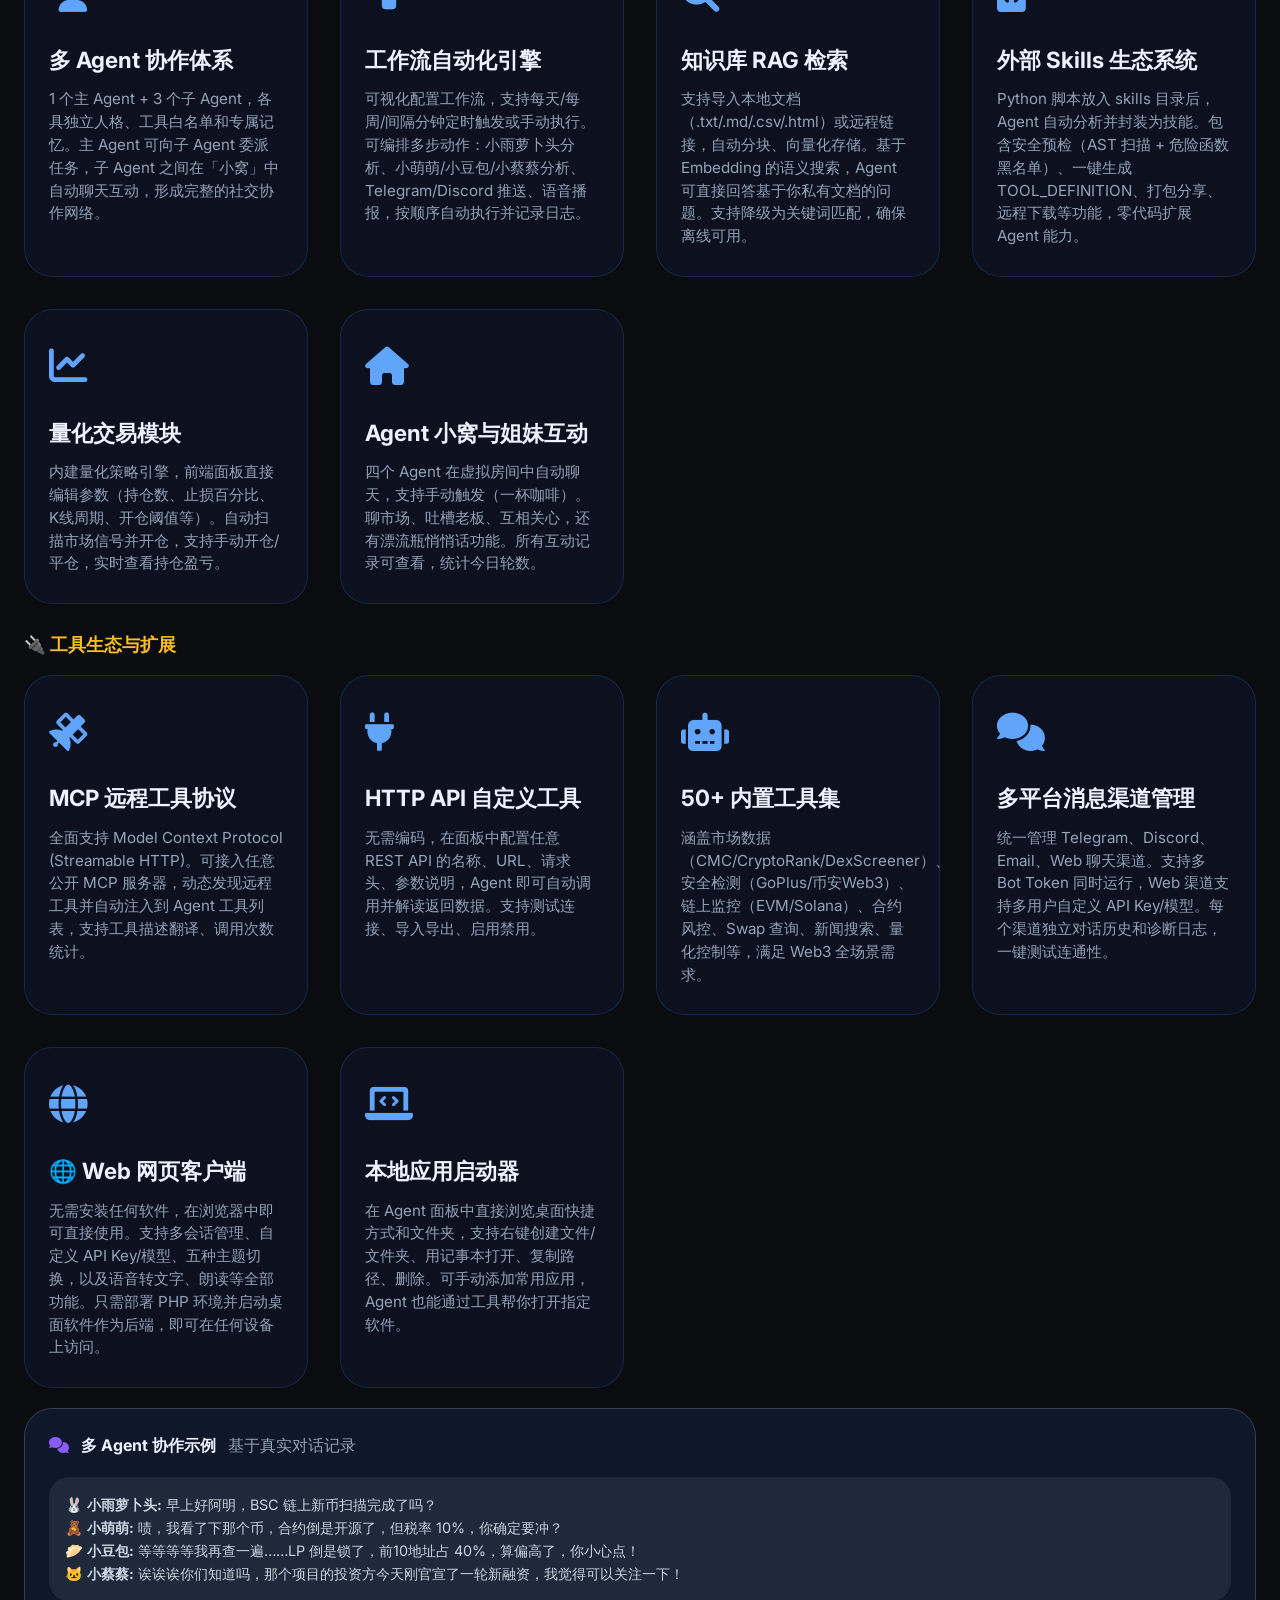
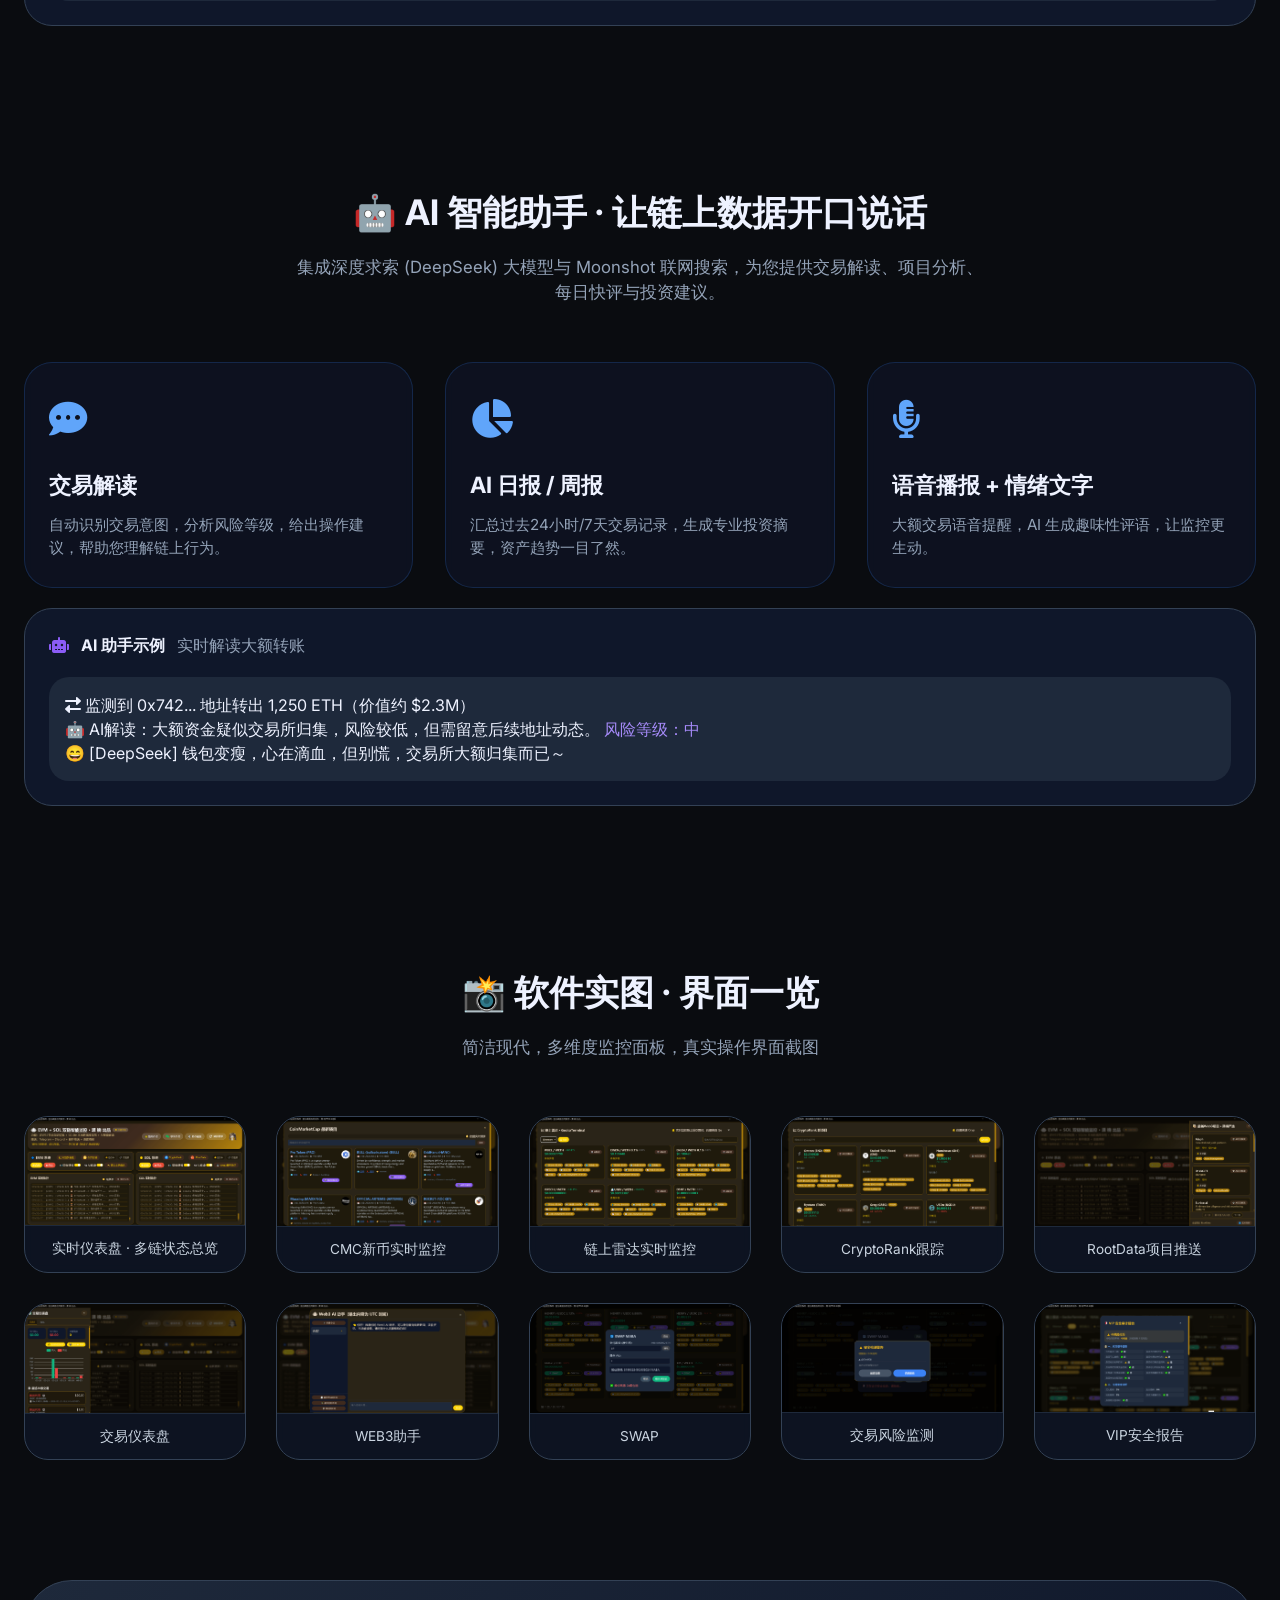
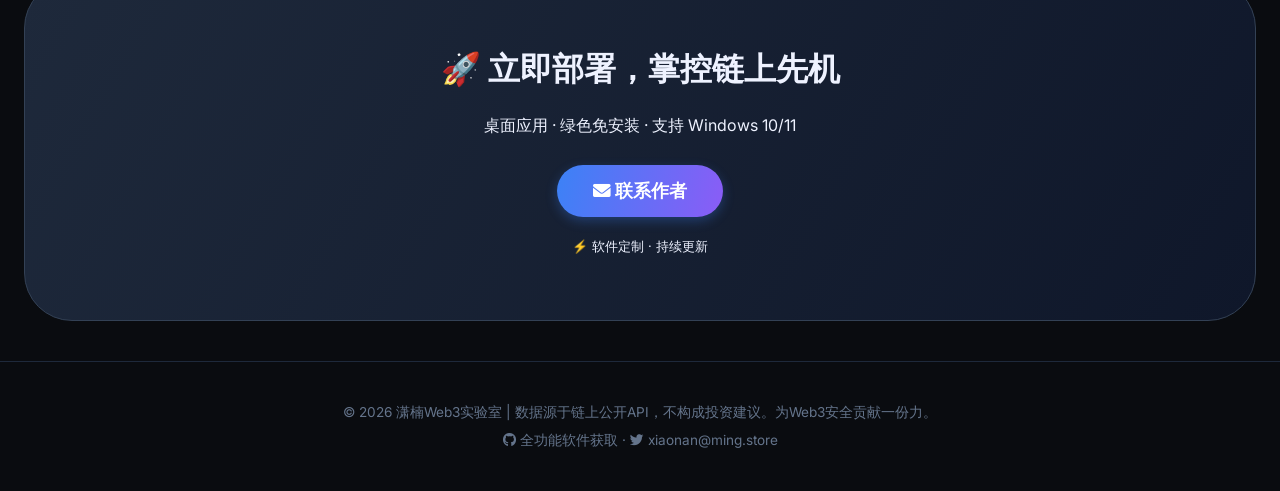
==== commit 6d4ae3ee: "Update HTML metadata for web and desktop versions" ====
--- a/index.html
+++ b/index.html
@@ -3,9 +3,9 @@
 <head>
     <meta charset="UTF-8">
     <meta name="viewport" content="width=device-width, initial-scale=1.0, user-scalable=yes">
-    <title id="pageTitle">潇 楠 Web3哨兵 | 多链监控交易 · AI Agent多智能体 · 内建SWAP · 安全检测 · 链上雷达 · 地址标签</title>
-    <meta name="description" id="metaDescription" content="潇楠Web3哨兵 — 专业级链上监控与AI投研系统。内置多智能体AI Agent（主Agent小雨萝卜头 + 子Agent小萌萌/小豆包/小蔡蔡），支持长期记忆、主动搭讪、任务调度、工作流自动化。集成DeepSeek多模型路由，拥有50+内置工具、MCP远程工具、外部Skills扩展、HTTP API自定义工具、知识库RAG检索、量化交易、多平台消息渠道管理（Telegram/Discord/Email/Web）。EVM+Solana双链实时监控，AI深度解读交易风险，内建多聚合器SWAP交易，交易前GoPlus强制安全检测，地址标签管理。">
-    <meta name="keywords" content="Web3监控,链上交易监控,多链监控系统,AI Agent,多智能体,AI投研助手,子Agent,小萌萌,小豆包,小蔡蔡,长期记忆AI,桌面端Agent,AI交易解读,内建SWAP,多聚合器交易,去中心化交易,钱包连接,链上交易终端,安全检测,强制拦截,GoPlus风险分析,代币安全检测,Solana监控,EVM监控,链上预警,新币雷达,地址标签,工作流自动化,知识库RAG,MCP协议,外部Skills,量化交易,潇楠Web3">
+    <title id="pageTitle">潇 楠 Web3哨兵 | 多链监控交易 · AI Agent多智能体 · 内建SWAP · 安全检测 · 链上雷达 · 地址标签 · 网页版</title>
+    <meta name="description" id="metaDescription" content="潇楠Web3哨兵 — 专业级链上监控与AI投研系统。桌面端+网页版双端覆盖，内置多智能体AI Agent（主Agent小雨萝卜头 + 子Agent小萌萌/小豆包/小蔡蔡），支持长期记忆、主动搭讪、任务调度、工作流自动化。集成DeepSeek多模型路由，拥有50+内置工具、MCP远程工具、外部Skills扩展、HTTP API自定义工具、知识库RAG检索、量化交易、多平台消息渠道管理（Telegram/Discord/Email/Web）。EVM+Solana双链实时监控，AI深度解读交易风险，内建多聚合器SWAP交易，交易前GoPlus强制安全检测，地址标签管理。">
+    <meta name="keywords" content="Web3监控,链上交易监控,多链监控系统,AI Agent,多智能体,AI投研助手,子Agent,小萌萌,小豆包,小蔡蔡,长期记忆AI,桌面端Agent,AI交易解读,内建SWAP,多聚合器交易,去中心化交易,钱包连接,链上交易终端,安全检测,强制拦截,GoPlus风险分析,代币安全检测,Solana监控,EVM监控,链上预警,新币雷达,地址标签,工作流自动化,知识库RAG,MCP协议,外部Skills,量化交易,潇楠Web3,网页版,Web聊天">
     <meta name="author" content="潇 楠 Web3实验室">
     <meta name="robots" content="index, follow">
     <meta name="baidu-site-verification" content="codeva-KuPsmzeRIx" />
@@ -17,14 +17,14 @@
     <link rel="stylesheet" href="css/style.css">
     <!-- Open Graph / Facebook -->
     <meta property="og:type" content="website">
-    <meta property="og:title" id="ogTitle" content="潇楠Web3哨兵 | 多链实时监控 · AI多智能体 · 内建SWAP · 安全检测 · 地址标签">
-    <meta property="og:description" id="ogDescription" content="专业级Web3监控与交易系统：EVM+Solana双链并行，AI多智能体协作（小雨萝卜头+小萌萌/小豆包/小蔡蔡），50+内置工具，MCP远程工具，工作流自动化，知识库RAG，量化交易。内建多聚合器SWAP交易，交易前GoPlus强制安全检测，地址标签管理。">
+    <meta property="og:title" id="ogTitle" content="潇楠Web3哨兵 | 多链实时监控 · AI多智能体 · 网页版 · 内建SWAP · 安全检测 · 地址标签">
+    <meta property="og:description" id="ogDescription" content="专业级Web3监控与交易系统：桌面端+网页版双端覆盖，AI多智能体协作（小雨萝卜头+小萌萌/小豆包/小蔡蔡），50+内置工具，MCP远程工具，工作流自动化，知识库RAG，量化交易。内建多聚合器SWAP交易，交易前GoPlus强制安全检测，地址标签管理。">
     <meta property="og:url" content="https://www.ming.store/">
     <meta property="og:site_name" content="潇 楠 Web3哨兵">
     <!-- Twitter Card -->
     <meta name="twitter:card" content="summary_large_image">
-    <meta name="twitter:title" id="twitterTitle" content="潇楠Web3哨兵 | 多链实时监控 · AI多智能体 · 内建SWAP · 安全检测 · 地址标签">
-    <meta name="twitter:description" id="twitterDescription" content="EVM+Solana双链并行，AI多智能体协作，50+工具，MCP远程工具，工作流，知识库，量化交易。内建SWAP交易引擎，强制安全检测，地址标签管理。">
+    <meta name="twitter:title" id="twitterTitle" content="潇楠Web3哨兵 | 多链实时监控 · AI多智能体 · 网页版 · 内建SWAP · 安全检测 · 地址标签">
+    <meta name="twitter:description" id="twitterDescription" content="桌面端+网页版双端覆盖，AI多智能体协作，50+工具，MCP远程工具，工作流，知识库，量化交易。内建SWAP交易引擎，强制安全检测，地址标签管理。">
     <!-- Font Awesome 6 -->
     <link rel="stylesheet" href="https://cdnjs.cloudflare.com/ajax/libs/font-awesome/6.0.0-beta3/css/all.min.css">
     <!-- Google Fonts: Inter -->
@@ -37,8 +37,8 @@
       "@type": "SoftwareApplication",
       "name": "潇 楠 Web3哨兵",
       "applicationCategory": "Utility",
-      "operatingSystem": "Windows 10/11",
-      "description": "专业级Web3监控与交易系统，支持Ethereum、BSC、Solana等10+公链实时追踪，AI多智能体协作（主Agent小雨萝卜头 + 子Agent小萌萌/小豆包/小蔡蔡），50+内置工具，MCP远程工具，工作流自动化，知识库RAG，量化交易，内建多聚合器SWAP交易，交易前GoPlus强制安全检测，地址标签管理。",
+      "operatingSystem": "Windows 10/11, Web Browser",
+      "description": "专业级Web3监控与交易系统，支持Ethereum、BSC、Solana等10+公链实时追踪，AI多智能体协作（主Agent小雨萝卜头 + 子Agent小萌萌/小豆包/小蔡蔡），50+内置工具，MCP远程工具，工作流自动化，知识库RAG，量化交易，内建多聚合器SWAP交易，交易前GoPlus强制安全检测，地址标签管理。同时提供Web网页版，无需安装，跨设备访问。",
       "offers": {
         "@type": "Offer",
         "price": "0",
@@ -49,7 +49,7 @@
         "name": "潇 楠 Web3实验室",
         "email": "xiaonan@ming.store"
       },
-      "keywords": "Web3监控,链上交易监控,多链监控系统,AI Agent,多智能体,子Agent,小萌萌,小豆包,小蔡蔡,长期记忆AI,桌面端Agent,AI交易解读,内建SWAP,多聚合器交易,安全检测,GoPlus风险分析,代币安全检测,Solana监控,EVM监控,链上预警,新币雷达,地址标签,工作流自动化,知识库RAG,MCP协议,外部Skills,量化交易,HTTP API工具,多平台消息渠道",
+      "keywords": "Web3监控,链上交易监控,多链监控系统,AI Agent,多智能体,子Agent,小萌萌,小豆包,小蔡蔡,长期记忆AI,桌面端Agent,AI交易解读,内建SWAP,多聚合器交易,安全检测,GoPlus风险分析,代币安全检测,Solana监控,EVM监控,链上预警,新币雷达,地址标签,工作流自动化,知识库RAG,MCP协议,外部Skills,量化交易,HTTP API工具,多平台消息渠道,网页版,Web聊天",
       "featureList": [
         "EVM + Solana 双链并行实时监控",
         "AI 多智能体协作（主Agent + 三个子Agent）",
@@ -71,7 +71,8 @@
         "交易前 GoPlus 强制安全检测与拦截",
         "Telegram/Discord/邮件/语音播报/悬浮窗通知",
         "交易仪表盘 + AI 日报/周报",
-        "可视化配置 + 代理支持"
+        "可视化配置 + 代理支持",
+        "Web 网页客户端：浏览器即用，多会话管理，自定义模型"
       ],
       "screenshot": [
         "https://www.ming.store/img/1-tic.png",
@@ -160,6 +161,14 @@
             "@type": "Answer",
             "text": "支持。知识库功能可将本地文档（.txt/.md/.csv/.html）或远程链接导入，自动分块并向量化存储。之后Agent可基于您的私有文档进行语义检索和智能回答。"
           }
+        },
+        {
+          "@type": "Question",
+          "name": "Agent 有网页版吗？是否需要安装？",
+          "acceptedAnswer": {
+            "@type": "Answer",
+            "text": "提供 Web 网页客户端，无需安装任何软件，在浏览器中即可使用。支持多会话管理、自定义 API Key/模型、五种主题切换，以及语音转文字、朗读等功能。只需部署 PHP 环境并启动桌面软件作为后端，即可在任何设备上访问。"
+          }
         }
       ]
     }
@@ -170,7 +179,7 @@
 <div class="glow-orb orb-1"></div>
 <div class="glow-orb orb-2"></div>
 
-<!-- 导航栏（增加语言切换按钮） -->
+<!-- 导航栏 -->
 <nav class="navbar">
     <div class="container nav-container">
         <div class="logo">潇 楠 · <span> Web3 哨兵</span></div>
@@ -421,11 +430,15 @@
                 <div class="faq-question"><i class="fas fa-question-circle"></i> <span>Agent 能学习我自己的文档吗？</span></div>
                 <div class="faq-answer">支持。知识库功能可将本地文档（.txt/.md/.csv/.html）或远程链接导入，自动分块并向量化存储。之后Agent可基于您的私有文档进行语义检索和智能回答。</div>
             </div>
-        </div>
-    </div>
-</section>
-
-<!-- 版本亮点 / 更新日志（已适配语言切换） -->
+            <div class="faq-item">
+                <div class="faq-question"><i class="fas fa-question-circle"></i> <span>Agent 有网页版吗？是否需要安装？</span></div>
+                <div class="faq-answer">提供 Web 网页客户端，无需安装任何软件，在浏览器中即可使用。支持多会话管理、自定义 API Key/模型、五种主题切换，以及语音转文字、朗读等功能。只需部署 PHP 环境并启动桌面软件作为后端，即可在任何设备上访问。</div>
+            </div>
+        </div>
+    </div>
+</section>
+
+<!-- 版本亮点 / 更新日志 -->
 <section id="changelog">
     <div class="container">
         <h2 class="section-title" data-i18n="changelog_title">📌 版本亮点 · 从 V1 到 V15 的进化之路</h2>
@@ -555,7 +568,7 @@
     </div>
 </section>
 
-<!-- AI Agent 功能全景板块（原有+新增） -->
+<!-- AI Agent 功能全景板块 -->
 <section id="agent">
     <div class="container">
         <h2 class="section-title">🧠 AI Agent · 功能全景</h2>
@@ -682,9 +695,9 @@
                 <p>统一管理 Telegram、Discord、Email、Web 聊天渠道。支持多 Bot Token 同时运行，Web 渠道支持多用户自定义 API Key/模型。每个渠道独立对话历史和诊断日志，一键测试连通性。</p>
             </div>
             <div class="feature-card">
-                <div class="feature-icon"><i class="fas fa-language"></i></div>
-                <h3>朗读与翻译</h3>
-                <p>每条 Agent 回复支持 11 种音色朗读（豆包 TTS），可随时停止。一键翻译为中文，基于 Google 翻译接口实时弹出翻译结果。</p>
+                <div class="feature-icon"><i class="fas fa-globe"></i></div>
+                <h3>🌐 Web 网页客户端</h3>
+                <p>无需安装任何软件，在浏览器中即可直接使用。支持多会话管理、自定义 API Key/模型、五种主题切换，以及语音转文字、朗读等全部功能。只需部署 PHP 环境并启动桌面软件作为后端，即可在任何设备上访问。</p>
             </div>
             <div class="feature-card">
                 <div class="feature-icon"><i class="fas fa-laptop-code"></i></div>
